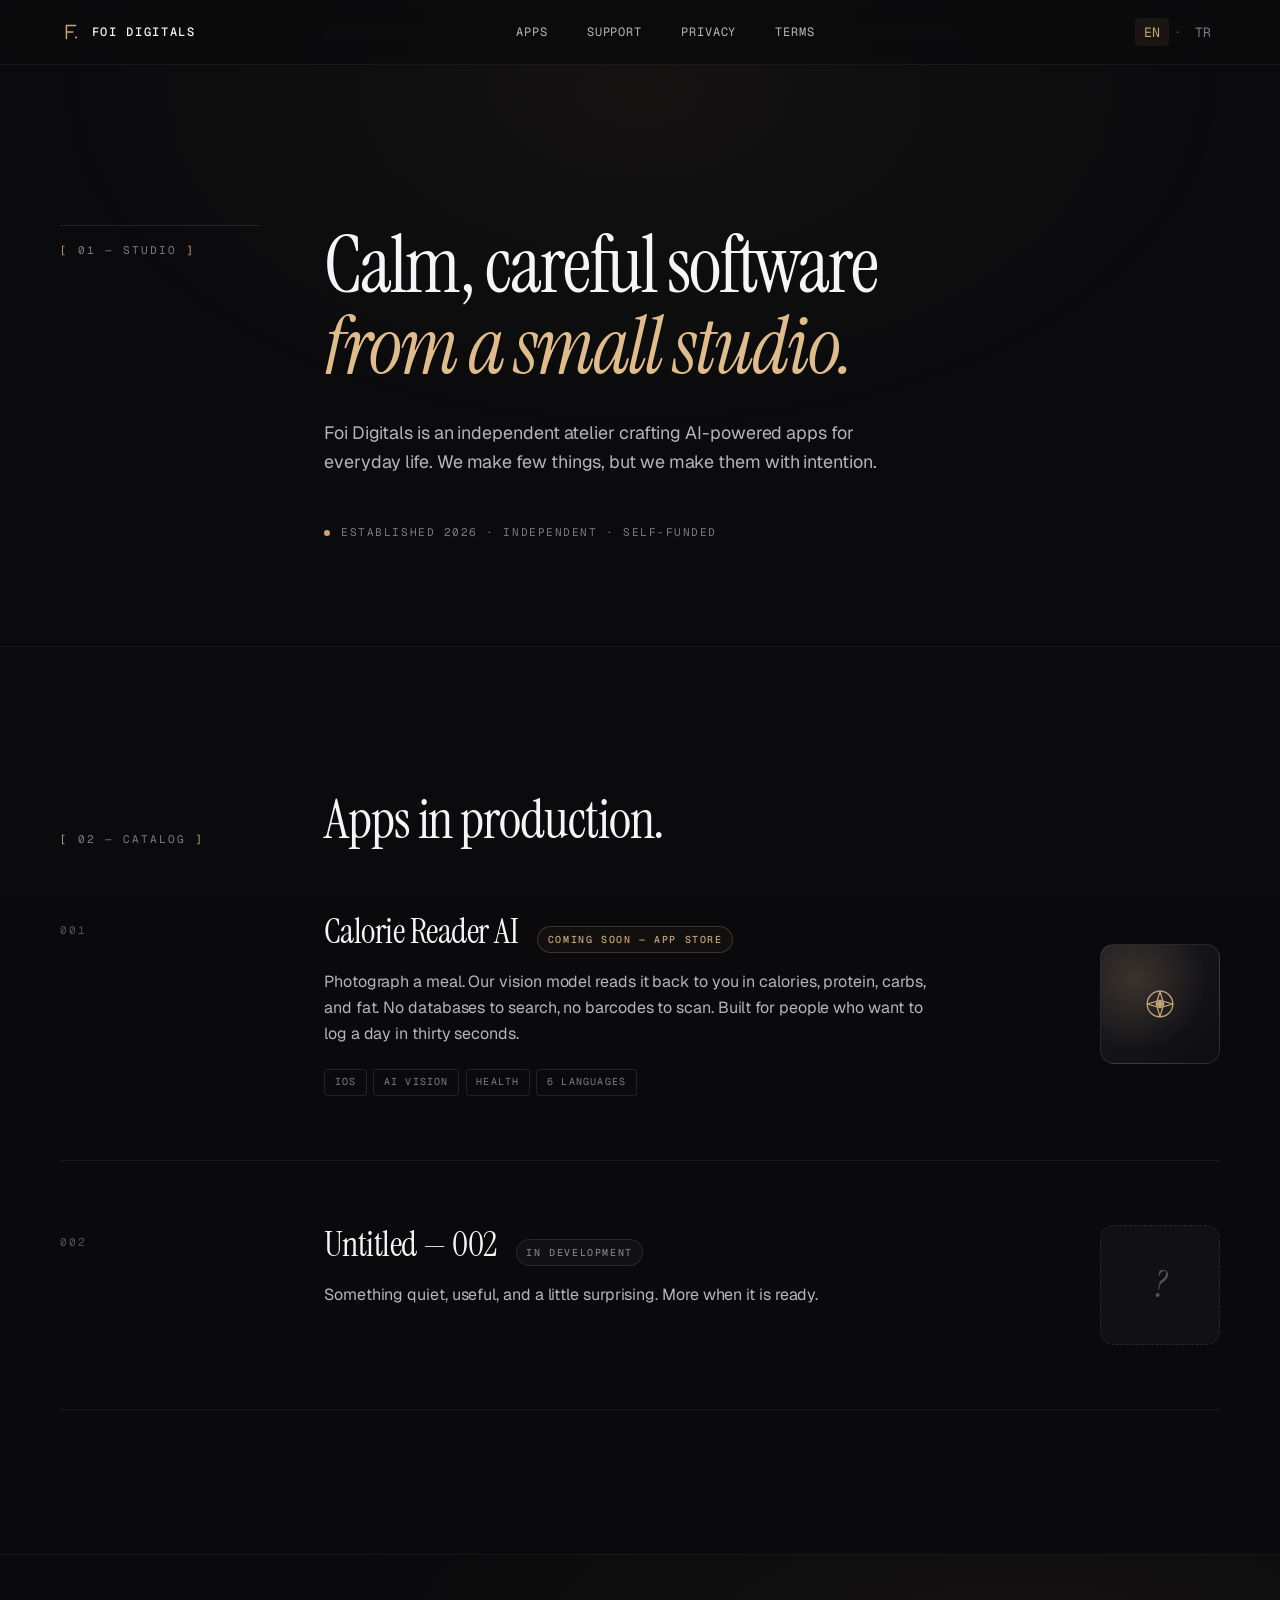
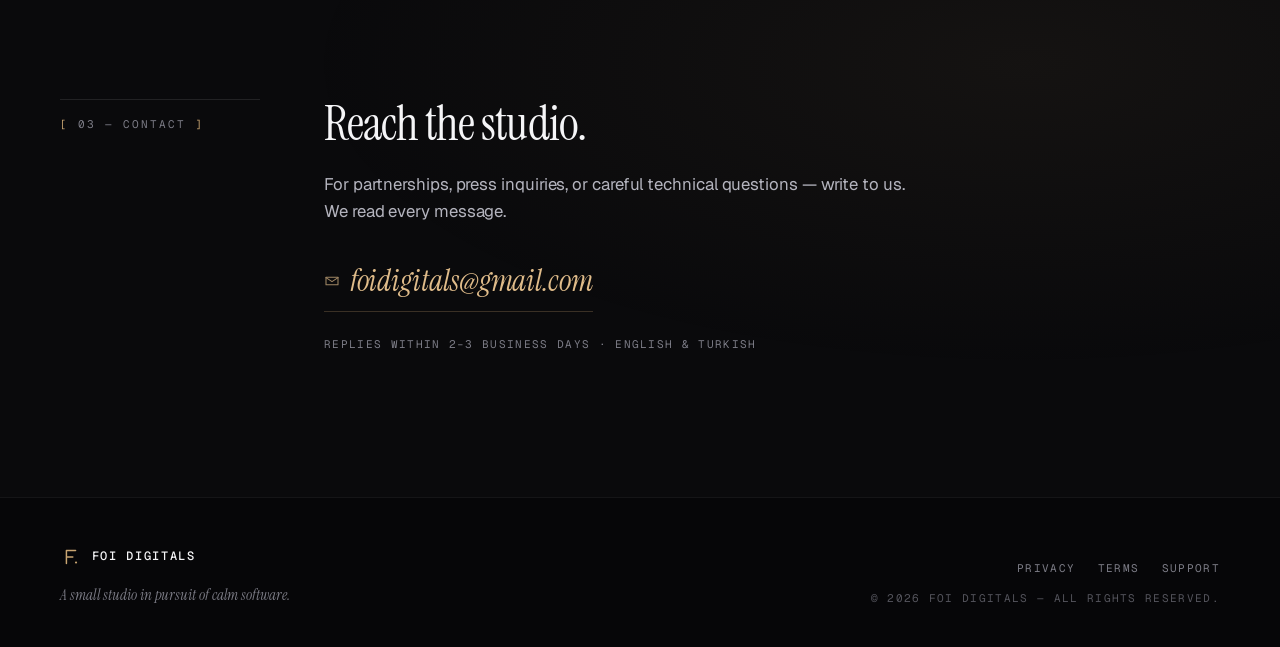
==== index.html @ 8fe7e2f6 "Add files via upload" ====
<!DOCTYPE html>
<html lang="en" data-i18n-title="meta.siteTitle" data-i18n-desc="meta.siteDesc">
<head>
  <meta charset="UTF-8" />
  <meta name="viewport" content="width=device-width, initial-scale=1, viewport-fit=cover" />
  <title>Foi Digitals — A small studio for calm software</title>
  <meta name="description" content="Foi Digitals is an independent atelier crafting AI-powered apps for everyday life. Maker of Calorie Reader AI." />
  <meta name="theme-color" content="#0a0a0c" />

  <link rel="preconnect" href="https://fonts.googleapis.com" />
  <link rel="preconnect" href="https://fonts.gstatic.com" crossorigin />
  <link
    rel="stylesheet"
    href="https://fonts.googleapis.com/css2?family=Geist+Mono:wght@400;500&family=Geist:wght@400;500;600&family=Instrument+Serif:ital@0;1&display=swap"
  />
  <link rel="stylesheet" href="assets/styles.css" />
  <link rel="icon" type="image/svg+xml" href="data:image/svg+xml,%3Csvg xmlns='http://www.w3.org/2000/svg' viewBox='0 0 24 24'%3E%3Crect width='24' height='24' fill='%230a0a0c'/%3E%3Cpath d='M7 5h10M7 5v14M7 12h7' stroke='%23c9a572' stroke-width='1.6' fill='none' stroke-linecap='round'/%3E%3Ccircle cx='17.5' cy='18' r='1.2' fill='%23c9a572'/%3E%3C/svg%3E" />
</head>

<body>
  <header class="site-header">
    <div class="container">
      <a href="index.html" class="brand" aria-label="Foi Digitals — home">
        <svg class="brand-mark" viewBox="0 0 24 24" aria-hidden="true">
          <path d="M7 5h10M7 5v14M7 12h7" stroke="currentColor" stroke-width="1.6" fill="none" stroke-linecap="round"/>
          <circle cx="17.5" cy="18" r="1.2" fill="currentColor"/>
        </svg>
        <span class="brand-name">Foi Digitals</span>
      </a>

      <nav class="site-nav" aria-label="Primary">
        <a href="index.html#apps" data-i18n="nav.apps">Apps</a>
        <a href="support.html" data-i18n="nav.support">Support</a>
        <a href="privacy.html" data-i18n="nav.privacy">Privacy</a>
        <a href="terms.html" data-i18n="nav.terms">Terms</a>
      </nav>

      <div class="lang-toggle" role="group" aria-label="Language">
        <button type="button" class="lang-btn" data-lang="en" aria-pressed="false">EN</button>
        <span class="lang-sep" aria-hidden="true">·</span>
        <button type="button" class="lang-btn" data-lang="tr" aria-pressed="false">TR</button>
      </div>

      <button class="menu-btn" type="button" aria-label="Toggle menu" aria-expanded="false" aria-controls="primary-nav">
        <svg viewBox="0 0 24 24" fill="none" stroke="currentColor" stroke-width="1.6" stroke-linecap="round">
          <path d="M4 7h16M4 12h16M4 17h16"/>
        </svg>
      </button>
    </div>
  </header>

  <main>
    <!-- Hero -->
    <section class="hero">
      <div class="container">
        <div class="hero-grid">
          <aside class="hero-meta">
            <span class="section-label" data-i18n="home.heroLabel">01 — Studio</span>
          </aside>
          <div class="hero-content">
            <h1 class="hero-title" data-i18n-html="home.heroTitleHtml">
              Calm, careful software <em>from a small studio.</em>
            </h1>
            <p class="hero-body" data-i18n="home.heroBody">
              Foi Digitals is an independent atelier crafting AI-powered apps for everyday life. We make few things, but we make them with intention.
            </p>
            <div class="hero-status">
              <span class="status-dot" aria-hidden="true"></span>
              <span data-i18n="home.heroStatus">Established 2026 · Independent · Self-funded</span>
            </div>
          </div>
        </div>
      </div>
    </section>

    <!-- Apps -->
    <section class="apps section" id="apps">
      <div class="container">
        <header class="section-header reveal">
          <span class="section-label" data-i18n="home.appsLabel">02 — Catalog</span>
          <h2 class="section-heading" data-i18n="home.appsHeading">Apps in production.</h2>
        </header>

        <ul class="apps-list">
          <li class="app-item reveal">
            <div class="app-index">001</div>
            <div class="app-content">
              <div class="app-header">
                <h3 class="app-title" data-i18n="home.app1Title">Calorie Reader AI</h3>
                <span class="app-status" data-i18n="home.app1Status">Coming soon — App Store</span>
              </div>
              <p class="app-desc" data-i18n="home.app1Desc">
                Photograph a meal. Our vision model reads it back to you in calories, protein, carbs, and fat.
              </p>
              <div class="app-tags">
                <span class="tag" data-i18n="home.app1Tag1">iOS</span>
                <span class="tag" data-i18n="home.app1Tag2">AI Vision</span>
                <span class="tag" data-i18n="home.app1Tag3">Health</span>
                <span class="tag" data-i18n="home.app1Tag4">6 Languages</span>
              </div>
            </div>
            <div class="app-visual" aria-hidden="true">
              <!-- Aperture-style mark — photographing meals -->
              <svg viewBox="0 0 48 48" fill="none" stroke="currentColor" stroke-width="1.4" stroke-linecap="round" stroke-linejoin="round">
                <circle cx="24" cy="24" r="14"/>
                <path d="M24 10 L28 24 L20 24 Z"/>
                <path d="M38 24 L24 28 L24 20 Z"/>
                <path d="M24 38 L20 24 L28 24 Z"/>
                <path d="M10 24 L24 20 L24 28 Z"/>
                <circle cx="24" cy="24" r="2.4" fill="currentColor"/>
              </svg>
            </div>
          </li>

          <li class="app-item app-item--placeholder reveal">
            <div class="app-index">002</div>
            <div class="app-content">
              <div class="app-header">
                <h3 class="app-title" data-i18n="home.appNextTitle">Untitled — 002</h3>
                <span class="app-status app-status--muted" data-i18n="home.appNextStatus">In development</span>
              </div>
              <p class="app-desc" data-i18n="home.appNextDesc">
                Something quiet, useful, and a little surprising. More when it is ready.
              </p>
            </div>
            <div class="app-visual" aria-hidden="true"></div>
          </li>
        </ul>
      </div>
    </section>

    <!-- Contact -->
    <section class="contact section" id="contact">
      <div class="container">
        <div class="contact-grid">
          <aside class="hero-meta">
            <span class="section-label" data-i18n="home.contactLabel">03 — Contact</span>
          </aside>
          <div class="contact-block reveal">
            <h2 class="contact-heading" data-i18n="home.contactHeading">Reach the studio.</h2>
            <p class="contact-body" data-i18n="home.contactBody">
              For partnerships, press inquiries, or careful technical questions — write to us. We read every message.
            </p>
            <a class="contact-email" href="mailto:foidigitals@gmail.com">
              <svg viewBox="0 0 24 24" fill="none" stroke="currentColor" stroke-width="1.6" stroke-linecap="round" stroke-linejoin="round" aria-hidden="true">
                <path d="M3 6.5h18v11H3z"/>
                <path d="M3 7l9 6 9-6"/>
              </svg>
              foidigitals@gmail.com
            </a>
            <p class="contact-note" data-i18n="home.contactNote">
              Replies within 2–3 business days · English &amp; Turkish
            </p>
          </div>
        </div>
      </div>
    </section>
  </main>

  <footer class="site-footer">
    <div class="container">
      <div class="footer-grid">
        <div class="footer-brand">
          <a href="index.html" class="brand">
            <svg class="brand-mark" viewBox="0 0 24 24" aria-hidden="true">
              <path d="M7 5h10M7 5v14M7 12h7" stroke="currentColor" stroke-width="1.6" fill="none" stroke-linecap="round"/>
              <circle cx="17.5" cy="18" r="1.2" fill="currentColor"/>
            </svg>
            <span class="brand-name">Foi Digitals</span>
          </a>
          <p class="footer-tagline" data-i18n="footer.tagline">
            A small studio in pursuit of calm software.
          </p>
        </div>
        <div class="footer-meta">
          <div class="footer-links">
            <a href="privacy.html" data-i18n="nav.privacy">Privacy</a>
            <a href="terms.html" data-i18n="nav.terms">Terms</a>
            <a href="support.html" data-i18n="nav.support">Support</a>
          </div>
          <div class="footer-copy" data-i18n="footer.copyright">
            © 2026 Foi Digitals — All rights reserved.
          </div>
        </div>
      </div>
    </div>
  </footer>

  <script src="assets/i18n.js"></script>
  <script src="assets/main.js"></script>
</body>
</html>
---- assets/styles.css ----
/* ============================================================
   Foi Digitals — Design System
   ============================================================ */

:root {
  /* Surfaces */
  --bg:            #0a0a0c;
  --bg-deep:       #060608;
  --surface:       #111114;
  --surface-2:     #16161a;
  --surface-3:     #1c1c21;

  /* Lines */
  --line:          rgba(255, 255, 255, 0.06);
  --line-2:        rgba(255, 255, 255, 0.10);
  --line-3:        rgba(255, 255, 255, 0.16);

  /* Ink */
  --ink:           #f5f5f7;
  --ink-2:         #b4b4be;
  --ink-3:         #7c7c86;
  --ink-4:         #54545c;

  /* Accent — burnished gold (atelier, not corporate) */
  --gold:          #c9a572;
  --gold-soft:     #e0bc8a;
  --gold-deep:     #8a6f48;

  /* Type */
  --f-display:     'Instrument Serif', 'Cormorant Garamond', Georgia, serif;
  --f-body:        'Geist', 'Söhne', -apple-system, BlinkMacSystemFont, sans-serif;
  --f-mono:        'Geist Mono', 'JetBrains Mono', 'SF Mono', Menlo, monospace;

  /* Measure */
  --max:           1240px;
  --gutter:        clamp(1.25rem, 4vw, 2.5rem);

  /* Motion */
  --ease:          cubic-bezier(0.22, 1, 0.36, 1);
  --ease-out:      cubic-bezier(0.16, 1, 0.3, 1);
}

/* ============================================================
   Reset
   ============================================================ */

*,
*::before,
*::after {
  box-sizing: border-box;
  margin: 0;
  padding: 0;
}

html {
  scroll-behavior: smooth;
  -webkit-text-size-adjust: 100%;
  text-rendering: optimizeLegibility;
}

body {
  background: var(--bg);
  color: var(--ink);
  font-family: var(--f-body);
  font-weight: 400;
  font-size: 16px;
  line-height: 1.55;
  letter-spacing: -0.005em;
  -webkit-font-smoothing: antialiased;
  -moz-osx-font-smoothing: grayscale;
  min-height: 100vh;
  overflow-x: hidden;
}

img, svg { display: block; max-width: 100%; }
button { font-family: inherit; cursor: pointer; background: none; border: 0; color: inherit; }
a { color: inherit; text-decoration: none; }
ul, ol { list-style: none; }

::selection { background: var(--gold); color: var(--bg-deep); }

/* ============================================================
   Film grain overlay (subtle texture)
   ============================================================ */

body::before {
  content: '';
  position: fixed;
  inset: 0;
  pointer-events: none;
  z-index: 1;
  opacity: 0.035;
  mix-blend-mode: overlay;
  background-image: url("data:image/svg+xml;utf8,<svg xmlns='http://www.w3.org/2000/svg' width='200' height='200'><filter id='n'><feTurbulence type='fractalNoise' baseFrequency='0.9' numOctaves='2' stitchTiles='stitch'/><feColorMatrix values='0 0 0 0 1  0 0 0 0 1  0 0 0 0 1  0 0 0 1 0'/></filter><rect width='100%25' height='100%25' filter='url(%23n)'/></svg>");
}

/* Soft radial wash behind hero */
body::after {
  content: '';
  position: fixed;
  top: -40vh;
  left: 50%;
  transform: translateX(-50%);
  width: 120vw;
  height: 100vh;
  pointer-events: none;
  z-index: 0;
  background: radial-gradient(ellipse at center, rgba(201, 165, 114, 0.05) 0%, transparent 55%);
}

/* ============================================================
   Layout primitives
   ============================================================ */

.container {
  width: 100%;
  max-width: var(--max);
  margin: 0 auto;
  padding-left: var(--gutter);
  padding-right: var(--gutter);
  position: relative;
  z-index: 2;
}

main { position: relative; z-index: 2; }

.section { padding: clamp(5rem, 12vw, 9rem) 0; }
.section--tight { padding: clamp(3rem, 7vw, 5rem) 0; }

.section-label {
  display: inline-block;
  font-family: var(--f-mono);
  font-size: 11px;
  font-weight: 400;
  letter-spacing: 0.18em;
  text-transform: uppercase;
  color: var(--ink-3);
  margin-bottom: 1.5rem;
}

.section-label::before { content: '[ '; color: var(--gold); }
.section-label::after  { content: ' ]'; color: var(--gold); }

.section-heading {
  font-family: var(--f-display);
  font-weight: 400;
  font-size: clamp(2rem, 4.5vw, 3.4rem);
  line-height: 1.05;
  letter-spacing: -0.02em;
  color: var(--ink);
  max-width: 22ch;
}

/* ============================================================
   Header
   ============================================================ */

.site-header {
  position: sticky;
  top: 0;
  z-index: 50;
  background: rgba(10, 10, 12, 0.72);
  backdrop-filter: saturate(160%) blur(14px);
  -webkit-backdrop-filter: saturate(160%) blur(14px);
  border-bottom: 1px solid var(--line);
}

.site-header .container {
  display: grid;
  grid-template-columns: auto 1fr auto;
  align-items: center;
  gap: 2rem;
  height: 64px;
}

.brand {
  display: inline-flex;
  align-items: center;
  gap: 0.6rem;
  font-family: var(--f-mono);
  font-size: 12px;
  font-weight: 500;
  letter-spacing: 0.14em;
  text-transform: uppercase;
  color: var(--ink);
  transition: color 0.4s var(--ease);
}

.brand:hover { color: var(--gold-soft); }
.brand:hover .brand-mark { color: var(--gold); }

.brand-mark {
  width: 22px;
  height: 22px;
  color: var(--gold);
  transition: color 0.4s var(--ease), transform 0.6s var(--ease);
}

.brand:hover .brand-mark { transform: rotate(-8deg); }

.site-nav {
  display: flex;
  justify-content: center;
  gap: 2.4rem;
}

.site-nav a {
  font-family: var(--f-mono);
  font-size: 12px;
  font-weight: 400;
  letter-spacing: 0.08em;
  text-transform: uppercase;
  color: var(--ink-2);
  position: relative;
  padding: 0.4rem 0;
  transition: color 0.3s var(--ease);
}

.site-nav a::after {
  content: '';
  position: absolute;
  left: 0; right: 0; bottom: -2px;
  height: 1px;
  background: var(--gold);
  transform: scaleX(0);
  transform-origin: left;
  transition: transform 0.4s var(--ease);
}

.site-nav a:hover { color: var(--ink); }
.site-nav a:hover::after,
.site-nav a[aria-current="page"]::after { transform: scaleX(1); }
.site-nav a[aria-current="page"] { color: var(--ink); }

/* Language toggle */
.lang-toggle {
  display: inline-flex;
  align-items: center;
  gap: 0.3rem;
  font-family: var(--f-mono);
  font-size: 12px;
  letter-spacing: 0.08em;
}

.lang-btn {
  padding: 0.35rem 0.55rem;
  color: var(--ink-3);
  border-radius: 4px;
  transition: color 0.3s var(--ease), background 0.3s var(--ease);
}

.lang-btn:hover { color: var(--ink); }
.lang-btn.is-active {
  color: var(--gold);
  background: rgba(201, 165, 114, 0.08);
}

.lang-sep { color: var(--ink-4); }

/* Mobile menu */
.menu-btn {
  display: none;
  width: 40px; height: 40px;
  align-items: center;
  justify-content: center;
  color: var(--ink-2);
}

.menu-btn svg { width: 18px; height: 18px; }

/* ============================================================
   Hero
   ============================================================ */

.hero {
  padding: clamp(5rem, 13vw, 10rem) 0 clamp(4rem, 8vw, 7rem);
  position: relative;
}

.hero-grid {
  display: grid;
  grid-template-columns: 200px 1fr;
  gap: clamp(2rem, 5vw, 4rem);
  align-items: start;
}

.hero-meta {
  padding-top: 0.4rem;
  border-top: 1px solid var(--line-2);
}

.hero-meta .section-label { margin: 0.6rem 0 0; display: block; }

.hero-title {
  font-family: var(--f-display);
  font-weight: 400;
  font-size: clamp(2.6rem, 6.2vw, 5.2rem);
  line-height: 1.02;
  letter-spacing: -0.025em;
  color: var(--ink);
  max-width: 18ch;
}

.hero-title em {
  font-style: italic;
  color: var(--gold-soft);
}

.hero-body {
  margin-top: 2rem;
  font-size: clamp(1rem, 1.4vw, 1.15rem);
  line-height: 1.6;
  color: var(--ink-2);
  max-width: 50ch;
  font-weight: 400;
}

.hero-status {
  margin-top: 3rem;
  display: inline-flex;
  align-items: center;
  gap: 0.7rem;
  font-family: var(--f-mono);
  font-size: 11px;
  letter-spacing: 0.14em;
  text-transform: uppercase;
  color: var(--ink-3);
}

.status-dot {
  width: 6px; height: 6px;
  border-radius: 50%;
  background: var(--gold);
  box-shadow: 0 0 0 0 rgba(201, 165, 114, 0.7);
  animation: pulse 2.4s var(--ease) infinite;
}

@keyframes pulse {
  0%, 100% { box-shadow: 0 0 0 0 rgba(201, 165, 114, 0.4); }
  50% { box-shadow: 0 0 0 8px rgba(201, 165, 114, 0); }
}

/* ============================================================
   Apps — Catalog
   ============================================================ */

.apps {
  border-top: 1px solid var(--line);
}

.section-header {
  margin-bottom: clamp(3rem, 5vw, 4.5rem);
  display: grid;
  grid-template-columns: 200px 1fr;
  gap: clamp(2rem, 5vw, 4rem);
  align-items: end;
}

.section-header .section-label { margin: 0; }

.apps-list { display: flex; flex-direction: column; }

.app-item {
  display: grid;
  grid-template-columns: 200px 1fr auto;
  gap: clamp(2rem, 5vw, 4rem);
  padding: clamp(2.5rem, 5vw, 4rem) 0;
  border-top: 1px solid var(--line);
  position: relative;
  transition: background 0.4s var(--ease);
}

.app-item:first-child { border-top: none; padding-top: 0; }
.app-item:last-child { border-bottom: 1px solid var(--line); }

.app-item:hover { background: linear-gradient(90deg, transparent, rgba(201, 165, 114, 0.025), transparent); }

.app-index {
  font-family: var(--f-mono);
  font-size: 11px;
  letter-spacing: 0.18em;
  color: var(--ink-4);
  padding-top: 0.6rem;
}

.app-header {
  display: flex;
  align-items: baseline;
  gap: 1.2rem;
  flex-wrap: wrap;
  margin-bottom: 1rem;
}

.app-title {
  font-family: var(--f-display);
  font-weight: 400;
  font-size: clamp(1.6rem, 3vw, 2.2rem);
  line-height: 1.1;
  letter-spacing: -0.015em;
  color: var(--ink);
}

.app-status {
  font-family: var(--f-mono);
  font-size: 10px;
  font-weight: 500;
  letter-spacing: 0.16em;
  text-transform: uppercase;
  color: var(--gold);
  padding: 0.3rem 0.6rem;
  border: 1px solid rgba(201, 165, 114, 0.25);
  border-radius: 999px;
  background: rgba(201, 165, 114, 0.04);
  white-space: nowrap;
}

.app-status--muted {
  color: var(--ink-3);
  border-color: var(--line-2);
  background: var(--surface);
}

.app-desc {
  font-size: 1rem;
  line-height: 1.6;
  color: var(--ink-2);
  max-width: 56ch;
  margin-bottom: 1.4rem;
}

.app-tags {
  display: flex;
  flex-wrap: wrap;
  gap: 0.4rem;
}

.tag {
  font-family: var(--f-mono);
  font-size: 10px;
  letter-spacing: 0.12em;
  text-transform: uppercase;
  color: var(--ink-3);
  padding: 0.3rem 0.6rem;
  border: 1px solid var(--line-2);
  border-radius: 3px;
}

.app-visual {
  width: 120px;
  height: 120px;
  align-self: center;
  position: relative;
  border-radius: 14px;
  background:
    radial-gradient(circle at 30% 30%, rgba(201, 165, 114, 0.20), transparent 60%),
    linear-gradient(135deg, #1a1a1f 0%, #0e0e12 100%);
  border: 1px solid var(--line-2);
  overflow: hidden;
  display: flex;
  align-items: center;
  justify-content: center;
  transition: transform 0.6s var(--ease), border-color 0.4s var(--ease);
}

.app-item:hover .app-visual {
  transform: translateY(-2px);
  border-color: rgba(201, 165, 114, 0.3);
}

.app-visual svg { width: 44px; height: 44px; color: var(--gold-soft); opacity: 0.85; }

.app-item--placeholder { opacity: 0.55; }
.app-item--placeholder .app-visual {
  background: var(--surface);
  border-style: dashed;
  border-color: var(--line-2);
}
.app-item--placeholder .app-visual::after {
  content: '?';
  font-family: var(--f-display);
  font-style: italic;
  font-size: 36px;
  color: var(--ink-4);
}

/* ============================================================
   Contact
   ============================================================ */

.contact {
  border-top: 1px solid var(--line);
  background:
    radial-gradient(ellipse at 80% 20%, rgba(201, 165, 114, 0.06), transparent 50%);
}

.contact-grid {
  display: grid;
  grid-template-columns: 200px 1fr;
  gap: clamp(2rem, 5vw, 4rem);
}

.contact-block {
  max-width: 600px;
}

.contact-heading {
  font-family: var(--f-display);
  font-weight: 400;
  font-size: clamp(2rem, 4vw, 3rem);
  line-height: 1.05;
  letter-spacing: -0.02em;
  margin-bottom: 1.4rem;
  color: var(--ink);
}

.contact-body {
  font-size: 1.05rem;
  color: var(--ink-2);
  line-height: 1.6;
  margin-bottom: 2rem;
}

.contact-email {
  display: inline-flex;
  align-items: center;
  gap: 0.6rem;
  font-family: var(--f-display);
  font-style: italic;
  font-size: clamp(1.4rem, 2.5vw, 1.9rem);
  color: var(--gold-soft);
  border-bottom: 1px solid rgba(201, 165, 114, 0.25);
  padding-bottom: 0.4rem;
  transition: color 0.3s var(--ease), border-color 0.3s var(--ease);
}

.contact-email:hover { color: var(--gold); border-color: var(--gold); }
.contact-email svg { width: 16px; height: 16px; opacity: 0.7; }

.contact-note {
  margin-top: 1.5rem;
  font-family: var(--f-mono);
  font-size: 11px;
  letter-spacing: 0.12em;
  text-transform: uppercase;
  color: var(--ink-3);
}

/* ============================================================
   Footer
   ============================================================ */

.site-footer {
  border-top: 1px solid var(--line);
  padding: 3rem 0 2.5rem;
  background: var(--bg-deep);
}

.footer-grid {
  display: grid;
  grid-template-columns: 1fr auto;
  align-items: end;
  gap: 2rem;
}

.footer-brand { display: flex; flex-direction: column; gap: 0.6rem; }
.footer-brand .brand { margin-bottom: 0.4rem; }
.footer-tagline {
  font-family: var(--f-display);
  font-style: italic;
  color: var(--ink-3);
  font-size: 0.95rem;
}

.footer-meta {
  display: flex;
  flex-direction: column;
  align-items: flex-end;
  gap: 0.8rem;
  font-family: var(--f-mono);
  font-size: 11px;
  letter-spacing: 0.12em;
  text-transform: uppercase;
  color: var(--ink-3);
}

.footer-links {
  display: flex;
  gap: 1.4rem;
}

.footer-links a {
  color: var(--ink-3);
  transition: color 0.3s var(--ease);
}
.footer-links a:hover { color: var(--gold-soft); }

.footer-copy { color: var(--ink-4); }

/* ============================================================
   Legal / Article pages
   ============================================================ */

.article {
  padding: clamp(4rem, 9vw, 7rem) 0 clamp(5rem, 10vw, 8rem);
}

.article-grid {
  display: grid;
  grid-template-columns: 240px 1fr;
  gap: clamp(2rem, 5vw, 5rem);
  align-items: start;
}

.article-side {
  position: sticky;
  top: 90px;
  align-self: start;
}

.article-meta {
  display: flex;
  flex-direction: column;
  gap: 0.5rem;
  padding-bottom: 1.5rem;
  border-bottom: 1px solid var(--line);
  margin-bottom: 1.5rem;
}

.article-meta-row {
  display: flex;
  justify-content: space-between;
  font-family: var(--f-mono);
  font-size: 10px;
  letter-spacing: 0.14em;
  text-transform: uppercase;
}

.article-meta-row dt { color: var(--ink-4); }
.article-meta-row dd { color: var(--ink-2); }

.article-toc {
  display: flex;
  flex-direction: column;
  gap: 0.6rem;
}

.article-toc-label {
  font-family: var(--f-mono);
  font-size: 10px;
  letter-spacing: 0.18em;
  text-transform: uppercase;
  color: var(--ink-4);
  margin-bottom: 0.5rem;
}

.article-toc a {
  font-family: var(--f-mono);
  font-size: 12px;
  color: var(--ink-3);
  padding: 0.3rem 0;
  border-left: 1px solid transparent;
  padding-left: 0.8rem;
  margin-left: -0.8rem;
  transition: color 0.3s var(--ease), border-color 0.3s var(--ease);
  line-height: 1.4;
}

.article-toc a:hover {
  color: var(--gold-soft);
  border-left-color: var(--gold);
}

.article-body { max-width: 70ch; }

.article-eyebrow {
  font-family: var(--f-mono);
  font-size: 11px;
  letter-spacing: 0.18em;
  text-transform: uppercase;
  color: var(--gold);
  margin-bottom: 1rem;
  display: block;
}

.article-title {
  font-family: var(--f-display);
  font-weight: 400;
  font-size: clamp(2.4rem, 5vw, 3.8rem);
  line-height: 1.05;
  letter-spacing: -0.025em;
  margin-bottom: 2rem;
}

.article-lede {
  font-size: 1.15rem;
  line-height: 1.6;
  color: var(--ink-2);
  margin-bottom: 3rem;
  padding-bottom: 2.5rem;
  border-bottom: 1px solid var(--line);
}

.article-body h2 {
  font-family: var(--f-display);
  font-weight: 400;
  font-size: clamp(1.6rem, 2.6vw, 2rem);
  letter-spacing: -0.015em;
  line-height: 1.15;
  margin: 3.5rem 0 1.2rem;
  color: var(--ink);
  scroll-margin-top: 80px;
}

.article-body h2::before {
  content: counter(section, decimal-leading-zero) ' ／ ';
  counter-increment: section;
  font-family: var(--f-mono);
  font-size: 11px;
  letter-spacing: 0.16em;
  color: var(--gold);
  vertical-align: middle;
  margin-right: 0.6rem;
}

.article-body { counter-reset: section; }

.article-body h3 {
  font-family: var(--f-body);
  font-weight: 500;
  font-size: 1rem;
  letter-spacing: 0;
  margin: 2rem 0 0.6rem;
  color: var(--ink);
  text-transform: uppercase;
  letter-spacing: 0.08em;
  font-size: 12px;
}

.article-body p {
  font-size: 1rem;
  line-height: 1.7;
  color: var(--ink-2);
  margin-bottom: 1.2rem;
}

.article-body strong { color: var(--ink); font-weight: 500; }

.article-body a {
  color: var(--gold-soft);
  border-bottom: 1px solid rgba(201, 165, 114, 0.3);
  transition: color 0.3s var(--ease), border-color 0.3s var(--ease);
}
.article-body a:hover { color: var(--gold); border-color: var(--gold); }

.article-body ul {
  list-style: none;
  margin-bottom: 1.4rem;
  padding-left: 0;
}

.article-body ul li {
  position: relative;
  padding-left: 1.5rem;
  margin-bottom: 0.6rem;
  color: var(--ink-2);
  line-height: 1.65;
}

.article-body ul li::before {
  content: '—';
  position: absolute;
  left: 0;
  color: var(--gold);
}

.article-body .callout {
  margin: 2rem 0;
  padding: 1.4rem 1.6rem;
  background: var(--surface);
  border: 1px solid var(--line-2);
  border-left: 2px solid var(--gold);
  border-radius: 6px;
  font-size: 0.95rem;
  line-height: 1.6;
  color: var(--ink-2);
}

.article-body .callout strong { color: var(--gold-soft); }

/* ============================================================
   FAQ (Support page)
   ============================================================ */

.faq-list {
  display: flex;
  flex-direction: column;
}

.faq-item {
  border-top: 1px solid var(--line);
  padding: 1.8rem 0;
}

.faq-item:last-child { border-bottom: 1px solid var(--line); }

.faq-q {
  font-family: var(--f-display);
  font-weight: 400;
  font-size: clamp(1.2rem, 2vw, 1.5rem);
  line-height: 1.25;
  letter-spacing: -0.01em;
  color: var(--ink);
  margin-bottom: 0.8rem;
  display: flex;
  align-items: flex-start;
  gap: 1rem;
}

.faq-q-num {
  font-family: var(--f-mono);
  font-size: 11px;
  letter-spacing: 0.14em;
  color: var(--gold);
  padding-top: 0.5rem;
  flex-shrink: 0;
}

.faq-a {
  color: var(--ink-2);
  line-height: 1.65;
  font-size: 0.98rem;
  padding-left: 3rem;
  max-width: 65ch;
}

.faq-a p { margin-bottom: 0.8rem; }
.faq-a p:last-child { margin-bottom: 0; }

.faq-a a {
  color: var(--gold-soft);
  border-bottom: 1px solid rgba(201, 165, 114, 0.3);
}
.faq-a a:hover { color: var(--gold); }

/* Bottom CTA on support */
.support-cta {
  margin-top: 4rem;
  padding: 2.5rem;
  background: var(--surface);
  border: 1px solid var(--line-2);
  border-radius: 10px;
  text-align: center;
}

.support-cta-heading {
  font-family: var(--f-display);
  font-style: italic;
  font-size: 1.4rem;
  margin-bottom: 0.6rem;
  color: var(--ink);
}

.support-cta a {
  color: var(--gold-soft);
  border-bottom: 1px solid rgba(201, 165, 114, 0.3);
  font-family: var(--f-display);
  font-style: italic;
  font-size: 1.2rem;
  margin-top: 0.5rem;
  display: inline-block;
}

.support-cta a:hover { color: var(--gold); border-color: var(--gold); }

/* ============================================================
   Reveal-on-scroll
   ============================================================ */

.reveal {
  opacity: 0;
  transform: translateY(20px);
  transition: opacity 0.9s var(--ease-out), transform 0.9s var(--ease-out);
}

.reveal.is-visible {
  opacity: 1;
  transform: translateY(0);
}

/* Stagger hero on load */
.hero-meta, .hero-title, .hero-body, .hero-status {
  animation: rise 1.1s var(--ease-out) both;
}

.hero-title { animation-delay: 0.05s; }
.hero-body  { animation-delay: 0.20s; }
.hero-status{ animation-delay: 0.35s; }

@keyframes rise {
  from { opacity: 0; transform: translateY(16px); }
  to   { opacity: 1; transform: translateY(0); }
}

/* ============================================================
   Responsive
   ============================================================ */

@media (max-width: 880px) {
  .hero-grid,
  .section-header,
  .app-item,
  .contact-grid,
  .article-grid {
    grid-template-columns: 1fr;
  }

  .hero-meta {
    border-top: none;
    padding-top: 0;
  }

  .app-item { gap: 1.5rem; }
  .app-visual { width: 80px; height: 80px; }
  .app-visual svg { width: 32px; height: 32px; }

  .site-nav { display: none; }
  .menu-btn { display: inline-flex; }

  .site-nav.is-open {
    display: flex;
    flex-direction: column;
    position: absolute;
    top: 64px;
    left: 0; right: 0;
    background: var(--bg);
    border-bottom: 1px solid var(--line);
    padding: 1.5rem var(--gutter);
    gap: 1.2rem;
    z-index: 49;
  }

  .article-side {
    position: static;
    padding-bottom: 2rem;
    border-bottom: 1px solid var(--line);
    margin-bottom: 2.5rem;
  }

  .footer-grid {
    grid-template-columns: 1fr;
    gap: 2.5rem;
  }
  .footer-meta { align-items: flex-start; }

  .faq-a { padding-left: 0; }
  .faq-q { flex-direction: column; gap: 0.3rem; }
}

@media (max-width: 520px) {
  .site-header .container { gap: 1rem; }
  .lang-toggle { font-size: 11px; }
  .brand-name { display: none; }
  .hero { padding-top: 3.5rem; }
}

/* ============================================================
   Reduced motion
   ============================================================ */

@media (prefers-reduced-motion: reduce) {
  *, *::before, *::after {
    animation-duration: 0.001ms !important;
    animation-iteration-count: 1 !important;
    transition-duration: 0.001ms !important;
    scroll-behavior: auto !important;
  }
  .status-dot { animation: none; }
  .reveal { opacity: 1; transform: none; }
}

/* ============================================================
   Focus
   ============================================================ */

:focus-visible {
  outline: 2px solid var(--gold);
  outline-offset: 3px;
  border-radius: 3px;
}
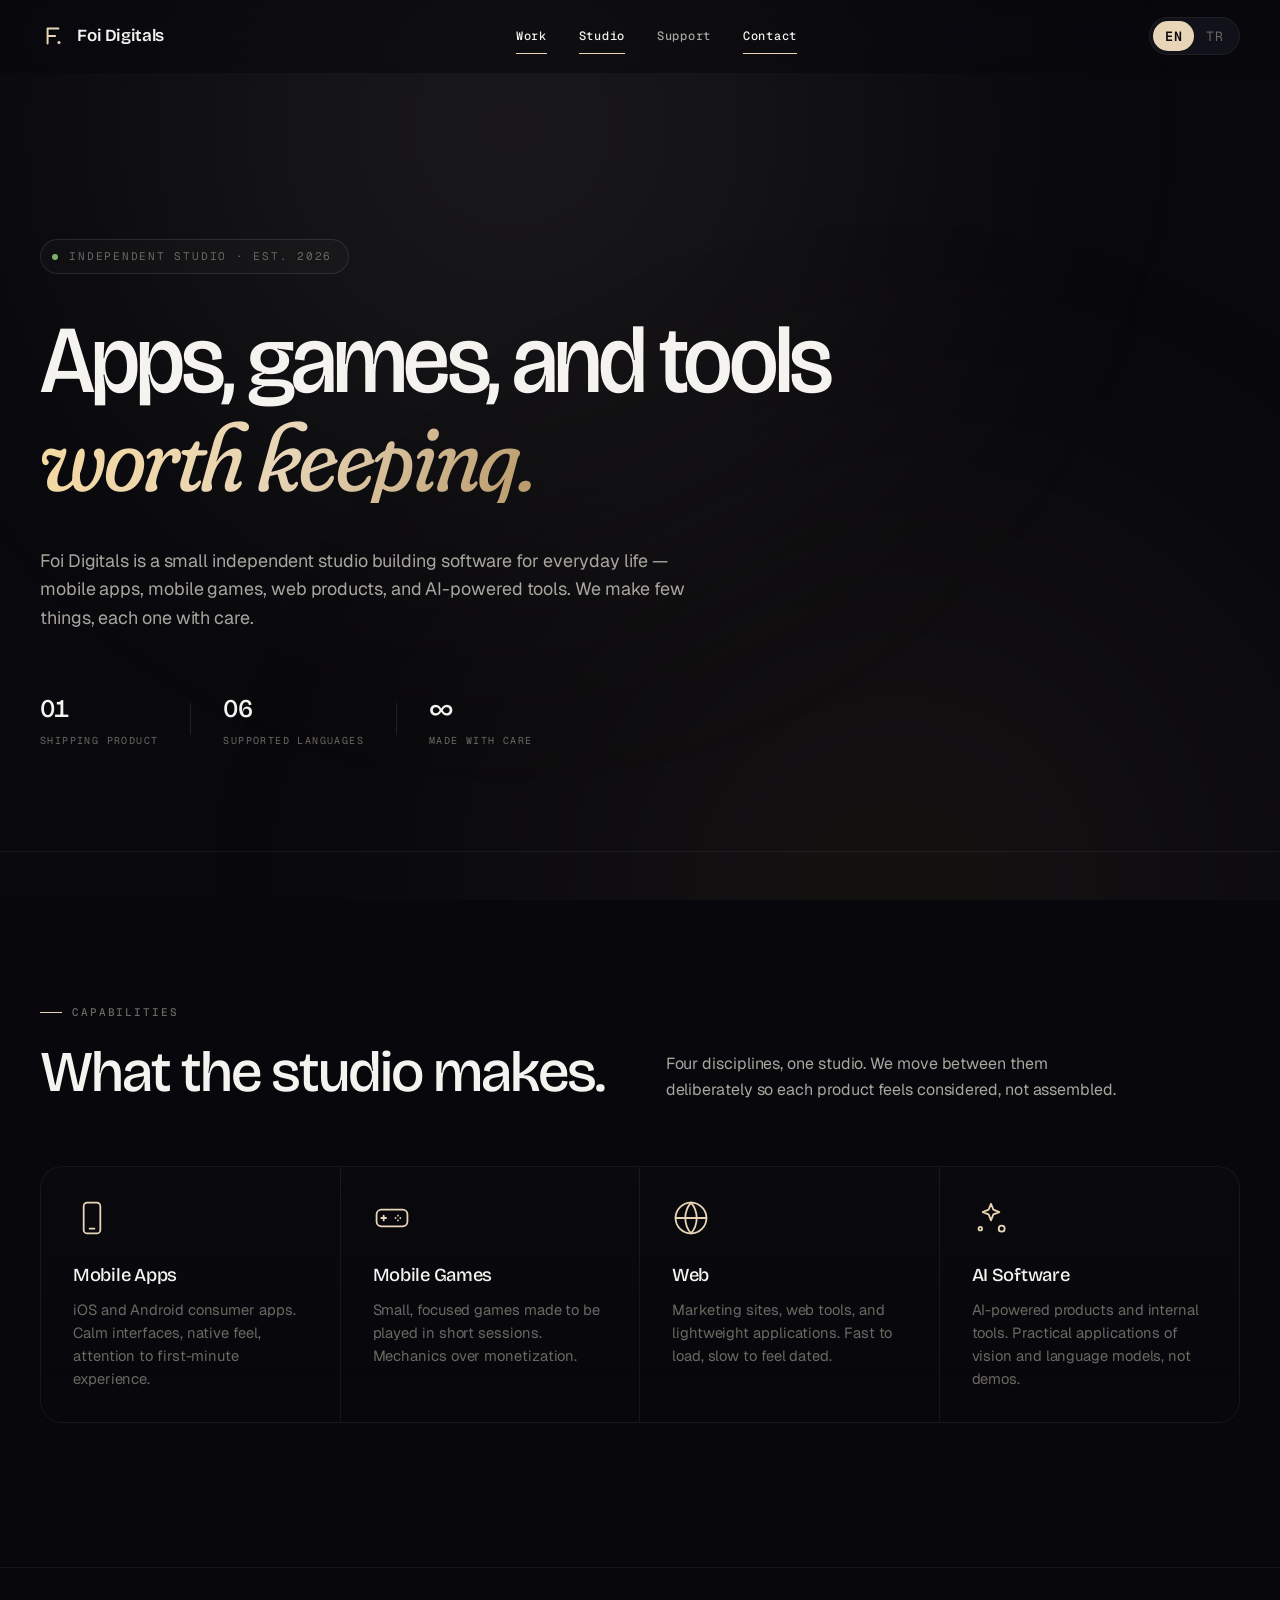
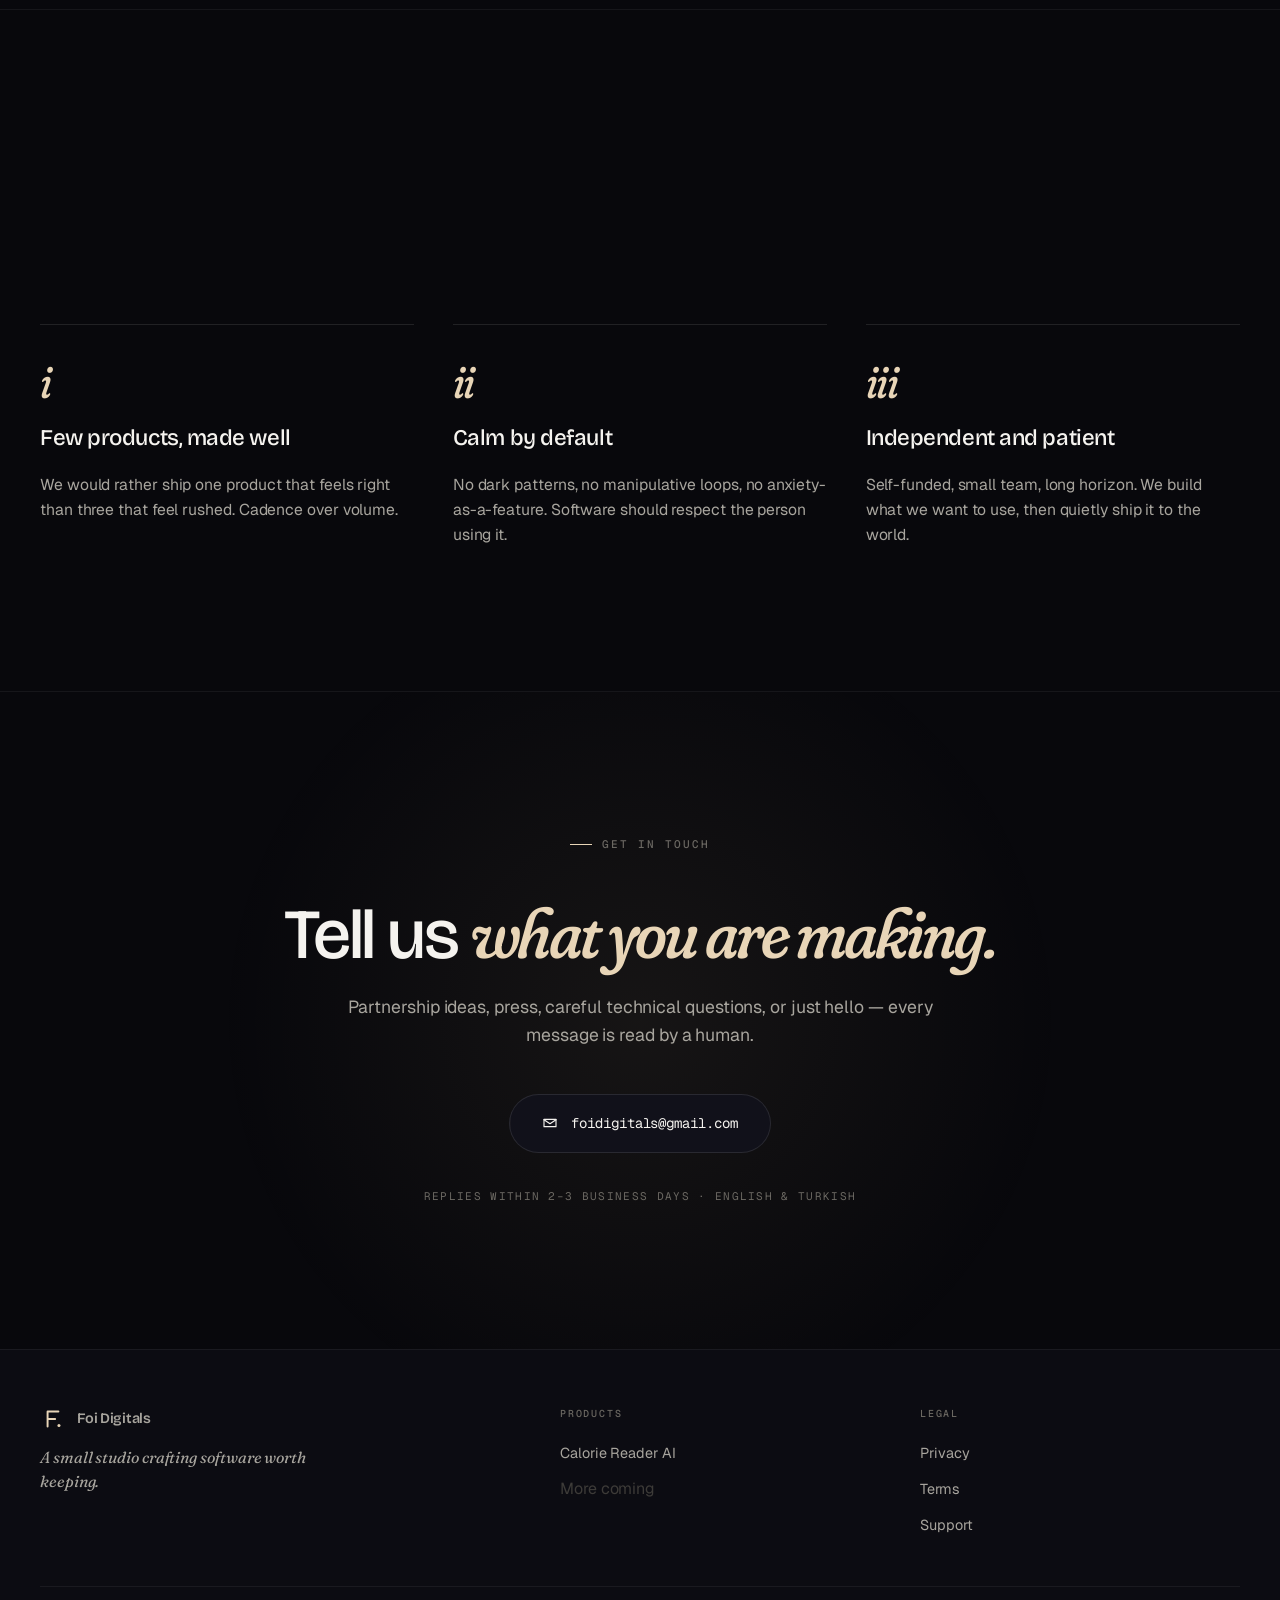
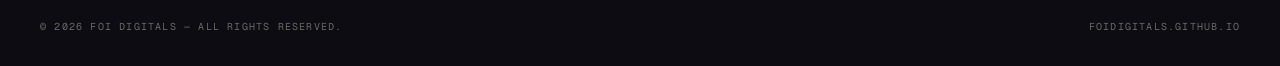
==== commit 11c0f722: "Add files via upload" ====
--- a/index.html
+++ b/index.html
@@ -3,46 +3,47 @@
 <head>
   <meta charset="UTF-8" />
   <meta name="viewport" content="width=device-width, initial-scale=1, viewport-fit=cover" />
-  <title>Foi Digitals — A small studio for calm software</title>
-  <meta name="description" content="Foi Digitals is an independent atelier crafting AI-powered apps for everyday life. Maker of Calorie Reader AI." />
-  <meta name="theme-color" content="#0a0a0c" />
+  <title>Foi Digitals — Apps, games, and tools worth keeping</title>
+  <meta name="description" content="Foi Digitals is an independent studio crafting mobile apps, mobile games, web products, and AI-powered software." />
+  <meta name="theme-color" content="#08080c" />
 
   <link rel="preconnect" href="https://fonts.googleapis.com" />
   <link rel="preconnect" href="https://fonts.gstatic.com" crossorigin />
   <link
     rel="stylesheet"
-    href="https://fonts.googleapis.com/css2?family=Geist+Mono:wght@400;500&family=Geist:wght@400;500;600&family=Instrument+Serif:ital@0;1&display=swap"
+    href="https://fonts.googleapis.com/css2?family=Bricolage+Grotesque:opsz,wght@12..96,400;12..96,500;12..96,600&family=Fraunces:ital,opsz,wght,SOFT,WONK@1,144,400,100,1&family=Geist+Mono:wght@400;500&family=Geist:wght@400;500;600&display=swap"
   />
   <link rel="stylesheet" href="assets/styles.css" />
-  <link rel="icon" type="image/svg+xml" href="data:image/svg+xml,%3Csvg xmlns='http://www.w3.org/2000/svg' viewBox='0 0 24 24'%3E%3Crect width='24' height='24' fill='%230a0a0c'/%3E%3Cpath d='M7 5h10M7 5v14M7 12h7' stroke='%23c9a572' stroke-width='1.6' fill='none' stroke-linecap='round'/%3E%3Ccircle cx='17.5' cy='18' r='1.2' fill='%23c9a572'/%3E%3C/svg%3E" />
+  <link rel="icon" type="image/png" href="assets/images/calorie-reader-ai.png" />
 </head>
 
 <body>
+  <div class="bg-aurora" aria-hidden="true"></div>
+
   <header class="site-header">
     <div class="container">
       <a href="index.html" class="brand" aria-label="Foi Digitals — home">
         <svg class="brand-mark" viewBox="0 0 24 24" aria-hidden="true">
-          <path d="M7 5h10M7 5v14M7 12h7" stroke="currentColor" stroke-width="1.6" fill="none" stroke-linecap="round"/>
-          <circle cx="17.5" cy="18" r="1.2" fill="currentColor"/>
+          <path d="M7 5h10M7 5v14M7 12h7" stroke="currentColor" stroke-width="1.8" fill="none" stroke-linecap="round"/>
+          <circle cx="17.5" cy="18" r="1.4" fill="currentColor"/>
         </svg>
         <span class="brand-name">Foi Digitals</span>
       </a>
 
       <nav class="site-nav" aria-label="Primary">
-        <a href="index.html#apps" data-i18n="nav.apps">Apps</a>
+        <a href="index.html#work" data-i18n="nav.work">Work</a>
+        <a href="index.html#about" data-i18n="nav.about">Studio</a>
         <a href="support.html" data-i18n="nav.support">Support</a>
-        <a href="privacy.html" data-i18n="nav.privacy">Privacy</a>
-        <a href="terms.html" data-i18n="nav.terms">Terms</a>
+        <a href="index.html#contact" data-i18n="nav.contact">Contact</a>
       </nav>
 
       <div class="lang-toggle" role="group" aria-label="Language">
         <button type="button" class="lang-btn" data-lang="en" aria-pressed="false">EN</button>
-        <span class="lang-sep" aria-hidden="true">·</span>
         <button type="button" class="lang-btn" data-lang="tr" aria-pressed="false">TR</button>
       </div>
 
-      <button class="menu-btn" type="button" aria-label="Toggle menu" aria-expanded="false" aria-controls="primary-nav">
-        <svg viewBox="0 0 24 24" fill="none" stroke="currentColor" stroke-width="1.6" stroke-linecap="round">
+      <button class="menu-btn" type="button" aria-label="Toggle menu" aria-expanded="false">
+        <svg viewBox="0 0 24 24" fill="none" stroke="currentColor" stroke-width="1.7" stroke-linecap="round">
           <path d="M4 7h16M4 12h16M4 17h16"/>
         </svg>
       </button>
@@ -50,108 +51,206 @@
   </header>
 
   <main>
-    <!-- Hero -->
+    <!-- HERO -->
     <section class="hero">
       <div class="container">
-        <div class="hero-grid">
-          <aside class="hero-meta">
-            <span class="section-label" data-i18n="home.heroLabel">01 — Studio</span>
-          </aside>
-          <div class="hero-content">
-            <h1 class="hero-title" data-i18n-html="home.heroTitleHtml">
-              Calm, careful software <em>from a small studio.</em>
-            </h1>
-            <p class="hero-body" data-i18n="home.heroBody">
-              Foi Digitals is an independent atelier crafting AI-powered apps for everyday life. We make few things, but we make them with intention.
+        <div class="hero-eyebrow">
+          <span class="live-dot" aria-hidden="true"></span>
+          <span data-i18n="home.heroPill">Independent studio · est. 2026</span>
+        </div>
+        <h1 class="hero-title" data-i18n-html="home.heroTitleHtml">
+          Apps, games, and tools <em>worth keeping.</em>
+        </h1>
+        <p class="hero-body" data-i18n="home.heroBody">
+          Foi Digitals is a small independent studio building software for everyday life.
+        </p>
+        <div class="hero-meta">
+          <div class="hero-stat">
+            <span class="hero-stat-value" data-i18n="home.heroStat1Value">01</span>
+            <span class="hero-stat-label" data-i18n="home.heroStat1Label">Shipping product</span>
+          </div>
+          <span class="hero-divider" aria-hidden="true"></span>
+          <div class="hero-stat">
+            <span class="hero-stat-value" data-i18n="home.heroStat2Value">06</span>
+            <span class="hero-stat-label" data-i18n="home.heroStat2Label">Supported languages</span>
+          </div>
+          <span class="hero-divider" aria-hidden="true"></span>
+          <div class="hero-stat">
+            <span class="hero-stat-value" data-i18n="home.heroStat3Value">∞</span>
+            <span class="hero-stat-label" data-i18n="home.heroStat3Label">Made with care</span>
+          </div>
+        </div>
+      </div>
+    </section>
+
+    <!-- CAPABILITIES -->
+    <section class="capabilities section" id="about">
+      <div class="container">
+        <header class="section-head reveal">
+          <div>
+            <span class="eyebrow" data-i18n="home.capLabel">Capabilities</span>
+            <h2 class="h-display" data-i18n="home.capHeading">What the studio makes.</h2>
+          </div>
+          <p class="section-head-text" data-i18n="home.capLede">
+            Four disciplines, one studio. We move between them deliberately so each product feels considered, not assembled.
+          </p>
+        </header>
+
+        <div class="cap-grid reveal">
+          <article class="cap-card">
+            <svg class="cap-icon" viewBox="0 0 32 32" fill="none" stroke="currentColor" stroke-width="1.5" stroke-linecap="round" stroke-linejoin="round">
+              <rect x="9" y="3" width="14" height="26" rx="3"/>
+              <path d="M14 25h4"/>
+            </svg>
+            <h3 class="cap-title" data-i18n="home.cap1Title">Mobile Apps</h3>
+            <p class="cap-desc" data-i18n="home.cap1Desc">iOS and Android consumer apps.</p>
+          </article>
+          <article class="cap-card">
+            <svg class="cap-icon" viewBox="0 0 32 32" fill="none" stroke="currentColor" stroke-width="1.5" stroke-linecap="round" stroke-linejoin="round">
+              <rect x="3" y="9" width="26" height="14" rx="4"/>
+              <path d="M9 14v4M7 16h4M19 16h.01M23 16h.01M21 14h.01M21 18h.01"/>
+            </svg>
+            <h3 class="cap-title" data-i18n="home.cap2Title">Mobile Games</h3>
+            <p class="cap-desc" data-i18n="home.cap2Desc">Small, focused games.</p>
+          </article>
+          <article class="cap-card">
+            <svg class="cap-icon" viewBox="0 0 32 32" fill="none" stroke="currentColor" stroke-width="1.5" stroke-linecap="round" stroke-linejoin="round">
+              <circle cx="16" cy="16" r="13"/>
+              <path d="M3 16h26M16 3a20 20 0 010 26M16 3a20 20 0 000 26"/>
+            </svg>
+            <h3 class="cap-title" data-i18n="home.cap3Title">Web</h3>
+            <p class="cap-desc" data-i18n="home.cap3Desc">Marketing sites, web tools, lightweight applications.</p>
+          </article>
+          <article class="cap-card">
+            <svg class="cap-icon" viewBox="0 0 32 32" fill="none" stroke="currentColor" stroke-width="1.5" stroke-linecap="round" stroke-linejoin="round">
+              <path d="M16 4l2 5 5 2-5 2-2 5-2-5-5-2 5-2 2-5z"/>
+              <circle cx="25" cy="25" r="2.5"/>
+              <circle cx="7" cy="25" r="1.5"/>
+            </svg>
+            <h3 class="cap-title" data-i18n="home.cap4Title">AI Software</h3>
+            <p class="cap-desc" data-i18n="home.cap4Desc">AI-powered products and internal tools.</p>
+          </article>
+        </div>
+      </div>
+    </section>
+
+    <!-- FEATURED PRODUCT -->
+    <section class="featured section" id="work">
+      <div class="container">
+        <header class="section-head reveal" style="margin-bottom: 3rem;">
+          <div>
+            <span class="eyebrow" data-i18n="home.featLabel">Featured product</span>
+            <h2 class="h-display" data-i18n="home.featTitle">A calorie tracker that reads your plate.</h2>
+          </div>
+        </header>
+
+        <article class="featured-card reveal">
+          <div class="featured-content">
+            <span class="featured-app-pill" data-i18n="home.featPill">Calorie Reader AI</span>
+            <p class="featured-desc" data-i18n="home.featDesc">
+              Photograph a meal. Our vision model returns calories, protein, carbs, and fat in seconds.
             </p>
-            <div class="hero-status">
-              <span class="status-dot" aria-hidden="true"></span>
-              <span data-i18n="home.heroStatus">Established 2026 · Independent · Self-funded</span>
+            <div class="featured-tags">
+              <span class="featured-tag" data-i18n="home.featTag1">iOS</span>
+              <span class="featured-tag" data-i18n="home.featTag2">AI Vision</span>
+              <span class="featured-tag" data-i18n="home.featTag3">Health</span>
+              <span class="featured-tag" data-i18n="home.featTag4">6 Languages</span>
             </div>
-          </div>
-        </div>
-      </div>
-    </section>
-
-    <!-- Apps -->
-    <section class="apps section" id="apps">
-      <div class="container">
-        <header class="section-header reveal">
-          <span class="section-label" data-i18n="home.appsLabel">02 — Catalog</span>
-          <h2 class="section-heading" data-i18n="home.appsHeading">Apps in production.</h2>
+            <div class="featured-actions">
+              <a href="apps/calorie-reader-ai/index.html" class="btn btn-primary">
+                <span data-i18n="home.featCtaPrimary">See the product</span>
+                <svg viewBox="0 0 24 24" fill="none" stroke="currentColor" stroke-width="2" stroke-linecap="round">
+                  <path d="M5 12h14M13 5l7 7-7 7"/>
+                </svg>
+              </a>
+              <span class="btn btn-ghost" data-i18n="home.featCtaGhost">App Store soon</span>
+            </div>
+          </div>
+          <div class="featured-visual">
+            <div class="featured-logo-frame">
+              <img src="assets/images/calorie-reader-ai.png" alt="Calorie Reader AI app logo" />
+            </div>
+          </div>
+        </article>
+      </div>
+    </section>
+
+    <!-- NEXT FROM THE STUDIO -->
+    <section class="next-apps section">
+      <div class="container">
+        <header class="section-head reveal">
+          <div>
+            <span class="eyebrow" data-i18n="home.nextLabel">Next from the studio</span>
+            <h2 class="h-display" data-i18n="home.nextHeading">In quiet development.</h2>
+          </div>
         </header>
 
-        <ul class="apps-list">
-          <li class="app-item reveal">
-            <div class="app-index">001</div>
-            <div class="app-content">
-              <div class="app-header">
-                <h3 class="app-title" data-i18n="home.app1Title">Calorie Reader AI</h3>
-                <span class="app-status" data-i18n="home.app1Status">Coming soon — App Store</span>
-              </div>
-              <p class="app-desc" data-i18n="home.app1Desc">
-                Photograph a meal. Our vision model reads it back to you in calories, protein, carbs, and fat.
-              </p>
-              <div class="app-tags">
-                <span class="tag" data-i18n="home.app1Tag1">iOS</span>
-                <span class="tag" data-i18n="home.app1Tag2">AI Vision</span>
-                <span class="tag" data-i18n="home.app1Tag3">Health</span>
-                <span class="tag" data-i18n="home.app1Tag4">6 Languages</span>
-              </div>
-            </div>
-            <div class="app-visual" aria-hidden="true">
-              <!-- Aperture-style mark — photographing meals -->
-              <svg viewBox="0 0 48 48" fill="none" stroke="currentColor" stroke-width="1.4" stroke-linecap="round" stroke-linejoin="round">
-                <circle cx="24" cy="24" r="14"/>
-                <path d="M24 10 L28 24 L20 24 Z"/>
-                <path d="M38 24 L24 28 L24 20 Z"/>
-                <path d="M24 38 L20 24 L28 24 Z"/>
-                <path d="M10 24 L24 20 L24 28 Z"/>
-                <circle cx="24" cy="24" r="2.4" fill="currentColor"/>
-              </svg>
-            </div>
-          </li>
-
-          <li class="app-item app-item--placeholder reveal">
-            <div class="app-index">002</div>
-            <div class="app-content">
-              <div class="app-header">
-                <h3 class="app-title" data-i18n="home.appNextTitle">Untitled — 002</h3>
-                <span class="app-status app-status--muted" data-i18n="home.appNextStatus">In development</span>
-              </div>
-              <p class="app-desc" data-i18n="home.appNextDesc">
-                Something quiet, useful, and a little surprising. More when it is ready.
-              </p>
-            </div>
-            <div class="app-visual" aria-hidden="true"></div>
-          </li>
-        </ul>
-      </div>
-    </section>
-
-    <!-- Contact -->
+        <div class="next-list">
+          <article class="next-card reveal">
+            <span class="next-index" data-i18n="home.next1Index">002</span>
+            <h3 class="next-title" data-i18n="home.next1Title">Untitled mobile game</h3>
+            <p class="next-desc" data-i18n="home.next1Desc">A short, focused game prototype.</p>
+            <span class="next-status" data-i18n="home.next1Status">Prototype</span>
+          </article>
+          <article class="next-card reveal reveal-delay-1">
+            <span class="next-index" data-i18n="home.next2Index">003</span>
+            <h3 class="next-title" data-i18n="home.next2Title">Untitled AI tool</h3>
+            <p class="next-desc" data-i18n="home.next2Desc">An internal experiment.</p>
+            <span class="next-status" data-i18n="home.next2Status">Research</span>
+          </article>
+        </div>
+      </div>
+    </section>
+
+    <!-- PHILOSOPHY -->
+    <section class="philosophy section">
+      <div class="container">
+        <header class="section-head reveal">
+          <div>
+            <span class="eyebrow" data-i18n="home.philosLabel">How we work</span>
+            <h2 class="h-display" data-i18n="home.philosHeading">Three things we hold to.</h2>
+          </div>
+        </header>
+
+        <div class="philos-grid">
+          <div class="philos-item reveal">
+            <span class="philos-num">i</span>
+            <h3 class="philos-title" data-i18n="home.philos1Title">Few products, made well</h3>
+            <p class="philos-body" data-i18n="home.philos1Body">Cadence over volume.</p>
+          </div>
+          <div class="philos-item reveal reveal-delay-1">
+            <span class="philos-num">ii</span>
+            <h3 class="philos-title" data-i18n="home.philos2Title">Calm by default</h3>
+            <p class="philos-body" data-i18n="home.philos2Body">No dark patterns.</p>
+          </div>
+          <div class="philos-item reveal reveal-delay-2">
+            <span class="philos-num">iii</span>
+            <h3 class="philos-title" data-i18n="home.philos3Title">Independent and patient</h3>
+            <p class="philos-body" data-i18n="home.philos3Body">Self-funded, small team, long horizon.</p>
+          </div>
+        </div>
+      </div>
+    </section>
+
+    <!-- CONTACT -->
     <section class="contact section" id="contact">
       <div class="container">
-        <div class="contact-grid">
-          <aside class="hero-meta">
-            <span class="section-label" data-i18n="home.contactLabel">03 — Contact</span>
-          </aside>
-          <div class="contact-block reveal">
-            <h2 class="contact-heading" data-i18n="home.contactHeading">Reach the studio.</h2>
-            <p class="contact-body" data-i18n="home.contactBody">
-              For partnerships, press inquiries, or careful technical questions — write to us. We read every message.
-            </p>
-            <a class="contact-email" href="mailto:foidigitals@gmail.com">
-              <svg viewBox="0 0 24 24" fill="none" stroke="currentColor" stroke-width="1.6" stroke-linecap="round" stroke-linejoin="round" aria-hidden="true">
-                <path d="M3 6.5h18v11H3z"/>
-                <path d="M3 7l9 6 9-6"/>
-              </svg>
-              foidigitals@gmail.com
-            </a>
-            <p class="contact-note" data-i18n="home.contactNote">
-              Replies within 2–3 business days · English &amp; Turkish
-            </p>
-          </div>
+        <div class="contact-inner reveal">
+          <span class="eyebrow" data-i18n="home.contactLabel">Get in touch</span>
+          <h2 class="contact-title" data-i18n-html="home.contactTitleHtml">Tell us <em>what you are making.</em></h2>
+          <p class="contact-body" data-i18n="home.contactBody">
+            Partnership ideas, press, careful technical questions, or just hello — every message is read by a human.
+          </p>
+          <a class="contact-email-large" href="mailto:foidigitals@gmail.com">
+            <svg viewBox="0 0 24 24" fill="none" stroke="currentColor" stroke-width="1.7" stroke-linecap="round" stroke-linejoin="round" aria-hidden="true">
+              <path d="M3 6.5h18v11H3z"/>
+              <path d="M3 7l9 6 9-6"/>
+            </svg>
+            foidigitals@gmail.com
+          </a>
+          <p class="contact-note" style="font-family: var(--f-mono); font-size: 11px; letter-spacing: 0.12em; text-transform: uppercase; color: var(--ink-3); margin-top: 0.8rem;" data-i18n="home.contactNote">
+            Replies within 2–3 business days
+          </p>
         </div>
       </div>
     </section>
@@ -160,28 +259,37 @@
   <footer class="site-footer">
     <div class="container">
       <div class="footer-grid">
-        <div class="footer-brand">
+        <div class="footer-col footer-brand-block">
           <a href="index.html" class="brand">
             <svg class="brand-mark" viewBox="0 0 24 24" aria-hidden="true">
-              <path d="M7 5h10M7 5v14M7 12h7" stroke="currentColor" stroke-width="1.6" fill="none" stroke-linecap="round"/>
-              <circle cx="17.5" cy="18" r="1.2" fill="currentColor"/>
+              <path d="M7 5h10M7 5v14M7 12h7" stroke="currentColor" stroke-width="1.8" fill="none" stroke-linecap="round"/>
+              <circle cx="17.5" cy="18" r="1.4" fill="currentColor"/>
             </svg>
             <span class="brand-name">Foi Digitals</span>
           </a>
           <p class="footer-tagline" data-i18n="footer.tagline">
-            A small studio in pursuit of calm software.
+            A small studio crafting software worth keeping.
           </p>
         </div>
-        <div class="footer-meta">
-          <div class="footer-links">
-            <a href="privacy.html" data-i18n="nav.privacy">Privacy</a>
-            <a href="terms.html" data-i18n="nav.terms">Terms</a>
-            <a href="support.html" data-i18n="nav.support">Support</a>
-          </div>
-          <div class="footer-copy" data-i18n="footer.copyright">
-            © 2026 Foi Digitals — All rights reserved.
-          </div>
-        </div>
+        <div class="footer-col">
+          <h4 data-i18n="footer.col_products">Products</h4>
+          <ul>
+            <li><a href="apps/calorie-reader-ai/index.html" data-i18n="footer.link_calorie">Calorie Reader AI</a></li>
+            <li><span style="color: var(--ink-4);" data-i18n="footer.link_calorie_more">More coming</span></li>
+          </ul>
+        </div>
+        <div class="footer-col">
+          <h4 data-i18n="footer.col_legal">Legal</h4>
+          <ul>
+            <li><a href="privacy.html" data-i18n="footer.link_privacy">Privacy</a></li>
+            <li><a href="terms.html" data-i18n="footer.link_terms">Terms</a></li>
+            <li><a href="support.html" data-i18n="footer.link_support">Support</a></li>
+          </ul>
+        </div>
+      </div>
+      <div class="footer-bottom">
+        <span data-i18n="footer.copyright">© 2026 Foi Digitals — All rights reserved.</span>
+        <span>foidigitals.github.io</span>
       </div>
     </div>
   </footer>
--- a/assets/styles.css
+++ b/assets/styles.css
@@ -1,52 +1,64 @@
 /* ============================================================
-   Foi Digitals — Design System
+   Foi Digitals — v2 Design System
+   "Tech-luxury" — deep cool black + warm champagne accent
+   Modern, animated, premium dark
    ============================================================ */
 
 :root {
-  /* Surfaces */
-  --bg:            #0a0a0c;
-  --bg-deep:       #060608;
-  --surface:       #111114;
-  --surface-2:     #16161a;
-  --surface-3:     #1c1c21;
-
-  /* Lines */
+  /* Surfaces — cool deep black gradient */
+  --bg:            #08080c;
+  --bg-2:          #0c0c12;
+  --surface:       #11111a;
+  --surface-2:     #17171f;
+  --surface-3:     #1e1e28;
+
+  /* Lines — warm tinted */
   --line:          rgba(255, 255, 255, 0.06);
   --line-2:        rgba(255, 255, 255, 0.10);
-  --line-3:        rgba(255, 255, 255, 0.16);
-
-  /* Ink */
-  --ink:           #f5f5f7;
-  --ink-2:         #b4b4be;
-  --ink-3:         #7c7c86;
-  --ink-4:         #54545c;
-
-  /* Accent — burnished gold (atelier, not corporate) */
-  --gold:          #c9a572;
-  --gold-soft:     #e0bc8a;
-  --gold-deep:     #8a6f48;
+  --line-warm:     rgba(232, 213, 183, 0.18);
+
+  /* Ink — warm off-white scale */
+  --ink:           #f5f3ef;
+  --ink-2:         #a8a59e;
+  --ink-3:         #6b6862;
+  --ink-4:         #3d3b38;
+
+  /* Accent — champagne cream (echoes the Calorie Reader logo) */
+  --accent:        #e8d5b7;
+  --accent-2:      #f5d99e;
+  --accent-3:      #b89968;
+  --accent-soft:   rgba(232, 213, 183, 0.10);
+  --accent-glow:   rgba(245, 217, 158, 0.35);
+
+  /* Live indicator — soft sage from logo veggies */
+  --live:          #7fb069;
 
   /* Type */
-  --f-display:     'Instrument Serif', 'Cormorant Garamond', Georgia, serif;
+  --f-display:     'Bricolage Grotesque', 'Inter Tight', system-ui, sans-serif;
+  --f-italic:      'Fraunces', 'Cormorant Garamond', Georgia, serif;
   --f-body:        'Geist', 'Söhne', -apple-system, BlinkMacSystemFont, sans-serif;
   --f-mono:        'Geist Mono', 'JetBrains Mono', 'SF Mono', Menlo, monospace;
 
   /* Measure */
-  --max:           1240px;
+  --max:           1320px;
   --gutter:        clamp(1.25rem, 4vw, 2.5rem);
 
   /* Motion */
   --ease:          cubic-bezier(0.22, 1, 0.36, 1);
   --ease-out:      cubic-bezier(0.16, 1, 0.3, 1);
+  --ease-spring:   cubic-bezier(0.34, 1.56, 0.64, 1);
+
+  /* Effects */
+  --blur:          saturate(180%) blur(20px);
+  --radius:        14px;
+  --radius-lg:     22px;
 }
 
 /* ============================================================
    Reset
    ============================================================ */
 
-*,
-*::before,
-*::after {
+*, *::before, *::after {
   box-sizing: border-box;
   margin: 0;
   padding: 0;
@@ -55,7 +67,6 @@
 html {
   scroll-behavior: smooth;
   -webkit-text-size-adjust: 100%;
-  text-rendering: optimizeLegibility;
 }
 
 body {
@@ -72,18 +83,63 @@
   overflow-x: hidden;
 }
 
-img, svg { display: block; max-width: 100%; }
-button { font-family: inherit; cursor: pointer; background: none; border: 0; color: inherit; }
+img, svg, video { display: block; max-width: 100%; }
+button { font-family: inherit; cursor: pointer; background: none; border: 0; color: inherit; padding: 0; }
 a { color: inherit; text-decoration: none; }
 ul, ol { list-style: none; }
 
-::selection { background: var(--gold); color: var(--bg-deep); }
-
-/* ============================================================
-   Film grain overlay (subtle texture)
-   ============================================================ */
-
-body::before {
+::selection { background: var(--accent); color: var(--bg); }
+
+/* ============================================================
+   Ambient background — aurora + grain
+   ============================================================ */
+
+.bg-aurora {
+  position: fixed;
+  inset: 0;
+  z-index: 0;
+  pointer-events: none;
+  overflow: hidden;
+}
+
+.bg-aurora::before,
+.bg-aurora::after {
+  content: '';
+  position: absolute;
+  width: 120vmax;
+  height: 120vmax;
+  border-radius: 50%;
+  filter: blur(120px);
+  opacity: 0.5;
+  will-change: transform;
+}
+
+.bg-aurora::before {
+  top: -50vmax;
+  left: -20vmax;
+  background: radial-gradient(circle, rgba(232, 213, 183, 0.18) 0%, transparent 55%);
+  animation: drift-1 28s var(--ease) infinite alternate;
+}
+
+.bg-aurora::after {
+  bottom: -60vmax;
+  right: -30vmax;
+  background: radial-gradient(circle, rgba(120, 90, 60, 0.25) 0%, transparent 55%);
+  animation: drift-2 36s var(--ease) infinite alternate;
+}
+
+@keyframes drift-1 {
+  from { transform: translate(0, 0) scale(1); }
+  to   { transform: translate(15vw, 10vh) scale(1.15); }
+}
+
+@keyframes drift-2 {
+  from { transform: translate(0, 0) scale(1); }
+  to   { transform: translate(-10vw, -15vh) scale(1.2); }
+}
+
+/* Film grain overlay */
+body::after {
   content: '';
   position: fixed;
   inset: 0;
@@ -91,25 +147,11 @@
   z-index: 1;
   opacity: 0.035;
   mix-blend-mode: overlay;
-  background-image: url("data:image/svg+xml;utf8,<svg xmlns='http://www.w3.org/2000/svg' width='200' height='200'><filter id='n'><feTurbulence type='fractalNoise' baseFrequency='0.9' numOctaves='2' stitchTiles='stitch'/><feColorMatrix values='0 0 0 0 1  0 0 0 0 1  0 0 0 0 1  0 0 0 1 0'/></filter><rect width='100%25' height='100%25' filter='url(%23n)'/></svg>");
-}
-
-/* Soft radial wash behind hero */
-body::after {
-  content: '';
-  position: fixed;
-  top: -40vh;
-  left: 50%;
-  transform: translateX(-50%);
-  width: 120vw;
-  height: 100vh;
-  pointer-events: none;
-  z-index: 0;
-  background: radial-gradient(ellipse at center, rgba(201, 165, 114, 0.05) 0%, transparent 55%);
-}
-
-/* ============================================================
-   Layout primitives
+  background-image: url("data:image/svg+xml;utf8,<svg xmlns='http://www.w3.org/2000/svg' width='220' height='220'><filter id='n'><feTurbulence type='fractalNoise' baseFrequency='0.85' numOctaves='2' stitchTiles='stitch'/><feColorMatrix values='0 0 0 0 1  0 0 0 0 1  0 0 0 0 1  0 0 0 1 0'/></filter><rect width='100%25' height='100%25' filter='url(%23n)'/></svg>");
+}
+
+/* ============================================================
+   Layout
    ============================================================ */
 
 .container {
@@ -126,43 +168,68 @@
 
 .section { padding: clamp(5rem, 12vw, 9rem) 0; }
 .section--tight { padding: clamp(3rem, 7vw, 5rem) 0; }
-
-.section-label {
-  display: inline-block;
+.section--top { padding-top: clamp(2rem, 4vw, 3rem); padding-bottom: clamp(5rem, 10vw, 8rem); }
+
+/* Section eyebrow label */
+.eyebrow {
+  display: inline-flex;
+  align-items: center;
+  gap: 0.6rem;
   font-family: var(--f-mono);
   font-size: 11px;
-  font-weight: 400;
+  font-weight: 500;
   letter-spacing: 0.18em;
   text-transform: uppercase;
   color: var(--ink-3);
-  margin-bottom: 1.5rem;
-}
-
-.section-label::before { content: '[ '; color: var(--gold); }
-.section-label::after  { content: ' ]'; color: var(--gold); }
-
-.section-heading {
+  margin-bottom: 1.4rem;
+}
+
+.eyebrow::before {
+  content: '';
+  display: inline-block;
+  width: 22px;
+  height: 1px;
+  background: var(--accent);
+}
+
+/* Section heading display */
+.h-display {
   font-family: var(--f-display);
+  font-weight: 500;
+  font-size: clamp(2.2rem, 4.5vw, 3.6rem);
+  line-height: 1.02;
+  letter-spacing: -0.035em;
+  color: var(--ink);
+  font-variation-settings: 'wdth' 100;
+}
+
+.h-display em {
+  font-family: var(--f-italic);
+  font-style: italic;
   font-weight: 400;
-  font-size: clamp(2rem, 4.5vw, 3.4rem);
-  line-height: 1.05;
+  color: var(--accent);
+  font-variation-settings: 'opsz' 144, 'SOFT' 100, 'WONK' 1;
   letter-spacing: -0.02em;
-  color: var(--ink);
-  max-width: 22ch;
-}
-
-/* ============================================================
-   Header
+}
+
+/* ============================================================
+   Site header — sticky w/ scroll-morph
    ============================================================ */
 
 .site-header {
   position: sticky;
   top: 0;
   z-index: 50;
-  background: rgba(10, 10, 12, 0.72);
-  backdrop-filter: saturate(160%) blur(14px);
-  -webkit-backdrop-filter: saturate(160%) blur(14px);
-  border-bottom: 1px solid var(--line);
+  background: rgba(8, 8, 12, 0.55);
+  backdrop-filter: var(--blur);
+  -webkit-backdrop-filter: var(--blur);
+  border-bottom: 1px solid transparent;
+  transition: background 0.5s var(--ease), border-color 0.5s var(--ease), height 0.4s var(--ease);
+}
+
+.site-header.is-scrolled {
+  background: rgba(8, 8, 12, 0.85);
+  border-bottom-color: var(--line);
 }
 
 .site-header .container {
@@ -170,100 +237,103 @@
   grid-template-columns: auto 1fr auto;
   align-items: center;
   gap: 2rem;
-  height: 64px;
-}
+  height: 72px;
+  transition: height 0.4s var(--ease);
+}
+
+.site-header.is-scrolled .container { height: 60px; }
 
 .brand {
   display: inline-flex;
   align-items: center;
-  gap: 0.6rem;
+  gap: 0.7rem;
+  font-family: var(--f-display);
+  font-size: 17px;
+  font-weight: 600;
+  letter-spacing: -0.02em;
+  color: var(--ink);
+  transition: color 0.3s var(--ease);
+}
+
+.brand:hover { color: var(--accent); }
+
+.brand-mark {
+  width: 26px;
+  height: 26px;
+  color: var(--accent);
+  transition: transform 0.7s var(--ease-spring), color 0.3s var(--ease);
+}
+
+.brand:hover .brand-mark { transform: rotate(-12deg) scale(1.08); }
+
+.site-nav {
+  display: flex;
+  justify-content: center;
+  gap: 2rem;
+}
+
+.site-nav a {
   font-family: var(--f-mono);
   font-size: 12px;
   font-weight: 500;
-  letter-spacing: 0.14em;
-  text-transform: uppercase;
-  color: var(--ink);
-  transition: color 0.4s var(--ease);
-}
-
-.brand:hover { color: var(--gold-soft); }
-.brand:hover .brand-mark { color: var(--gold); }
-
-.brand-mark {
-  width: 22px;
-  height: 22px;
-  color: var(--gold);
-  transition: color 0.4s var(--ease), transform 0.6s var(--ease);
-}
-
-.brand:hover .brand-mark { transform: rotate(-8deg); }
-
-.site-nav {
-  display: flex;
-  justify-content: center;
-  gap: 2.4rem;
-}
-
-.site-nav a {
-  font-family: var(--f-mono);
-  font-size: 12px;
-  font-weight: 400;
-  letter-spacing: 0.08em;
-  text-transform: uppercase;
-  color: var(--ink-2);
-  position: relative;
-  padding: 0.4rem 0;
+  letter-spacing: 0.06em;
+  color: var(--ink-2);
+  position: relative;
+  padding: 0.45rem 0;
   transition: color 0.3s var(--ease);
 }
 
 .site-nav a::after {
   content: '';
   position: absolute;
-  left: 0; right: 0; bottom: -2px;
+  left: 0;
+  right: 100%;
+  bottom: -2px;
   height: 1px;
-  background: var(--gold);
-  transform: scaleX(0);
-  transform-origin: left;
-  transition: transform 0.4s var(--ease);
+  background: var(--accent);
+  transition: right 0.4s var(--ease);
 }
 
 .site-nav a:hover { color: var(--ink); }
 .site-nav a:hover::after,
-.site-nav a[aria-current="page"]::after { transform: scaleX(1); }
+.site-nav a[aria-current="page"]::after { right: 0; }
 .site-nav a[aria-current="page"] { color: var(--ink); }
 
-/* Language toggle */
 .lang-toggle {
   display: inline-flex;
   align-items: center;
-  gap: 0.3rem;
-  font-family: var(--f-mono);
-  font-size: 12px;
-  letter-spacing: 0.08em;
+  background: var(--surface);
+  border: 1px solid var(--line);
+  border-radius: 999px;
+  padding: 3px;
+  font-family: var(--f-mono);
+  font-size: 11px;
 }
 
 .lang-btn {
-  padding: 0.35rem 0.55rem;
+  padding: 0.4rem 0.75rem;
   color: var(--ink-3);
-  border-radius: 4px;
+  border-radius: 999px;
+  letter-spacing: 0.06em;
   transition: color 0.3s var(--ease), background 0.3s var(--ease);
 }
 
-.lang-btn:hover { color: var(--ink); }
+.lang-btn:hover { color: var(--ink-2); }
+
 .lang-btn.is-active {
-  color: var(--gold);
-  background: rgba(201, 165, 114, 0.08);
-}
-
-.lang-sep { color: var(--ink-4); }
-
-/* Mobile menu */
+  color: var(--bg);
+  background: var(--accent);
+  font-weight: 600;
+}
+
 .menu-btn {
   display: none;
   width: 40px; height: 40px;
   align-items: center;
   justify-content: center;
   color: var(--ink-2);
+  border-radius: 8px;
+  border: 1px solid var(--line);
 }
 
 .menu-btn svg { width: 18px; height: 18px; }
@@ -273,331 +343,715 @@
    ============================================================ */
 
 .hero {
-  padding: clamp(5rem, 13vw, 10rem) 0 clamp(4rem, 8vw, 7rem);
-  position: relative;
-}
-
-.hero-grid {
-  display: grid;
-  grid-template-columns: 200px 1fr;
-  gap: clamp(2rem, 5vw, 4rem);
-  align-items: start;
-}
-
-.hero-meta {
-  padding-top: 0.4rem;
-  border-top: 1px solid var(--line-2);
-}
-
-.hero-meta .section-label { margin: 0.6rem 0 0; display: block; }
+  padding: clamp(5rem, 13vw, 11rem) 0 clamp(4rem, 8vw, 7rem);
+  position: relative;
+}
+
+.hero-eyebrow {
+  display: inline-flex;
+  align-items: center;
+  gap: 0.7rem;
+  font-family: var(--f-mono);
+  font-size: 11px;
+  letter-spacing: 0.16em;
+  text-transform: uppercase;
+  color: var(--ink-3);
+  padding: 0.5rem 1rem 0.5rem 0.7rem;
+  border: 1px solid var(--line-2);
+  border-radius: 999px;
+  background: rgba(255, 255, 255, 0.02);
+  margin-bottom: 2.5rem;
+}
+
+.hero-eyebrow .live-dot {
+  display: inline-block;
+  width: 6px; height: 6px;
+  border-radius: 50%;
+  background: var(--live);
+  box-shadow: 0 0 0 0 rgba(127, 176, 105, 0.5);
+  animation: pulse-live 2.4s var(--ease) infinite;
+}
+
+@keyframes pulse-live {
+  0%, 100% { box-shadow: 0 0 0 0 rgba(127, 176, 105, 0.45); }
+  50% { box-shadow: 0 0 0 8px rgba(127, 176, 105, 0); }
+}
 
 .hero-title {
   font-family: var(--f-display);
-  font-weight: 400;
-  font-size: clamp(2.6rem, 6.2vw, 5.2rem);
-  line-height: 1.02;
-  letter-spacing: -0.025em;
+  font-weight: 500;
+  font-size: clamp(2.8rem, 7.5vw, 6.4rem);
+  line-height: 0.98;
+  letter-spacing: -0.04em;
   color: var(--ink);
   max-width: 18ch;
+  font-variation-settings: 'wdth' 95;
 }
 
 .hero-title em {
+  font-family: var(--f-italic);
   font-style: italic;
-  color: var(--gold-soft);
+  font-weight: 400;
+  color: var(--accent);
+  font-variation-settings: 'opsz' 144, 'SOFT' 100, 'WONK' 1;
+  display: inline-block;
+  letter-spacing: -0.025em;
+  background: linear-gradient(120deg, var(--accent-2) 0%, var(--accent) 50%, var(--accent-3) 100%);
+  -webkit-background-clip: text;
+  background-clip: text;
+  -webkit-text-fill-color: transparent;
+}
+
+/* Word-by-word reveal */
+.split-word {
+  display: inline-block;
+  opacity: 0;
+  transform: translateY(0.4em) rotate(-1deg);
+  animation: reveal-word 0.95s var(--ease-out) forwards;
+}
+
+@keyframes reveal-word {
+  to { opacity: 1; transform: translateY(0) rotate(0); }
 }
 
 .hero-body {
-  margin-top: 2rem;
-  font-size: clamp(1rem, 1.4vw, 1.15rem);
+  margin-top: 2.5rem;
+  font-size: clamp(1.05rem, 1.4vw, 1.2rem);
   line-height: 1.6;
   color: var(--ink-2);
-  max-width: 50ch;
-  font-weight: 400;
-}
-
-.hero-status {
-  margin-top: 3rem;
-  display: inline-flex;
-  align-items: center;
-  gap: 0.7rem;
-  font-family: var(--f-mono);
-  font-size: 11px;
+  max-width: 56ch;
+  opacity: 0;
+  animation: rise 1s var(--ease-out) 0.7s forwards;
+}
+
+.hero-meta {
+  margin-top: 3.5rem;
+  display: flex;
+  flex-wrap: wrap;
+  gap: 2rem;
+  align-items: center;
+  opacity: 0;
+  animation: rise 1s var(--ease-out) 0.9s forwards;
+}
+
+.hero-stat {
+  display: flex;
+  flex-direction: column;
+  gap: 0.3rem;
+}
+
+.hero-stat-value {
+  font-family: var(--f-display);
+  font-weight: 500;
+  font-size: 1.6rem;
+  color: var(--ink);
+  letter-spacing: -0.02em;
+  font-variant-numeric: tabular-nums;
+}
+
+.hero-stat-value em {
+  font-family: var(--f-italic);
+  font-style: italic;
+  color: var(--accent);
+}
+
+.hero-stat-label {
+  font-family: var(--f-mono);
+  font-size: 10px;
   letter-spacing: 0.14em;
   text-transform: uppercase;
   color: var(--ink-3);
 }
 
-.status-dot {
-  width: 6px; height: 6px;
+.hero-divider {
+  width: 1px;
+  height: 32px;
+  background: var(--line-2);
+}
+
+@keyframes rise {
+  from { opacity: 0; transform: translateY(20px); }
+  to   { opacity: 1; transform: translateY(0); }
+}
+
+/* ============================================================
+   Capabilities (what we do)
+   ============================================================ */
+
+.capabilities {
+  border-top: 1px solid var(--line);
+}
+
+.section-head {
+  display: grid;
+  grid-template-columns: 1fr 1fr;
+  gap: clamp(2rem, 4vw, 4rem);
+  align-items: end;
+  margin-bottom: clamp(3rem, 5vw, 4.5rem);
+}
+
+.section-head-text {
+  font-family: var(--f-body);
+  color: var(--ink-2);
+  font-size: 1rem;
+  line-height: 1.6;
+  max-width: 42ch;
+  margin-top: 0.6rem;
+}
+
+.cap-grid {
+  display: grid;
+  grid-template-columns: repeat(4, 1fr);
+  gap: 0;
+  border: 1px solid var(--line);
+  border-radius: var(--radius-lg);
+  overflow: hidden;
+  background: linear-gradient(180deg, rgba(255,255,255,0.012) 0%, transparent 100%);
+}
+
+.cap-card {
+  padding: clamp(1.6rem, 2.5vw, 2.4rem);
+  border-right: 1px solid var(--line);
+  position: relative;
+  overflow: hidden;
+  transition: background 0.5s var(--ease);
+  background: transparent;
+}
+
+.cap-card:last-child { border-right: none; }
+
+.cap-card::before {
+  content: '';
+  position: absolute;
+  inset: 0;
+  background: radial-gradient(circle at var(--mx, 50%) var(--my, 50%), rgba(232, 213, 183, 0.08) 0%, transparent 50%);
+  opacity: 0;
+  transition: opacity 0.4s var(--ease);
+  pointer-events: none;
+}
+
+.cap-card:hover::before { opacity: 1; }
+.cap-card:hover { background: rgba(255, 255, 255, 0.015); }
+
+.cap-icon {
+  width: 38px;
+  height: 38px;
+  margin-bottom: 1.5rem;
+  color: var(--accent);
+  transition: transform 0.6s var(--ease-spring);
+}
+
+.cap-card:hover .cap-icon { transform: translateY(-3px) rotate(-5deg); }
+
+.cap-title {
+  font-family: var(--f-display);
+  font-weight: 500;
+  font-size: 1.15rem;
+  letter-spacing: -0.015em;
+  margin-bottom: 0.6rem;
+  color: var(--ink);
+}
+
+.cap-desc {
+  font-size: 0.92rem;
+  line-height: 1.55;
+  color: var(--ink-3);
+}
+
+/* ============================================================
+   Featured product showcase
+   ============================================================ */
+
+.featured {
+  border-top: 1px solid var(--line);
+  position: relative;
+}
+
+.featured-card {
+  display: grid;
+  grid-template-columns: 1.4fr 1fr;
+  gap: clamp(2rem, 6vw, 5rem);
+  align-items: center;
+  padding: clamp(2.5rem, 5vw, 4.5rem);
+  background: linear-gradient(135deg, var(--surface) 0%, var(--bg-2) 100%);
+  border: 1px solid var(--line-2);
+  border-radius: var(--radius-lg);
+  position: relative;
+  overflow: hidden;
+  transition: border-color 0.5s var(--ease), transform 0.6s var(--ease);
+}
+
+.featured-card::before {
+  content: '';
+  position: absolute;
+  inset: -1px;
+  background: linear-gradient(135deg, var(--accent) 0%, transparent 30%, transparent 70%, var(--accent-3) 100%);
+  border-radius: var(--radius-lg);
+  z-index: -1;
+  opacity: 0.18;
+}
+
+.featured-card::after {
+  content: '';
+  position: absolute;
+  top: 0;
+  right: 0;
+  width: 60%;
+  height: 100%;
+  background: radial-gradient(ellipse at 80% 50%, var(--accent-glow) 0%, transparent 50%);
+  pointer-events: none;
+  opacity: 0.6;
+}
+
+.featured-content { position: relative; z-index: 2; }
+
+.featured-app-pill {
+  display: inline-flex;
+  align-items: center;
+  gap: 0.5rem;
+  font-family: var(--f-mono);
+  font-size: 10px;
+  letter-spacing: 0.16em;
+  text-transform: uppercase;
+  color: var(--accent);
+  padding: 0.35rem 0.8rem;
+  border: 1px solid rgba(232, 213, 183, 0.25);
+  border-radius: 999px;
+  background: var(--accent-soft);
+  margin-bottom: 1.5rem;
+}
+
+.featured-title {
+  font-family: var(--f-display);
+  font-weight: 500;
+  font-size: clamp(2.2rem, 4vw, 3.4rem);
+  line-height: 1.02;
+  letter-spacing: -0.03em;
+  margin-bottom: 1.4rem;
+  color: var(--ink);
+}
+
+.featured-desc {
+  font-size: 1.05rem;
+  line-height: 1.65;
+  color: var(--ink-2);
+  margin-bottom: 2rem;
+  max-width: 50ch;
+}
+
+.featured-tags {
+  display: flex;
+  flex-wrap: wrap;
+  gap: 0.5rem;
+  margin-bottom: 2.4rem;
+}
+
+.featured-tag {
+  font-family: var(--f-mono);
+  font-size: 10px;
+  letter-spacing: 0.1em;
+  text-transform: uppercase;
+  color: var(--ink-2);
+  padding: 0.45rem 0.7rem;
+  background: rgba(255, 255, 255, 0.04);
+  border: 1px solid var(--line-2);
+  border-radius: 5px;
+}
+
+.featured-actions {
+  display: flex;
+  flex-wrap: wrap;
+  gap: 1rem;
+  align-items: center;
+}
+
+.btn {
+  display: inline-flex;
+  align-items: center;
+  gap: 0.6rem;
+  padding: 0.85rem 1.4rem;
+  font-family: var(--f-mono);
+  font-size: 11px;
+  font-weight: 500;
+  letter-spacing: 0.12em;
+  text-transform: uppercase;
+  border-radius: 999px;
+  transition: all 0.4s var(--ease);
+  position: relative;
+  overflow: hidden;
+}
+
+.btn svg { width: 14px; height: 14px; transition: transform 0.4s var(--ease); }
+
+.btn-primary {
+  background: var(--accent);
+  color: var(--bg);
+  border: 1px solid var(--accent);
+  box-shadow: 0 0 0 0 var(--accent-glow);
+}
+
+.btn-primary:hover {
+  background: var(--accent-2);
+  border-color: var(--accent-2);
+  box-shadow: 0 8px 32px -8px var(--accent-glow), 0 0 0 4px rgba(245, 217, 158, 0.10);
+  transform: translateY(-2px);
+}
+
+.btn-primary:hover svg { transform: translateX(3px); }
+
+.btn-ghost {
+  color: var(--ink);
+  border: 1px solid var(--line-2);
+  background: rgba(255,255,255,0.02);
+}
+
+.btn-ghost:hover {
+  border-color: var(--accent);
+  color: var(--accent);
+  background: var(--accent-soft);
+}
+
+/* Featured visual — app logo */
+.featured-visual {
+  position: relative;
+  display: flex;
+  align-items: center;
+  justify-content: center;
+  aspect-ratio: 1 / 1;
+  max-width: 360px;
+  margin: 0 auto;
+}
+
+.featured-visual::before,
+.featured-visual::after {
+  content: '';
+  position: absolute;
+  inset: 0;
   border-radius: 50%;
-  background: var(--gold);
-  box-shadow: 0 0 0 0 rgba(201, 165, 114, 0.7);
-  animation: pulse 2.4s var(--ease) infinite;
-}
-
-@keyframes pulse {
-  0%, 100% { box-shadow: 0 0 0 0 rgba(201, 165, 114, 0.4); }
-  50% { box-shadow: 0 0 0 8px rgba(201, 165, 114, 0); }
-}
-
-/* ============================================================
-   Apps — Catalog
-   ============================================================ */
-
-.apps {
+  background: radial-gradient(circle, var(--accent-glow) 0%, transparent 60%);
+  filter: blur(40px);
+  opacity: 0.6;
+  animation: float-glow 8s var(--ease) infinite alternate;
+  z-index: 0;
+}
+
+.featured-visual::after {
+  background: radial-gradient(circle, rgba(127, 176, 105, 0.15) 0%, transparent 60%);
+  animation-delay: -4s;
+  transform: scale(0.8);
+}
+
+@keyframes float-glow {
+  0% { transform: scale(1) translate(0, 0); opacity: 0.5; }
+  100% { transform: scale(1.15) translate(2%, -3%); opacity: 0.75; }
+}
+
+.featured-logo-frame {
+  position: relative;
+  z-index: 2;
+  width: 80%;
+  aspect-ratio: 1 / 1;
+  border-radius: 24%;
+  overflow: hidden;
+  background: linear-gradient(145deg, var(--surface-2), var(--bg));
+  border: 1px solid var(--line-warm);
+  box-shadow:
+    0 30px 90px -20px rgba(0, 0, 0, 0.8),
+    0 12px 40px -8px rgba(232, 213, 183, 0.18),
+    inset 0 1px 1px rgba(255, 255, 255, 0.06);
+  transition: transform 0.7s var(--ease-spring), box-shadow 0.7s var(--ease);
+  animation: logo-float 6s var(--ease) infinite;
+}
+
+.featured-logo-frame:hover {
+  transform: scale(1.04) rotate(-2deg);
+  box-shadow:
+    0 40px 100px -20px rgba(0, 0, 0, 0.85),
+    0 16px 50px -6px var(--accent-glow),
+    inset 0 1px 1px rgba(255, 255, 255, 0.10);
+}
+
+@keyframes logo-float {
+  0%, 100% { transform: translateY(0); }
+  50% { transform: translateY(-8px); }
+}
+
+.featured-logo-frame img {
+  width: 100%;
+  height: 100%;
+  object-fit: cover;
+}
+
+/* ============================================================
+   Other apps placeholder list
+   ============================================================ */
+
+.next-apps {
   border-top: 1px solid var(--line);
 }
 
-.section-header {
-  margin-bottom: clamp(3rem, 5vw, 4.5rem);
+.next-list {
   display: grid;
-  grid-template-columns: 200px 1fr;
-  gap: clamp(2rem, 5vw, 4rem);
-  align-items: end;
-}
-
-.section-header .section-label { margin: 0; }
-
-.apps-list { display: flex; flex-direction: column; }
-
-.app-item {
+  grid-template-columns: repeat(2, 1fr);
+  gap: 1.5rem;
+}
+
+.next-card {
+  padding: 2rem;
+  border: 1px dashed var(--line-2);
+  border-radius: var(--radius);
+  background: rgba(255, 255, 255, 0.015);
+  display: flex;
+  flex-direction: column;
+  gap: 0.7rem;
+  opacity: 0.7;
+  transition: opacity 0.4s var(--ease), background 0.4s var(--ease), border-color 0.4s var(--ease);
+}
+
+.next-card:hover {
+  opacity: 1;
+  background: rgba(232, 213, 183, 0.03);
+  border-color: var(--line-warm);
+}
+
+.next-index {
+  font-family: var(--f-mono);
+  font-size: 11px;
+  letter-spacing: 0.14em;
+  color: var(--ink-4);
+}
+
+.next-title {
+  font-family: var(--f-display);
+  font-weight: 500;
+  font-size: 1.2rem;
+  letter-spacing: -0.015em;
+  color: var(--ink-2);
+}
+
+.next-desc {
+  font-size: 0.9rem;
+  color: var(--ink-3);
+  line-height: 1.55;
+}
+
+.next-status {
+  font-family: var(--f-mono);
+  font-size: 10px;
+  letter-spacing: 0.14em;
+  text-transform: uppercase;
+  color: var(--ink-4);
+  margin-top: 0.4rem;
+}
+
+/* ============================================================
+   Philosophy / Values
+   ============================================================ */
+
+.philosophy {
+  border-top: 1px solid var(--line);
+}
+
+.philos-grid {
   display: grid;
-  grid-template-columns: 200px 1fr auto;
-  gap: clamp(2rem, 5vw, 4rem);
-  padding: clamp(2.5rem, 5vw, 4rem) 0;
+  grid-template-columns: repeat(3, 1fr);
+  gap: clamp(1.5rem, 3vw, 2.5rem);
+}
+
+.philos-item {
+  padding-top: 2rem;
+  border-top: 1px solid var(--line-2);
+  display: flex;
+  flex-direction: column;
+  gap: 1rem;
+  position: relative;
+}
+
+.philos-num {
+  font-family: var(--f-italic);
+  font-style: italic;
+  font-size: 3rem;
+  font-weight: 400;
+  color: var(--accent);
+  line-height: 1;
+  font-variation-settings: 'opsz' 144, 'SOFT' 100, 'WONK' 1;
+  letter-spacing: -0.03em;
+}
+
+.philos-title {
+  font-family: var(--f-display);
+  font-weight: 500;
+  font-size: 1.4rem;
+  letter-spacing: -0.02em;
+  color: var(--ink);
+}
+
+.philos-body {
+  font-size: 0.98rem;
+  line-height: 1.6;
+  color: var(--ink-2);
+}
+
+/* ============================================================
+   Contact
+   ============================================================ */
+
+.contact {
   border-top: 1px solid var(--line);
   position: relative;
-  transition: background 0.4s var(--ease);
-}
-
-.app-item:first-child { border-top: none; padding-top: 0; }
-.app-item:last-child { border-bottom: 1px solid var(--line); }
-
-.app-item:hover { background: linear-gradient(90deg, transparent, rgba(201, 165, 114, 0.025), transparent); }
-
-.app-index {
-  font-family: var(--f-mono);
-  font-size: 11px;
-  letter-spacing: 0.18em;
-  color: var(--ink-4);
-  padding-top: 0.6rem;
-}
-
-.app-header {
-  display: flex;
-  align-items: baseline;
-  gap: 1.2rem;
-  flex-wrap: wrap;
-  margin-bottom: 1rem;
-}
-
-.app-title {
+  overflow: hidden;
+}
+
+.contact::before {
+  content: '';
+  position: absolute;
+  top: 50%;
+  left: 50%;
+  width: 80vw;
+  height: 80vw;
+  max-width: 1000px;
+  max-height: 1000px;
+  transform: translate(-50%, -50%);
+  background: radial-gradient(ellipse at center, var(--accent-glow) 0%, transparent 60%);
+  opacity: 0.18;
+  pointer-events: none;
+  z-index: 0;
+}
+
+.contact-inner {
+  position: relative;
+  z-index: 2;
+  display: flex;
+  flex-direction: column;
+  align-items: center;
+  text-align: center;
+  gap: 1.4rem;
+}
+
+.contact-title {
   font-family: var(--f-display);
-  font-weight: 400;
-  font-size: clamp(1.6rem, 3vw, 2.2rem);
-  line-height: 1.1;
-  letter-spacing: -0.015em;
+  font-weight: 500;
+  font-size: clamp(2.4rem, 5.5vw, 4.5rem);
+  line-height: 1;
+  letter-spacing: -0.035em;
   color: var(--ink);
-}
-
-.app-status {
+  max-width: 18ch;
+}
+
+.contact-title em {
+  font-family: var(--f-italic);
+  font-style: italic;
+  color: var(--accent);
+  font-variation-settings: 'opsz' 144, 'SOFT' 100, 'WONK' 1;
+}
+
+.contact-body {
+  font-size: 1.1rem;
+  color: var(--ink-2);
+  max-width: 50ch;
+  line-height: 1.6;
+}
+
+.contact-email-large {
+  display: inline-flex;
+  align-items: center;
+  gap: 0.8rem;
+  padding: 1.1rem 2rem;
+  background: var(--surface);
+  border: 1px solid var(--line-2);
+  border-radius: 999px;
+  font-family: var(--f-mono);
+  font-size: 14px;
+  color: var(--ink);
+  margin-top: 1.4rem;
+  transition: all 0.4s var(--ease);
+  position: relative;
+  overflow: hidden;
+}
+
+.contact-email-large::before {
+  content: '';
+  position: absolute;
+  inset: 0;
+  background: linear-gradient(120deg, transparent 0%, var(--accent-glow) 50%, transparent 100%);
+  transform: translateX(-100%);
+  transition: transform 0.7s var(--ease);
+}
+
+.contact-email-large:hover {
+  border-color: var(--accent);
+  color: var(--accent);
+  box-shadow: 0 10px 40px -10px var(--accent-glow);
+  transform: translateY(-2px);
+}
+
+.contact-email-large:hover::before { transform: translateX(100%); }
+
+.contact-email-large svg { width: 16px; height: 16px; }
+
+/* ============================================================
+   Footer
+   ============================================================ */
+
+.site-footer {
+  border-top: 1px solid var(--line);
+  padding: 3.5rem 0 2rem;
+  background: var(--bg-2);
+  position: relative;
+  z-index: 2;
+}
+
+.footer-grid {
+  display: grid;
+  grid-template-columns: 1.5fr 1fr 1fr;
+  gap: 2.5rem;
+  margin-bottom: 3rem;
+}
+
+.footer-col h4 {
   font-family: var(--f-mono);
   font-size: 10px;
   font-weight: 500;
-  letter-spacing: 0.16em;
+  letter-spacing: 0.18em;
   text-transform: uppercase;
-  color: var(--gold);
-  padding: 0.3rem 0.6rem;
-  border: 1px solid rgba(201, 165, 114, 0.25);
-  border-radius: 999px;
-  background: rgba(201, 165, 114, 0.04);
-  white-space: nowrap;
-}
-
-.app-status--muted {
   color: var(--ink-3);
-  border-color: var(--line-2);
-  background: var(--surface);
-}
-
-.app-desc {
+  margin-bottom: 1.2rem;
+}
+
+.footer-col ul { display: flex; flex-direction: column; gap: 0.7rem; }
+
+.footer-col a {
+  color: var(--ink-2);
+  font-size: 0.9rem;
+  transition: color 0.3s var(--ease);
+}
+.footer-col a:hover { color: var(--accent); }
+
+.footer-brand-block { display: flex; flex-direction: column; gap: 0.8rem; }
+.footer-tagline {
+  font-family: var(--f-italic);
+  font-style: italic;
+  color: var(--ink-2);
   font-size: 1rem;
-  line-height: 1.6;
-  color: var(--ink-2);
-  max-width: 56ch;
-  margin-bottom: 1.4rem;
-}
-
-.app-tags {
-  display: flex;
-  flex-wrap: wrap;
-  gap: 0.4rem;
-}
-
-.tag {
+  line-height: 1.5;
+  max-width: 30ch;
+}
+
+.footer-bottom {
+  display: flex;
+  justify-content: space-between;
+  align-items: center;
+  padding-top: 2rem;
+  border-top: 1px solid var(--line);
   font-family: var(--f-mono);
   font-size: 10px;
   letter-spacing: 0.12em;
   text-transform: uppercase;
   color: var(--ink-3);
-  padding: 0.3rem 0.6rem;
-  border: 1px solid var(--line-2);
-  border-radius: 3px;
-}
-
-.app-visual {
-  width: 120px;
-  height: 120px;
-  align-self: center;
-  position: relative;
-  border-radius: 14px;
-  background:
-    radial-gradient(circle at 30% 30%, rgba(201, 165, 114, 0.20), transparent 60%),
-    linear-gradient(135deg, #1a1a1f 0%, #0e0e12 100%);
-  border: 1px solid var(--line-2);
-  overflow: hidden;
-  display: flex;
-  align-items: center;
-  justify-content: center;
-  transition: transform 0.6s var(--ease), border-color 0.4s var(--ease);
-}
-
-.app-item:hover .app-visual {
-  transform: translateY(-2px);
-  border-color: rgba(201, 165, 114, 0.3);
-}
-
-.app-visual svg { width: 44px; height: 44px; color: var(--gold-soft); opacity: 0.85; }
-
-.app-item--placeholder { opacity: 0.55; }
-.app-item--placeholder .app-visual {
-  background: var(--surface);
-  border-style: dashed;
-  border-color: var(--line-2);
-}
-.app-item--placeholder .app-visual::after {
-  content: '?';
-  font-family: var(--f-display);
-  font-style: italic;
-  font-size: 36px;
-  color: var(--ink-4);
-}
-
-/* ============================================================
-   Contact
-   ============================================================ */
-
-.contact {
-  border-top: 1px solid var(--line);
-  background:
-    radial-gradient(ellipse at 80% 20%, rgba(201, 165, 114, 0.06), transparent 50%);
-}
-
-.contact-grid {
-  display: grid;
-  grid-template-columns: 200px 1fr;
-  gap: clamp(2rem, 5vw, 4rem);
-}
-
-.contact-block {
-  max-width: 600px;
-}
-
-.contact-heading {
-  font-family: var(--f-display);
-  font-weight: 400;
-  font-size: clamp(2rem, 4vw, 3rem);
-  line-height: 1.05;
-  letter-spacing: -0.02em;
-  margin-bottom: 1.4rem;
-  color: var(--ink);
-}
-
-.contact-body {
-  font-size: 1.05rem;
-  color: var(--ink-2);
-  line-height: 1.6;
-  margin-bottom: 2rem;
-}
-
-.contact-email {
-  display: inline-flex;
-  align-items: center;
-  gap: 0.6rem;
-  font-family: var(--f-display);
-  font-style: italic;
-  font-size: clamp(1.4rem, 2.5vw, 1.9rem);
-  color: var(--gold-soft);
-  border-bottom: 1px solid rgba(201, 165, 114, 0.25);
-  padding-bottom: 0.4rem;
-  transition: color 0.3s var(--ease), border-color 0.3s var(--ease);
-}
-
-.contact-email:hover { color: var(--gold); border-color: var(--gold); }
-.contact-email svg { width: 16px; height: 16px; opacity: 0.7; }
-
-.contact-note {
-  margin-top: 1.5rem;
-  font-family: var(--f-mono);
-  font-size: 11px;
-  letter-spacing: 0.12em;
-  text-transform: uppercase;
-  color: var(--ink-3);
-}
-
-/* ============================================================
-   Footer
-   ============================================================ */
-
-.site-footer {
-  border-top: 1px solid var(--line);
-  padding: 3rem 0 2.5rem;
-  background: var(--bg-deep);
-}
-
-.footer-grid {
-  display: grid;
-  grid-template-columns: 1fr auto;
-  align-items: end;
-  gap: 2rem;
-}
-
-.footer-brand { display: flex; flex-direction: column; gap: 0.6rem; }
-.footer-brand .brand { margin-bottom: 0.4rem; }
-.footer-tagline {
-  font-family: var(--f-display);
-  font-style: italic;
-  color: var(--ink-3);
-  font-size: 0.95rem;
-}
-
-.footer-meta {
-  display: flex;
-  flex-direction: column;
-  align-items: flex-end;
-  gap: 0.8rem;
-  font-family: var(--f-mono);
-  font-size: 11px;
-  letter-spacing: 0.12em;
-  text-transform: uppercase;
-  color: var(--ink-3);
-}
-
-.footer-links {
-  display: flex;
-  gap: 1.4rem;
-}
-
-.footer-links a {
-  color: var(--ink-3);
-  transition: color 0.3s var(--ease);
-}
-.footer-links a:hover { color: var(--gold-soft); }
-
-.footer-copy { color: var(--ink-4); }
-
-/* ============================================================
-   Legal / Article pages
+}
+
+/* ============================================================
+   Article (legal pages)
    ============================================================ */
 
 .article {
@@ -613,8 +1067,7 @@
 
 .article-side {
   position: sticky;
-  top: 90px;
-  align-self: start;
+  top: 100px;
 }
 
 .article-meta {
@@ -638,62 +1091,70 @@
 .article-meta-row dt { color: var(--ink-4); }
 .article-meta-row dd { color: var(--ink-2); }
 
-.article-toc {
-  display: flex;
-  flex-direction: column;
-  gap: 0.6rem;
-}
-
 .article-toc-label {
   font-family: var(--f-mono);
   font-size: 10px;
   letter-spacing: 0.18em;
   text-transform: uppercase;
   color: var(--ink-4);
-  margin-bottom: 0.5rem;
+  margin-bottom: 0.8rem;
+  display: block;
+}
+
+.article-toc {
+  display: flex;
+  flex-direction: column;
+  gap: 0.5rem;
 }
 
 .article-toc a {
   font-family: var(--f-mono);
-  font-size: 12px;
+  font-size: 11px;
   color: var(--ink-3);
-  padding: 0.3rem 0;
-  border-left: 1px solid transparent;
+  padding: 0.35rem 0;
   padding-left: 0.8rem;
   margin-left: -0.8rem;
+  border-left: 1px solid transparent;
   transition: color 0.3s var(--ease), border-color 0.3s var(--ease);
-  line-height: 1.4;
+  line-height: 1.45;
 }
 
 .article-toc a:hover {
-  color: var(--gold-soft);
-  border-left-color: var(--gold);
-}
-
-.article-body { max-width: 70ch; }
+  color: var(--accent);
+  border-left-color: var(--accent);
+}
+
+.article-body { max-width: 70ch; counter-reset: section; }
 
 .article-eyebrow {
   font-family: var(--f-mono);
   font-size: 11px;
   letter-spacing: 0.18em;
   text-transform: uppercase;
-  color: var(--gold);
+  color: var(--accent);
   margin-bottom: 1rem;
-  display: block;
+  display: inline-block;
 }
 
 .article-title {
   font-family: var(--f-display);
-  font-weight: 400;
-  font-size: clamp(2.4rem, 5vw, 3.8rem);
-  line-height: 1.05;
-  letter-spacing: -0.025em;
-  margin-bottom: 2rem;
+  font-weight: 500;
+  font-size: clamp(2.4rem, 5.5vw, 4rem);
+  line-height: 1.02;
+  letter-spacing: -0.035em;
+  margin-bottom: 1.5rem;
+}
+
+.article-title em {
+  font-family: var(--f-italic);
+  font-style: italic;
+  color: var(--accent);
+  font-variation-settings: 'opsz' 144;
 }
 
 .article-lede {
   font-size: 1.15rem;
-  line-height: 1.6;
+  line-height: 1.65;
   color: var(--ink-2);
   margin-bottom: 3rem;
   padding-bottom: 2.5rem;
@@ -702,38 +1163,34 @@
 
 .article-body h2 {
   font-family: var(--f-display);
-  font-weight: 400;
+  font-weight: 500;
   font-size: clamp(1.6rem, 2.6vw, 2rem);
-  letter-spacing: -0.015em;
+  letter-spacing: -0.025em;
   line-height: 1.15;
-  margin: 3.5rem 0 1.2rem;
+  margin: 4rem 0 1.4rem;
   color: var(--ink);
-  scroll-margin-top: 80px;
+  scroll-margin-top: 100px;
 }
 
 .article-body h2::before {
-  content: counter(section, decimal-leading-zero) ' ／ ';
+  content: counter(section, decimal-leading-zero);
   counter-increment: section;
   font-family: var(--f-mono);
   font-size: 11px;
-  letter-spacing: 0.16em;
-  color: var(--gold);
-  vertical-align: middle;
-  margin-right: 0.6rem;
-}
-
-.article-body { counter-reset: section; }
+  letter-spacing: 0.14em;
+  color: var(--accent);
+  display: block;
+  margin-bottom: 0.5rem;
+}
 
 .article-body h3 {
   font-family: var(--f-body);
-  font-weight: 500;
-  font-size: 1rem;
-  letter-spacing: 0;
-  margin: 2rem 0 0.6rem;
+  font-weight: 600;
+  font-size: 12px;
+  letter-spacing: 0.08em;
+  text-transform: uppercase;
+  margin: 2rem 0 0.8rem;
   color: var(--ink);
-  text-transform: uppercase;
-  letter-spacing: 0.08em;
-  font-size: 12px;
 }
 
 .article-body p {
@@ -746,18 +1203,13 @@
 .article-body strong { color: var(--ink); font-weight: 500; }
 
 .article-body a {
-  color: var(--gold-soft);
-  border-bottom: 1px solid rgba(201, 165, 114, 0.3);
+  color: var(--accent);
+  border-bottom: 1px solid rgba(232, 213, 183, 0.3);
   transition: color 0.3s var(--ease), border-color 0.3s var(--ease);
 }
-.article-body a:hover { color: var(--gold); border-color: var(--gold); }
-
-.article-body ul {
-  list-style: none;
-  margin-bottom: 1.4rem;
-  padding-left: 0;
-}
-
+.article-body a:hover { color: var(--accent-2); border-color: var(--accent-2); }
+
+.article-body ul { list-style: none; margin-bottom: 1.4rem; padding-left: 0; }
 .article-body ul li {
   position: relative;
   padding-left: 1.5rem;
@@ -765,172 +1217,408 @@
   color: var(--ink-2);
   line-height: 1.65;
 }
-
 .article-body ul li::before {
-  content: '—';
+  content: '';
   position: absolute;
   left: 0;
-  color: var(--gold);
-}
-
-.article-body .callout {
+  top: 0.7em;
+  width: 8px;
+  height: 1px;
+  background: var(--accent);
+}
+
+.callout {
   margin: 2rem 0;
-  padding: 1.4rem 1.6rem;
-  background: var(--surface);
-  border: 1px solid var(--line-2);
-  border-left: 2px solid var(--gold);
-  border-radius: 6px;
-  font-size: 0.95rem;
+  padding: 1.5rem 1.8rem;
+  background: linear-gradient(135deg, var(--surface), var(--bg-2));
+  border: 1px solid var(--line-warm);
+  border-left: 2px solid var(--accent);
+  border-radius: var(--radius);
+  font-size: 0.96rem;
   line-height: 1.6;
   color: var(--ink-2);
 }
 
-.article-body .callout strong { color: var(--gold-soft); }
-
-/* ============================================================
-   FAQ (Support page)
-   ============================================================ */
-
-.faq-list {
-  display: flex;
-  flex-direction: column;
-}
+.callout strong { color: var(--accent); }
+
+/* ============================================================
+   FAQ list (support)
+   ============================================================ */
+
+.faq-list { display: flex; flex-direction: column; }
 
 .faq-item {
   border-top: 1px solid var(--line);
-  padding: 1.8rem 0;
+  padding: 2rem 0;
+  display: grid;
+  grid-template-columns: 60px 1fr;
+  gap: 1.5rem;
+  align-items: start;
 }
 
 .faq-item:last-child { border-bottom: 1px solid var(--line); }
+
+.faq-num {
+  font-family: var(--f-italic);
+  font-style: italic;
+  font-size: 2rem;
+  font-weight: 400;
+  color: var(--accent);
+  line-height: 1;
+  padding-top: 0.4rem;
+}
+
+.faq-content { max-width: 65ch; }
 
 .faq-q {
   font-family: var(--f-display);
-  font-weight: 400;
+  font-weight: 500;
   font-size: clamp(1.2rem, 2vw, 1.5rem);
-  line-height: 1.25;
-  letter-spacing: -0.01em;
+  line-height: 1.2;
+  letter-spacing: -0.02em;
   color: var(--ink);
   margin-bottom: 0.8rem;
-  display: flex;
-  align-items: flex-start;
-  gap: 1rem;
-}
-
-.faq-q-num {
-  font-family: var(--f-mono);
-  font-size: 11px;
-  letter-spacing: 0.14em;
-  color: var(--gold);
-  padding-top: 0.5rem;
-  flex-shrink: 0;
 }
 
 .faq-a {
   color: var(--ink-2);
-  line-height: 1.65;
+  line-height: 1.7;
   font-size: 0.98rem;
-  padding-left: 3rem;
-  max-width: 65ch;
 }
 
 .faq-a p { margin-bottom: 0.8rem; }
 .faq-a p:last-child { margin-bottom: 0; }
 
 .faq-a a {
-  color: var(--gold-soft);
-  border-bottom: 1px solid rgba(201, 165, 114, 0.3);
-}
-.faq-a a:hover { color: var(--gold); }
-
-/* Bottom CTA on support */
+  color: var(--accent);
+  border-bottom: 1px solid rgba(232, 213, 183, 0.3);
+}
+
 .support-cta {
   margin-top: 4rem;
-  padding: 2.5rem;
+  padding: 3rem;
+  background: linear-gradient(135deg, var(--surface), var(--bg-2));
+  border: 1px solid var(--line-warm);
+  border-radius: var(--radius-lg);
+  text-align: center;
+  position: relative;
+  overflow: hidden;
+}
+
+.support-cta::before {
+  content: '';
+  position: absolute;
+  inset: 0;
+  background: radial-gradient(ellipse at center, var(--accent-glow) 0%, transparent 60%);
+  opacity: 0.2;
+  pointer-events: none;
+}
+
+.support-cta-heading {
+  font-family: var(--f-italic);
+  font-style: italic;
+  font-size: 1.5rem;
+  margin-bottom: 0.4rem;
+  color: var(--ink);
+  position: relative;
+}
+
+.support-cta-body {
+  color: var(--ink-2);
+  margin-bottom: 1.4rem;
+  position: relative;
+}
+
+.support-cta a {
+  display: inline-flex;
+  align-items: center;
+  gap: 0.5rem;
+  padding: 0.9rem 1.5rem;
+  font-family: var(--f-mono);
+  font-size: 12px;
+  letter-spacing: 0.1em;
+  color: var(--bg);
+  background: var(--accent);
+  border-radius: 999px;
+  position: relative;
+  transition: all 0.4s var(--ease);
+}
+
+.support-cta a:hover {
+  background: var(--accent-2);
+  box-shadow: 0 10px 40px -10px var(--accent-glow);
+  transform: translateY(-2px);
+}
+
+/* ============================================================
+   App detail page (apps/calorie-reader-ai/index.html)
+   ============================================================ */
+
+.app-hero {
+  padding: clamp(3rem, 7vw, 5rem) 0 clamp(4rem, 8vw, 6rem);
+}
+
+.app-hero-grid {
+  display: grid;
+  grid-template-columns: 1fr 1fr;
+  gap: clamp(2rem, 6vw, 5rem);
+  align-items: center;
+}
+
+.app-breadcrumb {
+  font-family: var(--f-mono);
+  font-size: 11px;
+  letter-spacing: 0.12em;
+  text-transform: uppercase;
+  color: var(--ink-3);
+  margin-bottom: 2rem;
+  display: flex;
+  align-items: center;
+  gap: 0.6rem;
+}
+
+.app-breadcrumb a {
+  color: var(--ink-3);
+  transition: color 0.3s var(--ease);
+}
+.app-breadcrumb a:hover { color: var(--accent); }
+.app-breadcrumb-sep { color: var(--ink-4); }
+
+.app-name {
+  font-family: var(--f-display);
+  font-weight: 500;
+  font-size: clamp(2.8rem, 6vw, 5rem);
+  line-height: 0.98;
+  letter-spacing: -0.04em;
+  margin-bottom: 1.5rem;
+  color: var(--ink);
+}
+
+.app-tagline {
+  font-family: var(--f-italic);
+  font-style: italic;
+  font-size: clamp(1.3rem, 2.2vw, 1.7rem);
+  color: var(--accent);
+  margin-bottom: 2rem;
+  line-height: 1.3;
+  font-variation-settings: 'opsz' 144;
+}
+
+.app-desc {
+  font-size: 1.05rem;
+  line-height: 1.65;
+  color: var(--ink-2);
+  margin-bottom: 2.5rem;
+  max-width: 50ch;
+}
+
+.app-status-row {
+  display: flex;
+  flex-wrap: wrap;
+  gap: 1rem;
+  margin-bottom: 2.5rem;
+  align-items: center;
+}
+
+.app-status-pill {
+  display: inline-flex;
+  align-items: center;
+  gap: 0.5rem;
+  padding: 0.55rem 1rem;
+  font-family: var(--f-mono);
+  font-size: 11px;
+  letter-spacing: 0.12em;
+  text-transform: uppercase;
+  color: var(--accent);
+  border: 1px solid rgba(232, 213, 183, 0.3);
+  border-radius: 999px;
+  background: var(--accent-soft);
+}
+
+.app-meta-list {
+  display: flex;
+  flex-wrap: wrap;
+  gap: 2rem;
+  margin-top: 2rem;
+  padding-top: 2rem;
+  border-top: 1px solid var(--line);
+}
+
+.app-meta-item {
+  display: flex;
+  flex-direction: column;
+  gap: 0.3rem;
+}
+
+.app-meta-label {
+  font-family: var(--f-mono);
+  font-size: 10px;
+  letter-spacing: 0.14em;
+  text-transform: uppercase;
+  color: var(--ink-4);
+}
+
+.app-meta-value {
+  font-family: var(--f-mono);
+  font-size: 12px;
+  color: var(--ink-2);
+}
+
+.app-hero-visual {
+  position: relative;
+  display: flex;
+  align-items: center;
+  justify-content: center;
+  aspect-ratio: 1 / 1;
+}
+
+.app-hero-visual::before {
+  content: '';
+  position: absolute;
+  inset: 5%;
+  border-radius: 50%;
+  background: radial-gradient(circle, var(--accent-glow) 0%, transparent 60%);
+  filter: blur(50px);
+  opacity: 0.8;
+  z-index: 0;
+}
+
+.app-logo-frame {
+  position: relative;
+  z-index: 2;
+  width: 75%;
+  aspect-ratio: 1 / 1;
+  border-radius: 24%;
+  overflow: hidden;
   background: var(--surface);
-  border: 1px solid var(--line-2);
-  border-radius: 10px;
-  text-align: center;
-}
-
-.support-cta-heading {
+  border: 1px solid var(--line-warm);
+  box-shadow:
+    0 40px 100px -20px rgba(0, 0, 0, 0.8),
+    0 16px 50px -10px rgba(232, 213, 183, 0.25),
+    inset 0 1px 1px rgba(255, 255, 255, 0.08);
+  animation: logo-float 6s var(--ease) infinite;
+}
+
+.app-logo-frame img { width: 100%; height: 100%; }
+
+.app-features {
+  border-top: 1px solid var(--line);
+}
+
+.app-features-grid {
+  display: grid;
+  grid-template-columns: repeat(3, 1fr);
+  gap: 1px;
+  background: var(--line);
+  border: 1px solid var(--line);
+  border-radius: var(--radius-lg);
+  overflow: hidden;
+}
+
+.app-feature {
+  padding: 2.4rem;
+  background: var(--bg);
+  display: flex;
+  flex-direction: column;
+  gap: 1rem;
+  transition: background 0.4s var(--ease);
+}
+
+.app-feature:hover { background: var(--surface); }
+
+.app-feature-icon {
+  width: 32px;
+  height: 32px;
+  color: var(--accent);
+}
+
+.app-feature-title {
   font-family: var(--f-display);
-  font-style: italic;
-  font-size: 1.4rem;
-  margin-bottom: 0.6rem;
+  font-weight: 500;
+  font-size: 1.15rem;
+  letter-spacing: -0.015em;
   color: var(--ink);
 }
 
-.support-cta a {
-  color: var(--gold-soft);
-  border-bottom: 1px solid rgba(201, 165, 114, 0.3);
-  font-family: var(--f-display);
-  font-style: italic;
-  font-size: 1.2rem;
-  margin-top: 0.5rem;
-  display: inline-block;
-}
-
-.support-cta a:hover { color: var(--gold); border-color: var(--gold); }
-
-/* ============================================================
-   Reveal-on-scroll
+.app-feature-desc {
+  font-size: 0.92rem;
+  line-height: 1.55;
+  color: var(--ink-3);
+}
+
+.app-links-row {
+  border-top: 1px solid var(--line);
+  padding-top: 3rem;
+  margin-top: 4rem;
+  display: flex;
+  flex-wrap: wrap;
+  gap: 1.5rem;
+  justify-content: center;
+}
+
+.app-links-row a {
+  font-family: var(--f-mono);
+  font-size: 11px;
+  letter-spacing: 0.12em;
+  color: var(--ink-3);
+  text-transform: uppercase;
+  transition: color 0.3s var(--ease);
+}
+
+.app-links-row a:hover { color: var(--accent); }
+
+/* ============================================================
+   Scroll reveal
    ============================================================ */
 
 .reveal {
   opacity: 0;
-  transform: translateY(20px);
-  transition: opacity 0.9s var(--ease-out), transform 0.9s var(--ease-out);
-}
-
-.reveal.is-visible {
-  opacity: 1;
-  transform: translateY(0);
-}
-
-/* Stagger hero on load */
-.hero-meta, .hero-title, .hero-body, .hero-status {
-  animation: rise 1.1s var(--ease-out) both;
-}
-
-.hero-title { animation-delay: 0.05s; }
-.hero-body  { animation-delay: 0.20s; }
-.hero-status{ animation-delay: 0.35s; }
-
-@keyframes rise {
-  from { opacity: 0; transform: translateY(16px); }
-  to   { opacity: 1; transform: translateY(0); }
-}
+  transform: translateY(28px);
+  transition: opacity 1s var(--ease-out), transform 1s var(--ease-out);
+}
+
+.reveal.is-visible { opacity: 1; transform: translateY(0); }
+
+.reveal-delay-1 { transition-delay: 0.1s; }
+.reveal-delay-2 { transition-delay: 0.2s; }
+.reveal-delay-3 { transition-delay: 0.3s; }
 
 /* ============================================================
    Responsive
    ============================================================ */
 
-@media (max-width: 880px) {
-  .hero-grid,
-  .section-header,
-  .app-item,
-  .contact-grid,
-  .article-grid {
+@media (max-width: 980px) {
+  .featured-card,
+  .app-hero-grid {
     grid-template-columns: 1fr;
+    gap: 2.5rem;
   }
-
-  .hero-meta {
-    border-top: none;
-    padding-top: 0;
-  }
-
-  .app-item { gap: 1.5rem; }
-  .app-visual { width: 80px; height: 80px; }
-  .app-visual svg { width: 32px; height: 32px; }
+  .featured-visual,
+  .app-hero-visual { order: -1; max-width: 240px; }
+
+  .cap-grid { grid-template-columns: repeat(2, 1fr); }
+  .cap-card:nth-child(odd) { border-right: 1px solid var(--line); }
+  .cap-card:nth-child(2n) { border-right: none; }
+  .cap-card:nth-child(-n+2) { border-bottom: 1px solid var(--line); }
+
+  .app-features-grid { grid-template-columns: 1fr; }
+
+  .philos-grid { grid-template-columns: 1fr; }
+}
+
+@media (max-width: 760px) {
+  .section-head { grid-template-columns: 1fr; }
+  .next-list { grid-template-columns: 1fr; }
+  .footer-grid { grid-template-columns: 1fr; gap: 2rem; }
+  .footer-bottom { flex-direction: column; gap: 1rem; text-align: center; }
 
   .site-nav { display: none; }
   .menu-btn { display: inline-flex; }
-
   .site-nav.is-open {
     display: flex;
     flex-direction: column;
     position: absolute;
-    top: 64px;
+    top: 72px;
     left: 0; right: 0;
     background: var(--bg);
     border-bottom: 1px solid var(--line);
@@ -939,28 +1627,26 @@
     z-index: 49;
   }
 
+  .article-grid { grid-template-columns: 1fr; }
   .article-side {
     position: static;
-    padding-bottom: 2rem;
+    padding-bottom: 1.5rem;
     border-bottom: 1px solid var(--line);
-    margin-bottom: 2.5rem;
+    margin-bottom: 2rem;
   }
 
-  .footer-grid {
-    grid-template-columns: 1fr;
-    gap: 2.5rem;
-  }
-  .footer-meta { align-items: flex-start; }
-
-  .faq-a { padding-left: 0; }
-  .faq-q { flex-direction: column; gap: 0.3rem; }
-}
-
-@media (max-width: 520px) {
+  .faq-item { grid-template-columns: 1fr; gap: 0.5rem; }
+  .faq-num { font-size: 1.5rem; padding-top: 0; }
+
+  .hero-meta { gap: 1.5rem; }
+  .hero-divider { display: none; }
+}
+
+@media (max-width: 480px) {
   .site-header .container { gap: 1rem; }
-  .lang-toggle { font-size: 11px; }
-  .brand-name { display: none; }
-  .hero { padding-top: 3.5rem; }
+  .brand-name { font-size: 15px; }
+  .lang-toggle { font-size: 10px; }
+  .lang-btn { padding: 0.3rem 0.55rem; }
 }
 
 /* ============================================================
@@ -974,8 +1660,11 @@
     transition-duration: 0.001ms !important;
     scroll-behavior: auto !important;
   }
-  .status-dot { animation: none; }
-  .reveal { opacity: 1; transform: none; }
+  .reveal, .split-word, .hero-body, .hero-meta {
+    opacity: 1 !important;
+    transform: none !important;
+  }
+  .bg-aurora { display: none; }
 }
 
 /* ============================================================
@@ -983,7 +1672,7 @@
    ============================================================ */
 
 :focus-visible {
-  outline: 2px solid var(--gold);
+  outline: 2px solid var(--accent);
   outline-offset: 3px;
   border-radius: 3px;
 }
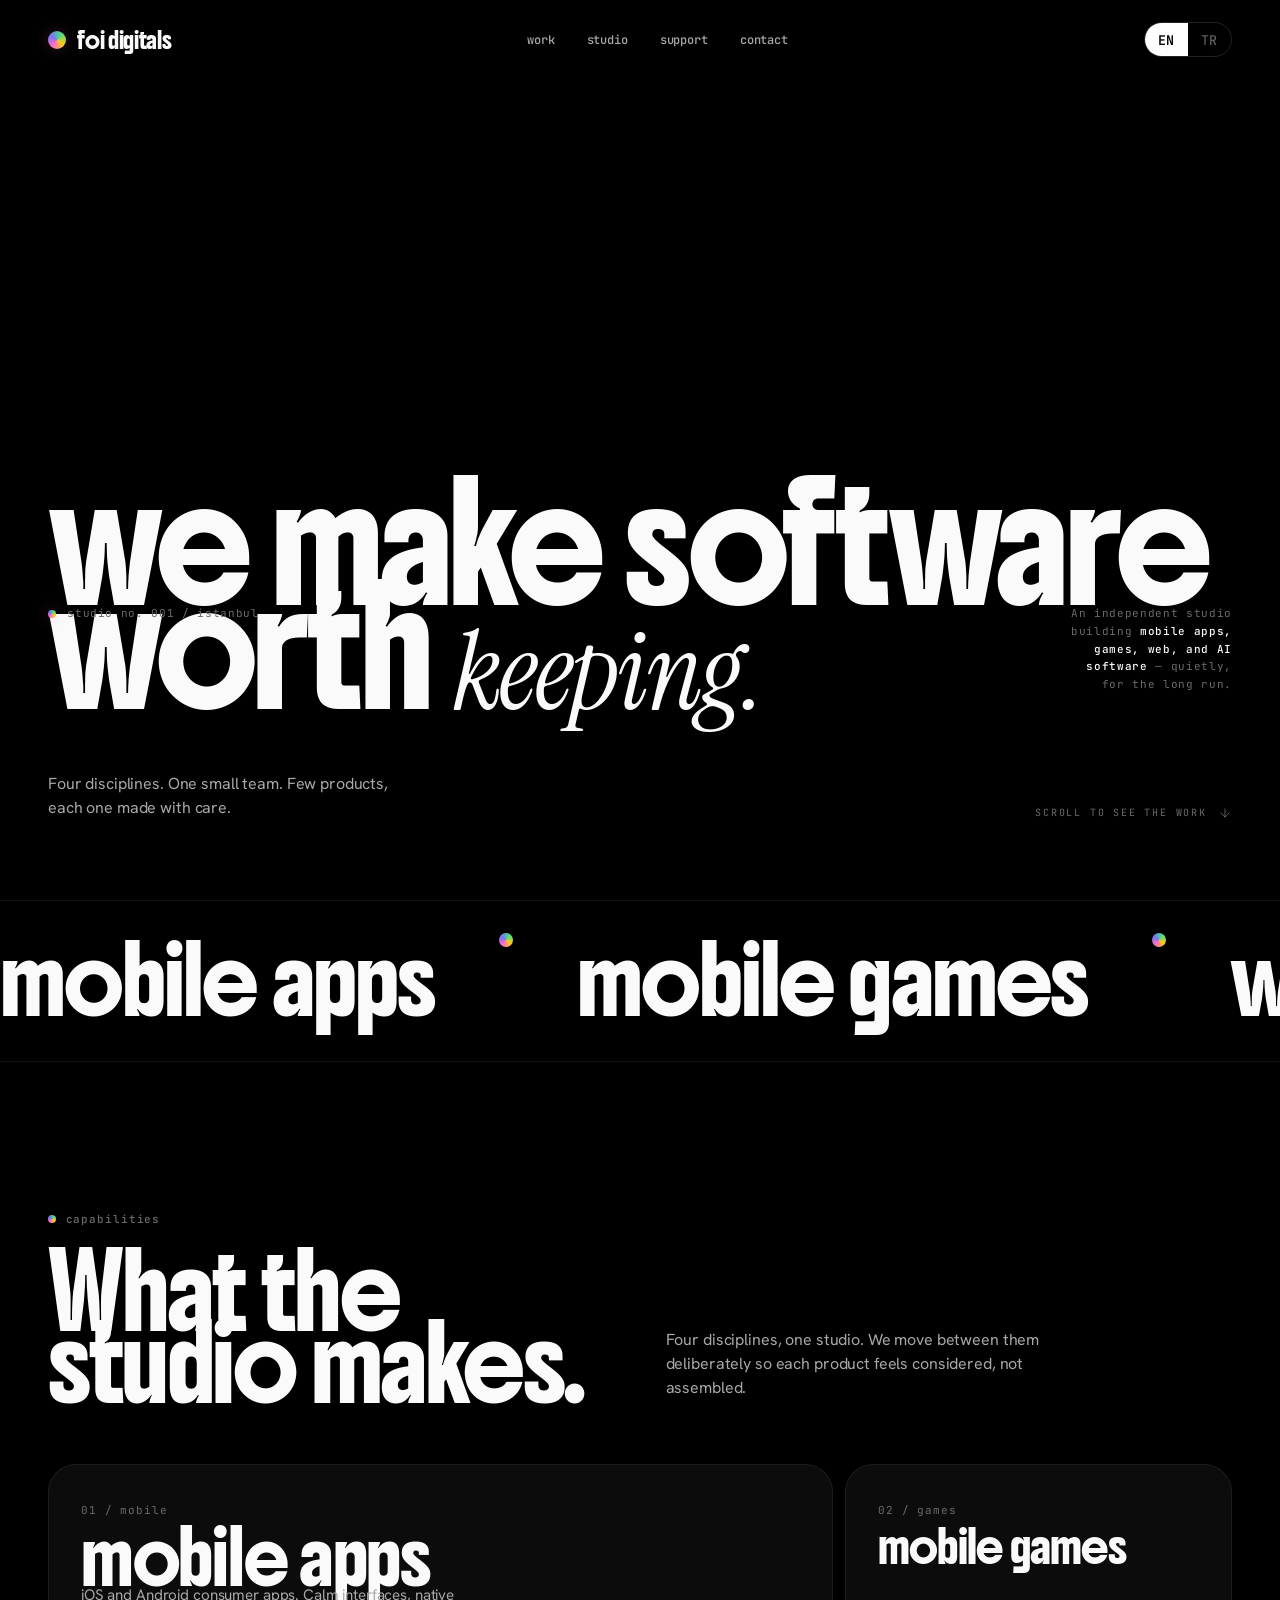
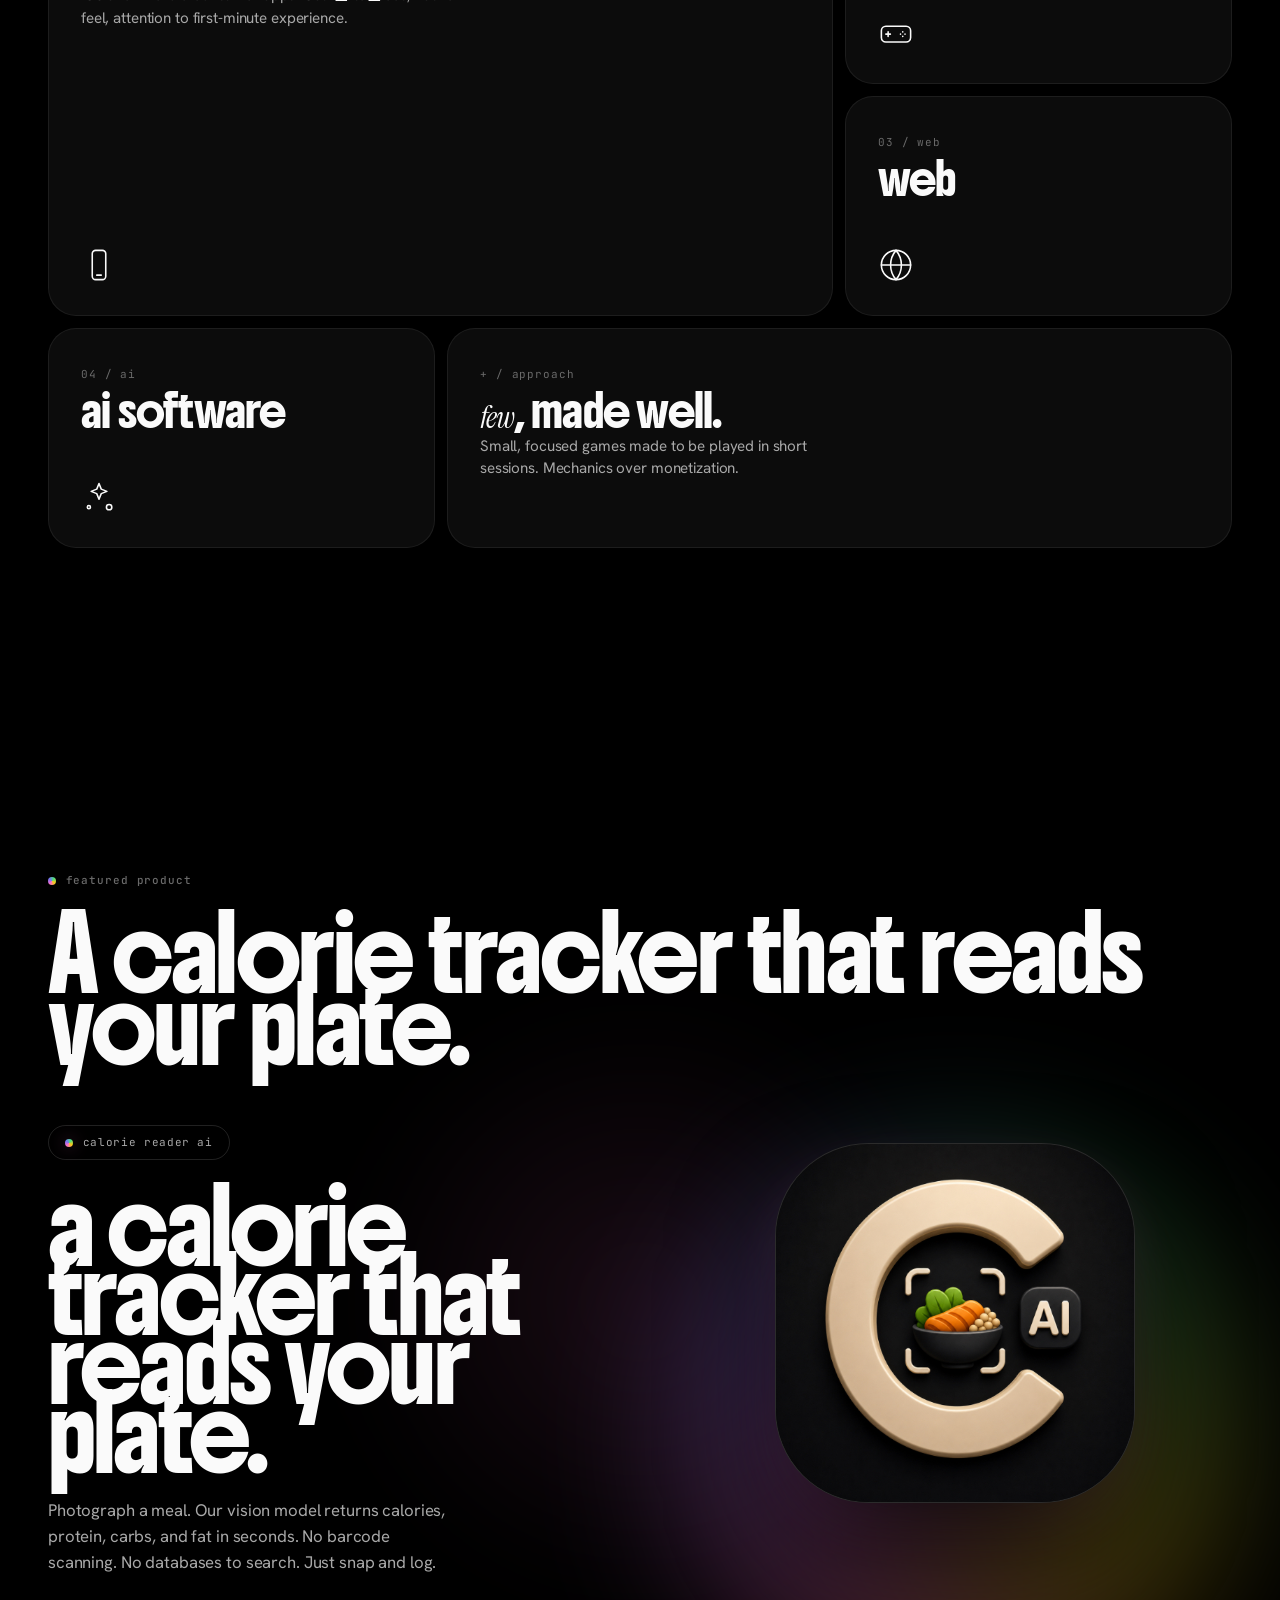
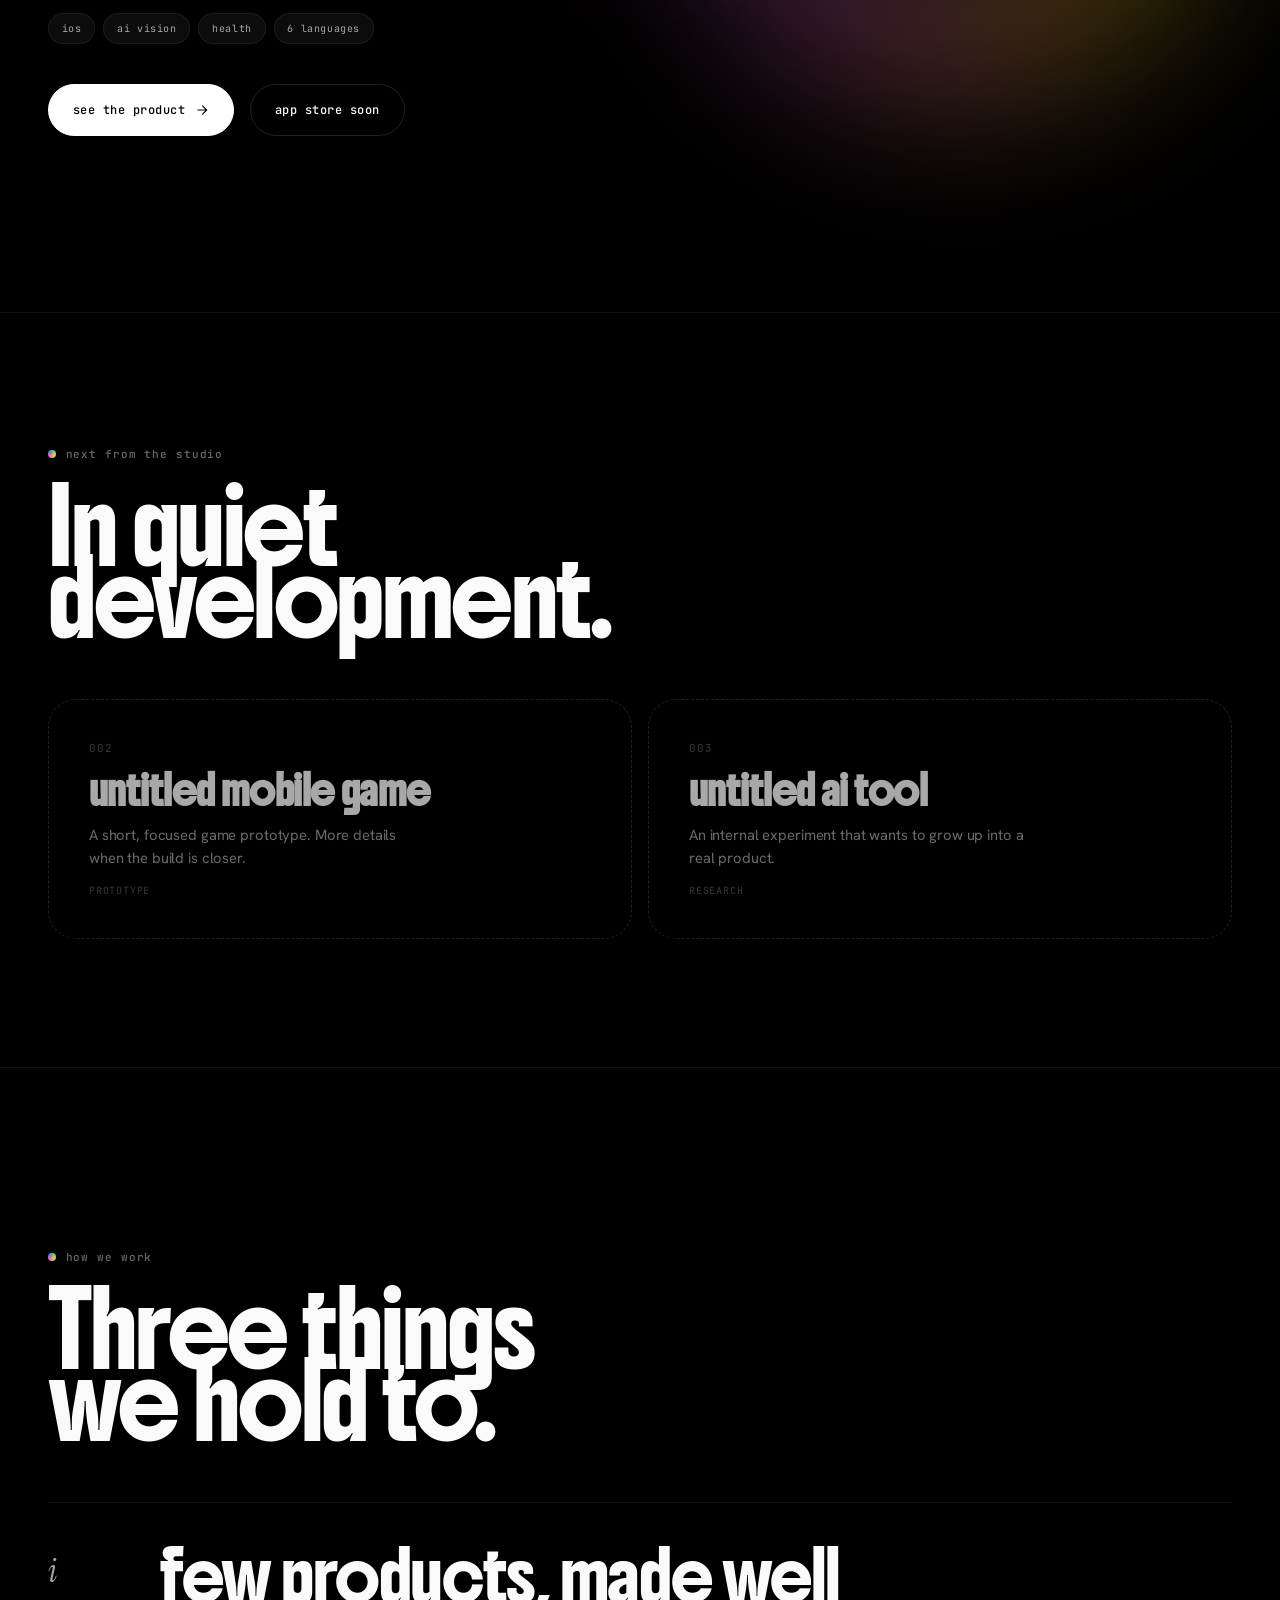
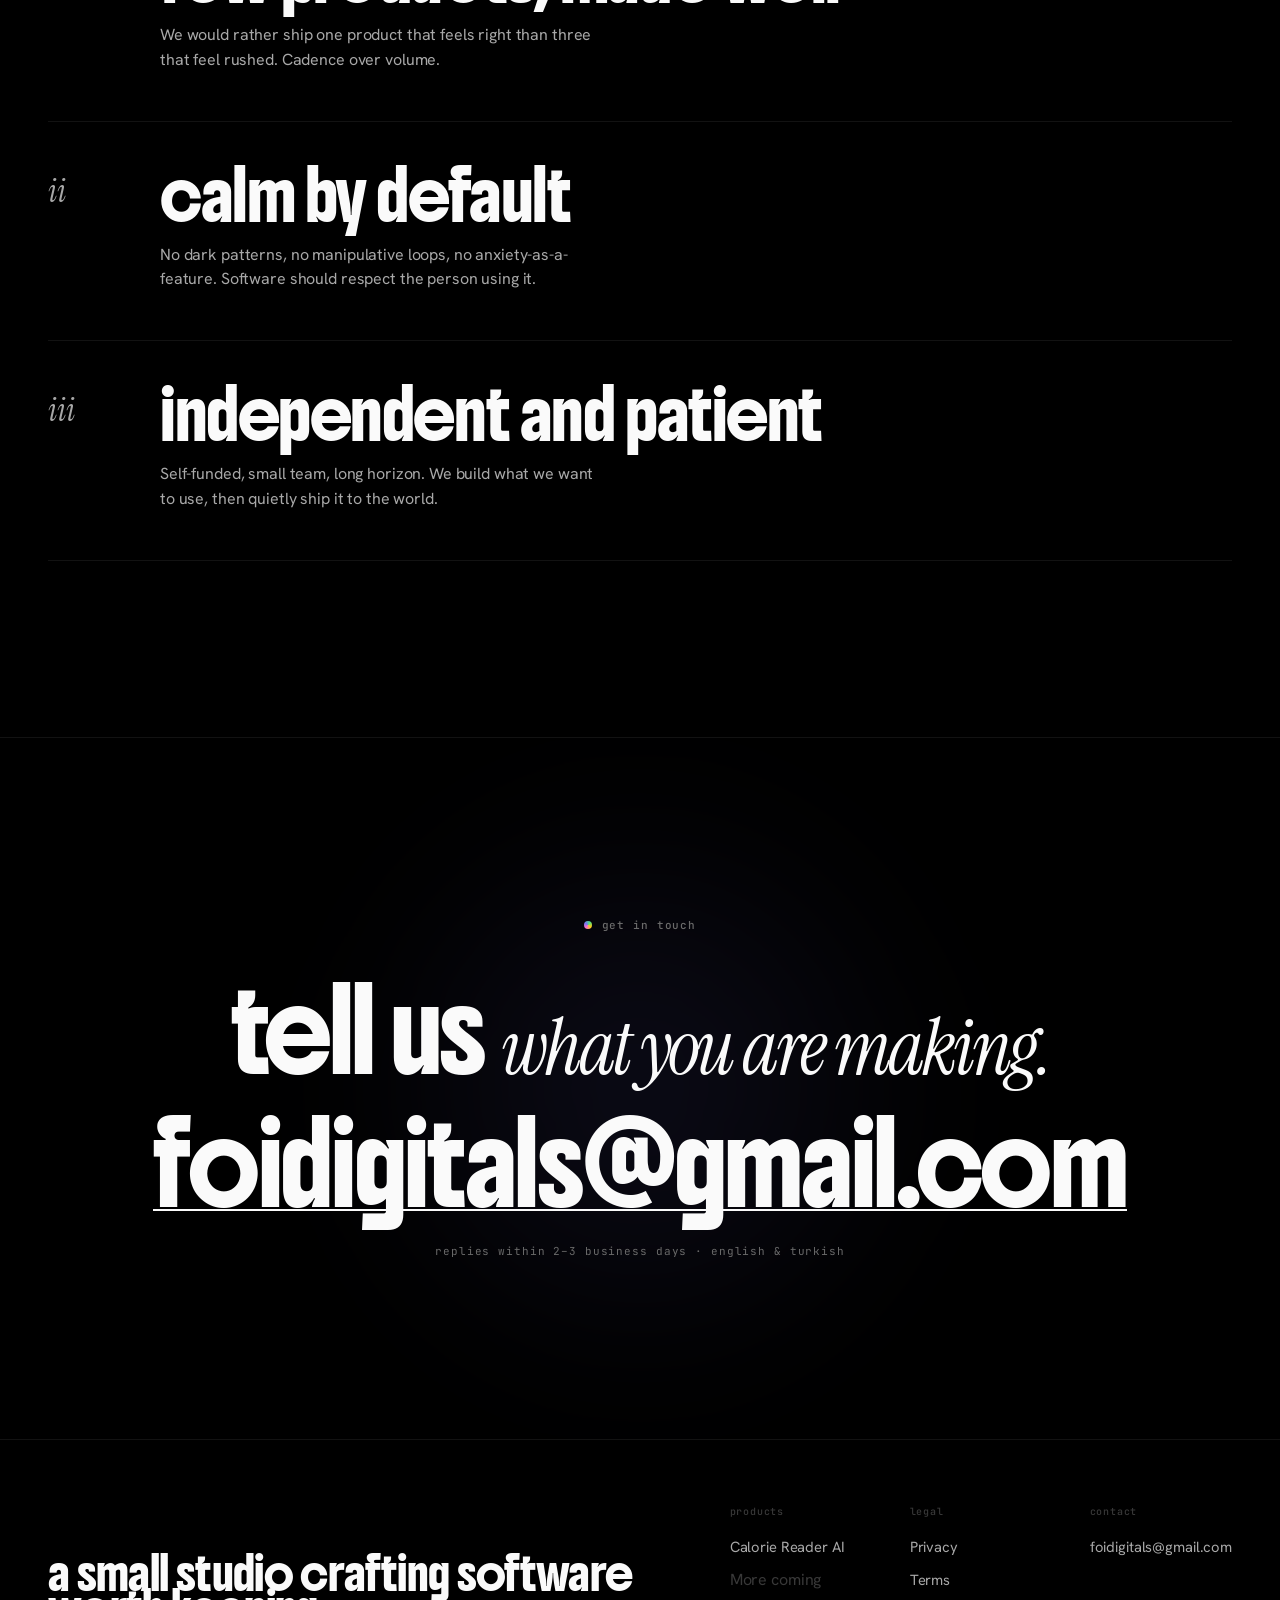
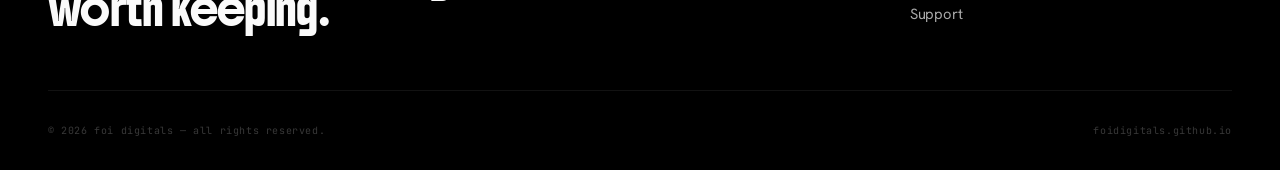
==== commit f1291ec9: "Add files via upload" ====
--- a/index.html
+++ b/index.html
@@ -3,38 +3,33 @@
 <head>
   <meta charset="UTF-8" />
   <meta name="viewport" content="width=device-width, initial-scale=1, viewport-fit=cover" />
-  <title>Foi Digitals — Apps, games, and tools worth keeping</title>
+  <title>Foi Digitals — apps, games, and tools worth keeping</title>
   <meta name="description" content="Foi Digitals is an independent studio crafting mobile apps, mobile games, web products, and AI-powered software." />
-  <meta name="theme-color" content="#08080c" />
+  <meta name="theme-color" content="#000000" />
 
   <link rel="preconnect" href="https://fonts.googleapis.com" />
   <link rel="preconnect" href="https://fonts.gstatic.com" crossorigin />
   <link
     rel="stylesheet"
-    href="https://fonts.googleapis.com/css2?family=Bricolage+Grotesque:opsz,wght@12..96,400;12..96,500;12..96,600&family=Fraunces:ital,opsz,wght,SOFT,WONK@1,144,400,100,1&family=Geist+Mono:wght@400;500&family=Geist:wght@400;500;600&display=swap"
+    href="https://fonts.googleapis.com/css2?family=Boldonse&family=Hanken+Grotesk:wght@400;500;600&family=Instrument+Serif:ital@0;1&family=JetBrains+Mono:wght@400;500&display=swap"
   />
   <link rel="stylesheet" href="assets/styles.css" />
   <link rel="icon" type="image/png" href="assets/images/calorie-reader-ai.png" />
 </head>
 
 <body>
-  <div class="bg-aurora" aria-hidden="true"></div>
-
   <header class="site-header">
     <div class="container">
       <a href="index.html" class="brand" aria-label="Foi Digitals — home">
-        <svg class="brand-mark" viewBox="0 0 24 24" aria-hidden="true">
-          <path d="M7 5h10M7 5v14M7 12h7" stroke="currentColor" stroke-width="1.8" fill="none" stroke-linecap="round"/>
-          <circle cx="17.5" cy="18" r="1.4" fill="currentColor"/>
-        </svg>
-        <span class="brand-name">Foi Digitals</span>
+        <span class="brand-mark-magic" aria-hidden="true"></span>
+        <span class="brand-name">foi digitals</span>
       </a>
 
       <nav class="site-nav" aria-label="Primary">
-        <a href="index.html#work" data-i18n="nav.work">Work</a>
-        <a href="index.html#about" data-i18n="nav.about">Studio</a>
-        <a href="support.html" data-i18n="nav.support">Support</a>
-        <a href="index.html#contact" data-i18n="nav.contact">Contact</a>
+        <a href="index.html#work"><span data-i18n="nav.work">work</span></a>
+        <a href="index.html#about"><span data-i18n="nav.about">studio</span></a>
+        <a href="support.html"><span data-i18n="nav.support">support</span></a>
+        <a href="index.html#contact"><span data-i18n="nav.contact">contact</span></a>
       </nav>
 
       <div class="lang-toggle" role="group" aria-label="Language">
@@ -43,9 +38,7 @@
       </div>
 
       <button class="menu-btn" type="button" aria-label="Toggle menu" aria-expanded="false">
-        <svg viewBox="0 0 24 24" fill="none" stroke="currentColor" stroke-width="1.7" stroke-linecap="round">
-          <path d="M4 7h16M4 12h16M4 17h16"/>
-        </svg>
+        <svg viewBox="0 0 24 24" fill="none" stroke="currentColor" stroke-width="1.7" stroke-linecap="round"><path d="M4 7h16M4 12h16M4 17h16"/></svg>
       </button>
     </div>
   </header>
@@ -54,120 +47,152 @@
     <!-- HERO -->
     <section class="hero">
       <div class="container">
-        <div class="hero-eyebrow">
-          <span class="live-dot" aria-hidden="true"></span>
-          <span data-i18n="home.heroPill">Independent studio · est. 2026</span>
-        </div>
-        <h1 class="hero-title" data-i18n-html="home.heroTitleHtml">
-          Apps, games, and tools <em>worth keeping.</em>
-        </h1>
-        <p class="hero-body" data-i18n="home.heroBody">
-          Foi Digitals is a small independent studio building software for everyday life.
-        </p>
-        <div class="hero-meta">
-          <div class="hero-stat">
-            <span class="hero-stat-value" data-i18n="home.heroStat1Value">01</span>
-            <span class="hero-stat-label" data-i18n="home.heroStat1Label">Shipping product</span>
-          </div>
-          <span class="hero-divider" aria-hidden="true"></span>
-          <div class="hero-stat">
-            <span class="hero-stat-value" data-i18n="home.heroStat2Value">06</span>
-            <span class="hero-stat-label" data-i18n="home.heroStat2Label">Supported languages</span>
-          </div>
-          <span class="hero-divider" aria-hidden="true"></span>
-          <div class="hero-stat">
-            <span class="hero-stat-value" data-i18n="home.heroStat3Value">∞</span>
-            <span class="hero-stat-label" data-i18n="home.heroStat3Label">Made with care</span>
-          </div>
-        </div>
-      </div>
-    </section>
-
-    <!-- CAPABILITIES -->
-    <section class="capabilities section" id="about">
-      <div class="container">
-        <header class="section-head reveal">
+        <div class="hero-top">
+          <span class="hero-tag">
+            <span class="magic-orb" aria-hidden="true"></span>
+            <span data-i18n="home.heroTag">studio no. 001 / istanbul</span>
+          </span>
+          <p class="hero-side" data-i18n-html="home.heroSideHtml">An independent studio.</p>
+        </div>
+
+        <h1 class="hero-title" data-i18n-html="home.heroTitleHtml">we make software<br>worth <em>keeping.</em></h1>
+
+        <div class="hero-bottom">
+          <p class="hero-lede" data-i18n="home.heroLede">Four disciplines. One small team.</p>
+          <a href="#work" class="hero-scroll">
+            <span data-i18n="home.heroScroll">scroll to see the work</span>
+            <svg viewBox="0 0 24 24" fill="none" stroke="currentColor" stroke-width="1.5" stroke-linecap="round">
+              <path d="M12 5v14M5 12l7 7 7-7"/>
+            </svg>
+          </a>
+        </div>
+      </div>
+    </section>
+
+    <!-- MARQUEE -->
+    <section class="marquee" aria-hidden="true">
+      <div class="marquee-track">
+        <span class="marquee-item"><span data-i18n="home.marquee1">mobile apps</span></span>
+        <span class="marquee-dot"></span>
+        <span class="marquee-item"><span data-i18n="home.marquee2">mobile games</span></span>
+        <span class="marquee-dot"></span>
+        <span class="marquee-item"><span data-i18n="home.marquee3">web products</span></span>
+        <span class="marquee-dot"></span>
+        <span class="marquee-item"><span data-i18n="home.marquee4">ai software</span></span>
+        <span class="marquee-dot"></span>
+        <span class="marquee-item" data-i18n-html="home.marqueeAccentHtml"><em>made with care</em></span>
+        <span class="marquee-dot"></span>
+      </div>
+    </section>
+
+    <!-- CAPABILITIES — bento grid -->
+    <section class="capabilities" id="about">
+      <div class="container">
+        <header class="section-head-row reveal">
           <div>
-            <span class="eyebrow" data-i18n="home.capLabel">Capabilities</span>
-            <h2 class="h-display" data-i18n="home.capHeading">What the studio makes.</h2>
+            <span class="eyebrow" data-i18n="home.capLabel">capabilities</span>
+            <h2 class="h-display" data-i18n="home.capHeading">what the studio makes.</h2>
           </div>
           <p class="section-head-text" data-i18n="home.capLede">
             Four disciplines, one studio. We move between them deliberately so each product feels considered, not assembled.
           </p>
         </header>
 
-        <div class="cap-grid reveal">
-          <article class="cap-card">
-            <svg class="cap-icon" viewBox="0 0 32 32" fill="none" stroke="currentColor" stroke-width="1.5" stroke-linecap="round" stroke-linejoin="round">
-              <rect x="9" y="3" width="14" height="26" rx="3"/>
+        <div class="bento reveal">
+          <article class="bento-card b-1">
+            <div>
+              <span class="bento-card-num">01 / mobile</span>
+              <h3 class="bento-card-title" data-i18n="home.cap1Title">mobile apps</h3>
+              <p class="bento-card-desc" data-i18n="home.cap1Desc">iOS and Android consumer apps with calm interfaces and a native feel.</p>
+            </div>
+            <svg class="bento-card-icon" viewBox="0 0 32 32" fill="none" stroke="currentColor" stroke-width="1.4" stroke-linecap="round" stroke-linejoin="round">
+              <rect x="10" y="3" width="12" height="26" rx="3"/>
               <path d="M14 25h4"/>
             </svg>
-            <h3 class="cap-title" data-i18n="home.cap1Title">Mobile Apps</h3>
-            <p class="cap-desc" data-i18n="home.cap1Desc">iOS and Android consumer apps.</p>
-          </article>
-          <article class="cap-card">
-            <svg class="cap-icon" viewBox="0 0 32 32" fill="none" stroke="currentColor" stroke-width="1.5" stroke-linecap="round" stroke-linejoin="round">
-              <rect x="3" y="9" width="26" height="14" rx="4"/>
-              <path d="M9 14v4M7 16h4M19 16h.01M23 16h.01M21 14h.01M21 18h.01"/>
-            </svg>
-            <h3 class="cap-title" data-i18n="home.cap2Title">Mobile Games</h3>
-            <p class="cap-desc" data-i18n="home.cap2Desc">Small, focused games.</p>
-          </article>
-          <article class="cap-card">
-            <svg class="cap-icon" viewBox="0 0 32 32" fill="none" stroke="currentColor" stroke-width="1.5" stroke-linecap="round" stroke-linejoin="round">
+          </article>
+
+          <article class="bento-card b-2">
+            <div>
+              <span class="bento-card-num">02 / games</span>
+              <h3 class="bento-card-title" data-i18n="home.cap2Title">mobile games</h3>
+            </div>
+            <svg class="bento-card-icon" viewBox="0 0 32 32" fill="none" stroke="currentColor" stroke-width="1.4" stroke-linecap="round" stroke-linejoin="round">
+              <rect x="3" y="10" width="26" height="14" rx="4"/>
+              <path d="M9 15v4M7 17h4M20 17h.01M24 17h.01M22 15h.01M22 19h.01"/>
+            </svg>
+          </article>
+
+          <article class="bento-card b-3">
+            <div>
+              <span class="bento-card-num">03 / web</span>
+              <h3 class="bento-card-title" data-i18n="home.cap3Title">web</h3>
+            </div>
+            <svg class="bento-card-icon" viewBox="0 0 32 32" fill="none" stroke="currentColor" stroke-width="1.4" stroke-linecap="round" stroke-linejoin="round">
               <circle cx="16" cy="16" r="13"/>
               <path d="M3 16h26M16 3a20 20 0 010 26M16 3a20 20 0 000 26"/>
             </svg>
-            <h3 class="cap-title" data-i18n="home.cap3Title">Web</h3>
-            <p class="cap-desc" data-i18n="home.cap3Desc">Marketing sites, web tools, lightweight applications.</p>
-          </article>
-          <article class="cap-card">
-            <svg class="cap-icon" viewBox="0 0 32 32" fill="none" stroke="currentColor" stroke-width="1.5" stroke-linecap="round" stroke-linejoin="round">
+          </article>
+
+          <article class="bento-card b-4">
+            <div>
+              <span class="bento-card-num">04 / ai</span>
+              <h3 class="bento-card-title" data-i18n="home.cap4Title">ai software</h3>
+            </div>
+            <svg class="bento-card-icon" viewBox="0 0 32 32" fill="none" stroke="currentColor" stroke-width="1.4" stroke-linecap="round" stroke-linejoin="round">
               <path d="M16 4l2 5 5 2-5 2-2 5-2-5-5-2 5-2 2-5z"/>
-              <circle cx="25" cy="25" r="2.5"/>
-              <circle cx="7" cy="25" r="1.5"/>
-            </svg>
-            <h3 class="cap-title" data-i18n="home.cap4Title">AI Software</h3>
-            <p class="cap-desc" data-i18n="home.cap4Desc">AI-powered products and internal tools.</p>
+              <circle cx="25" cy="25" r="2.4"/>
+              <circle cx="7" cy="25" r="1.4"/>
+            </svg>
+          </article>
+
+          <article class="bento-card b-5">
+            <div>
+              <span class="bento-card-num">+ / approach</span>
+              <h3 class="bento-card-title">
+                <em style="font-family: var(--f-italic); font-style: italic;">few</em>, made well.
+              </h3>
+              <p class="bento-card-desc" data-i18n="home.cap2Desc">Small, focused work over volume. Mechanics over monetization.</p>
+            </div>
           </article>
         </div>
       </div>
     </section>
 
     <!-- FEATURED PRODUCT -->
-    <section class="featured section" id="work">
-      <div class="container">
-        <header class="section-head reveal" style="margin-bottom: 3rem;">
+    <section class="featured" id="work">
+      <div class="featured-bg" aria-hidden="true"></div>
+      <div class="container">
+        <header class="reveal" style="margin-bottom: clamp(3rem, 5vw, 5rem);">
+          <span class="eyebrow" data-i18n="home.featLabel">featured product</span>
+          <h2 class="h-display" data-i18n="home.featTitle">a calorie tracker that reads your plate.</h2>
+        </header>
+
+        <article class="featured-inner reveal">
           <div>
-            <span class="eyebrow" data-i18n="home.featLabel">Featured product</span>
-            <h2 class="h-display" data-i18n="home.featTitle">A calorie tracker that reads your plate.</h2>
-          </div>
-        </header>
-
-        <article class="featured-card reveal">
-          <div class="featured-content">
-            <span class="featured-app-pill" data-i18n="home.featPill">Calorie Reader AI</span>
+            <span class="featured-pill">
+              <span class="magic-orb" aria-hidden="true"></span>
+              <span data-i18n="home.featPill">calorie reader ai</span>
+            </span>
+            <h3 class="featured-title" data-i18n="home.featTitle">a calorie tracker that <em>reads</em> your plate.</h3>
             <p class="featured-desc" data-i18n="home.featDesc">
               Photograph a meal. Our vision model returns calories, protein, carbs, and fat in seconds.
             </p>
             <div class="featured-tags">
               <span class="featured-tag" data-i18n="home.featTag1">iOS</span>
-              <span class="featured-tag" data-i18n="home.featTag2">AI Vision</span>
-              <span class="featured-tag" data-i18n="home.featTag3">Health</span>
-              <span class="featured-tag" data-i18n="home.featTag4">6 Languages</span>
+              <span class="featured-tag" data-i18n="home.featTag2">AI vision</span>
+              <span class="featured-tag" data-i18n="home.featTag3">health</span>
+              <span class="featured-tag" data-i18n="home.featTag4">6 languages</span>
             </div>
             <div class="featured-actions">
               <a href="apps/calorie-reader-ai/index.html" class="btn btn-primary">
-                <span data-i18n="home.featCtaPrimary">See the product</span>
-                <svg viewBox="0 0 24 24" fill="none" stroke="currentColor" stroke-width="2" stroke-linecap="round">
-                  <path d="M5 12h14M13 5l7 7-7 7"/>
-                </svg>
+                <span data-i18n="home.featCtaPrimary">see the product</span>
+                <svg viewBox="0 0 24 24" fill="none" stroke="currentColor" stroke-width="2" stroke-linecap="round"><path d="M5 12h14M13 5l7 7-7 7"/></svg>
               </a>
-              <span class="btn btn-ghost" data-i18n="home.featCtaGhost">App Store soon</span>
+              <span class="btn btn-ghost" data-i18n="home.featCtaGhost">app store soon</span>
             </div>
           </div>
           <div class="featured-visual">
-            <div class="featured-logo-frame">
+            <div class="featured-logo">
               <img src="assets/images/calorie-reader-ai.png" alt="Calorie Reader AI app logo" />
             </div>
           </div>
@@ -176,81 +201,76 @@
     </section>
 
     <!-- NEXT FROM THE STUDIO -->
-    <section class="next-apps section">
-      <div class="container">
-        <header class="section-head reveal">
+    <section class="next-section">
+      <div class="container">
+        <header class="section-head-row reveal">
           <div>
-            <span class="eyebrow" data-i18n="home.nextLabel">Next from the studio</span>
-            <h2 class="h-display" data-i18n="home.nextHeading">In quiet development.</h2>
+            <span class="eyebrow" data-i18n="home.nextLabel">next from the studio</span>
+            <h2 class="h-display" data-i18n="home.nextHeading">in quiet development.</h2>
           </div>
         </header>
 
-        <div class="next-list">
+        <div class="next-grid">
           <article class="next-card reveal">
-            <span class="next-index" data-i18n="home.next1Index">002</span>
-            <h3 class="next-title" data-i18n="home.next1Title">Untitled mobile game</h3>
-            <p class="next-desc" data-i18n="home.next1Desc">A short, focused game prototype.</p>
-            <span class="next-status" data-i18n="home.next1Status">Prototype</span>
-          </article>
-          <article class="next-card reveal reveal-delay-1">
-            <span class="next-index" data-i18n="home.next2Index">003</span>
-            <h3 class="next-title" data-i18n="home.next2Title">Untitled AI tool</h3>
-            <p class="next-desc" data-i18n="home.next2Desc">An internal experiment.</p>
-            <span class="next-status" data-i18n="home.next2Status">Research</span>
+            <span class="next-card-num" data-i18n="home.next1Index">002</span>
+            <h3 class="next-card-title" data-i18n="home.next1Title">untitled mobile game</h3>
+            <p class="next-card-desc" data-i18n="home.next1Desc">A short, focused game prototype.</p>
+            <span class="next-card-status" data-i18n="home.next1Status">prototype</span>
+          </article>
+          <article class="next-card reveal r-delay-1">
+            <span class="next-card-num" data-i18n="home.next2Index">003</span>
+            <h3 class="next-card-title" data-i18n="home.next2Title">untitled ai tool</h3>
+            <p class="next-card-desc" data-i18n="home.next2Desc">An internal experiment.</p>
+            <span class="next-card-status" data-i18n="home.next2Status">research</span>
           </article>
         </div>
       </div>
     </section>
 
     <!-- PHILOSOPHY -->
-    <section class="philosophy section">
-      <div class="container">
-        <header class="section-head reveal">
+    <section class="philosophy">
+      <div class="container">
+        <header class="section-head-row reveal">
           <div>
-            <span class="eyebrow" data-i18n="home.philosLabel">How we work</span>
-            <h2 class="h-display" data-i18n="home.philosHeading">Three things we hold to.</h2>
+            <span class="eyebrow" data-i18n="home.philosLabel">how we work</span>
+            <h2 class="h-display" data-i18n="home.philosHeading">three things we hold to.</h2>
           </div>
         </header>
 
-        <div class="philos-grid">
-          <div class="philos-item reveal">
+        <div class="philos-list">
+          <div class="philos-row reveal">
             <span class="philos-num">i</span>
-            <h3 class="philos-title" data-i18n="home.philos1Title">Few products, made well</h3>
-            <p class="philos-body" data-i18n="home.philos1Body">Cadence over volume.</p>
-          </div>
-          <div class="philos-item reveal reveal-delay-1">
+            <div>
+              <h3 class="philos-statement" data-i18n="home.philos1Title">few products, made well.</h3>
+              <p class="philos-body" data-i18n="home.philos1Body">Cadence over volume.</p>
+            </div>
+          </div>
+          <div class="philos-row reveal">
             <span class="philos-num">ii</span>
-            <h3 class="philos-title" data-i18n="home.philos2Title">Calm by default</h3>
-            <p class="philos-body" data-i18n="home.philos2Body">No dark patterns.</p>
-          </div>
-          <div class="philos-item reveal reveal-delay-2">
+            <div>
+              <h3 class="philos-statement" data-i18n="home.philos2Title">calm by default.</h3>
+              <p class="philos-body" data-i18n="home.philos2Body">No dark patterns.</p>
+            </div>
+          </div>
+          <div class="philos-row reveal">
             <span class="philos-num">iii</span>
-            <h3 class="philos-title" data-i18n="home.philos3Title">Independent and patient</h3>
-            <p class="philos-body" data-i18n="home.philos3Body">Self-funded, small team, long horizon.</p>
+            <div>
+              <h3 class="philos-statement" data-i18n="home.philos3Title">independent and patient.</h3>
+              <p class="philos-body" data-i18n="home.philos3Body">Self-funded, small team.</p>
+            </div>
           </div>
         </div>
       </div>
     </section>
 
     <!-- CONTACT -->
-    <section class="contact section" id="contact">
+    <section class="contact" id="contact">
       <div class="container">
         <div class="contact-inner reveal">
-          <span class="eyebrow" data-i18n="home.contactLabel">Get in touch</span>
-          <h2 class="contact-title" data-i18n-html="home.contactTitleHtml">Tell us <em>what you are making.</em></h2>
-          <p class="contact-body" data-i18n="home.contactBody">
-            Partnership ideas, press, careful technical questions, or just hello — every message is read by a human.
-          </p>
-          <a class="contact-email-large" href="mailto:foidigitals@gmail.com">
-            <svg viewBox="0 0 24 24" fill="none" stroke="currentColor" stroke-width="1.7" stroke-linecap="round" stroke-linejoin="round" aria-hidden="true">
-              <path d="M3 6.5h18v11H3z"/>
-              <path d="M3 7l9 6 9-6"/>
-            </svg>
-            foidigitals@gmail.com
-          </a>
-          <p class="contact-note" style="font-family: var(--f-mono); font-size: 11px; letter-spacing: 0.12em; text-transform: uppercase; color: var(--ink-3); margin-top: 0.8rem;" data-i18n="home.contactNote">
-            Replies within 2–3 business days
-          </p>
+          <span class="eyebrow" data-i18n="home.contactLabel">get in touch</span>
+          <h2 class="contact-title" data-i18n-html="home.contactTitleHtml">tell us <em>what you are making.</em></h2>
+          <a class="contact-email" href="mailto:foidigitals@gmail.com">foidigitals@gmail.com</a>
+          <p class="contact-meta" data-i18n="home.contactNote">replies within 2–3 business days</p>
         </div>
       </div>
     </section>
@@ -258,37 +278,34 @@
 
   <footer class="site-footer">
     <div class="container">
-      <div class="footer-grid">
-        <div class="footer-col footer-brand-block">
-          <a href="index.html" class="brand">
-            <svg class="brand-mark" viewBox="0 0 24 24" aria-hidden="true">
-              <path d="M7 5h10M7 5v14M7 12h7" stroke="currentColor" stroke-width="1.8" fill="none" stroke-linecap="round"/>
-              <circle cx="17.5" cy="18" r="1.4" fill="currentColor"/>
-            </svg>
-            <span class="brand-name">Foi Digitals</span>
-          </a>
-          <p class="footer-tagline" data-i18n="footer.tagline">
-            A small studio crafting software worth keeping.
-          </p>
-        </div>
-        <div class="footer-col">
-          <h4 data-i18n="footer.col_products">Products</h4>
-          <ul>
-            <li><a href="apps/calorie-reader-ai/index.html" data-i18n="footer.link_calorie">Calorie Reader AI</a></li>
-            <li><span style="color: var(--ink-4);" data-i18n="footer.link_calorie_more">More coming</span></li>
-          </ul>
-        </div>
-        <div class="footer-col">
-          <h4 data-i18n="footer.col_legal">Legal</h4>
-          <ul>
-            <li><a href="privacy.html" data-i18n="footer.link_privacy">Privacy</a></li>
-            <li><a href="terms.html" data-i18n="footer.link_terms">Terms</a></li>
-            <li><a href="support.html" data-i18n="footer.link_support">Support</a></li>
-          </ul>
+      <div class="footer-top">
+        <p class="footer-statement" data-i18n="footer.tagline">a small studio crafting software <em>worth keeping.</em></p>
+        <div class="footer-nav-grid">
+          <div class="footer-col">
+            <h4 data-i18n="footer.col_products">products</h4>
+            <ul>
+              <li><a href="apps/calorie-reader-ai/index.html" data-i18n="footer.link_calorie">Calorie Reader AI</a></li>
+              <li><span style="color: var(--ink-4);" data-i18n="footer.link_calorie_more">more coming</span></li>
+            </ul>
+          </div>
+          <div class="footer-col">
+            <h4 data-i18n="footer.col_legal">legal</h4>
+            <ul>
+              <li><a href="privacy.html" data-i18n="footer.link_privacy">privacy</a></li>
+              <li><a href="terms.html" data-i18n="footer.link_terms">terms</a></li>
+              <li><a href="support.html" data-i18n="footer.link_support">support</a></li>
+            </ul>
+          </div>
+          <div class="footer-col">
+            <h4>contact</h4>
+            <ul>
+              <li><a href="mailto:foidigitals@gmail.com">foidigitals@gmail.com</a></li>
+            </ul>
+          </div>
         </div>
       </div>
       <div class="footer-bottom">
-        <span data-i18n="footer.copyright">© 2026 Foi Digitals — All rights reserved.</span>
+        <span data-i18n="footer.copyright">© 2026 foi digitals.</span>
         <span>foidigitals.github.io</span>
       </div>
     </div>
--- a/assets/styles.css
+++ b/assets/styles.css
@@ -1,57 +1,51 @@
 /* ============================================================
-   Foi Digitals — v2 Design System
-   "Tech-luxury" — deep cool black + warm champagne accent
-   Modern, animated, premium dark
+   Foi Digitals — v3 "Studio in motion"
+   Framer/Awwwards direction: pure black, big display type,
+   custom cursor, magnetic buttons, marquee, parallax,
+   conic-gradient accents, bento grid.
    ============================================================ */
 
 :root {
-  /* Surfaces — cool deep black gradient */
-  --bg:            #08080c;
-  --bg-2:          #0c0c12;
-  --surface:       #11111a;
-  --surface-2:     #17171f;
-  --surface-3:     #1e1e28;
-
-  /* Lines — warm tinted */
-  --line:          rgba(255, 255, 255, 0.06);
-  --line-2:        rgba(255, 255, 255, 0.10);
-  --line-warm:     rgba(232, 213, 183, 0.18);
-
-  /* Ink — warm off-white scale */
-  --ink:           #f5f3ef;
-  --ink-2:         #a8a59e;
-  --ink-3:         #6b6862;
-  --ink-4:         #3d3b38;
-
-  /* Accent — champagne cream (echoes the Calorie Reader logo) */
-  --accent:        #e8d5b7;
-  --accent-2:      #f5d99e;
-  --accent-3:      #b89968;
-  --accent-soft:   rgba(232, 213, 183, 0.10);
-  --accent-glow:   rgba(245, 217, 158, 0.35);
-
-  /* Live indicator — soft sage from logo veggies */
-  --live:          #7fb069;
+  /* Surfaces — pure black scale */
+  --bg:            #000000;
+  --bg-2:          #050505;
+  --surface:       #0c0c0c;
+  --surface-2:     #161616;
+  --surface-3:     #1f1f1f;
+
+  /* Lines */
+  --line:          rgba(255, 255, 255, 0.07);
+  --line-2:        rgba(255, 255, 255, 0.13);
+  --line-3:        rgba(255, 255, 255, 0.22);
+
+  /* Ink — pure white scale */
+  --ink:           #fafafa;
+  --ink-2:         #a8a8a8;
+  --ink-3:         #6a6a6a;
+  --ink-4:         #383838;
+
+  /* "Magic" gradient — used sparingly on accents */
+  --magic:         conic-gradient(from 215deg at 50% 50%, #ff6ec7 0%, #7873f5 25%, #4ade80 50%, #facc15 75%, #ff6ec7 100%);
+  --magic-soft:    rgba(255, 110, 199, 0.18);
 
   /* Type */
-  --f-display:     'Bricolage Grotesque', 'Inter Tight', system-ui, sans-serif;
-  --f-italic:      'Fraunces', 'Cormorant Garamond', Georgia, serif;
-  --f-body:        'Geist', 'Söhne', -apple-system, BlinkMacSystemFont, sans-serif;
-  --f-mono:        'Geist Mono', 'JetBrains Mono', 'SF Mono', Menlo, monospace;
+  --f-display:     'Boldonse', 'Familjen Grotesk', system-ui, sans-serif;
+  --f-italic:      'Instrument Serif', Georgia, serif;
+  --f-body:        'Hanken Grotesk', -apple-system, BlinkMacSystemFont, sans-serif;
+  --f-mono:        'JetBrains Mono', 'SF Mono', Menlo, monospace;
 
   /* Measure */
-  --max:           1320px;
-  --gutter:        clamp(1.25rem, 4vw, 2.5rem);
+  --max:           1440px;
+  --gutter:        clamp(1.25rem, 4vw, 3rem);
 
   /* Motion */
   --ease:          cubic-bezier(0.22, 1, 0.36, 1);
   --ease-out:      cubic-bezier(0.16, 1, 0.3, 1);
   --ease-spring:   cubic-bezier(0.34, 1.56, 0.64, 1);
 
-  /* Effects */
-  --blur:          saturate(180%) blur(20px);
+  /* Radii */
   --radius:        14px;
-  --radius-lg:     22px;
+  --radius-lg:     28px;
 }
 
 /* ============================================================
@@ -75,8 +69,8 @@
   font-family: var(--f-body);
   font-weight: 400;
   font-size: 16px;
-  line-height: 1.55;
-  letter-spacing: -0.005em;
+  line-height: 1.5;
+  letter-spacing: -0.008em;
   -webkit-font-smoothing: antialiased;
   -moz-osx-font-smoothing: grayscale;
   min-height: 100vh;
@@ -88,66 +82,75 @@
 a { color: inherit; text-decoration: none; }
 ul, ol { list-style: none; }
 
-::selection { background: var(--accent); color: var(--bg); }
-
-/* ============================================================
-   Ambient background — aurora + grain
-   ============================================================ */
-
-.bg-aurora {
-  position: fixed;
-  inset: 0;
-  z-index: 0;
-  pointer-events: none;
-  overflow: hidden;
-}
-
-.bg-aurora::before,
-.bg-aurora::after {
-  content: '';
-  position: absolute;
-  width: 120vmax;
-  height: 120vmax;
+::selection { background: #fff; color: #000; }
+
+/* ============================================================
+   Custom cursor (desktop only)
+   ============================================================ */
+
+@media (hover: hover) and (pointer: fine) {
+  .cursor-dot,
+  .cursor-ring {
+    position: fixed;
+    top: 0;
+    left: 0;
+    pointer-events: none;
+    z-index: 9999;
+    transform: translate(-50%, -50%);
+    will-change: transform;
+  }
+
+  .cursor-dot {
+    width: 6px; height: 6px;
+    border-radius: 50%;
+    background: #fff;
+    mix-blend-mode: difference;
+    transition: transform 0.15s var(--ease), opacity 0.2s var(--ease);
+  }
+
+  .cursor-ring {
+    width: 36px; height: 36px;
+    border-radius: 50%;
+    border: 1px solid rgba(255, 255, 255, 0.25);
+    mix-blend-mode: difference;
+    transition: width 0.4s var(--ease-spring), height 0.4s var(--ease-spring), border-color 0.3s var(--ease), opacity 0.3s var(--ease);
+  }
+
+  .cursor-ring.is-link {
+    width: 60px; height: 60px;
+    border-color: rgba(255, 255, 255, 0.55);
+    background: rgba(255, 255, 255, 0.05);
+  }
+
+  .cursor-ring.is-hidden,
+  .cursor-dot.is-hidden { opacity: 0; }
+
+  body.has-custom-cursor { cursor: none; }
+  body.has-custom-cursor a,
+  body.has-custom-cursor button,
+  body.has-custom-cursor [role="button"] { cursor: none; }
+}
+
+/* ============================================================
+   Magic accent (animated conic gradient on brand mark, etc.)
+   ============================================================ */
+
+.magic-orb {
+  position: relative;
+  display: inline-block;
+  width: 12px; height: 12px;
   border-radius: 50%;
-  filter: blur(120px);
-  opacity: 0.5;
-  will-change: transform;
-}
-
-.bg-aurora::before {
-  top: -50vmax;
-  left: -20vmax;
-  background: radial-gradient(circle, rgba(232, 213, 183, 0.18) 0%, transparent 55%);
-  animation: drift-1 28s var(--ease) infinite alternate;
-}
-
-.bg-aurora::after {
-  bottom: -60vmax;
-  right: -30vmax;
-  background: radial-gradient(circle, rgba(120, 90, 60, 0.25) 0%, transparent 55%);
-  animation: drift-2 36s var(--ease) infinite alternate;
-}
-
-@keyframes drift-1 {
-  from { transform: translate(0, 0) scale(1); }
-  to   { transform: translate(15vw, 10vh) scale(1.15); }
-}
-
-@keyframes drift-2 {
-  from { transform: translate(0, 0) scale(1); }
-  to   { transform: translate(-10vw, -15vh) scale(1.2); }
-}
-
-/* Film grain overlay */
-body::after {
-  content: '';
-  position: fixed;
-  inset: 0;
-  pointer-events: none;
-  z-index: 1;
-  opacity: 0.035;
-  mix-blend-mode: overlay;
-  background-image: url("data:image/svg+xml;utf8,<svg xmlns='http://www.w3.org/2000/svg' width='220' height='220'><filter id='n'><feTurbulence type='fractalNoise' baseFrequency='0.85' numOctaves='2' stitchTiles='stitch'/><feColorMatrix values='0 0 0 0 1  0 0 0 0 1  0 0 0 0 1  0 0 0 1 0'/></filter><rect width='100%25' height='100%25' filter='url(%23n)'/></svg>");
+  background: var(--magic);
+  animation: orb-spin 6s linear infinite;
+  box-shadow: 0 0 16px 2px var(--magic-soft);
+}
+
+.magic-orb-lg {
+  width: 14px; height: 14px;
+}
+
+@keyframes orb-spin {
+  to { transform: rotate(360deg); }
 }
 
 /* ============================================================
@@ -161,16 +164,15 @@
   padding-left: var(--gutter);
   padding-right: var(--gutter);
   position: relative;
-  z-index: 2;
 }
 
 main { position: relative; z-index: 2; }
 
-.section { padding: clamp(5rem, 12vw, 9rem) 0; }
-.section--tight { padding: clamp(3rem, 7vw, 5rem) 0; }
-.section--top { padding-top: clamp(2rem, 4vw, 3rem); padding-bottom: clamp(5rem, 10vw, 8rem); }
-
-/* Section eyebrow label */
+.section { padding: clamp(5rem, 14vw, 10rem) 0; }
+.section--tight { padding: clamp(3rem, 8vw, 6rem) 0; }
+.section--top { padding: 0 0 clamp(5rem, 12vw, 9rem); }
+
+/* Eyebrow label */
 .eyebrow {
   display: inline-flex;
   align-items: center;
@@ -178,58 +180,66 @@
   font-family: var(--f-mono);
   font-size: 11px;
   font-weight: 500;
-  letter-spacing: 0.18em;
-  text-transform: uppercase;
+  letter-spacing: 0.08em;
   color: var(--ink-3);
-  margin-bottom: 1.4rem;
+  margin-bottom: 1.8rem;
+  text-transform: lowercase;
 }
 
 .eyebrow::before {
   content: '';
   display: inline-block;
-  width: 22px;
-  height: 1px;
-  background: var(--accent);
-}
-
-/* Section heading display */
+  width: 8px;
+  height: 8px;
+  border-radius: 50%;
+  background: var(--magic);
+  animation: orb-spin 6s linear infinite;
+}
+
+/* Section heading display — BIG */
 .h-display {
   font-family: var(--f-display);
-  font-weight: 500;
-  font-size: clamp(2.2rem, 4.5vw, 3.6rem);
+  font-weight: 400;
+  font-size: clamp(2rem, 5.5vw, 4.5rem);
   line-height: 1.02;
   letter-spacing: -0.035em;
   color: var(--ink);
-  font-variation-settings: 'wdth' 100;
+  overflow-wrap: break-word;
 }
 
 .h-display em {
   font-family: var(--f-italic);
   font-style: italic;
   font-weight: 400;
-  color: var(--accent);
-  font-variation-settings: 'opsz' 144, 'SOFT' 100, 'WONK' 1;
+  color: var(--ink);
   letter-spacing: -0.02em;
-}
-
-/* ============================================================
-   Site header — sticky w/ scroll-morph
+  font-size: 1.05em;
+}
+
+/* ============================================================
+   Site header
    ============================================================ */
 
 .site-header {
-  position: sticky;
+  position: fixed;
   top: 0;
+  left: 0;
+  right: 0;
   z-index: 50;
-  background: rgba(8, 8, 12, 0.55);
-  backdrop-filter: var(--blur);
-  -webkit-backdrop-filter: var(--blur);
-  border-bottom: 1px solid transparent;
-  transition: background 0.5s var(--ease), border-color 0.5s var(--ease), height 0.4s var(--ease);
+  padding: 1.4rem 0;
+  transition: transform 0.5s var(--ease), background 0.5s var(--ease), padding 0.4s var(--ease), backdrop-filter 0.4s var(--ease);
 }
 
 .site-header.is-scrolled {
-  background: rgba(8, 8, 12, 0.85);
-  border-bottom-color: var(--line);
+  background: rgba(0, 0, 0, 0.55);
+  backdrop-filter: saturate(180%) blur(20px);
+  -webkit-backdrop-filter: saturate(180%) blur(20px);
+  padding: 0.7rem 0;
+  border-bottom: 1px solid var(--line);
+}
+
+.site-header.is-hidden {
+  transform: translateY(-100%);
 }
 
 .site-header .container {
@@ -237,34 +247,28 @@
   grid-template-columns: auto 1fr auto;
   align-items: center;
   gap: 2rem;
-  height: 72px;
-  transition: height 0.4s var(--ease);
-}
-
-.site-header.is-scrolled .container { height: 60px; }
+}
 
 .brand {
   display: inline-flex;
   align-items: center;
   gap: 0.7rem;
   font-family: var(--f-display);
-  font-size: 17px;
-  font-weight: 600;
+  font-size: 16px;
+  font-weight: 400;
   letter-spacing: -0.02em;
   color: var(--ink);
-  transition: color 0.3s var(--ease);
-}
-
-.brand:hover { color: var(--accent); }
-
-.brand-mark {
-  width: 26px;
-  height: 26px;
-  color: var(--accent);
-  transition: transform 0.7s var(--ease-spring), color 0.3s var(--ease);
-}
-
-.brand:hover .brand-mark { transform: rotate(-12deg) scale(1.08); }
+  text-transform: lowercase;
+}
+
+.brand-mark-magic {
+  width: 18px;
+  height: 18px;
+  border-radius: 50%;
+  background: var(--magic);
+  animation: orb-spin 8s linear infinite;
+  box-shadow: 0 0 14px 1px var(--magic-soft);
+}
 
 .site-nav {
   display: flex;
@@ -276,53 +280,63 @@
   font-family: var(--f-mono);
   font-size: 12px;
   font-weight: 500;
-  letter-spacing: 0.06em;
-  color: var(--ink-2);
-  position: relative;
-  padding: 0.45rem 0;
+  color: var(--ink-2);
+  position: relative;
+  display: inline-block;
+  overflow: hidden;
+  line-height: 1.5;
+  height: 1.5em;
   transition: color 0.3s var(--ease);
-}
-
-.site-nav a::after {
-  content: '';
+  text-transform: lowercase;
+  vertical-align: top;
+}
+
+.site-nav a span {
+  display: block;
+  line-height: 1.5em;
+  transition: transform 0.45s var(--ease-spring);
+}
+
+.site-nav a::before {
+  content: attr(data-text);
   position: absolute;
+  top: 100%;
   left: 0;
-  right: 100%;
-  bottom: -2px;
-  height: 1px;
-  background: var(--accent);
-  transition: right 0.4s var(--ease);
+  width: 100%;
+  font-family: var(--f-mono);
+  color: var(--ink);
+  line-height: 1.5em;
+  transition: transform 0.45s var(--ease-spring);
 }
 
 .site-nav a:hover { color: var(--ink); }
-.site-nav a:hover::after,
-.site-nav a[aria-current="page"]::after { right: 0; }
-.site-nav a[aria-current="page"] { color: var(--ink); }
+.site-nav a:hover span { transform: translateY(-100%); }
+.site-nav a:hover::before { transform: translateY(-100%); }
 
 .lang-toggle {
   display: inline-flex;
   align-items: center;
-  background: var(--surface);
-  border: 1px solid var(--line);
+  font-family: var(--f-mono);
+  font-size: 11px;
+  letter-spacing: 0.04em;
+  gap: 0;
+  border: 1px solid var(--line-2);
   border-radius: 999px;
-  padding: 3px;
-  font-family: var(--f-mono);
-  font-size: 11px;
+  overflow: hidden;
 }
 
 .lang-btn {
-  padding: 0.4rem 0.75rem;
+  padding: 0.45rem 0.85rem;
   color: var(--ink-3);
-  border-radius: 999px;
-  letter-spacing: 0.06em;
+  background: transparent;
   transition: color 0.3s var(--ease), background 0.3s var(--ease);
 }
 
-.lang-btn:hover { color: var(--ink-2); }
+.lang-btn:hover { color: var(--ink); }
 
 .lang-btn.is-active {
-  color: var(--bg);
-  background: var(--accent);
+  color: #000;
+  background: #fff;
   font-weight: 600;
 }
 
@@ -332,141 +346,146 @@
   align-items: center;
   justify-content: center;
   color: var(--ink-2);
-  border-radius: 8px;
-  border: 1px solid var(--line);
+  border-radius: 999px;
+  border: 1px solid var(--line-2);
 }
 
 .menu-btn svg { width: 18px; height: 18px; }
 
 /* ============================================================
-   Hero
+   Hero — gigantic split type
    ============================================================ */
 
 .hero {
-  padding: clamp(5rem, 13vw, 11rem) 0 clamp(4rem, 8vw, 7rem);
-  position: relative;
-}
-
-.hero-eyebrow {
+  min-height: min(100vh, 920px);
+  display: flex;
+  flex-direction: column;
+  justify-content: flex-end;
+  padding: 8rem 0 5rem;
+  position: relative;
+  overflow: hidden;
+}
+
+.hero-top {
+  position: absolute;
+  top: 7rem;
+  left: var(--gutter);
+  right: var(--gutter);
+  display: flex;
+  justify-content: space-between;
+  align-items: flex-start;
+  gap: 2rem;
+  flex-wrap: wrap;
+}
+
+.hero-tag {
   display: inline-flex;
   align-items: center;
   gap: 0.7rem;
   font-family: var(--f-mono);
   font-size: 11px;
-  letter-spacing: 0.16em;
-  text-transform: uppercase;
+  letter-spacing: 0.06em;
   color: var(--ink-3);
-  padding: 0.5rem 1rem 0.5rem 0.7rem;
-  border: 1px solid var(--line-2);
-  border-radius: 999px;
-  background: rgba(255, 255, 255, 0.02);
-  margin-bottom: 2.5rem;
-}
-
-.hero-eyebrow .live-dot {
-  display: inline-block;
-  width: 6px; height: 6px;
-  border-radius: 50%;
-  background: var(--live);
-  box-shadow: 0 0 0 0 rgba(127, 176, 105, 0.5);
-  animation: pulse-live 2.4s var(--ease) infinite;
-}
-
-@keyframes pulse-live {
-  0%, 100% { box-shadow: 0 0 0 0 rgba(127, 176, 105, 0.45); }
-  50% { box-shadow: 0 0 0 8px rgba(127, 176, 105, 0); }
-}
-
+}
+
+.hero-tag .magic-orb { width: 8px; height: 8px; }
+
+.hero-side {
+  font-family: var(--f-mono);
+  font-size: 11px;
+  color: var(--ink-3);
+  letter-spacing: 0.06em;
+  text-align: right;
+  max-width: 24ch;
+  line-height: 1.6;
+}
+
+.hero-side strong {
+  color: var(--ink);
+  font-weight: 500;
+}
+
+/* The huge hero title */
 .hero-title {
   font-family: var(--f-display);
-  font-weight: 500;
-  font-size: clamp(2.8rem, 7.5vw, 6.4rem);
-  line-height: 0.98;
+  font-weight: 400;
+  font-size: clamp(2.4rem, 8.5vw, 7rem);
+  line-height: 0.95;
   letter-spacing: -0.04em;
   color: var(--ink);
-  max-width: 18ch;
-  font-variation-settings: 'wdth' 95;
+  text-transform: lowercase;
+  max-width: 100%;
+  overflow-wrap: break-word;
 }
 
 .hero-title em {
   font-family: var(--f-italic);
   font-style: italic;
   font-weight: 400;
-  color: var(--accent);
-  font-variation-settings: 'opsz' 144, 'SOFT' 100, 'WONK' 1;
+  letter-spacing: -0.02em;
+  font-size: 1em;
+  color: var(--ink);
+}
+
+.hero-title .word {
   display: inline-block;
-  letter-spacing: -0.025em;
-  background: linear-gradient(120deg, var(--accent-2) 0%, var(--accent) 50%, var(--accent-3) 100%);
-  -webkit-background-clip: text;
-  background-clip: text;
-  -webkit-text-fill-color: transparent;
-}
-
-/* Word-by-word reveal */
-.split-word {
+  vertical-align: top;
+  overflow: hidden;
+  padding-bottom: 0.06em;
+  margin-bottom: -0.06em;
+}
+
+.hero-title .word > span {
   display: inline-block;
+  transform: translateY(105%) rotate(8deg);
   opacity: 0;
-  transform: translateY(0.4em) rotate(-1deg);
-  animation: reveal-word 0.95s var(--ease-out) forwards;
-}
-
-@keyframes reveal-word {
-  to { opacity: 1; transform: translateY(0) rotate(0); }
-}
-
-.hero-body {
-  margin-top: 2.5rem;
-  font-size: clamp(1.05rem, 1.4vw, 1.2rem);
-  line-height: 1.6;
-  color: var(--ink-2);
-  max-width: 56ch;
+  animation: word-reveal 1.1s var(--ease-spring) forwards;
+}
+
+@keyframes word-reveal {
+  to { transform: translateY(0) rotate(0); opacity: 1; }
+}
+
+.hero-bottom {
+  margin-top: 3rem;
+  display: flex;
+  justify-content: space-between;
+  align-items: flex-end;
+  gap: 2rem;
+  flex-wrap: wrap;
+}
+
+.hero-lede {
+  font-family: var(--f-body);
+  font-size: clamp(1rem, 1.2vw, 1.15rem);
+  line-height: 1.5;
+  color: var(--ink-2);
+  max-width: 38ch;
   opacity: 0;
-  animation: rise 1s var(--ease-out) 0.7s forwards;
-}
-
-.hero-meta {
-  margin-top: 3.5rem;
-  display: flex;
-  flex-wrap: wrap;
-  gap: 2rem;
-  align-items: center;
+  animation: rise 0.9s var(--ease-out) 0.8s forwards;
+}
+
+.hero-scroll {
+  font-family: var(--f-mono);
+  font-size: 10px;
+  letter-spacing: 0.18em;
+  color: var(--ink-3);
+  text-transform: uppercase;
+  display: inline-flex;
+  align-items: center;
+  gap: 0.7rem;
   opacity: 0;
-  animation: rise 1s var(--ease-out) 0.9s forwards;
-}
-
-.hero-stat {
-  display: flex;
-  flex-direction: column;
-  gap: 0.3rem;
-}
-
-.hero-stat-value {
-  font-family: var(--f-display);
-  font-weight: 500;
-  font-size: 1.6rem;
-  color: var(--ink);
-  letter-spacing: -0.02em;
-  font-variant-numeric: tabular-nums;
-}
-
-.hero-stat-value em {
-  font-family: var(--f-italic);
-  font-style: italic;
-  color: var(--accent);
-}
-
-.hero-stat-label {
-  font-family: var(--f-mono);
-  font-size: 10px;
-  letter-spacing: 0.14em;
-  text-transform: uppercase;
-  color: var(--ink-3);
-}
-
-.hero-divider {
-  width: 1px;
-  height: 32px;
-  background: var(--line-2);
+  animation: rise 0.9s var(--ease-out) 1s forwards;
+}
+
+.hero-scroll svg {
+  width: 14px; height: 14px;
+  animation: scroll-bounce 2s var(--ease) infinite;
+}
+
+@keyframes scroll-bounce {
+  0%, 100% { transform: translateY(0); }
+  50% { transform: translateY(4px); }
 }
 
 @keyframes rise {
@@ -475,429 +494,475 @@
 }
 
 /* ============================================================
-   Capabilities (what we do)
-   ============================================================ */
-
-.capabilities {
+   Marquee — infinite scrolling capability list
+   ============================================================ */
+
+.marquee {
   border-top: 1px solid var(--line);
-}
-
-.section-head {
+  border-bottom: 1px solid var(--line);
+  padding: 2rem 0;
+  overflow: hidden;
+  position: relative;
+}
+
+.marquee-track {
+  display: flex;
+  gap: 4rem;
+  white-space: nowrap;
+  animation: marquee-scroll 40s linear infinite;
+  width: max-content;
+}
+
+.marquee-item {
+  font-family: var(--f-display);
+  font-size: clamp(2rem, 5vw, 4rem);
+  font-weight: 400;
+  letter-spacing: -0.03em;
+  text-transform: lowercase;
+  color: var(--ink);
+  display: inline-flex;
+  align-items: center;
+  gap: 4rem;
+}
+
+.marquee-item em {
+  font-family: var(--f-italic);
+  font-style: italic;
+  color: var(--ink-2);
+}
+
+.marquee-dot {
+  display: inline-block;
+  width: 14px; height: 14px;
+  border-radius: 50%;
+  background: var(--magic);
+  animation: orb-spin 6s linear infinite;
+  flex-shrink: 0;
+}
+
+@keyframes marquee-scroll {
+  from { transform: translateX(0); }
+  to   { transform: translateX(-50%); }
+}
+
+/* ============================================================
+   Capabilities — bento grid
+   ============================================================ */
+
+.capabilities { padding: clamp(5rem, 12vw, 9rem) 0; }
+
+.section-head-row {
   display: grid;
   grid-template-columns: 1fr 1fr;
   gap: clamp(2rem, 4vw, 4rem);
   align-items: end;
-  margin-bottom: clamp(3rem, 5vw, 4.5rem);
+  margin-bottom: clamp(3rem, 5vw, 5rem);
 }
 
 .section-head-text {
   font-family: var(--f-body);
   color: var(--ink-2);
   font-size: 1rem;
-  line-height: 1.6;
+  line-height: 1.5;
   max-width: 42ch;
-  margin-top: 0.6rem;
-}
-
-.cap-grid {
+}
+
+.bento {
   display: grid;
-  grid-template-columns: repeat(4, 1fr);
-  gap: 0;
+  grid-template-columns: repeat(6, 1fr);
+  grid-auto-rows: minmax(220px, auto);
+  gap: 12px;
+}
+
+.bento-card {
+  position: relative;
+  background: var(--surface);
   border: 1px solid var(--line);
   border-radius: var(--radius-lg);
+  padding: 2rem;
   overflow: hidden;
-  background: linear-gradient(180deg, rgba(255,255,255,0.012) 0%, transparent 100%);
-}
-
-.cap-card {
-  padding: clamp(1.6rem, 2.5vw, 2.4rem);
-  border-right: 1px solid var(--line);
-  position: relative;
-  overflow: hidden;
-  transition: background 0.5s var(--ease);
-  background: transparent;
-}
-
-.cap-card:last-child { border-right: none; }
-
-.cap-card::before {
+  display: flex;
+  flex-direction: column;
+  justify-content: space-between;
+  transition: transform 0.55s var(--ease-spring), border-color 0.4s var(--ease), background 0.4s var(--ease);
+  will-change: transform;
+}
+
+.bento-card:hover {
+  transform: translateY(-4px);
+  border-color: var(--line-2);
+  background: var(--surface-2);
+}
+
+.bento-card::before {
   content: '';
   position: absolute;
   inset: 0;
-  background: radial-gradient(circle at var(--mx, 50%) var(--my, 50%), rgba(232, 213, 183, 0.08) 0%, transparent 50%);
+  background: radial-gradient(circle at var(--mx, 50%) var(--my, 50%), rgba(255,255,255,0.06), transparent 40%);
   opacity: 0;
   transition: opacity 0.4s var(--ease);
   pointer-events: none;
 }
 
-.cap-card:hover::before { opacity: 1; }
-.cap-card:hover { background: rgba(255, 255, 255, 0.015); }
-
-.cap-icon {
-  width: 38px;
-  height: 38px;
-  margin-bottom: 1.5rem;
-  color: var(--accent);
-  transition: transform 0.6s var(--ease-spring);
-}
-
-.cap-card:hover .cap-icon { transform: translateY(-3px) rotate(-5deg); }
-
-.cap-title {
+.bento-card:hover::before { opacity: 1; }
+
+.bento-card-num {
+  font-family: var(--f-mono);
+  font-size: 11px;
+  letter-spacing: 0.08em;
+  color: var(--ink-3);
+}
+
+.bento-card-title {
   font-family: var(--f-display);
-  font-weight: 500;
-  font-size: 1.15rem;
-  letter-spacing: -0.015em;
-  margin-bottom: 0.6rem;
-  color: var(--ink);
-}
-
-.cap-desc {
-  font-size: 0.92rem;
-  line-height: 1.55;
-  color: var(--ink-3);
-}
-
-/* ============================================================
-   Featured product showcase
+  font-weight: 400;
+  font-size: clamp(1.4rem, 2.4vw, 2rem);
+  line-height: 1.04;
+  letter-spacing: -0.025em;
+  margin-top: 0.6rem;
+  text-transform: lowercase;
+  overflow-wrap: break-word;
+}
+
+.bento-card-desc {
+  font-size: 0.95rem;
+  line-height: 1.5;
+  color: var(--ink-2);
+  max-width: 42ch;
+}
+
+.bento-card-icon {
+  width: 36px; height: 36px;
+  color: var(--ink);
+  margin-top: 1rem;
+}
+
+/* Bento sizes (asymmetric) */
+.bento-card.b-1 { grid-column: span 4; grid-row: span 2; }
+.bento-card.b-2 { grid-column: span 2; }
+.bento-card.b-3 { grid-column: span 2; }
+.bento-card.b-4 { grid-column: span 2; }
+.bento-card.b-5 { grid-column: span 4; }
+
+/* Hero "headline" card */
+.bento-card.b-1 .bento-card-title {
+  font-size: clamp(2.2rem, 4vw, 3.4rem);
+}
+
+/* ============================================================
+   Featured product — Calorie Reader showpiece
    ============================================================ */
 
 .featured {
-  border-top: 1px solid var(--line);
-  position: relative;
-}
-
-.featured-card {
-  display: grid;
-  grid-template-columns: 1.4fr 1fr;
-  gap: clamp(2rem, 6vw, 5rem);
-  align-items: center;
-  padding: clamp(2.5rem, 5vw, 4.5rem);
-  background: linear-gradient(135deg, var(--surface) 0%, var(--bg-2) 100%);
-  border: 1px solid var(--line-2);
-  border-radius: var(--radius-lg);
+  padding: clamp(6rem, 14vw, 11rem) 0;
   position: relative;
   overflow: hidden;
-  transition: border-color 0.5s var(--ease), transform 0.6s var(--ease);
-}
-
-.featured-card::before {
+}
+
+.featured-bg {
+  position: absolute;
+  inset: 0;
+  pointer-events: none;
+  z-index: 0;
+}
+
+.featured-bg::before {
   content: '';
   position: absolute;
-  inset: -1px;
-  background: linear-gradient(135deg, var(--accent) 0%, transparent 30%, transparent 70%, var(--accent-3) 100%);
-  border-radius: var(--radius-lg);
-  z-index: -1;
-  opacity: 0.18;
-}
-
-.featured-card::after {
+  top: 50%; left: 50%;
+  transform: translate(-50%, -50%);
+  width: 60vmax; height: 60vmax;
+  border-radius: 50%;
+  background: radial-gradient(circle, rgba(255, 110, 199, 0.10) 0%, transparent 55%);
+  filter: blur(40px);
+}
+
+.featured-inner {
+  position: relative;
+  z-index: 2;
+  display: grid;
+  grid-template-columns: 1fr 1fr;
+  gap: clamp(2rem, 6vw, 6rem);
+  align-items: center;
+}
+
+.featured-pill {
+  display: inline-flex;
+  align-items: center;
+  gap: 0.6rem;
+  font-family: var(--f-mono);
+  font-size: 11px;
+  letter-spacing: 0.06em;
+  color: var(--ink-2);
+  padding: 0.5rem 1rem;
+  border: 1px solid var(--line-2);
+  border-radius: 999px;
+  margin-bottom: 2rem;
+  text-transform: lowercase;
+}
+
+.featured-pill .magic-orb { width: 8px; height: 8px; }
+
+.featured-title {
+  font-family: var(--f-display);
+  font-weight: 400;
+  font-size: clamp(2.6rem, 5.5vw, 4.6rem);
+  line-height: 0.98;
+  letter-spacing: -0.04em;
+  margin-bottom: 1.8rem;
+  text-transform: lowercase;
+}
+
+.featured-title em {
+  font-family: var(--f-italic);
+  font-style: italic;
+}
+
+.featured-desc {
+  font-size: 1.05rem;
+  line-height: 1.55;
+  color: var(--ink-2);
+  margin-bottom: 2.4rem;
+  max-width: 46ch;
+}
+
+.featured-tags {
+  display: flex;
+  flex-wrap: wrap;
+  gap: 0.5rem;
+  margin-bottom: 2.5rem;
+}
+
+.featured-tag {
+  font-family: var(--f-mono);
+  font-size: 10px;
+  letter-spacing: 0.06em;
+  color: var(--ink-2);
+  padding: 0.45rem 0.8rem;
+  background: var(--surface);
+  border: 1px solid var(--line);
+  border-radius: 999px;
+  text-transform: lowercase;
+}
+
+.featured-actions {
+  display: flex;
+  flex-wrap: wrap;
+  gap: 1rem;
+  align-items: center;
+}
+
+/* Buttons — magnetic-ready */
+.btn {
+  display: inline-flex;
+  align-items: center;
+  gap: 0.6rem;
+  padding: 1rem 1.5rem;
+  font-family: var(--f-mono);
+  font-size: 12px;
+  font-weight: 500;
+  letter-spacing: 0.04em;
+  border-radius: 999px;
+  transition: background 0.4s var(--ease), color 0.4s var(--ease), border-color 0.4s var(--ease);
+  position: relative;
+  text-transform: lowercase;
+  will-change: transform;
+}
+
+.btn svg { width: 14px; height: 14px; transition: transform 0.4s var(--ease); }
+
+.btn-primary {
+  background: #fff;
+  color: #000;
+  border: 1px solid #fff;
+}
+
+.btn-primary:hover { background: var(--ink); }
+.btn-primary:hover svg { transform: translateX(3px); }
+
+.btn-ghost {
+  color: var(--ink);
+  border: 1px solid var(--line-2);
+}
+
+.btn-ghost:hover { border-color: var(--ink); background: var(--surface); }
+
+/* Featured visual — floating logo with parallax shimmer */
+.featured-visual {
+  position: relative;
+  aspect-ratio: 1 / 1;
+  max-width: 480px;
+  margin: 0 auto;
+  display: flex;
+  align-items: center;
+  justify-content: center;
+}
+
+.featured-visual::before {
   content: '';
   position: absolute;
-  top: 0;
-  right: 0;
-  width: 60%;
-  height: 100%;
-  background: radial-gradient(ellipse at 80% 50%, var(--accent-glow) 0%, transparent 50%);
-  pointer-events: none;
-  opacity: 0.6;
-}
-
-.featured-content { position: relative; z-index: 2; }
-
-.featured-app-pill {
-  display: inline-flex;
-  align-items: center;
-  gap: 0.5rem;
-  font-family: var(--f-mono);
-  font-size: 10px;
-  letter-spacing: 0.16em;
-  text-transform: uppercase;
-  color: var(--accent);
-  padding: 0.35rem 0.8rem;
-  border: 1px solid rgba(232, 213, 183, 0.25);
-  border-radius: 999px;
-  background: var(--accent-soft);
-  margin-bottom: 1.5rem;
-}
-
-.featured-title {
-  font-family: var(--f-display);
-  font-weight: 500;
-  font-size: clamp(2.2rem, 4vw, 3.4rem);
-  line-height: 1.02;
-  letter-spacing: -0.03em;
-  margin-bottom: 1.4rem;
-  color: var(--ink);
-}
-
-.featured-desc {
-  font-size: 1.05rem;
-  line-height: 1.65;
-  color: var(--ink-2);
-  margin-bottom: 2rem;
-  max-width: 50ch;
-}
-
-.featured-tags {
-  display: flex;
-  flex-wrap: wrap;
-  gap: 0.5rem;
-  margin-bottom: 2.4rem;
-}
-
-.featured-tag {
-  font-family: var(--f-mono);
-  font-size: 10px;
-  letter-spacing: 0.1em;
-  text-transform: uppercase;
-  color: var(--ink-2);
-  padding: 0.45rem 0.7rem;
-  background: rgba(255, 255, 255, 0.04);
+  inset: -10%;
+  border-radius: 50%;
+  background: var(--magic);
+  filter: blur(70px);
+  opacity: 0.25;
+  animation: glow-pulse 6s var(--ease) infinite alternate;
+}
+
+@keyframes glow-pulse {
+  from { transform: scale(0.9); opacity: 0.2; }
+  to   { transform: scale(1.15); opacity: 0.35; }
+}
+
+.featured-logo {
+  position: relative;
+  z-index: 2;
+  width: 75%;
+  aspect-ratio: 1 / 1;
+  border-radius: 26%;
+  overflow: hidden;
+  background: var(--surface);
   border: 1px solid var(--line-2);
-  border-radius: 5px;
-}
-
-.featured-actions {
-  display: flex;
-  flex-wrap: wrap;
-  gap: 1rem;
-  align-items: center;
-}
-
-.btn {
-  display: inline-flex;
-  align-items: center;
-  gap: 0.6rem;
-  padding: 0.85rem 1.4rem;
-  font-family: var(--f-mono);
-  font-size: 11px;
-  font-weight: 500;
-  letter-spacing: 0.12em;
-  text-transform: uppercase;
-  border-radius: 999px;
-  transition: all 0.4s var(--ease);
-  position: relative;
-  overflow: hidden;
-}
-
-.btn svg { width: 14px; height: 14px; transition: transform 0.4s var(--ease); }
-
-.btn-primary {
-  background: var(--accent);
-  color: var(--bg);
-  border: 1px solid var(--accent);
-  box-shadow: 0 0 0 0 var(--accent-glow);
-}
-
-.btn-primary:hover {
-  background: var(--accent-2);
-  border-color: var(--accent-2);
-  box-shadow: 0 8px 32px -8px var(--accent-glow), 0 0 0 4px rgba(245, 217, 158, 0.10);
-  transform: translateY(-2px);
-}
-
-.btn-primary:hover svg { transform: translateX(3px); }
-
-.btn-ghost {
-  color: var(--ink);
-  border: 1px solid var(--line-2);
-  background: rgba(255,255,255,0.02);
-}
-
-.btn-ghost:hover {
-  border-color: var(--accent);
-  color: var(--accent);
-  background: var(--accent-soft);
-}
-
-/* Featured visual — app logo */
-.featured-visual {
-  position: relative;
-  display: flex;
-  align-items: center;
-  justify-content: center;
-  aspect-ratio: 1 / 1;
-  max-width: 360px;
-  margin: 0 auto;
-}
-
-.featured-visual::before,
-.featured-visual::after {
-  content: '';
-  position: absolute;
-  inset: 0;
-  border-radius: 50%;
-  background: radial-gradient(circle, var(--accent-glow) 0%, transparent 60%);
-  filter: blur(40px);
-  opacity: 0.6;
-  animation: float-glow 8s var(--ease) infinite alternate;
-  z-index: 0;
-}
-
-.featured-visual::after {
-  background: radial-gradient(circle, rgba(127, 176, 105, 0.15) 0%, transparent 60%);
-  animation-delay: -4s;
-  transform: scale(0.8);
-}
-
-@keyframes float-glow {
-  0% { transform: scale(1) translate(0, 0); opacity: 0.5; }
-  100% { transform: scale(1.15) translate(2%, -3%); opacity: 0.75; }
-}
-
-.featured-logo-frame {
-  position: relative;
-  z-index: 2;
-  width: 80%;
-  aspect-ratio: 1 / 1;
-  border-radius: 24%;
-  overflow: hidden;
-  background: linear-gradient(145deg, var(--surface-2), var(--bg));
-  border: 1px solid var(--line-warm);
   box-shadow:
-    0 30px 90px -20px rgba(0, 0, 0, 0.8),
-    0 12px 40px -8px rgba(232, 213, 183, 0.18),
-    inset 0 1px 1px rgba(255, 255, 255, 0.06);
-  transition: transform 0.7s var(--ease-spring), box-shadow 0.7s var(--ease);
-  animation: logo-float 6s var(--ease) infinite;
-}
-
-.featured-logo-frame:hover {
-  transform: scale(1.04) rotate(-2deg);
-  box-shadow:
-    0 40px 100px -20px rgba(0, 0, 0, 0.85),
-    0 16px 50px -6px var(--accent-glow),
-    inset 0 1px 1px rgba(255, 255, 255, 0.10);
+    0 50px 120px -20px rgba(0, 0, 0, 0.9),
+    0 20px 60px -10px rgba(255, 110, 199, 0.18),
+    inset 0 1px 0 rgba(255, 255, 255, 0.08);
+  animation: logo-float 7s var(--ease) infinite;
+  will-change: transform;
 }
 
 @keyframes logo-float {
-  0%, 100% { transform: translateY(0); }
-  50% { transform: translateY(-8px); }
-}
-
-.featured-logo-frame img {
-  width: 100%;
-  height: 100%;
-  object-fit: cover;
-}
-
-/* ============================================================
-   Other apps placeholder list
-   ============================================================ */
-
-.next-apps {
-  border-top: 1px solid var(--line);
-}
-
-.next-list {
+  0%, 100% { transform: translateY(0) rotate(0deg); }
+  50% { transform: translateY(-14px) rotate(-1.5deg); }
+}
+
+.featured-logo img { width: 100%; height: 100%; }
+
+/* ============================================================
+   Next products
+   ============================================================ */
+
+.next-section { padding: clamp(5rem, 10vw, 8rem) 0; border-top: 1px solid var(--line); }
+
+.next-grid {
   display: grid;
   grid-template-columns: repeat(2, 1fr);
-  gap: 1.5rem;
+  gap: 1rem;
 }
 
 .next-card {
-  padding: 2rem;
+  padding: 2.5rem;
   border: 1px dashed var(--line-2);
-  border-radius: var(--radius);
-  background: rgba(255, 255, 255, 0.015);
+  border-radius: var(--radius-lg);
+  background: var(--bg);
   display: flex;
   flex-direction: column;
-  gap: 0.7rem;
-  opacity: 0.7;
-  transition: opacity 0.4s var(--ease), background 0.4s var(--ease), border-color 0.4s var(--ease);
+  gap: 0.8rem;
+  position: relative;
+  overflow: hidden;
+  transition: background 0.4s var(--ease), border-color 0.4s var(--ease);
 }
 
 .next-card:hover {
-  opacity: 1;
-  background: rgba(232, 213, 183, 0.03);
-  border-color: var(--line-warm);
-}
-
-.next-index {
+  background: var(--surface);
+  border-color: var(--line-3);
+}
+
+.next-card-num {
   font-family: var(--f-mono);
   font-size: 11px;
-  letter-spacing: 0.14em;
+  letter-spacing: 0.08em;
   color: var(--ink-4);
 }
 
-.next-title {
+.next-card-title {
   font-family: var(--f-display);
-  font-weight: 500;
-  font-size: 1.2rem;
-  letter-spacing: -0.015em;
-  color: var(--ink-2);
-}
-
-.next-desc {
-  font-size: 0.9rem;
+  font-size: clamp(1.4rem, 2.2vw, 1.8rem);
+  letter-spacing: -0.02em;
+  color: var(--ink-2);
+  text-transform: lowercase;
+}
+
+.next-card-desc {
+  font-size: 0.92rem;
   color: var(--ink-3);
   line-height: 1.55;
-}
-
-.next-status {
+  max-width: 42ch;
+}
+
+.next-card-status {
+  margin-top: auto;
   font-family: var(--f-mono);
   font-size: 10px;
-  letter-spacing: 0.14em;
+  letter-spacing: 0.08em;
+  color: var(--ink-4);
   text-transform: uppercase;
-  color: var(--ink-4);
-  margin-top: 0.4rem;
-}
-
-/* ============================================================
-   Philosophy / Values
+}
+
+/* ============================================================
+   Philosophy — oversized statements
    ============================================================ */
 
 .philosophy {
+  padding: clamp(6rem, 14vw, 11rem) 0;
   border-top: 1px solid var(--line);
 }
 
-.philos-grid {
+.philos-list { display: flex; flex-direction: column; }
+
+.philos-row {
   display: grid;
-  grid-template-columns: repeat(3, 1fr);
-  gap: clamp(1.5rem, 3vw, 2.5rem);
-}
-
-.philos-item {
-  padding-top: 2rem;
-  border-top: 1px solid var(--line-2);
-  display: flex;
-  flex-direction: column;
-  gap: 1rem;
-  position: relative;
-}
+  grid-template-columns: 80px 1fr;
+  gap: 2rem;
+  padding: 3rem 0;
+  border-top: 1px solid var(--line);
+  align-items: start;
+}
+
+.philos-row:last-child { border-bottom: 1px solid var(--line); }
 
 .philos-num {
   font-family: var(--f-italic);
   font-style: italic;
-  font-size: 3rem;
+  font-size: 2rem;
+  color: var(--ink-2);
+  line-height: 1;
+  padding-top: 0.3rem;
+}
+
+.philos-statement {
+  font-family: var(--f-display);
   font-weight: 400;
-  color: var(--accent);
-  line-height: 1;
-  font-variation-settings: 'opsz' 144, 'SOFT' 100, 'WONK' 1;
+  font-size: clamp(1.8rem, 4vw, 3rem);
+  line-height: 1.05;
   letter-spacing: -0.03em;
-}
-
-.philos-title {
-  font-family: var(--f-display);
-  font-weight: 500;
-  font-size: 1.4rem;
-  letter-spacing: -0.02em;
-  color: var(--ink);
+  color: var(--ink);
+  text-transform: lowercase;
+  max-width: 22ch;
+}
+
+.philos-statement em {
+  font-family: var(--f-italic);
+  font-style: italic;
+  font-weight: 400;
 }
 
 .philos-body {
-  font-size: 0.98rem;
-  line-height: 1.6;
-  color: var(--ink-2);
-}
-
-/* ============================================================
-   Contact
+  margin-top: 1.4rem;
+  font-size: 1rem;
+  color: var(--ink-2);
+  max-width: 50ch;
+  line-height: 1.55;
+}
+
+/* ============================================================
+   Contact — GIANT email
    ============================================================ */
 
 .contact {
+  padding: clamp(6rem, 14vw, 12rem) 0;
   border-top: 1px solid var(--line);
+  text-align: center;
   position: relative;
   overflow: hidden;
 }
@@ -905,17 +970,12 @@
 .contact::before {
   content: '';
   position: absolute;
-  top: 50%;
-  left: 50%;
-  width: 80vw;
-  height: 80vw;
-  max-width: 1000px;
-  max-height: 1000px;
+  top: 50%; left: 50%;
   transform: translate(-50%, -50%);
-  background: radial-gradient(ellipse at center, var(--accent-glow) 0%, transparent 60%);
-  opacity: 0.18;
+  width: 70vmax; height: 70vmax;
+  background: radial-gradient(circle, rgba(120, 115, 245, 0.10), transparent 50%);
+  filter: blur(60px);
   pointer-events: none;
-  z-index: 0;
 }
 
 .contact-inner {
@@ -924,70 +984,58 @@
   display: flex;
   flex-direction: column;
   align-items: center;
-  text-align: center;
-  gap: 1.4rem;
+  gap: 2rem;
 }
 
 .contact-title {
   font-family: var(--f-display);
-  font-weight: 500;
-  font-size: clamp(2.4rem, 5.5vw, 4.5rem);
-  line-height: 1;
-  letter-spacing: -0.035em;
-  color: var(--ink);
+  font-weight: 400;
+  font-size: clamp(2.4rem, 6vw, 5rem);
+  line-height: 0.98;
+  letter-spacing: -0.04em;
+  text-transform: lowercase;
   max-width: 18ch;
 }
 
 .contact-title em {
   font-family: var(--f-italic);
   font-style: italic;
-  color: var(--accent);
-  font-variation-settings: 'opsz' 144, 'SOFT' 100, 'WONK' 1;
-}
-
-.contact-body {
-  font-size: 1.1rem;
-  color: var(--ink-2);
-  max-width: 50ch;
-  line-height: 1.6;
-}
-
-.contact-email-large {
-  display: inline-flex;
-  align-items: center;
-  gap: 0.8rem;
-  padding: 1.1rem 2rem;
-  background: var(--surface);
-  border: 1px solid var(--line-2);
-  border-radius: 999px;
-  font-family: var(--f-mono);
-  font-size: 14px;
-  color: var(--ink);
-  margin-top: 1.4rem;
-  transition: all 0.4s var(--ease);
-  position: relative;
-  overflow: hidden;
-}
-
-.contact-email-large::before {
+}
+
+.contact-email {
+  font-family: var(--f-display);
+  font-weight: 400;
+  font-size: clamp(2rem, 6vw, 5rem);
+  line-height: 1;
+  letter-spacing: -0.03em;
+  color: var(--ink);
+  position: relative;
+  padding: 0.5rem 0;
+  display: inline-block;
+  transition: color 0.4s var(--ease);
+}
+
+.contact-email::after {
   content: '';
   position: absolute;
-  inset: 0;
-  background: linear-gradient(120deg, transparent 0%, var(--accent-glow) 50%, transparent 100%);
-  transform: translateX(-100%);
-  transition: transform 0.7s var(--ease);
-}
-
-.contact-email-large:hover {
-  border-color: var(--accent);
-  color: var(--accent);
-  box-shadow: 0 10px 40px -10px var(--accent-glow);
-  transform: translateY(-2px);
-}
-
-.contact-email-large:hover::before { transform: translateX(100%); }
-
-.contact-email-large svg { width: 16px; height: 16px; }
+  left: 0; right: 0;
+  bottom: 0;
+  height: 2px;
+  background: var(--ink);
+  transform-origin: left;
+  transform: scaleX(1);
+  transition: transform 0.55s var(--ease-spring);
+}
+
+.contact-email:hover::after { transform-origin: right; transform: scaleX(0); }
+
+.contact-meta {
+  font-family: var(--f-mono);
+  font-size: 11px;
+  letter-spacing: 0.08em;
+  color: var(--ink-3);
+  text-transform: lowercase;
+}
 
 /* ============================================================
    Footer
@@ -995,47 +1043,58 @@
 
 .site-footer {
   border-top: 1px solid var(--line);
-  padding: 3.5rem 0 2rem;
-  background: var(--bg-2);
-  position: relative;
-  z-index: 2;
-}
-
-.footer-grid {
+  padding: 4rem 0 2rem;
+  background: var(--bg);
+}
+
+.footer-top {
   display: grid;
-  grid-template-columns: 1.5fr 1fr 1fr;
+  grid-template-columns: 1fr auto;
+  gap: 3rem;
+  align-items: end;
+  margin-bottom: 4rem;
+}
+
+.footer-statement {
+  font-family: var(--f-display);
+  font-weight: 400;
+  font-size: clamp(1.4rem, 2.5vw, 2rem);
+  line-height: 1.1;
+  letter-spacing: -0.02em;
+  color: var(--ink);
+  max-width: 30ch;
+  text-transform: lowercase;
+}
+
+.footer-statement em {
+  font-family: var(--f-italic);
+  font-style: italic;
+}
+
+.footer-nav-grid {
+  display: grid;
+  grid-template-columns: repeat(3, minmax(140px, auto));
   gap: 2.5rem;
-  margin-bottom: 3rem;
 }
 
 .footer-col h4 {
   font-family: var(--f-mono);
   font-size: 10px;
   font-weight: 500;
-  letter-spacing: 0.18em;
-  text-transform: uppercase;
-  color: var(--ink-3);
-  margin-bottom: 1.2rem;
-}
-
-.footer-col ul { display: flex; flex-direction: column; gap: 0.7rem; }
+  letter-spacing: 0.08em;
+  color: var(--ink-4);
+  margin-bottom: 1rem;
+  text-transform: lowercase;
+}
+
+.footer-col ul { display: flex; flex-direction: column; gap: 0.6rem; }
 
 .footer-col a {
   color: var(--ink-2);
-  font-size: 0.9rem;
+  font-size: 0.92rem;
   transition: color 0.3s var(--ease);
 }
-.footer-col a:hover { color: var(--accent); }
-
-.footer-brand-block { display: flex; flex-direction: column; gap: 0.8rem; }
-.footer-tagline {
-  font-family: var(--f-italic);
-  font-style: italic;
-  color: var(--ink-2);
-  font-size: 1rem;
-  line-height: 1.5;
-  max-width: 30ch;
-}
+.footer-col a:hover { color: var(--ink); }
 
 .footer-bottom {
   display: flex;
@@ -1045,18 +1104,16 @@
   border-top: 1px solid var(--line);
   font-family: var(--f-mono);
   font-size: 10px;
-  letter-spacing: 0.12em;
-  text-transform: uppercase;
-  color: var(--ink-3);
+  letter-spacing: 0.06em;
+  color: var(--ink-4);
+  text-transform: lowercase;
 }
 
 /* ============================================================
    Article (legal pages)
    ============================================================ */
 
-.article {
-  padding: clamp(4rem, 9vw, 7rem) 0 clamp(5rem, 10vw, 8rem);
-}
+.article { padding: 10rem 0 clamp(5rem, 10vw, 8rem); }
 
 .article-grid {
   display: grid;
@@ -1084,8 +1141,8 @@
   justify-content: space-between;
   font-family: var(--f-mono);
   font-size: 10px;
-  letter-spacing: 0.14em;
-  text-transform: uppercase;
+  letter-spacing: 0.06em;
+  text-transform: lowercase;
 }
 
 .article-meta-row dt { color: var(--ink-4); }
@@ -1094,11 +1151,11 @@
 .article-toc-label {
   font-family: var(--f-mono);
   font-size: 10px;
-  letter-spacing: 0.18em;
-  text-transform: uppercase;
+  letter-spacing: 0.08em;
   color: var(--ink-4);
   margin-bottom: 0.8rem;
   display: block;
+  text-transform: lowercase;
 }
 
 .article-toc {
@@ -1116,45 +1173,42 @@
   margin-left: -0.8rem;
   border-left: 1px solid transparent;
   transition: color 0.3s var(--ease), border-color 0.3s var(--ease);
-  line-height: 1.45;
-}
-
-.article-toc a:hover {
-  color: var(--accent);
-  border-left-color: var(--accent);
-}
-
-.article-body { max-width: 70ch; counter-reset: section; }
+  line-height: 1.4;
+  text-transform: lowercase;
+}
+
+.article-toc a:hover { color: var(--ink); border-left-color: var(--ink); }
+
+.article-body { max-width: 72ch; counter-reset: section; }
 
 .article-eyebrow {
   font-family: var(--f-mono);
   font-size: 11px;
-  letter-spacing: 0.18em;
-  text-transform: uppercase;
-  color: var(--accent);
-  margin-bottom: 1rem;
+  letter-spacing: 0.08em;
+  color: var(--ink-3);
+  margin-bottom: 1.2rem;
   display: inline-block;
+  text-transform: lowercase;
 }
 
 .article-title {
   font-family: var(--f-display);
-  font-weight: 500;
-  font-size: clamp(2.4rem, 5.5vw, 4rem);
-  line-height: 1.02;
-  letter-spacing: -0.035em;
-  margin-bottom: 1.5rem;
+  font-weight: 400;
+  font-size: clamp(2.6rem, 6vw, 4.5rem);
+  line-height: 0.98;
+  letter-spacing: -0.04em;
+  margin-bottom: 2rem;
+  text-transform: lowercase;
 }
 
 .article-title em {
   font-family: var(--f-italic);
   font-style: italic;
-  color: var(--accent);
-  font-variation-settings: 'opsz' 144;
 }
 
 .article-lede {
   font-size: 1.15rem;
-  line-height: 1.65;
+  line-height: 1.6;
   color: var(--ink-2);
   margin-bottom: 3rem;
   padding-bottom: 2.5rem;
@@ -1163,13 +1217,14 @@
 
 .article-body h2 {
   font-family: var(--f-display);
-  font-weight: 500;
-  font-size: clamp(1.6rem, 2.6vw, 2rem);
-  letter-spacing: -0.025em;
-  line-height: 1.15;
+  font-weight: 400;
+  font-size: clamp(1.8rem, 3vw, 2.4rem);
+  letter-spacing: -0.03em;
+  line-height: 1.1;
   margin: 4rem 0 1.4rem;
   color: var(--ink);
   scroll-margin-top: 100px;
+  text-transform: lowercase;
 }
 
 .article-body h2::before {
@@ -1177,18 +1232,19 @@
   counter-increment: section;
   font-family: var(--f-mono);
   font-size: 11px;
-  letter-spacing: 0.14em;
-  color: var(--accent);
+  letter-spacing: 0.08em;
+  color: var(--ink-3);
   display: block;
   margin-bottom: 0.5rem;
+  text-transform: none;
 }
 
 .article-body h3 {
-  font-family: var(--f-body);
-  font-weight: 600;
-  font-size: 12px;
+  font-family: var(--f-mono);
+  font-weight: 500;
+  font-size: 11px;
   letter-spacing: 0.08em;
-  text-transform: uppercase;
+  text-transform: lowercase;
   margin: 2rem 0 0.8rem;
   color: var(--ink);
 }
@@ -1203,11 +1259,11 @@
 .article-body strong { color: var(--ink); font-weight: 500; }
 
 .article-body a {
-  color: var(--accent);
-  border-bottom: 1px solid rgba(232, 213, 183, 0.3);
-  transition: color 0.3s var(--ease), border-color 0.3s var(--ease);
-}
-.article-body a:hover { color: var(--accent-2); border-color: var(--accent-2); }
+  color: var(--ink);
+  border-bottom: 1px solid var(--ink-3);
+  transition: border-color 0.3s var(--ease);
+}
+.article-body a:hover { border-bottom-color: var(--ink); }
 
 .article-body ul { list-style: none; margin-bottom: 1.4rem; padding-left: 0; }
 .article-body ul li {
@@ -1221,39 +1277,40 @@
   content: '';
   position: absolute;
   left: 0;
-  top: 0.7em;
+  top: 0.65em;
   width: 8px;
   height: 1px;
-  background: var(--accent);
+  background: var(--ink-3);
 }
 
 .callout {
   margin: 2rem 0;
-  padding: 1.5rem 1.8rem;
-  background: linear-gradient(135deg, var(--surface), var(--bg-2));
-  border: 1px solid var(--line-warm);
-  border-left: 2px solid var(--accent);
+  padding: 1.6rem 1.8rem;
+  background: var(--surface);
+  border: 1px solid var(--line-2);
+  border-left: 2px solid var(--ink);
   border-radius: var(--radius);
   font-size: 0.96rem;
   line-height: 1.6;
   color: var(--ink-2);
 }
 
-.callout strong { color: var(--accent); }
-
-/* ============================================================
-   FAQ list (support)
+.callout strong { color: var(--ink); }
+
+/* ============================================================
+   FAQ list
    ============================================================ */
 
 .faq-list { display: flex; flex-direction: column; }
 
 .faq-item {
   border-top: 1px solid var(--line);
-  padding: 2rem 0;
+  padding: 2.2rem 0;
   display: grid;
-  grid-template-columns: 60px 1fr;
+  grid-template-columns: 64px 1fr;
   gap: 1.5rem;
   align-items: start;
+  transition: background 0.4s var(--ease);
 }
 
 .faq-item:last-child { border-bottom: 1px solid var(--line); }
@@ -1261,44 +1318,44 @@
 .faq-num {
   font-family: var(--f-italic);
   font-style: italic;
-  font-size: 2rem;
-  font-weight: 400;
-  color: var(--accent);
+  font-size: 2.4rem;
+  color: var(--ink-2);
   line-height: 1;
-  padding-top: 0.4rem;
+  padding-top: 0.3rem;
 }
 
 .faq-content { max-width: 65ch; }
 
 .faq-q {
   font-family: var(--f-display);
-  font-weight: 500;
-  font-size: clamp(1.2rem, 2vw, 1.5rem);
-  line-height: 1.2;
-  letter-spacing: -0.02em;
+  font-weight: 400;
+  font-size: clamp(1.3rem, 2.2vw, 1.7rem);
+  line-height: 1.15;
+  letter-spacing: -0.025em;
   color: var(--ink);
   margin-bottom: 0.8rem;
+  text-transform: lowercase;
 }
 
 .faq-a {
   color: var(--ink-2);
   line-height: 1.7;
-  font-size: 0.98rem;
+  font-size: 1rem;
 }
 
 .faq-a p { margin-bottom: 0.8rem; }
 .faq-a p:last-child { margin-bottom: 0; }
 
 .faq-a a {
-  color: var(--accent);
-  border-bottom: 1px solid rgba(232, 213, 183, 0.3);
+  color: var(--ink);
+  border-bottom: 1px solid var(--ink-3);
 }
 
 .support-cta {
-  margin-top: 4rem;
-  padding: 3rem;
-  background: linear-gradient(135deg, var(--surface), var(--bg-2));
-  border: 1px solid var(--line-warm);
+  margin-top: 5rem;
+  padding: 4rem 3rem;
+  background: var(--surface);
+  border: 1px solid var(--line);
   border-radius: var(--radius-lg);
   text-align: center;
   position: relative;
@@ -1308,24 +1365,31 @@
 .support-cta::before {
   content: '';
   position: absolute;
-  inset: 0;
-  background: radial-gradient(ellipse at center, var(--accent-glow) 0%, transparent 60%);
-  opacity: 0.2;
+  top: 50%; left: 50%;
+  transform: translate(-50%, -50%);
+  width: 80%; height: 200%;
+  background: radial-gradient(ellipse at center, rgba(255, 110, 199, 0.06), transparent 60%);
   pointer-events: none;
 }
 
 .support-cta-heading {
+  font-family: var(--f-display);
+  font-size: clamp(1.6rem, 3vw, 2.4rem);
+  letter-spacing: -0.025em;
+  margin-bottom: 0.6rem;
+  color: var(--ink);
+  position: relative;
+  text-transform: lowercase;
+}
+
+.support-cta-heading em {
   font-family: var(--f-italic);
   font-style: italic;
-  font-size: 1.5rem;
-  margin-bottom: 0.4rem;
-  color: var(--ink);
-  position: relative;
 }
 
 .support-cta-body {
   color: var(--ink-2);
-  margin-bottom: 1.4rem;
+  margin-bottom: 1.6rem;
   position: relative;
 }
 
@@ -1333,30 +1397,46 @@
   display: inline-flex;
   align-items: center;
   gap: 0.5rem;
-  padding: 0.9rem 1.5rem;
+  padding: 1rem 1.8rem;
   font-family: var(--f-mono);
   font-size: 12px;
-  letter-spacing: 0.1em;
-  color: var(--bg);
-  background: var(--accent);
+  letter-spacing: 0.04em;
+  color: #000;
+  background: #fff;
   border-radius: 999px;
   position: relative;
-  transition: all 0.4s var(--ease);
-}
-
-.support-cta a:hover {
-  background: var(--accent-2);
-  box-shadow: 0 10px 40px -10px var(--accent-glow);
-  transform: translateY(-2px);
-}
+  transition: background 0.4s var(--ease);
+  text-transform: lowercase;
+}
+
+.support-cta a:hover { background: var(--ink); }
 
 /* ============================================================
    App detail page (apps/calorie-reader-ai/index.html)
    ============================================================ */
 
 .app-hero {
-  padding: clamp(3rem, 7vw, 5rem) 0 clamp(4rem, 8vw, 6rem);
-}
+  padding: 9rem 0 clamp(4rem, 8vw, 6rem);
+}
+
+.app-breadcrumb {
+  font-family: var(--f-mono);
+  font-size: 11px;
+  letter-spacing: 0.06em;
+  color: var(--ink-3);
+  margin-bottom: 3rem;
+  display: flex;
+  align-items: center;
+  gap: 0.6rem;
+  text-transform: lowercase;
+}
+
+.app-breadcrumb a {
+  color: var(--ink-3);
+  transition: color 0.3s var(--ease);
+}
+.app-breadcrumb a:hover { color: var(--ink); }
+.app-breadcrumb-sep { color: var(--ink-4); }
 
 .app-hero-grid {
   display: grid;
@@ -1365,50 +1445,30 @@
   align-items: center;
 }
 
-.app-breadcrumb {
-  font-family: var(--f-mono);
-  font-size: 11px;
-  letter-spacing: 0.12em;
-  text-transform: uppercase;
-  color: var(--ink-3);
-  margin-bottom: 2rem;
-  display: flex;
-  align-items: center;
-  gap: 0.6rem;
-}
-
-.app-breadcrumb a {
-  color: var(--ink-3);
-  transition: color 0.3s var(--ease);
-}
-.app-breadcrumb a:hover { color: var(--accent); }
-.app-breadcrumb-sep { color: var(--ink-4); }
-
 .app-name {
   font-family: var(--f-display);
-  font-weight: 500;
-  font-size: clamp(2.8rem, 6vw, 5rem);
-  line-height: 0.98;
+  font-weight: 400;
+  font-size: clamp(2.8rem, 6.5vw, 5.5rem);
+  line-height: 0.96;
   letter-spacing: -0.04em;
-  margin-bottom: 1.5rem;
-  color: var(--ink);
+  margin-bottom: 1.6rem;
+  text-transform: lowercase;
 }
 
 .app-tagline {
   font-family: var(--f-italic);
   font-style: italic;
-  font-size: clamp(1.3rem, 2.2vw, 1.7rem);
-  color: var(--accent);
-  margin-bottom: 2rem;
-  line-height: 1.3;
-  font-variation-settings: 'opsz' 144;
+  font-size: clamp(1.3rem, 2.4vw, 1.8rem);
+  color: var(--ink-2);
+  margin-bottom: 1.8rem;
+  line-height: 1.25;
 }
 
 .app-desc {
   font-size: 1.05rem;
-  line-height: 1.65;
-  color: var(--ink-2);
-  margin-bottom: 2.5rem;
+  line-height: 1.6;
+  color: var(--ink-2);
+  margin-bottom: 2rem;
   max-width: 50ch;
 }
 
@@ -1423,45 +1483,41 @@
 .app-status-pill {
   display: inline-flex;
   align-items: center;
-  gap: 0.5rem;
+  gap: 0.6rem;
   padding: 0.55rem 1rem;
   font-family: var(--f-mono);
   font-size: 11px;
-  letter-spacing: 0.12em;
-  text-transform: uppercase;
-  color: var(--accent);
-  border: 1px solid rgba(232, 213, 183, 0.3);
+  letter-spacing: 0.06em;
+  color: var(--ink);
+  border: 1px solid var(--line-2);
   border-radius: 999px;
-  background: var(--accent-soft);
+  text-transform: lowercase;
 }
 
 .app-meta-list {
   display: flex;
   flex-wrap: wrap;
-  gap: 2rem;
+  gap: 2.5rem;
   margin-top: 2rem;
   padding-top: 2rem;
   border-top: 1px solid var(--line);
 }
 
-.app-meta-item {
-  display: flex;
-  flex-direction: column;
-  gap: 0.3rem;
-}
+.app-meta-item { display: flex; flex-direction: column; gap: 0.3rem; }
 
 .app-meta-label {
   font-family: var(--f-mono);
   font-size: 10px;
-  letter-spacing: 0.14em;
-  text-transform: uppercase;
+  letter-spacing: 0.06em;
   color: var(--ink-4);
+  text-transform: lowercase;
 }
 
 .app-meta-value {
   font-family: var(--f-mono);
   font-size: 12px;
   color: var(--ink-2);
+  text-transform: lowercase;
 }
 
 .app-hero-visual {
@@ -1475,73 +1531,71 @@
 .app-hero-visual::before {
   content: '';
   position: absolute;
-  inset: 5%;
+  inset: -5%;
   border-radius: 50%;
-  background: radial-gradient(circle, var(--accent-glow) 0%, transparent 60%);
-  filter: blur(50px);
-  opacity: 0.8;
-  z-index: 0;
+  background: var(--magic);
+  filter: blur(80px);
+  opacity: 0.2;
+  animation: glow-pulse 7s var(--ease) infinite alternate;
 }
 
 .app-logo-frame {
   position: relative;
   z-index: 2;
-  width: 75%;
+  width: 78%;
   aspect-ratio: 1 / 1;
-  border-radius: 24%;
+  border-radius: 26%;
   overflow: hidden;
   background: var(--surface);
-  border: 1px solid var(--line-warm);
+  border: 1px solid var(--line-2);
   box-shadow:
-    0 40px 100px -20px rgba(0, 0, 0, 0.8),
-    0 16px 50px -10px rgba(232, 213, 183, 0.25),
-    inset 0 1px 1px rgba(255, 255, 255, 0.08);
-  animation: logo-float 6s var(--ease) infinite;
+    0 50px 120px -20px rgba(0, 0, 0, 0.9),
+    0 20px 60px -10px rgba(255, 110, 199, 0.20);
+  animation: logo-float 7s var(--ease) infinite;
 }
 
 .app-logo-frame img { width: 100%; height: 100%; }
 
-.app-features {
-  border-top: 1px solid var(--line);
-}
+.app-features { padding: clamp(5rem, 10vw, 8rem) 0; border-top: 1px solid var(--line); }
 
 .app-features-grid {
   display: grid;
   grid-template-columns: repeat(3, 1fr);
-  gap: 1px;
-  background: var(--line);
+  gap: 1rem;
+}
+
+.app-feature {
+  padding: 2.4rem 2rem;
+  background: var(--surface);
   border: 1px solid var(--line);
-  border-radius: var(--radius-lg);
-  overflow: hidden;
-}
-
-.app-feature {
-  padding: 2.4rem;
-  background: var(--bg);
+  border-radius: var(--radius);
   display: flex;
   flex-direction: column;
   gap: 1rem;
-  transition: background 0.4s var(--ease);
-}
-
-.app-feature:hover { background: var(--surface); }
+  transition: background 0.4s var(--ease), border-color 0.4s var(--ease), transform 0.5s var(--ease-spring);
+}
+
+.app-feature:hover {
+  background: var(--surface-2);
+  border-color: var(--line-2);
+  transform: translateY(-3px);
+}
 
 .app-feature-icon {
-  width: 32px;
-  height: 32px;
-  color: var(--accent);
+  width: 30px; height: 30px;
+  color: var(--ink);
 }
 
 .app-feature-title {
   font-family: var(--f-display);
-  font-weight: 500;
-  font-size: 1.15rem;
-  letter-spacing: -0.015em;
-  color: var(--ink);
+  font-weight: 400;
+  font-size: 1.25rem;
+  letter-spacing: -0.02em;
+  text-transform: lowercase;
 }
 
 .app-feature-desc {
-  font-size: 0.92rem;
+  font-size: 0.94rem;
   line-height: 1.55;
   color: var(--ink-3);
 }
@@ -1549,23 +1603,32 @@
 .app-links-row {
   border-top: 1px solid var(--line);
   padding-top: 3rem;
-  margin-top: 4rem;
+  margin-top: 5rem;
   display: flex;
   flex-wrap: wrap;
-  gap: 1.5rem;
+  gap: 2.5rem;
   justify-content: center;
+  align-items: center;
 }
 
 .app-links-row a {
   font-family: var(--f-mono);
-  font-size: 11px;
-  letter-spacing: 0.12em;
-  color: var(--ink-3);
-  text-transform: uppercase;
+  font-size: 12px;
+  letter-spacing: 0.04em;
+  color: var(--ink-2);
+  text-transform: lowercase;
   transition: color 0.3s var(--ease);
 }
 
-.app-links-row a:hover { color: var(--accent); }
+.app-links-row a:hover { color: var(--ink); }
+
+.app-links-row .label {
+  font-family: var(--f-mono);
+  font-size: 10px;
+  letter-spacing: 0.08em;
+  color: var(--ink-4);
+  text-transform: lowercase;
+}
 
 /* ============================================================
    Scroll reveal
@@ -1573,80 +1636,182 @@
 
 .reveal {
   opacity: 0;
-  transform: translateY(28px);
-  transition: opacity 1s var(--ease-out), transform 1s var(--ease-out);
+  transform: translateY(40px);
+  transition: opacity 1s var(--ease-out), transform 1.1s var(--ease-out);
 }
 
 .reveal.is-visible { opacity: 1; transform: translateY(0); }
-
-.reveal-delay-1 { transition-delay: 0.1s; }
-.reveal-delay-2 { transition-delay: 0.2s; }
-.reveal-delay-3 { transition-delay: 0.3s; }
+.reveal.r-delay-1 { transition-delay: 0.08s; }
+.reveal.r-delay-2 { transition-delay: 0.16s; }
+.reveal.r-delay-3 { transition-delay: 0.24s; }
+.reveal.r-delay-4 { transition-delay: 0.32s; }
+.reveal.r-delay-5 { transition-delay: 0.40s; }
 
 /* ============================================================
    Responsive
    ============================================================ */
 
-@media (max-width: 980px) {
-  .featured-card,
-  .app-hero-grid {
-    grid-template-columns: 1fr;
-    gap: 2.5rem;
-  }
-  .featured-visual,
-  .app-hero-visual { order: -1; max-width: 240px; }
-
-  .cap-grid { grid-template-columns: repeat(2, 1fr); }
-  .cap-card:nth-child(odd) { border-right: 1px solid var(--line); }
-  .cap-card:nth-child(2n) { border-right: none; }
-  .cap-card:nth-child(-n+2) { border-bottom: 1px solid var(--line); }
-
-  .app-features-grid { grid-template-columns: 1fr; }
-
-  .philos-grid { grid-template-columns: 1fr; }
-}
-
-@media (max-width: 760px) {
-  .section-head { grid-template-columns: 1fr; }
-  .next-list { grid-template-columns: 1fr; }
-  .footer-grid { grid-template-columns: 1fr; gap: 2rem; }
-  .footer-bottom { flex-direction: column; gap: 1rem; text-align: center; }
-
+@media (max-width: 1080px) {
+  .bento { grid-template-columns: repeat(4, 1fr); }
+  .bento-card.b-1 { grid-column: span 4; grid-row: span 1; }
+  .bento-card.b-2,
+  .bento-card.b-3,
+  .bento-card.b-4 { grid-column: span 2; }
+  .bento-card.b-5 { grid-column: span 4; }
+
+  .app-features-grid { grid-template-columns: repeat(2, 1fr); }
+}
+
+@media (max-width: 780px) {
   .site-nav { display: none; }
   .menu-btn { display: inline-flex; }
   .site-nav.is-open {
     display: flex;
     flex-direction: column;
-    position: absolute;
-    top: 72px;
+    position: fixed;
+    top: 70px;
     left: 0; right: 0;
-    background: var(--bg);
+    background: rgba(0, 0, 0, 0.95);
+    backdrop-filter: blur(20px);
     border-bottom: 1px solid var(--line);
-    padding: 1.5rem var(--gutter);
-    gap: 1.2rem;
+    padding: 2rem var(--gutter);
+    gap: 1.4rem;
     z-index: 49;
   }
+
+  .section-head-row,
+  .featured-inner,
+  .footer-top,
+  .app-hero-grid { grid-template-columns: 1fr; }
+
+  .featured-visual,
+  .app-hero-visual { order: -1; max-width: 280px; }
+
+  .bento { grid-template-columns: repeat(2, 1fr); gap: 8px; }
+  .bento-card { padding: 1.4rem; }
+  .bento-card.b-1,
+  .bento-card.b-2,
+  .bento-card.b-3,
+  .bento-card.b-4,
+  .bento-card.b-5 { grid-column: span 2; grid-row: auto; min-height: 160px; }
+
+  .next-grid { grid-template-columns: 1fr; }
+
+  .footer-nav-grid { grid-template-columns: repeat(2, 1fr); gap: 1.5rem; }
 
   .article-grid { grid-template-columns: 1fr; }
   .article-side {
     position: static;
-    padding-bottom: 1.5rem;
+    padding-bottom: 2rem;
     border-bottom: 1px solid var(--line);
     margin-bottom: 2rem;
   }
 
-  .faq-item { grid-template-columns: 1fr; gap: 0.5rem; }
+  .faq-item { grid-template-columns: 1fr; gap: 0.5rem; padding: 1.6rem 0; }
   .faq-num { font-size: 1.5rem; padding-top: 0; }
 
-  .hero-meta { gap: 1.5rem; }
-  .hero-divider { display: none; }
+  .app-features-grid { grid-template-columns: 1fr; }
+
+  .philos-row { grid-template-columns: 1fr; gap: 0.8rem; padding: 2rem 0; }
+  .philos-num { padding-top: 0; font-size: 1.5rem; }
+  .philos-statement { font-size: clamp(1.6rem, 5vw, 2.2rem); }
+
+  /* Hero: bring top meta into flow, reduce title size hard */
+  .hero {
+    min-height: auto;
+    padding: 6.5rem 0 3.5rem;
+    display: block;
+  }
+  .hero-top {
+    position: static;
+    margin-bottom: 2rem;
+    flex-direction: column;
+    align-items: flex-start;
+    gap: 1rem;
+  }
+  .hero-side { text-align: left; max-width: 100%; }
+  .hero-title {
+    font-size: clamp(1.7rem, 6.8vw, 2.8rem);
+    line-height: 1.05;
+    letter-spacing: -0.03em;
+    margin-bottom: 1.5rem;
+  }
+  .hero-bottom { margin-top: 1.5rem; flex-direction: column; align-items: flex-start; gap: 1.5rem; }
+
+  /* Marquee — smaller on mobile */
+  .marquee { padding: 1.2rem 0; }
+  .marquee-item { font-size: clamp(1.3rem, 5vw, 2.2rem); gap: 1.5rem; }
+  .marquee-track { gap: 1.5rem; }
+
+  /* App detail page */
+  .app-meta-list { gap: 1.4rem; }
+  .app-hero { padding-top: 6.5rem; }
+  .app-breadcrumb { margin-bottom: 1.6rem; flex-wrap: wrap; }
+  .app-name { font-size: clamp(1.9rem, 7.5vw, 3rem); letter-spacing: -0.03em; }
+  .app-tagline { font-size: clamp(1.1rem, 4.5vw, 1.6rem); }
+
+  /* Article title */
+  .article-title { font-size: clamp(1.8rem, 7vw, 2.6rem); letter-spacing: -0.03em; }
+  .article-body h2 { font-size: clamp(1.3rem, 5vw, 1.8rem); }
+
+  /* Section / Featured / Contact / Footer headings — uniform mobile sizing */
+  .h-display { font-size: clamp(1.6rem, 6vw, 2.4rem); letter-spacing: -0.03em; }
+  .featured-title { font-size: clamp(1.7rem, 6.5vw, 2.6rem); }
+  .contact-title { font-size: clamp(1.8rem, 7vw, 3rem); }
+  .contact-email { font-size: clamp(1.3rem, 5.5vw, 2.4rem); }
+  .footer-statement { font-size: clamp(1.2rem, 4.5vw, 1.7rem); }
+  .philos-statement { font-size: clamp(1.4rem, 5.5vw, 2rem); }
+  .faq-q { font-size: clamp(1.1rem, 4.5vw, 1.4rem); }
+  .support-cta-heading { font-size: clamp(1.4rem, 5vw, 1.8rem); }
 }
 
 @media (max-width: 480px) {
-  .site-header .container { gap: 1rem; }
-  .brand-name { font-size: 15px; }
-  .lang-toggle { font-size: 10px; }
-  .lang-btn { padding: 0.3rem 0.55rem; }
+  .container { padding-left: 1.1rem; padding-right: 1.1rem; }
+  .site-header .container { gap: 0.8rem; }
+  .brand-name { font-size: 13px; }
+
+  .hero { padding-top: 5.5rem; padding-bottom: 3rem; }
+  .hero-title { font-size: clamp(1.5rem, 7vw, 2.2rem); letter-spacing: -0.025em; }
+  .hero-tag { font-size: 10px; }
+  .hero-side { font-size: 10px; }
+
+  /* Bento — single column on smallest screens */
+  .bento { grid-template-columns: 1fr; gap: 8px; }
+  .bento-card.b-1,
+  .bento-card.b-2,
+  .bento-card.b-3,
+  .bento-card.b-4,
+  .bento-card.b-5 { grid-column: span 1; min-height: 140px; }
+  .bento-card { padding: 1.2rem; }
+  .bento-card-title,
+  .bento-card.b-1 .bento-card-title { font-size: 0.95rem; line-height: 1.18; word-break: break-word; hyphens: auto; }
+  .bento-card-desc { font-size: 0.82rem; }
+  .bento-card-num { font-size: 10px; }
+  .bento-card-icon { width: 26px; height: 26px; margin-top: 0.8rem; }
+
+  .marquee-item { font-size: 1.2rem; gap: 1.2rem; }
+  .marquee-dot { width: 10px; height: 10px; }
+
+  .h-display { font-size: clamp(1.3rem, 6vw, 1.8rem); line-height: 1.08; }
+  .article-title { font-size: 1.6rem; line-height: 1.05; }
+  .article-body h2 { font-size: 1.2rem; }
+
+  .featured-title { font-size: 1.15rem; line-height: 1.15; word-break: break-word; }
+  .contact-title { font-size: 1.5rem; line-height: 1.05; }
+  .contact-email { font-size: 1.1rem; word-break: break-all; line-height: 1.2; }
+  .footer-statement { font-size: 1.05rem; }
+
+  .app-name { font-size: 1.8rem; }
+  .app-tagline { font-size: 1.1rem; }
+  .app-meta-list { gap: 1rem; }
+  .app-meta-item { min-width: 45%; }
+
+  .next-card { padding: 1.6rem; }
+  .next-card-title { font-size: 1.1rem; }
+
+  .philos-row { padding: 1.6rem 0; }
+  .philos-statement { font-size: 1.4rem; }
+  .philos-body { font-size: 0.92rem; }
 }
 
 /* ============================================================
@@ -1660,19 +1825,20 @@
     transition-duration: 0.001ms !important;
     scroll-behavior: auto !important;
   }
-  .reveal, .split-word, .hero-body, .hero-meta {
-    opacity: 1 !important;
-    transform: none !important;
-  }
-  .bg-aurora { display: none; }
-}
-
-/* ============================================================
-   Focus
-   ============================================================ */
-
+  .reveal { opacity: 1 !important; transform: none !important; }
+  .hero-title .word > span { opacity: 1; transform: none; }
+  .marquee-track { animation: none; }
+}
+
+/* Hide custom cursor on touch devices */
+@media (hover: none), (pointer: coarse) {
+  .cursor-dot, .cursor-ring { display: none; }
+  body.has-custom-cursor { cursor: auto; }
+}
+
+/* Focus */
 :focus-visible {
-  outline: 2px solid var(--accent);
+  outline: 2px solid #fff;
   outline-offset: 3px;
   border-radius: 3px;
 }
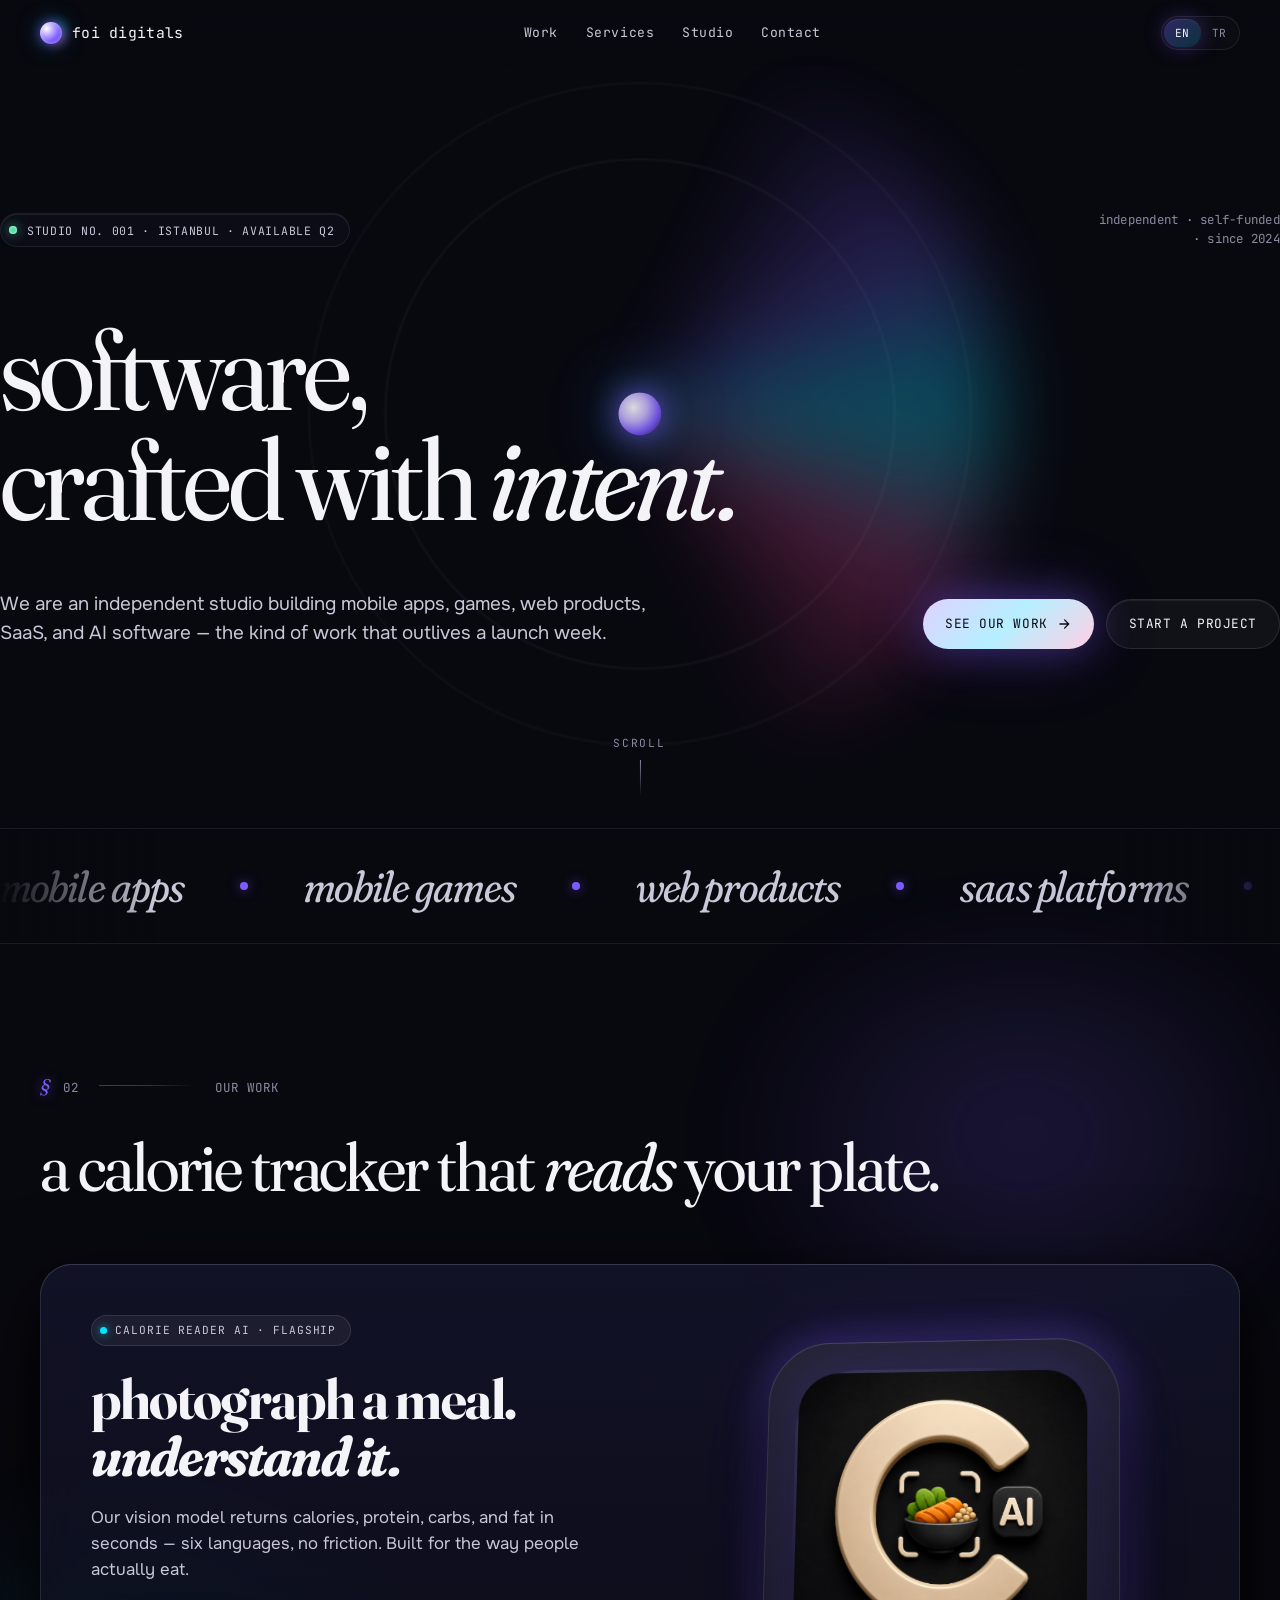
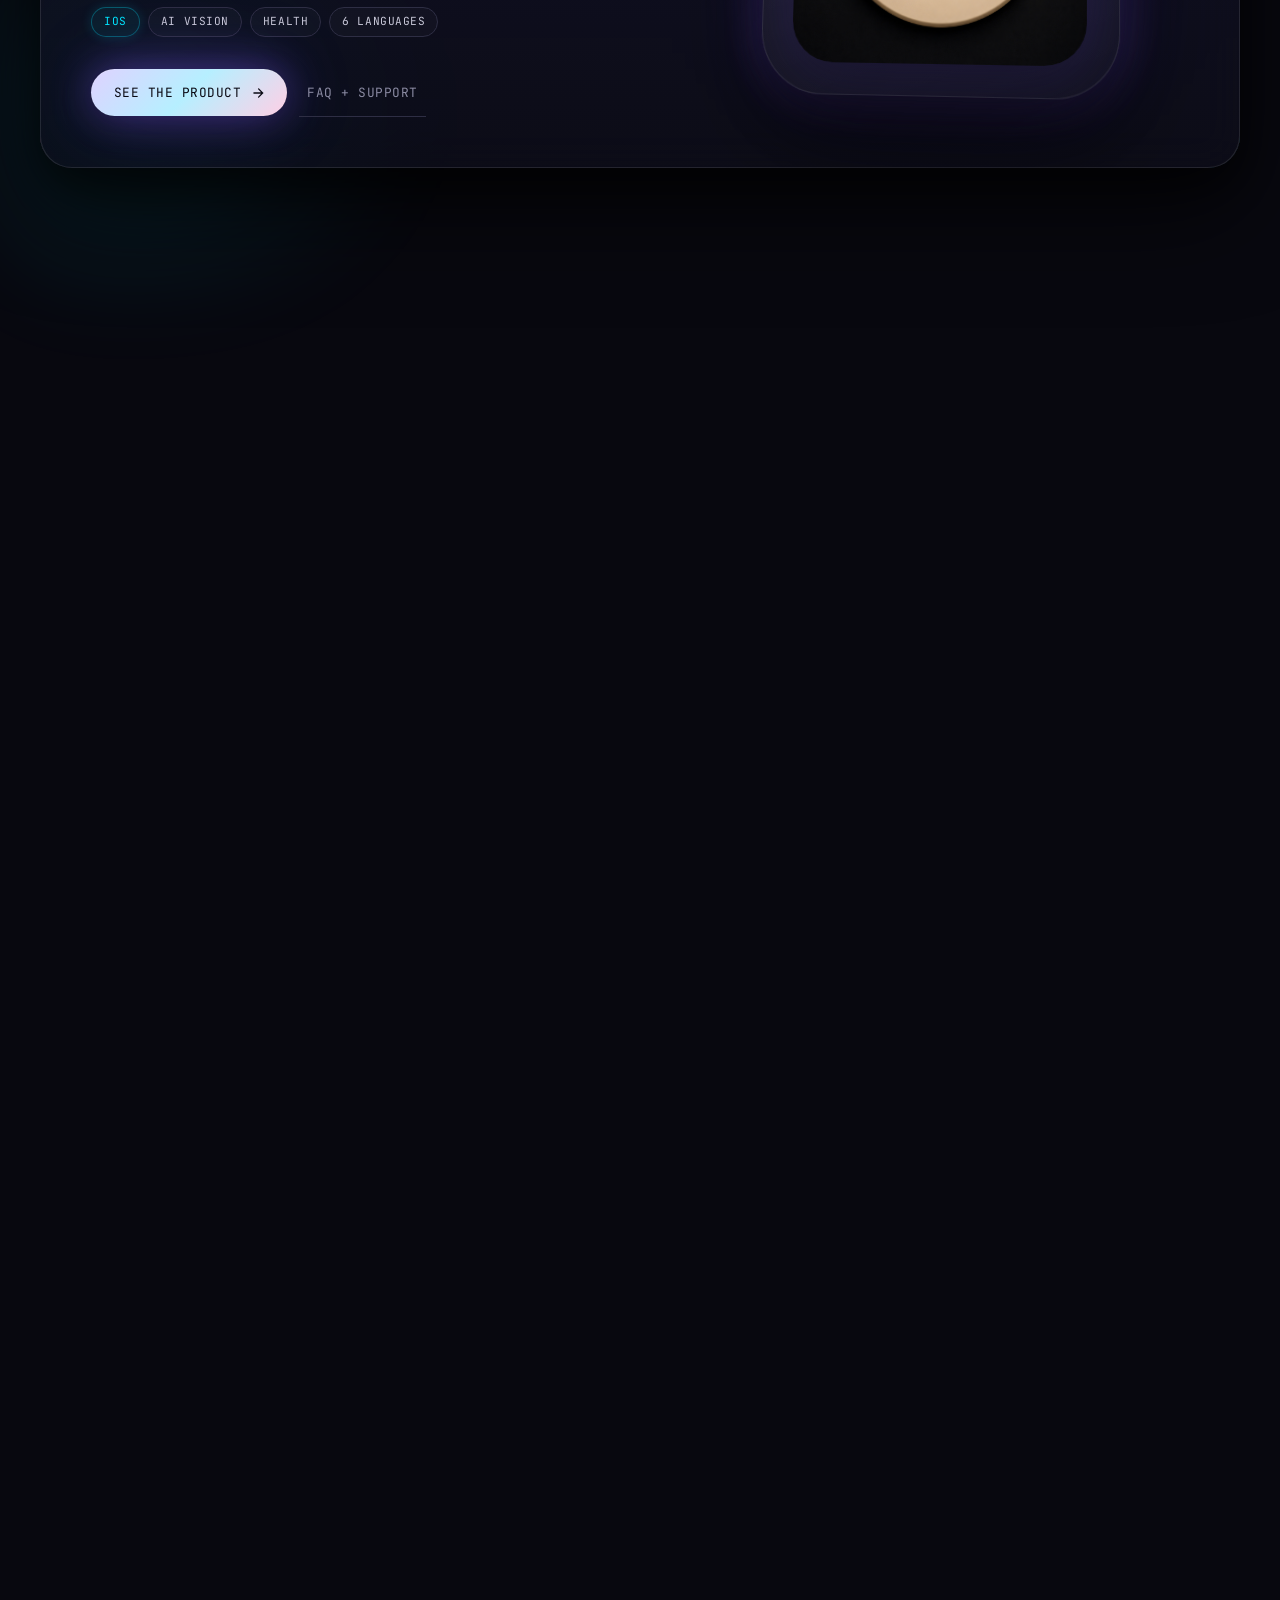
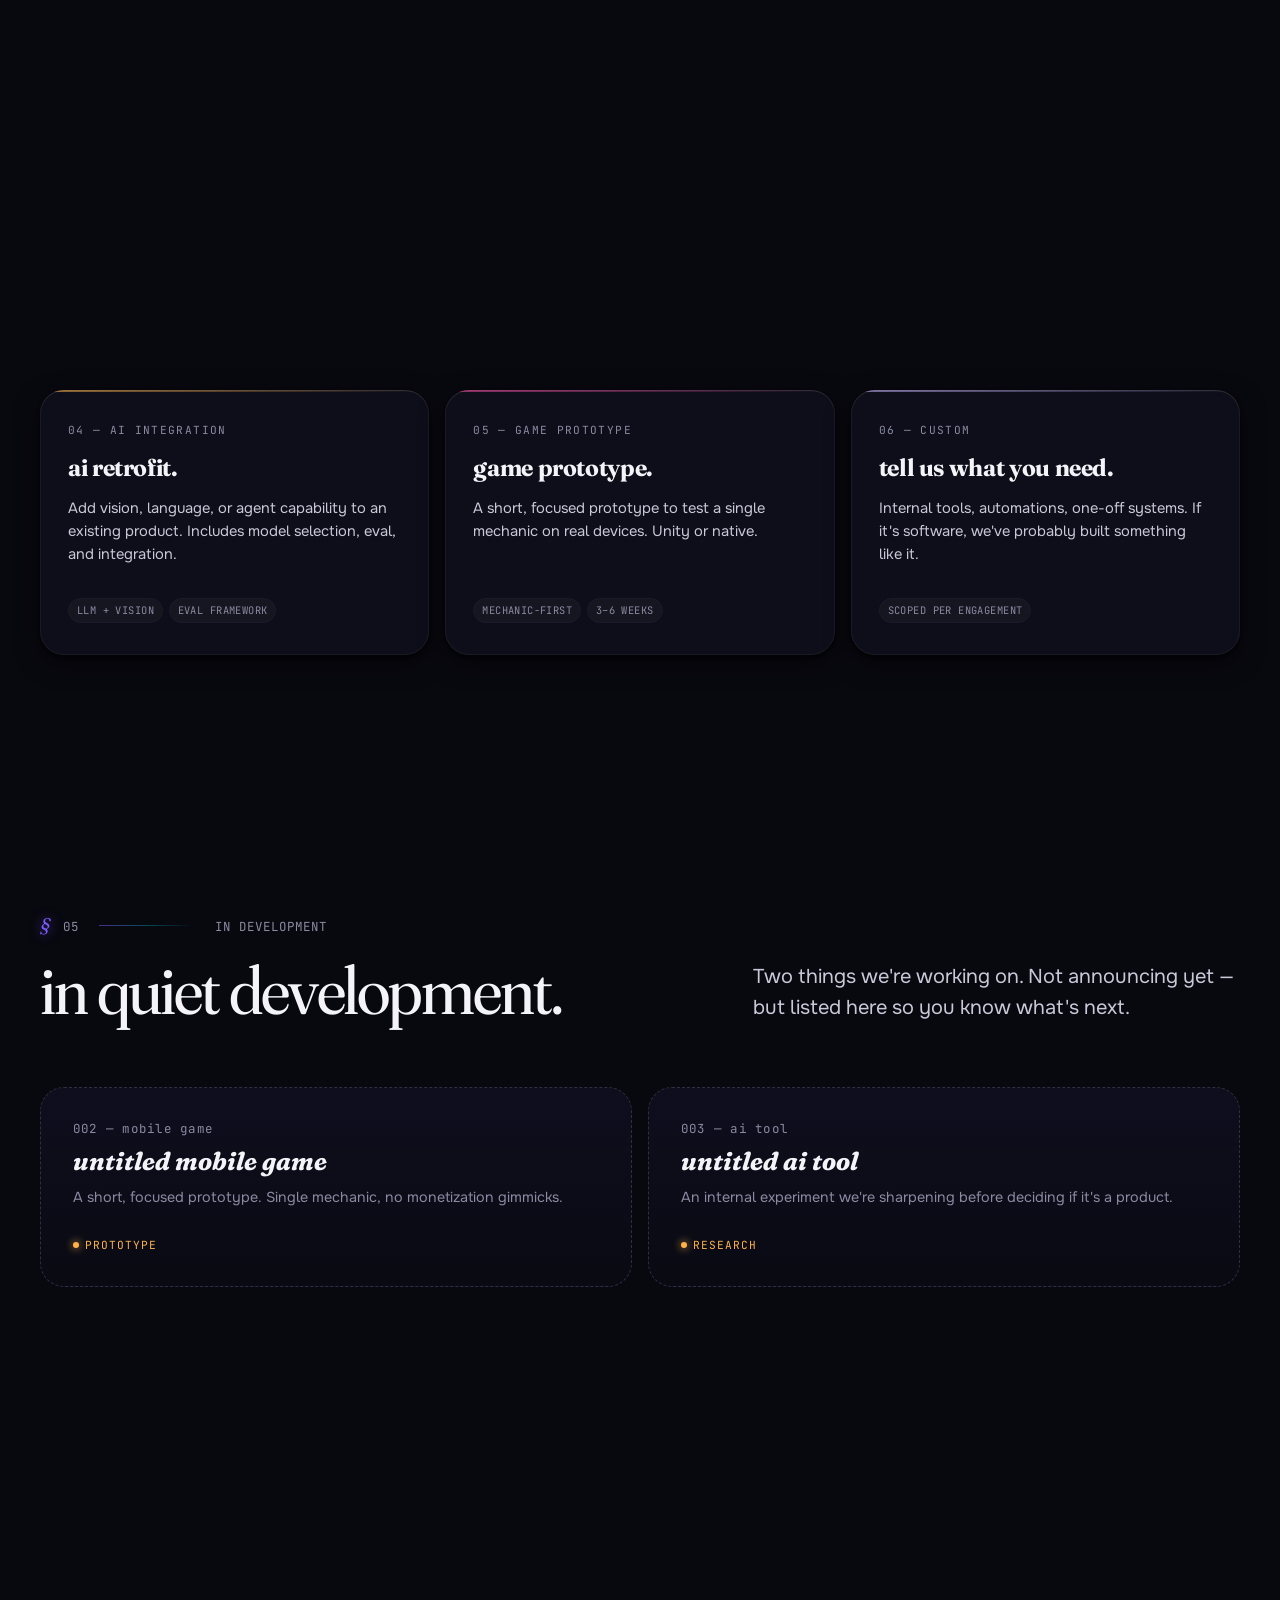
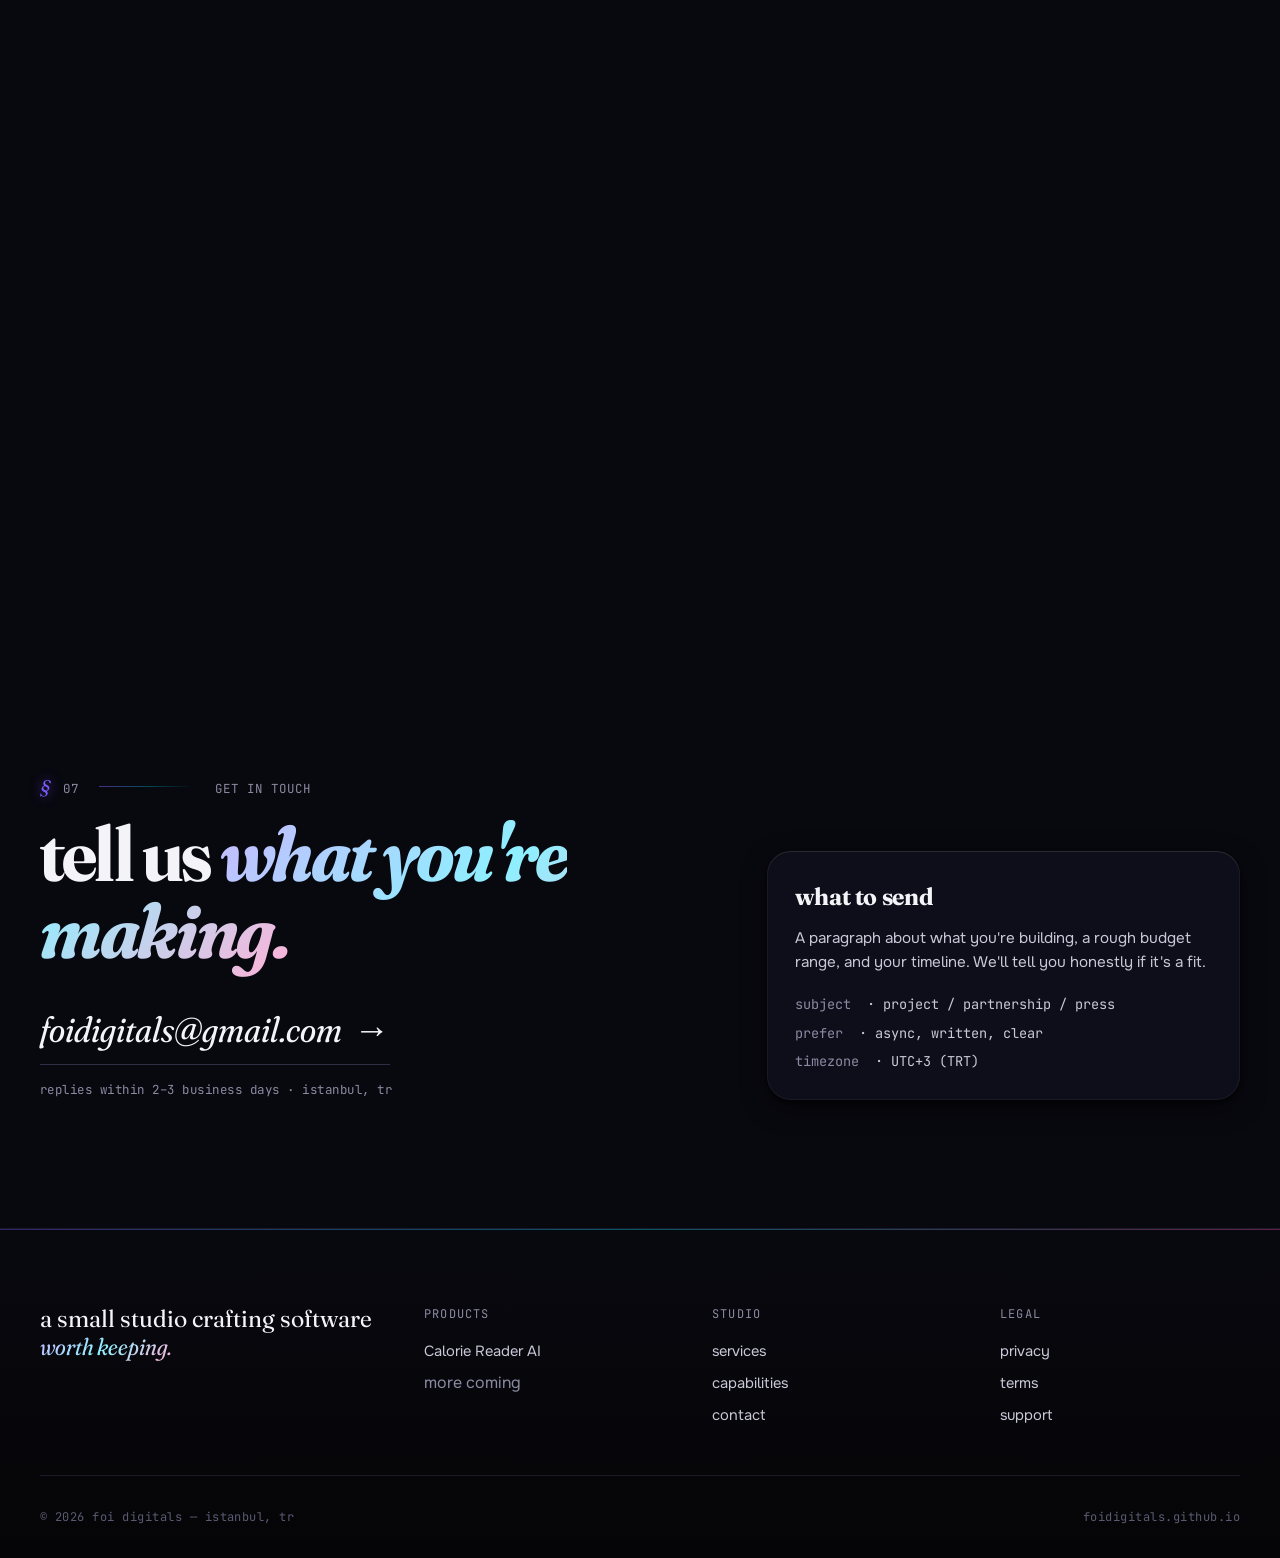
==== commit 13950ac7: "Add files via upload" ====
--- a/index.html
+++ b/index.html
@@ -3,309 +3,474 @@
 <head>
   <meta charset="UTF-8" />
   <meta name="viewport" content="width=device-width, initial-scale=1, viewport-fit=cover" />
-  <title>Foi Digitals — apps, games, and tools worth keeping</title>
-  <meta name="description" content="Foi Digitals is an independent studio crafting mobile apps, mobile games, web products, and AI-powered software." />
-  <meta name="theme-color" content="#000000" />
+  <title>Foi Digitals — software, crafted with intent</title>
+  <meta name="description" content="Foi Digitals is an independent studio crafting mobile apps, mobile games, web apps, SaaS, and AI software." />
+  <meta name="theme-color" content="#08080F" />
+
+  <meta property="og:title" content="Foi Digitals — software, crafted with intent" />
+  <meta property="og:description" content="An independent studio crafting mobile apps, games, web apps, SaaS, and AI software." />
+  <meta property="og:type" content="website" />
+  <meta property="og:url" content="https://foidigitals.github.io/" />
 
   <link rel="preconnect" href="https://fonts.googleapis.com" />
   <link rel="preconnect" href="https://fonts.gstatic.com" crossorigin />
   <link
     rel="stylesheet"
-    href="https://fonts.googleapis.com/css2?family=Boldonse&family=Hanken+Grotesk:wght@400;500;600&family=Instrument+Serif:ital@0;1&family=JetBrains+Mono:wght@400;500&display=swap"
+    href="https://fonts.googleapis.com/css2?family=Fraunces:ital,opsz,wght,SOFT,WONK@0,9..144,300..700,30..100,0..1;1,9..144,300..700,30..100,0..1&family=JetBrains+Mono:wght@400;500&family=Onest:wght@400;500;600;700&display=swap"
   />
   <link rel="stylesheet" href="assets/styles.css" />
   <link rel="icon" type="image/png" href="assets/images/calorie-reader-ai.png" />
 </head>
 
 <body>
-  <header class="site-header">
+  <!-- HEADER -->
+  <header class="site-header" id="siteHeader">
     <div class="container">
       <a href="index.html" class="brand" aria-label="Foi Digitals — home">
-        <span class="brand-mark-magic" aria-hidden="true"></span>
-        <span class="brand-name">foi digitals</span>
+        <span class="brand-mark" aria-hidden="true"></span>
+        <span>foi digitals</span>
       </a>
 
       <nav class="site-nav" aria-label="Primary">
-        <a href="index.html#work"><span data-i18n="nav.work">work</span></a>
-        <a href="index.html#about"><span data-i18n="nav.about">studio</span></a>
-        <a href="support.html"><span data-i18n="nav.support">support</span></a>
-        <a href="index.html#contact"><span data-i18n="nav.contact">contact</span></a>
+        <a href="#work"><span data-i18n="nav.work">work</span></a>
+        <a href="#services"><span data-i18n="nav.services">services</span></a>
+        <a href="#studio"><span data-i18n="nav.studio">studio</span></a>
+        <a href="#contact"><span data-i18n="nav.contact">contact</span></a>
       </nav>
 
-      <div class="lang-toggle" role="group" aria-label="Language">
-        <button type="button" class="lang-btn" data-lang="en" aria-pressed="false">EN</button>
-        <button type="button" class="lang-btn" data-lang="tr" aria-pressed="false">TR</button>
-      </div>
-
-      <button class="menu-btn" type="button" aria-label="Toggle menu" aria-expanded="false">
-        <svg viewBox="0 0 24 24" fill="none" stroke="currentColor" stroke-width="1.7" stroke-linecap="round"><path d="M4 7h16M4 12h16M4 17h16"/></svg>
-      </button>
+      <div class="header-right">
+        <div class="lang-toggle" role="group" aria-label="Language">
+          <button type="button" class="lang-btn" data-lang="en" aria-pressed="false">EN</button>
+          <button type="button" class="lang-btn" data-lang="tr" aria-pressed="false">TR</button>
+        </div>
+
+        <button class="menu-btn" type="button" aria-label="Toggle menu" aria-expanded="false" id="menuBtn">
+          <svg viewBox="0 0 24 24" fill="none" stroke="currentColor" stroke-width="1.7" stroke-linecap="round"><path d="M4 7h16M4 12h16M4 17h16"/></svg>
+        </button>
+      </div>
     </div>
   </header>
 
+  <!-- MOBILE DRAWER -->
+  <div class="mobile-drawer" id="mobileDrawer" aria-hidden="true">
+    <button class="close" type="button" aria-label="Close menu" id="closeMenuBtn">
+      <svg width="18" height="18" viewBox="0 0 24 24" fill="none" stroke="currentColor" stroke-width="1.7" stroke-linecap="round"><path d="M6 6l12 12M18 6L6 18"/></svg>
+    </button>
+    <a href="#work" data-i18n="nav.work">work</a>
+    <a href="#services" data-i18n="nav.services">services</a>
+    <a href="#studio" data-i18n="nav.studio">studio</a>
+    <a href="#contact" data-i18n="nav.contact">contact</a>
+    <a href="support.html" data-i18n="nav.support">support</a>
+  </div>
+
   <main>
     <!-- HERO -->
-    <section class="hero">
+    <section class="hero" id="hero">
+      <div class="compass" aria-hidden="true">
+        <div class="compass-rings"></div>
+        <div class="compass-beam"></div>
+        <div class="compass-core"></div>
+      </div>
+
       <div class="container">
         <div class="hero-top">
           <span class="hero-tag">
-            <span class="magic-orb" aria-hidden="true"></span>
-            <span data-i18n="home.heroTag">studio no. 001 / istanbul</span>
+            <span class="orb" aria-hidden="true"></span>
+            <span data-i18n="hero.tag">studio no. 001 · istanbul · available q2</span>
           </span>
-          <p class="hero-side" data-i18n-html="home.heroSideHtml">An independent studio.</p>
-        </div>
-
-        <h1 class="hero-title" data-i18n-html="home.heroTitleHtml">we make software<br>worth <em>keeping.</em></h1>
+          <p class="hero-side" data-i18n="hero.side">independent · self-funded · since 2024</p>
+        </div>
+
+        <h1 class="h-hero hero-title" data-i18n-html="hero.titleHtml">software,<br>crafted with <em>intent.</em></h1>
 
         <div class="hero-bottom">
-          <p class="hero-lede" data-i18n="home.heroLede">Four disciplines. One small team.</p>
-          <a href="#work" class="hero-scroll">
-            <span data-i18n="home.heroScroll">scroll to see the work</span>
-            <svg viewBox="0 0 24 24" fill="none" stroke="currentColor" stroke-width="1.5" stroke-linecap="round">
-              <path d="M12 5v14M5 12l7 7 7-7"/>
-            </svg>
-          </a>
-        </div>
+          <p class="hero-lede" data-i18n="hero.lede">
+            We are an independent studio building mobile apps, games, web products, SaaS, and AI software — the kind of work that outlives a launch week.
+          </p>
+          <div class="hero-cta-row">
+            <a href="#work" class="btn btn-primary">
+              <span data-i18n="hero.ctaWork">see our work</span>
+              <svg viewBox="0 0 24 24" fill="none" stroke="currentColor" stroke-width="2.2" stroke-linecap="round"><path d="M5 12h14M13 5l7 7-7 7"/></svg>
+            </a>
+            <a href="#contact" class="btn btn-secondary">
+              <span data-i18n="hero.ctaProject">start a project</span>
+            </a>
+          </div>
+        </div>
+      </div>
+
+      <div class="hero-scroll-cue" aria-hidden="true">
+        <span data-i18n="hero.scroll">scroll</span>
       </div>
     </section>
 
     <!-- MARQUEE -->
     <section class="marquee" aria-hidden="true">
       <div class="marquee-track">
-        <span class="marquee-item"><span data-i18n="home.marquee1">mobile apps</span></span>
-        <span class="marquee-dot"></span>
-        <span class="marquee-item"><span data-i18n="home.marquee2">mobile games</span></span>
-        <span class="marquee-dot"></span>
-        <span class="marquee-item"><span data-i18n="home.marquee3">web products</span></span>
-        <span class="marquee-dot"></span>
-        <span class="marquee-item"><span data-i18n="home.marquee4">ai software</span></span>
-        <span class="marquee-dot"></span>
-        <span class="marquee-item" data-i18n-html="home.marqueeAccentHtml"><em>made with care</em></span>
-        <span class="marquee-dot"></span>
-      </div>
-    </section>
-
-    <!-- CAPABILITIES — bento grid -->
-    <section class="capabilities" id="about">
-      <div class="container">
-        <header class="section-head-row reveal">
+        <span class="marquee-item" data-i18n="marquee.1">mobile apps</span>
+        <span class="marquee-dot"></span>
+        <span class="marquee-item" data-i18n="marquee.2">mobile games</span>
+        <span class="marquee-dot"></span>
+        <span class="marquee-item" data-i18n="marquee.3">web products</span>
+        <span class="marquee-dot"></span>
+        <span class="marquee-item" data-i18n="marquee.4">saas platforms</span>
+        <span class="marquee-dot"></span>
+        <span class="marquee-item" data-i18n="marquee.5">ai software</span>
+        <span class="marquee-dot"></span>
+        <span class="marquee-item is-accent" data-i18n="marquee.accent">made with care</span>
+        <span class="marquee-dot"></span>
+        <!-- duplicate for seamless loop -->
+        <span class="marquee-item" data-i18n="marquee.1">mobile apps</span>
+        <span class="marquee-dot"></span>
+        <span class="marquee-item" data-i18n="marquee.2">mobile games</span>
+        <span class="marquee-dot"></span>
+        <span class="marquee-item" data-i18n="marquee.3">web products</span>
+        <span class="marquee-dot"></span>
+        <span class="marquee-item" data-i18n="marquee.4">saas platforms</span>
+        <span class="marquee-dot"></span>
+        <span class="marquee-item" data-i18n="marquee.5">ai software</span>
+        <span class="marquee-dot"></span>
+        <span class="marquee-item is-accent" data-i18n="marquee.accent">made with care</span>
+        <span class="marquee-dot"></span>
+      </div>
+    </section>
+
+    <!-- FEATURED WORK -->
+    <section class="section featured" id="work">
+      <div class="featured-bg" aria-hidden="true"></div>
+      <div class="container">
+        <header class="section-head reveal">
+          <p class="section-id"><span>02</span><span class="rule"></span><span data-i18n="featured.id">our work</span></p>
+          <h2 class="h-display" data-i18n-html="featured.heading">a calorie tracker that <em>reads</em> your plate.</h2>
+        </header>
+
+        <article class="featured-card reveal r-delay-1">
+          <div class="featured-inner">
+            <div>
+              <span class="featured-pill">
+                <span class="orb" aria-hidden="true"></span>
+                <span data-i18n="featured.pill">calorie reader ai · flagship</span>
+              </span>
+              <h3 class="featured-title" data-i18n-html="featured.title">photograph a meal. <em>understand it.</em></h3>
+              <p class="featured-desc" data-i18n="featured.desc">
+                Our vision model returns calories, protein, carbs, and fat in seconds — six languages, no friction. Built for the way people actually eat.
+              </p>
+              <div class="featured-tags">
+                <span class="tag is-accent">iOS</span>
+                <span class="tag" data-i18n="featured.tag2">AI vision</span>
+                <span class="tag" data-i18n="featured.tag3">health</span>
+                <span class="tag" data-i18n="featured.tag4">6 languages</span>
+              </div>
+              <div class="featured-actions">
+                <a href="apps/calorie-reader-ai/index.html" class="btn btn-primary">
+                  <span data-i18n="featured.ctaPrimary">see the product</span>
+                  <svg viewBox="0 0 24 24" fill="none" stroke="currentColor" stroke-width="2.2" stroke-linecap="round"><path d="M5 12h14M13 5l7 7-7 7"/></svg>
+                </a>
+                <a href="apps/calorie-reader-ai/support.html" class="btn-ghost btn" data-i18n="featured.ctaGhost">faq + support</a>
+              </div>
+            </div>
+            <div class="featured-visual" data-tilt>
+              <div class="featured-logo" id="featuredLogo">
+                <img src="assets/images/calorie-reader-ai.png" alt="Calorie Reader AI app icon" />
+              </div>
+            </div>
+          </div>
+        </article>
+      </div>
+    </section>
+
+    <!-- CAPABILITIES (BENTO) -->
+    <section class="section" id="studio">
+      <div class="container">
+        <header class="section-head section-head--row reveal">
           <div>
-            <span class="eyebrow" data-i18n="home.capLabel">capabilities</span>
-            <h2 class="h-display" data-i18n="home.capHeading">what the studio makes.</h2>
-          </div>
-          <p class="section-head-text" data-i18n="home.capLede">
-            Four disciplines, one studio. We move between them deliberately so each product feels considered, not assembled.
+            <p class="section-id"><span>03</span><span class="rule"></span><span data-i18n="cap.id">the studio</span></p>
+            <h2 class="h-display" data-i18n-html="cap.heading">five disciplines, <em>one studio.</em></h2>
+          </div>
+          <p class="lede" data-i18n="cap.lede">
+            We move deliberately between disciplines so each product feels considered, not assembled. Few things, made well.
           </p>
         </header>
 
-        <div class="bento reveal">
-          <article class="bento-card b-1">
-            <div>
-              <span class="bento-card-num">01 / mobile</span>
-              <h3 class="bento-card-title" data-i18n="home.cap1Title">mobile apps</h3>
-              <p class="bento-card-desc" data-i18n="home.cap1Desc">iOS and Android consumer apps with calm interfaces and a native feel.</p>
-            </div>
-            <svg class="bento-card-icon" viewBox="0 0 32 32" fill="none" stroke="currentColor" stroke-width="1.4" stroke-linecap="round" stroke-linejoin="round">
-              <rect x="10" y="3" width="12" height="26" rx="3"/>
-              <path d="M14 25h4"/>
+        <div class="bento">
+          <article class="bento-card b-1 reveal">
+            <div>
+              <svg class="bento-icon" viewBox="0 0 32 32" fill="none" stroke="currentColor" stroke-width="1.4" stroke-linecap="round" stroke-linejoin="round">
+                <rect x="9" y="3" width="14" height="26" rx="3.5"/>
+                <path d="M14 25.5h4"/>
+                <path d="M13 7h6" opacity=".5"/>
+              </svg>
+              <span class="bento-num">01 / mobile</span>
+              <h3 class="bento-card-title" data-i18n="cap.mobile.title">mobile apps.</h3>
+            </div>
+            <p class="bento-card-desc" data-i18n="cap.mobile.desc">
+              iOS and Android consumer apps with calm interfaces, native feel, and shipping discipline. SwiftUI, Kotlin, React Native.
+            </p>
+          </article>
+
+          <article class="bento-card b-2 reveal r-delay-1">
+            <svg class="bento-icon" viewBox="0 0 32 32" fill="none" stroke="currentColor" stroke-width="1.4" stroke-linecap="round" stroke-linejoin="round">
+              <rect x="3" y="9" width="26" height="15" rx="5"/>
+              <path d="M10 16v4M8 18h4"/>
+              <circle cx="21" cy="16" r="1"/>
+              <circle cx="25" cy="18" r="1"/>
+              <circle cx="23" cy="20" r="1"/>
             </svg>
-          </article>
-
-          <article class="bento-card b-2">
-            <div>
-              <span class="bento-card-num">02 / games</span>
-              <h3 class="bento-card-title" data-i18n="home.cap2Title">mobile games</h3>
-            </div>
-            <svg class="bento-card-icon" viewBox="0 0 32 32" fill="none" stroke="currentColor" stroke-width="1.4" stroke-linecap="round" stroke-linejoin="round">
-              <rect x="3" y="10" width="26" height="14" rx="4"/>
-              <path d="M9 15v4M7 17h4M20 17h.01M24 17h.01M22 15h.01M22 19h.01"/>
+            <div>
+              <span class="bento-num">02 / games</span>
+              <h3 class="bento-card-title" data-i18n="cap.games.title">mobile games.</h3>
+              <p class="bento-card-desc" data-i18n="cap.games.desc">Short, focused mechanics. No dark patterns.</p>
+            </div>
+          </article>
+
+          <article class="bento-card b-3 reveal r-delay-2">
+            <svg class="bento-icon" viewBox="0 0 32 32" fill="none" stroke="currentColor" stroke-width="1.4" stroke-linecap="round" stroke-linejoin="round">
+              <circle cx="16" cy="16" r="13"/>
+              <path d="M3 16h26"/>
+              <path d="M16 3a18 18 0 010 26M16 3a18 18 0 000 26"/>
             </svg>
-          </article>
-
-          <article class="bento-card b-3">
-            <div>
-              <span class="bento-card-num">03 / web</span>
-              <h3 class="bento-card-title" data-i18n="home.cap3Title">web</h3>
-            </div>
-            <svg class="bento-card-icon" viewBox="0 0 32 32" fill="none" stroke="currentColor" stroke-width="1.4" stroke-linecap="round" stroke-linejoin="round">
-              <circle cx="16" cy="16" r="13"/>
-              <path d="M3 16h26M16 3a20 20 0 010 26M16 3a20 20 0 000 26"/>
+            <div>
+              <span class="bento-num">03 / web</span>
+              <h3 class="bento-card-title" data-i18n="cap.web.title">web products.</h3>
+              <p class="bento-card-desc" data-i18n="cap.web.desc">Marketing sites, dashboards, web apps. Fast & accessible.</p>
+            </div>
+          </article>
+
+          <article class="bento-card b-4 reveal">
+            <svg class="bento-icon" viewBox="0 0 32 32" fill="none" stroke="currentColor" stroke-width="1.4" stroke-linecap="round" stroke-linejoin="round">
+              <rect x="4" y="6" width="24" height="14" rx="2"/>
+              <path d="M4 11h24"/>
+              <path d="M9 25h14M16 20v5"/>
             </svg>
-          </article>
-
-          <article class="bento-card b-4">
-            <div>
-              <span class="bento-card-num">04 / ai</span>
-              <h3 class="bento-card-title" data-i18n="home.cap4Title">ai software</h3>
-            </div>
-            <svg class="bento-card-icon" viewBox="0 0 32 32" fill="none" stroke="currentColor" stroke-width="1.4" stroke-linecap="round" stroke-linejoin="round">
-              <path d="M16 4l2 5 5 2-5 2-2 5-2-5-5-2 5-2 2-5z"/>
-              <circle cx="25" cy="25" r="2.4"/>
+            <div>
+              <span class="bento-num">04 / saas</span>
+              <h3 class="bento-card-title" data-i18n="cap.saas.title">saas.</h3>
+              <p class="bento-card-desc" data-i18n="cap.saas.desc">Internal tools, B2B platforms, billing, auth.</p>
+            </div>
+          </article>
+
+          <article class="bento-card b-5 reveal r-delay-1">
+            <svg class="bento-icon" viewBox="0 0 32 32" fill="none" stroke="currentColor" stroke-width="1.4" stroke-linecap="round" stroke-linejoin="round">
+              <path d="M16 4l2.4 5.6L24 12l-5.6 2.4L16 20l-2.4-5.6L8 12l5.6-2.4z"/>
+              <circle cx="25" cy="24" r="2.4"/>
               <circle cx="7" cy="25" r="1.4"/>
             </svg>
-          </article>
-
-          <article class="bento-card b-5">
-            <div>
-              <span class="bento-card-num">+ / approach</span>
-              <h3 class="bento-card-title">
-                <em style="font-family: var(--f-italic); font-style: italic;">few</em>, made well.
-              </h3>
-              <p class="bento-card-desc" data-i18n="home.cap2Desc">Small, focused work over volume. Mechanics over monetization.</p>
-            </div>
-          </article>
-        </div>
-      </div>
-    </section>
-
-    <!-- FEATURED PRODUCT -->
-    <section class="featured" id="work">
-      <div class="featured-bg" aria-hidden="true"></div>
-      <div class="container">
-        <header class="reveal" style="margin-bottom: clamp(3rem, 5vw, 5rem);">
-          <span class="eyebrow" data-i18n="home.featLabel">featured product</span>
-          <h2 class="h-display" data-i18n="home.featTitle">a calorie tracker that reads your plate.</h2>
+            <div>
+              <span class="bento-num">05 / ai</span>
+              <h3 class="bento-card-title" data-i18n="cap.ai.title">ai software.</h3>
+              <p class="bento-card-desc" data-i18n="cap.ai.desc">LLM apps, vision pipelines, RAG, agents.</p>
+            </div>
+          </article>
+
+          <article class="bento-card b-6 reveal r-delay-2">
+            <svg class="bento-icon" viewBox="0 0 32 32" fill="none" stroke="currentColor" stroke-width="1.4" stroke-linecap="round" stroke-linejoin="round">
+              <path d="M6 16c2-4 6-6 10-6s8 2 10 6-6 6-10 6-8-2-10-6z"/>
+              <circle cx="16" cy="16" r="2"/>
+            </svg>
+            <div>
+              <span class="bento-num">+ / approach</span>
+              <h3 class="bento-card-title"><em data-i18n="cap.custom.title">custom programs.</em></h3>
+              <p class="bento-card-desc" data-i18n="cap.custom.desc">Bespoke tools and one-off systems built for a specific job.</p>
+            </div>
+          </article>
+        </div>
+      </div>
+    </section>
+
+    <!-- WORK WITH US — SERVICES -->
+    <section class="section services" id="services">
+      <div class="container">
+        <header class="section-head section-head--row reveal">
+          <div>
+            <p class="section-id"><span>04</span><span class="rule"></span><span data-i18n="svc.id">work with us</span></p>
+            <h2 class="h-display" data-i18n-html="svc.heading">have a project? <em>we'll build it.</em></h2>
+          </div>
+          <p class="lede" data-i18n="svc.lede">
+            Engagement models that fit how small teams actually ship. From a discovery sprint to a full product partnership.
+          </p>
         </header>
 
-        <article class="featured-inner reveal">
+        <div class="services-grid">
+          <article class="service-card s-mobile reveal">
+            <span class="num">01 — discovery sprint</span>
+            <h3 data-i18n="svc.1.title">two-week discovery.</h3>
+            <p data-i18n="svc.1.desc">A fixed-scope sprint to validate an idea. Wireframes, technical scoping, and a build estimate at the end.</p>
+            <div class="tags">
+              <span data-i18n="svc.1.tag1">fixed scope</span>
+              <span data-i18n="svc.1.tag2">2 weeks</span>
+              <span data-i18n="svc.1.tag3">deliverables</span>
+            </div>
+          </article>
+
+          <article class="service-card s-web reveal r-delay-1">
+            <span class="num">02 — build & ship</span>
+            <h3 data-i18n="svc.2.title">end-to-end build.</h3>
+            <p data-i18n="svc.2.desc">From zero to App Store / production. Design, engineering, infrastructure, and release. Best for a single product MVP.</p>
+            <div class="tags">
+              <span data-i18n="svc.2.tag1">design + engineering</span>
+              <span data-i18n="svc.2.tag2">6–16 weeks</span>
+            </div>
+          </article>
+
+          <article class="service-card s-saas reveal r-delay-2">
+            <span class="num">03 — partnership</span>
+            <h3 data-i18n="svc.3.title">ongoing partnership.</h3>
+            <p data-i18n="svc.3.desc">An embedded studio for product teams that need consistent shipping over multiple quarters. Monthly cadence.</p>
+            <div class="tags">
+              <span data-i18n="svc.3.tag1">retainer</span>
+              <span data-i18n="svc.3.tag2">quarterly review</span>
+            </div>
+          </article>
+
+          <article class="service-card s-ai reveal">
+            <span class="num">04 — ai integration</span>
+            <h3 data-i18n="svc.4.title">ai retrofit.</h3>
+            <p data-i18n="svc.4.desc">Add vision, language, or agent capability to an existing product. Includes model selection, eval, and integration.</p>
+            <div class="tags">
+              <span data-i18n="svc.4.tag1">LLM + vision</span>
+              <span data-i18n="svc.4.tag2">eval framework</span>
+            </div>
+          </article>
+
+          <article class="service-card s-games reveal r-delay-1">
+            <span class="num">05 — game prototype</span>
+            <h3 data-i18n="svc.5.title">game prototype.</h3>
+            <p data-i18n="svc.5.desc">A short, focused prototype to test a single mechanic on real devices. Unity or native.</p>
+            <div class="tags">
+              <span data-i18n="svc.5.tag1">mechanic-first</span>
+              <span data-i18n="svc.5.tag2">3–6 weeks</span>
+            </div>
+          </article>
+
+          <article class="service-card s-custom reveal r-delay-2">
+            <span class="num">06 — custom</span>
+            <h3 data-i18n="svc.6.title">tell us what you need.</h3>
+            <p data-i18n="svc.6.desc">Internal tools, automations, one-off systems. If it's software, we've probably built something like it.</p>
+            <div class="tags">
+              <span data-i18n="svc.6.tag1">scoped per engagement</span>
+            </div>
+          </article>
+        </div>
+      </div>
+    </section>
+
+    <!-- NEXT FROM THE STUDIO -->
+    <section class="section">
+      <div class="container">
+        <header class="section-head section-head--row reveal">
           <div>
-            <span class="featured-pill">
-              <span class="magic-orb" aria-hidden="true"></span>
-              <span data-i18n="home.featPill">calorie reader ai</span>
-            </span>
-            <h3 class="featured-title" data-i18n="home.featTitle">a calorie tracker that <em>reads</em> your plate.</h3>
-            <p class="featured-desc" data-i18n="home.featDesc">
-              Photograph a meal. Our vision model returns calories, protein, carbs, and fat in seconds.
-            </p>
-            <div class="featured-tags">
-              <span class="featured-tag" data-i18n="home.featTag1">iOS</span>
-              <span class="featured-tag" data-i18n="home.featTag2">AI vision</span>
-              <span class="featured-tag" data-i18n="home.featTag3">health</span>
-              <span class="featured-tag" data-i18n="home.featTag4">6 languages</span>
-            </div>
-            <div class="featured-actions">
-              <a href="apps/calorie-reader-ai/index.html" class="btn btn-primary">
-                <span data-i18n="home.featCtaPrimary">see the product</span>
-                <svg viewBox="0 0 24 24" fill="none" stroke="currentColor" stroke-width="2" stroke-linecap="round"><path d="M5 12h14M13 5l7 7-7 7"/></svg>
-              </a>
-              <span class="btn btn-ghost" data-i18n="home.featCtaGhost">app store soon</span>
-            </div>
-          </div>
-          <div class="featured-visual">
-            <div class="featured-logo">
-              <img src="assets/images/calorie-reader-ai.png" alt="Calorie Reader AI app logo" />
-            </div>
-          </div>
-        </article>
-      </div>
-    </section>
-
-    <!-- NEXT FROM THE STUDIO -->
-    <section class="next-section">
-      <div class="container">
-        <header class="section-head-row reveal">
-          <div>
-            <span class="eyebrow" data-i18n="home.nextLabel">next from the studio</span>
-            <h2 class="h-display" data-i18n="home.nextHeading">in quiet development.</h2>
-          </div>
+            <p class="section-id"><span>05</span><span class="rule"></span><span data-i18n="next.id">in development</span></p>
+            <h2 class="h-display" data-i18n="next.heading">in quiet development.</h2>
+          </div>
+          <p class="lede" data-i18n="next.lede">
+            Two things we're working on. Not announcing yet — but listed here so you know what's next.
+          </p>
         </header>
 
         <div class="next-grid">
           <article class="next-card reveal">
-            <span class="next-card-num" data-i18n="home.next1Index">002</span>
-            <h3 class="next-card-title" data-i18n="home.next1Title">untitled mobile game</h3>
-            <p class="next-card-desc" data-i18n="home.next1Desc">A short, focused game prototype.</p>
-            <span class="next-card-status" data-i18n="home.next1Status">prototype</span>
-          </article>
+            <span class="num">002 — mobile game</span>
+            <h3 data-i18n="next.1.title">untitled mobile game</h3>
+            <p data-i18n="next.1.desc">A short, focused prototype. Single mechanic, no monetization gimmicks.</p>
+            <span class="status" data-i18n="next.1.status">prototype</span>
+          </article>
+
           <article class="next-card reveal r-delay-1">
-            <span class="next-card-num" data-i18n="home.next2Index">003</span>
-            <h3 class="next-card-title" data-i18n="home.next2Title">untitled ai tool</h3>
-            <p class="next-card-desc" data-i18n="home.next2Desc">An internal experiment.</p>
-            <span class="next-card-status" data-i18n="home.next2Status">research</span>
-          </article>
-        </div>
-      </div>
-    </section>
-
-    <!-- PHILOSOPHY -->
-    <section class="philosophy">
-      <div class="container">
-        <header class="section-head-row reveal">
-          <div>
-            <span class="eyebrow" data-i18n="home.philosLabel">how we work</span>
-            <h2 class="h-display" data-i18n="home.philosHeading">three things we hold to.</h2>
-          </div>
+            <span class="num">003 — ai tool</span>
+            <h3 data-i18n="next.2.title">untitled ai tool</h3>
+            <p data-i18n="next.2.desc">An internal experiment we're sharpening before deciding if it's a product.</p>
+            <span class="status" data-i18n="next.2.status">research</span>
+          </article>
+        </div>
+      </div>
+    </section>
+
+    <!-- HOW WE WORK -->
+    <section class="section">
+      <div class="container">
+        <header class="section-head reveal">
+          <p class="section-id"><span>06</span><span class="rule"></span><span data-i18n="philos.id">how we work</span></p>
+          <h2 class="h-display" data-i18n="philos.heading">three things we hold to.</h2>
         </header>
 
         <div class="philos-list">
           <div class="philos-row reveal">
             <span class="philos-num">i</span>
-            <div>
-              <h3 class="philos-statement" data-i18n="home.philos1Title">few products, made well.</h3>
-              <p class="philos-body" data-i18n="home.philos1Body">Cadence over volume.</p>
-            </div>
-          </div>
-          <div class="philos-row reveal">
+            <h3 class="philos-statement" data-i18n-html="philos.1.title">few things, <em>made well.</em></h3>
+            <p class="philos-body" data-i18n="philos.1.body">Cadence over volume. We'd rather ship one product that lasts five years than ten that don't.</p>
+          </div>
+          <div class="philos-row reveal r-delay-1">
             <span class="philos-num">ii</span>
-            <div>
-              <h3 class="philos-statement" data-i18n="home.philos2Title">calm by default.</h3>
-              <p class="philos-body" data-i18n="home.philos2Body">No dark patterns.</p>
-            </div>
-          </div>
-          <div class="philos-row reveal">
+            <h3 class="philos-statement" data-i18n-html="philos.2.title">calm by <em>default.</em></h3>
+            <p class="philos-body" data-i18n="philos.2.body">No dark patterns, no manufactured urgency. The product should respect the person using it.</p>
+          </div>
+          <div class="philos-row reveal r-delay-2">
             <span class="philos-num">iii</span>
-            <div>
-              <h3 class="philos-statement" data-i18n="home.philos3Title">independent and patient.</h3>
-              <p class="philos-body" data-i18n="home.philos3Body">Self-funded, small team.</p>
-            </div>
+            <h3 class="philos-statement" data-i18n-html="philos.3.title">independent and <em>patient.</em></h3>
+            <p class="philos-body" data-i18n="philos.3.body">Self-funded. Small team. We take the time the work needs.</p>
           </div>
         </div>
       </div>
     </section>
 
     <!-- CONTACT -->
-    <section class="contact" id="contact">
-      <div class="container">
-        <div class="contact-inner reveal">
-          <span class="eyebrow" data-i18n="home.contactLabel">get in touch</span>
-          <h2 class="contact-title" data-i18n-html="home.contactTitleHtml">tell us <em>what you are making.</em></h2>
-          <a class="contact-email" href="mailto:foidigitals@gmail.com">foidigitals@gmail.com</a>
-          <p class="contact-meta" data-i18n="home.contactNote">replies within 2–3 business days</p>
+    <section class="section contact" id="contact">
+      <div class="container">
+        <div class="contact-grid">
+          <div class="reveal">
+            <p class="section-id"><span>07</span><span class="rule"></span><span data-i18n="contact.id">get in touch</span></p>
+            <h2 class="contact-title" data-i18n-html="contact.title">tell us <em>what you're making.</em></h2>
+            <a class="contact-email" href="mailto:foidigitals@gmail.com">foidigitals@gmail.com</a>
+            <p class="contact-meta" data-i18n="contact.meta">replies within 2–3 business days · istanbul, tr</p>
+          </div>
+
+          <aside class="contact-side reveal r-delay-1">
+            <h4 data-i18n="contact.side.title">what to send</h4>
+            <p data-i18n="contact.side.body">A paragraph about what you're building, a rough budget range, and your timeline. We'll tell you honestly if it's a fit.</p>
+            <ul>
+              <li><span data-i18n="contact.side.l1">subject</span> · project / partnership / press</li>
+              <li><span data-i18n="contact.side.l2">prefer</span> · async, written, clear</li>
+              <li><span data-i18n="contact.side.l3">timezone</span> · UTC+3 (TRT)</li>
+            </ul>
+          </aside>
         </div>
       </div>
     </section>
   </main>
 
+  <!-- FOOTER -->
   <footer class="site-footer">
     <div class="container">
       <div class="footer-top">
-        <p class="footer-statement" data-i18n="footer.tagline">a small studio crafting software <em>worth keeping.</em></p>
-        <div class="footer-nav-grid">
-          <div class="footer-col">
-            <h4 data-i18n="footer.col_products">products</h4>
-            <ul>
-              <li><a href="apps/calorie-reader-ai/index.html" data-i18n="footer.link_calorie">Calorie Reader AI</a></li>
-              <li><span style="color: var(--ink-4);" data-i18n="footer.link_calorie_more">more coming</span></li>
-            </ul>
-          </div>
-          <div class="footer-col">
-            <h4 data-i18n="footer.col_legal">legal</h4>
-            <ul>
-              <li><a href="privacy.html" data-i18n="footer.link_privacy">privacy</a></li>
-              <li><a href="terms.html" data-i18n="footer.link_terms">terms</a></li>
-              <li><a href="support.html" data-i18n="footer.link_support">support</a></li>
-            </ul>
-          </div>
-          <div class="footer-col">
-            <h4>contact</h4>
-            <ul>
-              <li><a href="mailto:foidigitals@gmail.com">foidigitals@gmail.com</a></li>
-            </ul>
-          </div>
-        </div>
-      </div>
+        <p class="footer-statement" data-i18n-html="footer.statement">a small studio crafting software <em>worth keeping.</em></p>
+
+        <div class="footer-col">
+          <h4 data-i18n="footer.col.products">products</h4>
+          <ul>
+            <li><a href="apps/calorie-reader-ai/index.html" data-i18n="footer.link.calorie">Calorie Reader AI</a></li>
+            <li><span class="text-muted" data-i18n="footer.link.more">more coming</span></li>
+          </ul>
+        </div>
+        <div class="footer-col">
+          <h4 data-i18n="footer.col.studio">studio</h4>
+          <ul>
+            <li><a href="#services" data-i18n="footer.link.services">services</a></li>
+            <li><a href="#studio" data-i18n="footer.link.capabilities">capabilities</a></li>
+            <li><a href="#contact" data-i18n="footer.link.contact">contact</a></li>
+          </ul>
+        </div>
+        <div class="footer-col">
+          <h4 data-i18n="footer.col.legal">legal</h4>
+          <ul>
+            <li><a href="privacy.html" data-i18n="footer.link.privacy">privacy</a></li>
+            <li><a href="terms.html" data-i18n="footer.link.terms">terms</a></li>
+            <li><a href="support.html" data-i18n="footer.link.support">support</a></li>
+          </ul>
+        </div>
+      </div>
+
       <div class="footer-bottom">
-        <span data-i18n="footer.copyright">© 2026 foi digitals.</span>
+        <span data-i18n="footer.copyright">© 2026 foi digitals — istanbul, tr</span>
         <span>foidigitals.github.io</span>
       </div>
     </div>
--- a/assets/styles.css
+++ b/assets/styles.css
@@ -1,1844 +1,1597 @@
 /* ============================================================
-   Foi Digitals — v3 "Studio in motion"
-   Framer/Awwwards direction: pure black, big display type,
-   custom cursor, magnetic buttons, marquee, parallax,
-   conic-gradient accents, bento grid.
+   FOI DIGITALS — CINEMATIC DARK + AURORA
+   Design system + site styles.
    ============================================================ */
 
+/* ----- CSS RESET (tight) -------------------------------------- */
+*, *::before, *::after { box-sizing: border-box; }
+* { margin: 0; padding: 0; }
+html { -webkit-text-size-adjust: 100%; text-size-adjust: 100%; scroll-behavior: smooth; }
+body { line-height: 1.5; -webkit-font-smoothing: antialiased; text-rendering: optimizeLegibility; }
+img, picture, svg, video { display: block; max-width: 100%; }
+button, input, textarea, select { font: inherit; color: inherit; background: none; border: 0; }
+a { color: inherit; text-decoration: none; }
+ul { list-style: none; }
+:focus-visible { outline: 2px solid var(--aur-cyan); outline-offset: 3px; border-radius: 4px; }
+::selection { background: rgba(124, 92, 255, 0.45); color: #fff; }
+
+/* ----- DESIGN TOKENS ------------------------------------------ */
 :root {
-  /* Surfaces — pure black scale */
-  --bg:            #000000;
-  --bg-2:          #050505;
-  --surface:       #0c0c0c;
-  --surface-2:     #161616;
-  --surface-3:     #1f1f1f;
-
-  /* Lines */
-  --line:          rgba(255, 255, 255, 0.07);
-  --line-2:        rgba(255, 255, 255, 0.13);
-  --line-3:        rgba(255, 255, 255, 0.22);
-
-  /* Ink — pure white scale */
-  --ink:           #fafafa;
-  --ink-2:         #a8a8a8;
-  --ink-3:         #6a6a6a;
-  --ink-4:         #383838;
-
-  /* "Magic" gradient — used sparingly on accents */
-  --magic:         conic-gradient(from 215deg at 50% 50%, #ff6ec7 0%, #7873f5 25%, #4ade80 50%, #facc15 75%, #ff6ec7 100%);
-  --magic-soft:    rgba(255, 110, 199, 0.18);
-
-  /* Type */
-  --f-display:     'Boldonse', 'Familjen Grotesk', system-ui, sans-serif;
-  --f-italic:      'Instrument Serif', Georgia, serif;
-  --f-body:        'Hanken Grotesk', -apple-system, BlinkMacSystemFont, sans-serif;
-  --f-mono:        'JetBrains Mono', 'SF Mono', Menlo, monospace;
-
-  /* Measure */
-  --max:           1440px;
-  --gutter:        clamp(1.25rem, 4vw, 3rem);
+  /* Surfaces (dark tiers) */
+  --bg-0: #050507;
+  --bg-1: #08080F;
+  --bg-2: #0E0E1A;
+  --bg-3: #14142B;
+  --bg-4: #1F1F38;
+  --bg-5: #2A2A48;
+
+  /* Ink (text + line) */
+  --ink-1: #F4F4F8;
+  --ink-2: #C8C8D8;
+  --ink-3: #8A8AA2;
+  --ink-4: #5A5A72;
+  --ink-5: #2E2E44;
+  --ink-6: #1A1A2A;
+
+  /* Aurora palette */
+  --aur-violet: #7C5CFF;
+  --aur-indigo: #5B3FE0;
+  --aur-cyan:   #00E5FF;
+  --aur-magenta:#FF4DA6;
+  --aur-pink:   #FF7AC9;
+  --aur-amber:  #FFB347;
+  --aur-emerald:#4DE0A0;
+
+  /* Gradient recipes */
+  --grad-aurora: linear-gradient(135deg, #7C5CFF 0%, #00E5FF 50%, #FF4DA6 100%);
+  --grad-aurora-vert: linear-gradient(180deg, #7C5CFF 0%, #00E5FF 100%);
+  --grad-aurora-soft: linear-gradient(135deg, rgba(124,92,255,.18) 0%, rgba(0,229,255,.10) 50%, rgba(255,77,166,.14) 100%);
+  --grad-text-light: linear-gradient(180deg, #FFFFFF 0%, #C8C8D8 100%);
+  --grad-text-aurora: linear-gradient(135deg, #C9B8FF 0%, #8DF0FF 50%, #FFB1D8 100%);
+
+  /* Glow tokens (use as box-shadow / filter) */
+  --glow-violet-sm: 0 0 20px rgba(124,92,255,.35);
+  --glow-violet-md: 0 0 40px rgba(124,92,255,.45), 0 0 80px rgba(124,92,255,.20);
+  --glow-violet-lg: 0 0 60px rgba(124,92,255,.55), 0 0 120px rgba(124,92,255,.30);
+  --glow-cyan-md: 0 0 40px rgba(0,229,255,.40), 0 0 80px rgba(0,229,255,.20);
+  --glow-magenta-md: 0 0 40px rgba(255,77,166,.40), 0 0 80px rgba(255,77,166,.20);
+  --glow-emerald-md: 0 0 40px rgba(77,224,160,.35);
+
+  /* Depth shadows (for elevated surfaces on dark bg) */
+  --shadow-sm: 0 1px 2px rgba(0,0,0,.4);
+  --shadow-md: 0 8px 24px rgba(0,0,0,.5), 0 2px 6px rgba(0,0,0,.6);
+  --shadow-lg: 0 24px 60px rgba(0,0,0,.6), 0 8px 20px rgba(0,0,0,.5);
+  --shadow-xl: 0 40px 100px rgba(0,0,0,.7), 0 16px 40px rgba(0,0,0,.5);
+  --inset-top:  inset 0 1px 0 rgba(255,255,255,.07);
+  --inset-rim:  inset 0 0 0 1px rgba(255,255,255,.05);
+  --inset-rim-strong: inset 0 0 0 1px rgba(255,255,255,.10);
+
+  /* Glass */
+  --glass-bg: rgba(18,18,32,.55);
+  --glass-bg-strong: rgba(20,20,42,.72);
+  --glass-border: rgba(255,255,255,.08);
+
+  /* Typography */
+  --f-display: "Fraunces", "Iowan Old Style", "Apple Garamond", Georgia, serif;
+  --f-body:    "Onest", system-ui, -apple-system, "Segoe UI", sans-serif;
+  --f-mono:    "JetBrains Mono", ui-monospace, SFMono-Regular, Menlo, monospace;
 
   /* Motion */
-  --ease:          cubic-bezier(0.22, 1, 0.36, 1);
-  --ease-out:      cubic-bezier(0.16, 1, 0.3, 1);
-  --ease-spring:   cubic-bezier(0.34, 1.56, 0.64, 1);
-
-  /* Radii */
-  --radius:        14px;
-  --radius-lg:     28px;
-}
-
-/* ============================================================
-   Reset
-   ============================================================ */
-
-*, *::before, *::after {
-  box-sizing: border-box;
-  margin: 0;
-  padding: 0;
-}
-
-html {
-  scroll-behavior: smooth;
-  -webkit-text-size-adjust: 100%;
-}
+  --ease-out-soft: cubic-bezier(.22,.61,.36,1);
+  --ease-out-back: cubic-bezier(.34,1.4,.64,1);
+  --ease-in-out:   cubic-bezier(.65,.05,.36,1);
+
+  --t-micro:  180ms;
+  --t-short:  320ms;
+  --t-med:    560ms;
+  --t-long:   880ms;
+  --t-cine:   1200ms;
+
+  /* Layout */
+  --container: 1280px;
+  --gutter: clamp(1.25rem, 4vw, 2.5rem);
+  --radius-sm: 0.5rem;
+  --radius:    0.875rem;
+  --radius-lg: 1.5rem;
+  --radius-xl: 2rem;
+
+  /* Aurora-rotating angle (animated property) */
+  --angle: 0deg;
+}
+
+@property --angle {
+  syntax: "<angle>";
+  initial-value: 0deg;
+  inherits: false;
+}
+
+/* ----- BASE --------------------------------------------------- */
+html, body { background: var(--bg-1); color: var(--ink-1); }
 
 body {
-  background: var(--bg);
-  color: var(--ink);
   font-family: var(--f-body);
+  font-size: 16px;
+  font-feature-settings: "ss01", "cv11";
+  font-variation-settings: "wght" 400;
+  overflow-x: hidden;
+  min-height: 100vh;
+  position: relative;
+}
+
+/* Aurora background — fixed pseudo on body, drifts slowly. */
+body::before {
+  content: "";
+  position: fixed;
+  inset: -20%;
+  background:
+    radial-gradient(60vmax 50vmax at 18% 12%, rgba(124,92,255,.22) 0%, transparent 55%),
+    radial-gradient(50vmax 50vmax at 82% 28%, rgba(0,229,255,.16) 0%, transparent 55%),
+    radial-gradient(70vmax 50vmax at 50% 92%, rgba(255,77,166,.14) 0%, transparent 60%);
+  filter: blur(40px) saturate(1.15);
+  animation: drift 28s ease-in-out infinite alternate;
+  z-index: -2;
+  pointer-events: none;
+  will-change: transform;
+}
+
+/* Film grain overlay (SVG noise inline). Subtle. */
+body::after {
+  content: "";
+  position: fixed;
+  inset: 0;
+  background-image: url("data:image/svg+xml;utf8,<svg xmlns='http://www.w3.org/2000/svg' width='160' height='160'><filter id='n'><feTurbulence type='fractalNoise' baseFrequency='0.9' numOctaves='2' seed='3'/><feColorMatrix values='0 0 0 0 1  0 0 0 0 1  0 0 0 0 1  0 0 0 .35 0'/></filter><rect width='160' height='160' filter='url(%23n)' opacity='.5'/></svg>");
+  opacity: 0.08;
+  mix-blend-mode: overlay;
+  pointer-events: none;
+  z-index: -1;
+}
+
+@keyframes drift {
+  0%   { transform: translate3d(0,0,0) rotate(0deg) scale(1); }
+  50%  { transform: translate3d(1%, -2%, 0) rotate(4deg) scale(1.04); }
+  100% { transform: translate3d(2%, -3%, 0) rotate(8deg) scale(1.02); }
+}
+
+/* ----- TYPOGRAPHY --------------------------------------------- */
+.h-hero {
+  font-family: var(--f-display);
   font-weight: 400;
-  font-size: 16px;
-  line-height: 1.5;
-  letter-spacing: -0.008em;
-  -webkit-font-smoothing: antialiased;
-  -moz-osx-font-smoothing: grayscale;
-  min-height: 100vh;
-  overflow-x: hidden;
-}
-
-img, svg, video { display: block; max-width: 100%; }
-button { font-family: inherit; cursor: pointer; background: none; border: 0; color: inherit; padding: 0; }
-a { color: inherit; text-decoration: none; }
-ul, ol { list-style: none; }
-
-::selection { background: #fff; color: #000; }
-
-/* ============================================================
-   Custom cursor (desktop only)
-   ============================================================ */
-
-@media (hover: hover) and (pointer: fine) {
-  .cursor-dot,
-  .cursor-ring {
-    position: fixed;
-    top: 0;
-    left: 0;
-    pointer-events: none;
-    z-index: 9999;
-    transform: translate(-50%, -50%);
-    will-change: transform;
-  }
-
-  .cursor-dot {
-    width: 6px; height: 6px;
-    border-radius: 50%;
-    background: #fff;
-    mix-blend-mode: difference;
-    transition: transform 0.15s var(--ease), opacity 0.2s var(--ease);
-  }
-
-  .cursor-ring {
-    width: 36px; height: 36px;
-    border-radius: 50%;
-    border: 1px solid rgba(255, 255, 255, 0.25);
-    mix-blend-mode: difference;
-    transition: width 0.4s var(--ease-spring), height 0.4s var(--ease-spring), border-color 0.3s var(--ease), opacity 0.3s var(--ease);
-  }
-
-  .cursor-ring.is-link {
-    width: 60px; height: 60px;
-    border-color: rgba(255, 255, 255, 0.55);
-    background: rgba(255, 255, 255, 0.05);
-  }
-
-  .cursor-ring.is-hidden,
-  .cursor-dot.is-hidden { opacity: 0; }
-
-  body.has-custom-cursor { cursor: none; }
-  body.has-custom-cursor a,
-  body.has-custom-cursor button,
-  body.has-custom-cursor [role="button"] { cursor: none; }
-}
-
-/* ============================================================
-   Magic accent (animated conic gradient on brand mark, etc.)
-   ============================================================ */
-
-.magic-orb {
-  position: relative;
-  display: inline-block;
-  width: 12px; height: 12px;
-  border-radius: 50%;
-  background: var(--magic);
-  animation: orb-spin 6s linear infinite;
-  box-shadow: 0 0 16px 2px var(--magic-soft);
-}
-
-.magic-orb-lg {
-  width: 14px; height: 14px;
-}
-
-@keyframes orb-spin {
-  to { transform: rotate(360deg); }
-}
-
-/* ============================================================
-   Layout
-   ============================================================ */
-
-.container {
-  width: 100%;
-  max-width: var(--max);
-  margin: 0 auto;
-  padding-left: var(--gutter);
-  padding-right: var(--gutter);
-  position: relative;
-}
-
-main { position: relative; z-index: 2; }
-
-.section { padding: clamp(5rem, 14vw, 10rem) 0; }
-.section--tight { padding: clamp(3rem, 8vw, 6rem) 0; }
-.section--top { padding: 0 0 clamp(5rem, 12vw, 9rem); }
-
-/* Eyebrow label */
+  font-variation-settings: "opsz" 144, "SOFT" 30, "WONK" 0;
+  font-size: clamp(2.75rem, 9vw, 8rem);
+  line-height: 0.96;
+  letter-spacing: -0.035em;
+  color: var(--ink-1);
+}
+.h-display {
+  font-family: var(--f-display);
+  font-weight: 400;
+  font-variation-settings: "opsz" 96, "SOFT" 40;
+  font-size: clamp(2rem, 5.5vw, 4.25rem);
+  line-height: 1;
+  letter-spacing: -0.03em;
+  color: var(--ink-1);
+}
+.h-section {
+  font-family: var(--f-display);
+  font-weight: 400;
+  font-variation-settings: "opsz" 60;
+  font-size: clamp(1.5rem, 3vw, 2.25rem);
+  line-height: 1.1;
+  letter-spacing: -0.02em;
+}
+em, .it {
+  font-style: italic;
+  font-variation-settings: "opsz" 96, "SOFT" 60;
+}
+.aur-text {
+  background: var(--grad-text-aurora);
+  -webkit-background-clip: text;
+  background-clip: text;
+  -webkit-text-fill-color: transparent;
+  color: transparent;
+}
 .eyebrow {
   display: inline-flex;
   align-items: center;
-  gap: 0.6rem;
-  font-family: var(--f-mono);
-  font-size: 11px;
+  gap: 0.5rem;
+  font-family: var(--f-mono);
+  font-size: 0.75rem;
   font-weight: 500;
+  letter-spacing: 0.04em;
+  text-transform: uppercase;
+  color: var(--ink-3);
+}
+.mono { font-family: var(--f-mono); }
+
+p { color: var(--ink-2); }
+.lede {
+  font-size: clamp(1rem, 1.6vw, 1.25rem);
+  line-height: 1.55;
+  color: var(--ink-2);
+  max-width: 56ch;
+}
+
+/* ----- LAYOUT ------------------------------------------------- */
+.container {
+  width: min(100% - var(--gutter)*2, var(--container));
+  margin-inline: auto;
+}
+.section {
+  padding: clamp(4rem, 10vw, 8rem) 0;
+  position: relative;
+}
+.section--tight { padding: clamp(2.5rem, 6vw, 4.5rem) 0; }
+
+.section-head {
+  display: grid;
+  grid-template-columns: 1fr;
+  gap: 1rem;
+  margin-bottom: clamp(2.5rem, 5vw, 4rem);
+}
+.section-head--row {
+  grid-template-columns: 1fr;
+  align-items: end;
+  gap: 2rem;
+}
+@media (min-width: 800px) {
+  .section-head--row {
+    grid-template-columns: minmax(0, 1.4fr) minmax(0, 1fr);
+  }
+}
+.section-id {
+  display: flex;
+  align-items: baseline;
+  gap: 0.75rem;
+  font-family: var(--f-mono);
+  font-size: 0.78rem;
+  font-weight: 500;
+  color: var(--ink-3);
+  text-transform: uppercase;
   letter-spacing: 0.08em;
-  color: var(--ink-3);
-  margin-bottom: 1.8rem;
-  text-transform: lowercase;
-}
-
-.eyebrow::before {
-  content: '';
-  display: inline-block;
-  width: 8px;
-  height: 8px;
-  border-radius: 50%;
-  background: var(--magic);
-  animation: orb-spin 6s linear infinite;
-}
-
-/* Section heading display — BIG */
-.h-display {
-  font-family: var(--f-display);
-  font-weight: 400;
-  font-size: clamp(2rem, 5.5vw, 4.5rem);
-  line-height: 1.02;
-  letter-spacing: -0.035em;
-  color: var(--ink);
-  overflow-wrap: break-word;
-}
-
-.h-display em {
-  font-family: var(--f-italic);
+  margin-bottom: 1rem;
+}
+.section-id::before {
+  content: "§";
+  font-family: var(--f-display);
   font-style: italic;
-  font-weight: 400;
-  color: var(--ink);
-  letter-spacing: -0.02em;
-  font-size: 1.05em;
-}
-
-/* ============================================================
-   Site header
-   ============================================================ */
-
+  font-size: 1.15rem;
+  color: var(--aur-violet);
+  text-shadow: 0 0 12px rgba(124,92,255,.6);
+}
+.section-id .rule {
+  flex: 1;
+  height: 1px;
+  background: linear-gradient(90deg, rgba(124,92,255,.5), rgba(0,229,255,.3), transparent);
+  align-self: center;
+  margin: 0 0.5rem;
+  min-width: 2rem;
+  max-width: 6rem;
+}
+
+/* ----- HEADER ------------------------------------------------- */
 .site-header {
   position: fixed;
-  top: 0;
-  left: 0;
-  right: 0;
-  z-index: 50;
-  padding: 1.4rem 0;
-  transition: transform 0.5s var(--ease), background 0.5s var(--ease), padding 0.4s var(--ease), backdrop-filter 0.4s var(--ease);
-}
-
+  top: 0; left: 0; right: 0;
+  z-index: 80;
+  padding: 1rem 0;
+  transition: backdrop-filter var(--t-short), background-color var(--t-short), border-color var(--t-short);
+}
+.site-header::before {
+  content: "";
+  position: absolute; inset: 0;
+  background: linear-gradient(180deg, rgba(8,8,15,.85) 0%, rgba(8,8,15,.0) 100%);
+  pointer-events: none;
+  opacity: 1;
+  transition: opacity var(--t-short);
+  z-index: -1;
+}
 .site-header.is-scrolled {
-  background: rgba(0, 0, 0, 0.55);
-  backdrop-filter: saturate(180%) blur(20px);
-  -webkit-backdrop-filter: saturate(180%) blur(20px);
-  padding: 0.7rem 0;
-  border-bottom: 1px solid var(--line);
-}
-
-.site-header.is-hidden {
-  transform: translateY(-100%);
-}
+  background: rgba(8,8,15,.72);
+  backdrop-filter: blur(20px) saturate(1.4);
+  -webkit-backdrop-filter: blur(20px) saturate(1.4);
+  border-bottom: 1px solid var(--glass-border);
+}
+.site-header.is-scrolled::before { opacity: 0; }
 
 .site-header .container {
-  display: grid;
-  grid-template-columns: auto 1fr auto;
-  align-items: center;
-  gap: 2rem;
+  display: flex;
+  align-items: center;
+  justify-content: space-between;
+  gap: 1rem;
 }
 
 .brand {
   display: inline-flex;
   align-items: center;
-  gap: 0.7rem;
-  font-family: var(--f-display);
-  font-size: 16px;
-  font-weight: 400;
-  letter-spacing: -0.02em;
-  color: var(--ink);
-  text-transform: lowercase;
-}
-
-.brand-mark-magic {
-  width: 18px;
-  height: 18px;
+  gap: 0.625rem;
+  font-family: var(--f-mono);
+  font-size: 0.92rem;
+  font-weight: 500;
+  letter-spacing: 0.02em;
+  color: var(--ink-1);
+}
+.brand-mark {
+  width: 22px; height: 22px;
   border-radius: 50%;
-  background: var(--magic);
-  animation: orb-spin 8s linear infinite;
-  box-shadow: 0 0 14px 1px var(--magic-soft);
-}
+  background:
+    radial-gradient(circle at 30% 30%, #fff 0%, #C9B8FF 25%, #7C5CFF 60%, #5B3FE0 90%);
+  box-shadow:
+    0 0 12px rgba(124,92,255,.7),
+    0 0 24px rgba(0,229,255,.35),
+    inset 0 0 4px rgba(255,255,255,.5);
+  position: relative;
+  flex-shrink: 0;
+}
+.brand-mark::after {
+  content: "";
+  position: absolute;
+  inset: -3px;
+  border-radius: 50%;
+  background: conic-gradient(from var(--angle), transparent 0deg, rgba(0,229,255,.5) 60deg, rgba(255,77,166,.6) 120deg, transparent 180deg, transparent 360deg);
+  filter: blur(6px);
+  z-index: -1;
+  animation: spin 8s linear infinite;
+}
+@keyframes spin { to { --angle: 360deg; } }
 
 .site-nav {
-  display: flex;
-  justify-content: center;
-  gap: 2rem;
-}
-
+  display: none;
+  gap: 1.75rem;
+  font-family: var(--f-mono);
+  font-size: 0.82rem;
+  letter-spacing: 0.04em;
+}
+@media (min-width: 900px) { .site-nav { display: flex; } }
 .site-nav a {
-  font-family: var(--f-mono);
-  font-size: 12px;
-  font-weight: 500;
   color: var(--ink-2);
   position: relative;
-  display: inline-block;
-  overflow: hidden;
-  line-height: 1.5;
-  height: 1.5em;
-  transition: color 0.3s var(--ease);
-  text-transform: lowercase;
-  vertical-align: top;
-}
-
-.site-nav a span {
-  display: block;
-  line-height: 1.5em;
-  transition: transform 0.45s var(--ease-spring);
-}
-
-.site-nav a::before {
-  content: attr(data-text);
-  position: absolute;
-  top: 100%;
-  left: 0;
-  width: 100%;
-  font-family: var(--f-mono);
-  color: var(--ink);
-  line-height: 1.5em;
-  transition: transform 0.45s var(--ease-spring);
-}
-
-.site-nav a:hover { color: var(--ink); }
-.site-nav a:hover span { transform: translateY(-100%); }
-.site-nav a:hover::before { transform: translateY(-100%); }
+  padding: 0.25rem 0;
+  transition: color var(--t-micro);
+}
+.site-nav a::after {
+  content: "";
+  position: absolute;
+  left: 0; right: 100%;
+  bottom: -2px;
+  height: 1px;
+  background: var(--grad-aurora);
+  transition: right var(--t-short) var(--ease-out-soft);
+}
+.site-nav a:hover { color: var(--ink-1); }
+.site-nav a:hover::after { right: 0; }
+
+.header-right {
+  display: flex;
+  align-items: center;
+  gap: 0.75rem;
+}
 
 .lang-toggle {
   display: inline-flex;
   align-items: center;
-  font-family: var(--f-mono);
-  font-size: 11px;
+  border: 1px solid var(--glass-border);
+  border-radius: 999px;
+  background: rgba(255,255,255,.02);
+  padding: 2px;
+  font-family: var(--f-mono);
+  font-size: 0.7rem;
+  letter-spacing: 0.06em;
+}
+.lang-btn {
+  padding: 0.35rem 0.7rem;
+  border-radius: 999px;
+  color: var(--ink-3);
+  cursor: pointer;
+  transition: color var(--t-micro), background var(--t-micro);
+}
+.lang-btn[aria-pressed="true"] {
+  color: var(--ink-1);
+  background: linear-gradient(135deg, rgba(124,92,255,.35), rgba(0,229,255,.18));
+  box-shadow: var(--glow-violet-sm), var(--inset-top);
+}
+
+.menu-btn {
+  display: inline-flex;
+  align-items: center;
+  justify-content: center;
+  width: 38px; height: 38px;
+  border-radius: 12px;
+  border: 1px solid var(--glass-border);
+  background: rgba(255,255,255,.02);
+  color: var(--ink-1);
+  cursor: pointer;
+  transition: background var(--t-micro), border-color var(--t-micro);
+}
+.menu-btn svg { width: 18px; height: 18px; }
+.menu-btn:hover { background: rgba(255,255,255,.05); border-color: rgba(255,255,255,.15); }
+@media (min-width: 900px) { .menu-btn { display: none; } }
+
+/* Mobile menu drawer */
+.mobile-drawer {
+  position: fixed;
+  inset: 0;
+  background: rgba(5,5,7,.92);
+  backdrop-filter: blur(24px) saturate(1.4);
+  -webkit-backdrop-filter: blur(24px) saturate(1.4);
+  z-index: 90;
+  padding: 6rem var(--gutter) 2rem;
+  display: flex;
+  flex-direction: column;
+  gap: 0.5rem;
+  transform: translateY(-100%);
+  transition: transform var(--t-med) var(--ease-out-soft);
+  visibility: hidden;
+}
+.mobile-drawer.is-open {
+  transform: translateY(0);
+  visibility: visible;
+}
+.mobile-drawer a {
+  font-family: var(--f-display);
+  font-size: 2.5rem;
+  letter-spacing: -0.02em;
+  color: var(--ink-1);
+  padding: 0.5rem 0;
+  border-bottom: 1px solid var(--ink-6);
+  position: relative;
+  font-variation-settings: "opsz" 96, "SOFT" 40;
+}
+.mobile-drawer a:last-of-type { border-bottom: 0; }
+.mobile-drawer .close {
+  position: absolute;
+  top: 1.5rem; right: var(--gutter);
+  width: 38px; height: 38px;
+  border-radius: 12px;
+  border: 1px solid var(--glass-border);
+  display: inline-flex;
+  align-items: center;
+  justify-content: center;
+  color: var(--ink-1);
+  cursor: pointer;
+}
+
+/* ----- BUTTONS ------------------------------------------------ */
+.btn {
+  display: inline-flex;
+  align-items: center;
+  gap: 0.6rem;
+  padding: 0.875rem 1.4rem;
+  border-radius: 999px;
+  font-family: var(--f-mono);
+  font-size: 0.8rem;
+  font-weight: 500;
   letter-spacing: 0.04em;
-  gap: 0;
-  border: 1px solid var(--line-2);
-  border-radius: 999px;
+  text-transform: uppercase;
+  cursor: pointer;
+  transition: transform var(--t-short) var(--ease-out-soft), box-shadow var(--t-short);
+  position: relative;
+  isolation: isolate;
+  white-space: nowrap;
+}
+.btn svg { width: 14px; height: 14px; transition: transform var(--t-short) var(--ease-out-soft); }
+.btn:hover svg { transform: translateX(3px); }
+
+.btn-primary {
+  color: #0A0A14;
+  background: linear-gradient(135deg, #DFD2FF 0%, #B6EFFF 50%, #FFCFE5 100%);
+  box-shadow:
+    var(--glow-violet-md),
+    var(--inset-top),
+    0 8px 28px rgba(0,0,0,.45);
+}
+.btn-primary:hover {
+  transform: translateY(-2px);
+  box-shadow: var(--glow-violet-lg), var(--inset-top), 0 14px 40px rgba(0,0,0,.5);
+}
+
+.btn-secondary {
+  color: var(--ink-1);
+  background: rgba(255,255,255,.04);
+  border: 1px solid rgba(255,255,255,.10);
+  box-shadow: var(--inset-top);
+}
+.btn-secondary:hover {
+  background: rgba(255,255,255,.08);
+  border-color: rgba(255,255,255,.18);
+  transform: translateY(-2px);
+}
+
+.btn-ghost {
+  color: var(--ink-3);
+  padding: 0.875rem 0.5rem;
+  background: transparent;
+  border-bottom: 1px solid var(--ink-5);
+  border-radius: 0;
+}
+.btn-ghost:hover { color: var(--ink-1); border-color: var(--aur-cyan); }
+
+/* ----- HERO --------------------------------------------------- */
+.hero {
+  position: relative;
+  padding: clamp(7rem, 14vw, 10rem) 0 clamp(4rem, 10vw, 8rem);
+  min-height: clamp(640px, 92vh, 1000px);
+  display: flex;
+  align-items: center;
   overflow: hidden;
 }
 
-.lang-btn {
-  padding: 0.45rem 0.85rem;
-  color: var(--ink-3);
-  background: transparent;
-  transition: color 0.3s var(--ease), background 0.3s var(--ease);
-}
-
-.lang-btn:hover { color: var(--ink); }
-
-.lang-btn.is-active {
-  color: #000;
-  background: #fff;
-  font-weight: 600;
-}
-
-.menu-btn {
-  display: none;
-  width: 40px; height: 40px;
-  align-items: center;
-  justify-content: center;
-  color: var(--ink-2);
-  border-radius: 999px;
-  border: 1px solid var(--line-2);
-}
-
-.menu-btn svg { width: 18px; height: 18px; }
-
-/* ============================================================
-   Hero — gigantic split type
-   ============================================================ */
-
-.hero {
-  min-height: min(100vh, 920px);
-  display: flex;
-  flex-direction: column;
-  justify-content: flex-end;
-  padding: 8rem 0 5rem;
-  position: relative;
-  overflow: hidden;
+/* The Aurora Compass — hero signature visual */
+.compass {
+  position: absolute;
+  top: 50%; left: 50%;
+  transform: translate(-50%, -50%);
+  width: min(80vmin, 900px);
+  aspect-ratio: 1;
+  pointer-events: none;
+  z-index: 0;
+  opacity: 0.85;
+}
+.compass-rings {
+  position: absolute;
+  inset: 0;
+  border-radius: 50%;
+  background:
+    radial-gradient(circle, transparent 49.5%, rgba(255,255,255,.045) 50%, transparent 50.5%),
+    radial-gradient(circle, transparent 64.5%, rgba(255,255,255,.035) 65%, transparent 65.5%),
+    radial-gradient(circle, transparent 79.5%, rgba(255,255,255,.025) 80%, transparent 80.5%),
+    radial-gradient(circle, transparent 94.5%, rgba(255,255,255,.015) 95%, transparent 95.5%);
+}
+.compass-beam {
+  position: absolute;
+  inset: 0;
+  border-radius: 50%;
+  background: conic-gradient(from var(--angle),
+    transparent 0deg,
+    rgba(124,92,255,.0) 20deg,
+    rgba(124,92,255,.45) 60deg,
+    rgba(0,229,255,.55) 90deg,
+    rgba(255,77,166,.45) 120deg,
+    transparent 160deg,
+    transparent 360deg);
+  filter: blur(40px);
+  opacity: 0.7;
+  animation: spin 24s linear infinite;
+}
+.compass-core {
+  position: absolute;
+  top: 50%; left: 50%;
+  transform: translate(-50%, -50%);
+  width: 6%; aspect-ratio: 1;
+  border-radius: 50%;
+  background: radial-gradient(circle at 35% 35%, #fff 0%, #C9B8FF 35%, #7C5CFF 65%, transparent 100%);
+  box-shadow:
+    0 0 30px rgba(124,92,255,.9),
+    0 0 60px rgba(0,229,255,.5),
+    0 0 100px rgba(124,92,255,.35);
+}
+
+.hero .container {
+  position: relative;
+  z-index: 2;
+  width: 100%;
 }
 
 .hero-top {
-  position: absolute;
-  top: 7rem;
-  left: var(--gutter);
-  right: var(--gutter);
-  display: flex;
+  display: flex;
+  align-items: center;
   justify-content: space-between;
-  align-items: flex-start;
-  gap: 2rem;
+  gap: 1rem;
+  margin-bottom: clamp(2rem, 6vw, 4rem);
   flex-wrap: wrap;
 }
-
 .hero-tag {
   display: inline-flex;
   align-items: center;
-  gap: 0.7rem;
-  font-family: var(--f-mono);
-  font-size: 11px;
+  gap: 0.625rem;
+  padding: 0.45rem 0.875rem 0.45rem 0.5rem;
+  border-radius: 999px;
+  background: var(--glass-bg);
+  border: 1px solid var(--glass-border);
+  backdrop-filter: blur(12px);
+  -webkit-backdrop-filter: blur(12px);
+  font-family: var(--f-mono);
+  font-size: 0.72rem;
   letter-spacing: 0.06em;
+  text-transform: uppercase;
+  color: var(--ink-2);
+  box-shadow: var(--inset-top);
+}
+.hero-tag .orb {
+  width: 8px; height: 8px;
+  border-radius: 50%;
+  background: var(--aur-emerald);
+  box-shadow: 0 0 12px rgba(77,224,160,.8), inset 0 0 3px rgba(255,255,255,.8);
+  animation: pulse 2.4s ease-in-out infinite;
+}
+@keyframes pulse {
+  0%, 100% { opacity: 1; transform: scale(1); }
+  50%      { opacity: .55; transform: scale(.85); }
+}
+.hero-side {
+  font-family: var(--f-mono);
+  font-size: 0.78rem;
   color: var(--ink-3);
-}
-
-.hero-tag .magic-orb { width: 8px; height: 8px; }
-
-.hero-side {
-  font-family: var(--f-mono);
-  font-size: 11px;
+  letter-spacing: 0.02em;
+  max-width: 26ch;
+  text-align: right;
+}
+@media (max-width: 640px) {
+  .hero-side { display: none; }
+}
+
+.hero-title {
+  max-width: 18ch;
+}
+.hero-title .reveal-char {
+  display: inline-block;
+  opacity: 0;
+  transform: translateY(0.6em) rotateX(40deg);
+  transform-origin: 50% 100% -0.2em;
+  animation: char-in 1s var(--ease-out-soft) forwards;
+  animation-delay: var(--d, 0ms);
+}
+@keyframes char-in {
+  to { opacity: 1; transform: translateY(0) rotateX(0); }
+}
+
+.hero-bottom {
+  margin-top: clamp(2rem, 5vw, 3.5rem);
+  display: grid;
+  gap: 2rem;
+  grid-template-columns: 1fr;
+  align-items: end;
+}
+@media (min-width: 800px) {
+  .hero-bottom {
+    grid-template-columns: minmax(0, 1.2fr) auto;
+    gap: 3rem;
+  }
+}
+.hero-lede {
+  font-size: clamp(1rem, 1.5vw, 1.18rem);
+  color: var(--ink-2);
+  line-height: 1.55;
+  max-width: 50ch;
+}
+.hero-cta-row {
+  display: flex;
+  flex-wrap: wrap;
+  gap: 0.75rem;
+}
+
+.hero-scroll-cue {
+  position: absolute;
+  bottom: 2rem; left: 50%;
+  transform: translateX(-50%);
+  font-family: var(--f-mono);
+  font-size: 0.7rem;
+  letter-spacing: 0.15em;
+  text-transform: uppercase;
   color: var(--ink-3);
-  letter-spacing: 0.06em;
-  text-align: right;
-  max-width: 24ch;
-  line-height: 1.6;
-}
-
-.hero-side strong {
-  color: var(--ink);
-  font-weight: 500;
-}
-
-/* The huge hero title */
-.hero-title {
-  font-family: var(--f-display);
-  font-weight: 400;
-  font-size: clamp(2.4rem, 8.5vw, 7rem);
-  line-height: 0.95;
-  letter-spacing: -0.04em;
-  color: var(--ink);
-  text-transform: lowercase;
-  max-width: 100%;
-  overflow-wrap: break-word;
-}
-
-.hero-title em {
-  font-family: var(--f-italic);
+  display: flex;
+  flex-direction: column;
+  align-items: center;
+  gap: 0.5rem;
+  opacity: 0;
+  animation: fade-in 1s var(--ease-out-soft) 2.2s forwards;
+}
+.hero-scroll-cue::after {
+  content: "";
+  width: 1px; height: 36px;
+  background: linear-gradient(180deg, var(--ink-3), transparent);
+  animation: scroll-line 2s ease-in-out infinite;
+  transform-origin: top;
+}
+@keyframes scroll-line {
+  0%, 100% { transform: scaleY(.4); }
+  50%      { transform: scaleY(1); }
+}
+@keyframes fade-in { to { opacity: 1; } }
+
+/* ----- MARQUEE ------------------------------------------------ */
+.marquee {
+  border-top: 1px solid var(--ink-6);
+  border-bottom: 1px solid var(--ink-6);
+  padding: 1.5rem 0;
+  overflow: hidden;
+  position: relative;
+  background: rgba(8,8,15,.4);
+}
+.marquee::before, .marquee::after {
+  content: "";
+  position: absolute;
+  top: 0; bottom: 0;
+  width: 12vw;
+  pointer-events: none;
+  z-index: 2;
+}
+.marquee::before { left: 0;  background: linear-gradient(90deg, var(--bg-1) 0%, transparent 100%); }
+.marquee::after  { right: 0; background: linear-gradient(270deg, var(--bg-1) 0%, transparent 100%); }
+
+.marquee-track {
+  display: flex;
+  gap: 3.5rem;
+  width: max-content;
+  animation: marquee 32s linear infinite;
+  align-items: center;
+}
+.marquee-item {
+  font-family: var(--f-display);
   font-style: italic;
-  font-weight: 400;
+  font-size: clamp(1.5rem, 3.5vw, 2.75rem);
+  color: var(--ink-2);
   letter-spacing: -0.02em;
-  font-size: 1em;
-  color: var(--ink);
-}
-
-.hero-title .word {
-  display: inline-block;
-  vertical-align: top;
-  overflow: hidden;
-  padding-bottom: 0.06em;
-  margin-bottom: -0.06em;
-}
-
-.hero-title .word > span {
-  display: inline-block;
-  transform: translateY(105%) rotate(8deg);
-  opacity: 0;
-  animation: word-reveal 1.1s var(--ease-spring) forwards;
-}
-
-@keyframes word-reveal {
-  to { transform: translateY(0) rotate(0); opacity: 1; }
-}
-
-.hero-bottom {
-  margin-top: 3rem;
-  display: flex;
-  justify-content: space-between;
-  align-items: flex-end;
-  gap: 2rem;
-  flex-wrap: wrap;
-}
-
-.hero-lede {
-  font-family: var(--f-body);
-  font-size: clamp(1rem, 1.2vw, 1.15rem);
-  line-height: 1.5;
-  color: var(--ink-2);
-  max-width: 38ch;
-  opacity: 0;
-  animation: rise 0.9s var(--ease-out) 0.8s forwards;
-}
-
-.hero-scroll {
-  font-family: var(--f-mono);
-  font-size: 10px;
-  letter-spacing: 0.18em;
-  color: var(--ink-3);
-  text-transform: uppercase;
-  display: inline-flex;
-  align-items: center;
-  gap: 0.7rem;
-  opacity: 0;
-  animation: rise 0.9s var(--ease-out) 1s forwards;
-}
-
-.hero-scroll svg {
-  width: 14px; height: 14px;
-  animation: scroll-bounce 2s var(--ease) infinite;
-}
-
-@keyframes scroll-bounce {
-  0%, 100% { transform: translateY(0); }
-  50% { transform: translateY(4px); }
-}
-
-@keyframes rise {
-  from { opacity: 0; transform: translateY(20px); }
-  to   { opacity: 1; transform: translateY(0); }
-}
-
-/* ============================================================
-   Marquee — infinite scrolling capability list
-   ============================================================ */
-
-.marquee {
-  border-top: 1px solid var(--line);
-  border-bottom: 1px solid var(--line);
-  padding: 2rem 0;
-  overflow: hidden;
-  position: relative;
-}
-
-.marquee-track {
-  display: flex;
-  gap: 4rem;
   white-space: nowrap;
-  animation: marquee-scroll 40s linear infinite;
-  width: max-content;
-}
-
-.marquee-item {
-  font-family: var(--f-display);
-  font-size: clamp(2rem, 5vw, 4rem);
-  font-weight: 400;
-  letter-spacing: -0.03em;
-  text-transform: lowercase;
-  color: var(--ink);
-  display: inline-flex;
-  align-items: center;
-  gap: 4rem;
-}
-
-.marquee-item em {
-  font-family: var(--f-italic);
-  font-style: italic;
-  color: var(--ink-2);
-}
-
+  font-variation-settings: "opsz" 96, "SOFT" 80;
+}
+.marquee-item.is-accent {
+  background: var(--grad-text-aurora);
+  -webkit-background-clip: text;
+  background-clip: text;
+  -webkit-text-fill-color: transparent;
+  color: transparent;
+}
 .marquee-dot {
-  display: inline-block;
-  width: 14px; height: 14px;
+  width: 8px; height: 8px;
   border-radius: 50%;
-  background: var(--magic);
-  animation: orb-spin 6s linear infinite;
+  background: var(--aur-violet);
+  box-shadow: 0 0 12px rgba(124,92,255,.6);
   flex-shrink: 0;
 }
-
-@keyframes marquee-scroll {
+@keyframes marquee {
   from { transform: translateX(0); }
   to   { transform: translateX(-50%); }
 }
 
-/* ============================================================
-   Capabilities — bento grid
-   ============================================================ */
-
-.capabilities { padding: clamp(5rem, 12vw, 9rem) 0; }
-
-.section-head-row {
-  display: grid;
-  grid-template-columns: 1fr 1fr;
-  gap: clamp(2rem, 4vw, 4rem);
-  align-items: end;
-  margin-bottom: clamp(3rem, 5vw, 5rem);
-}
-
-.section-head-text {
-  font-family: var(--f-body);
-  color: var(--ink-2);
-  font-size: 1rem;
-  line-height: 1.5;
-  max-width: 42ch;
-}
-
+/* ----- BENTO / CAPABILITIES ---------------------------------- */
 .bento {
   display: grid;
   grid-template-columns: repeat(6, 1fr);
-  grid-auto-rows: minmax(220px, auto);
-  gap: 12px;
-}
-
+  grid-auto-rows: minmax(180px, auto);
+  gap: 1rem;
+}
 .bento-card {
   position: relative;
-  background: var(--surface);
-  border: 1px solid var(--line);
+  isolation: isolate;
+  grid-column: span 6;
+  padding: clamp(1.5rem, 2.5vw, 2rem);
+  background: var(--bg-2);
   border-radius: var(--radius-lg);
-  padding: 2rem;
-  overflow: hidden;
+  box-shadow:
+    var(--inset-top),
+    var(--inset-rim),
+    var(--shadow-md);
   display: flex;
   flex-direction: column;
   justify-content: space-between;
-  transition: transform 0.55s var(--ease-spring), border-color 0.4s var(--ease), background 0.4s var(--ease);
-  will-change: transform;
-}
-
-.bento-card:hover {
-  transform: translateY(-4px);
-  border-color: var(--line-2);
-  background: var(--surface-2);
-}
-
+  min-height: 200px;
+  overflow: hidden;
+  transition: transform var(--t-short) var(--ease-out-soft), box-shadow var(--t-short);
+}
 .bento-card::before {
-  content: '';
+  /* aurora glow inside, top-left */
+  content: "";
   position: absolute;
   inset: 0;
-  background: radial-gradient(circle at var(--mx, 50%) var(--my, 50%), rgba(255,255,255,0.06), transparent 40%);
+  background: radial-gradient(80% 60% at 0% 0%, var(--card-glow, rgba(124,92,255,.18)) 0%, transparent 60%);
+  opacity: 0.6;
+  z-index: -1;
+  transition: opacity var(--t-short);
+}
+.bento-card::after {
+  /* mouse-tracked spotlight */
+  content: "";
+  position: absolute;
+  inset: 0;
+  background: radial-gradient(220px circle at var(--mx, 50%) var(--my, 50%), rgba(255,255,255,.06), transparent 65%);
   opacity: 0;
-  transition: opacity 0.4s var(--ease);
-  pointer-events: none;
-}
-
-.bento-card:hover::before { opacity: 1; }
-
-.bento-card-num {
-  font-family: var(--f-mono);
-  font-size: 11px;
-  letter-spacing: 0.08em;
-  color: var(--ink-3);
-}
-
-.bento-card-title {
-  font-family: var(--f-display);
-  font-weight: 400;
-  font-size: clamp(1.4rem, 2.4vw, 2rem);
-  line-height: 1.04;
-  letter-spacing: -0.025em;
-  margin-top: 0.6rem;
-  text-transform: lowercase;
-  overflow-wrap: break-word;
-}
-
-.bento-card-desc {
-  font-size: 0.95rem;
-  line-height: 1.5;
-  color: var(--ink-2);
-  max-width: 42ch;
-}
-
-.bento-card-icon {
-  width: 36px; height: 36px;
-  color: var(--ink);
-  margin-top: 1rem;
-}
-
-/* Bento sizes (asymmetric) */
-.bento-card.b-1 { grid-column: span 4; grid-row: span 2; }
-.bento-card.b-2 { grid-column: span 2; }
-.bento-card.b-3 { grid-column: span 2; }
-.bento-card.b-4 { grid-column: span 2; }
-.bento-card.b-5 { grid-column: span 4; }
-
-/* Hero "headline" card */
-.bento-card.b-1 .bento-card-title {
-  font-size: clamp(2.2rem, 4vw, 3.4rem);
-}
-
-/* ============================================================
-   Featured product — Calorie Reader showpiece
-   ============================================================ */
-
-.featured {
-  padding: clamp(6rem, 14vw, 11rem) 0;
-  position: relative;
-  overflow: hidden;
-}
-
-.featured-bg {
-  position: absolute;
-  inset: 0;
+  transition: opacity var(--t-short);
   pointer-events: none;
   z-index: 0;
 }
-
-.featured-bg::before {
-  content: '';
-  position: absolute;
-  top: 50%; left: 50%;
-  transform: translate(-50%, -50%);
-  width: 60vmax; height: 60vmax;
-  border-radius: 50%;
-  background: radial-gradient(circle, rgba(255, 110, 199, 0.10) 0%, transparent 55%);
-  filter: blur(40px);
+.bento-card:hover::after { opacity: 1; }
+.bento-card:hover {
+  box-shadow: var(--inset-top), var(--inset-rim-strong), var(--shadow-lg);
+  transform: translateY(-2px);
+}
+
+.bento-card > * { position: relative; z-index: 1; }
+
+.bento-num {
+  font-family: var(--f-mono);
+  font-size: 0.7rem;
+  letter-spacing: 0.1em;
+  text-transform: uppercase;
+  color: var(--ink-3);
+  margin-bottom: 0.5rem;
+  display: block;
+}
+.bento-card-title {
+  font-family: var(--f-display);
+  font-size: clamp(1.5rem, 2.2vw, 2rem);
+  line-height: 1.05;
+  letter-spacing: -0.02em;
+  color: var(--ink-1);
+  margin-bottom: 0.5rem;
+  font-variation-settings: "opsz" 60;
+}
+.bento-card-desc {
+  font-size: 0.92rem;
+  color: var(--ink-2);
+  line-height: 1.5;
+  max-width: 34ch;
+}
+.bento-icon {
+  width: 36px; height: 36px;
+  color: var(--card-accent, var(--aur-violet));
+  filter: drop-shadow(0 0 8px var(--card-accent, rgba(124,92,255,.5)));
+  margin-bottom: 1rem;
+}
+
+/* Bento layout — desktop */
+@media (min-width: 800px) {
+  .b-1 { grid-column: span 3; grid-row: span 2; --card-glow: rgba(124,92,255,.20); --card-accent: var(--aur-violet); }
+  .b-2 { grid-column: span 3; --card-glow: rgba(0,229,255,.18); --card-accent: var(--aur-cyan); }
+  .b-3 { grid-column: span 3; --card-glow: rgba(255,77,166,.18); --card-accent: var(--aur-magenta); }
+  .b-4 { grid-column: span 2; --card-glow: rgba(255,179,71,.18); --card-accent: var(--aur-amber); }
+  .b-5 { grid-column: span 2; --card-glow: rgba(77,224,160,.18); --card-accent: var(--aur-emerald); }
+  .b-6 { grid-column: span 2; --card-glow: rgba(0,229,255,.18); --card-accent: var(--aur-cyan); }
+}
+@media (max-width: 799px) {
+  .b-1 { --card-glow: rgba(124,92,255,.20); --card-accent: var(--aur-violet); }
+  .b-2 { --card-glow: rgba(0,229,255,.18); --card-accent: var(--aur-cyan); }
+  .b-3 { --card-glow: rgba(255,77,166,.18); --card-accent: var(--aur-magenta); }
+  .b-4 { --card-glow: rgba(255,179,71,.18); --card-accent: var(--aur-amber); }
+  .b-5 { --card-glow: rgba(77,224,160,.18); --card-accent: var(--aur-emerald); }
+  .b-6 { --card-glow: rgba(0,229,255,.18); --card-accent: var(--aur-cyan); }
+}
+
+/* ----- FEATURED PRODUCT --------------------------------------- */
+.featured {
+  position: relative;
+  isolation: isolate;
+}
+.featured-bg {
+  position: absolute;
+  inset: 0;
+  background:
+    radial-gradient(40vmax 30vmax at 80% 20%, rgba(124,92,255,.22), transparent 60%),
+    radial-gradient(40vmax 30vmax at 10% 80%, rgba(0,229,255,.16), transparent 60%);
+  filter: blur(60px);
+  z-index: -1;
+  opacity: .9;
+}
+
+.featured-card {
+  position: relative;
+  padding: clamp(2rem, 4vw, 4rem);
+  border-radius: var(--radius-xl);
+  background:
+    linear-gradient(180deg, rgba(20,20,43,.85) 0%, rgba(14,14,26,.72) 100%);
+  backdrop-filter: blur(20px) saturate(1.4);
+  -webkit-backdrop-filter: blur(20px) saturate(1.4);
+  box-shadow:
+    var(--inset-top),
+    var(--inset-rim-strong),
+    var(--shadow-xl);
+  overflow: hidden;
+}
+.featured-card::before {
+  content: "";
+  position: absolute;
+  inset: -1px;
+  border-radius: inherit;
+  padding: 1px;
+  background: conic-gradient(from var(--angle), rgba(124,92,255,.4), rgba(0,229,255,.3), rgba(255,77,166,.35), rgba(124,92,255,.4));
+  -webkit-mask: linear-gradient(#000 0 0) content-box, linear-gradient(#000 0 0);
+  mask: linear-gradient(#000 0 0) content-box, linear-gradient(#000 0 0);
+  -webkit-mask-composite: xor;
+  mask-composite: exclude;
+  animation: spin 14s linear infinite;
+  pointer-events: none;
+  opacity: .8;
 }
 
 .featured-inner {
-  position: relative;
-  z-index: 2;
   display: grid;
-  grid-template-columns: 1fr 1fr;
-  gap: clamp(2rem, 6vw, 6rem);
-  align-items: center;
+  grid-template-columns: 1fr;
+  gap: clamp(2rem, 4vw, 4rem);
+  align-items: center;
+  position: relative;
+  z-index: 1;
+}
+@media (min-width: 900px) {
+  .featured-inner {
+    grid-template-columns: minmax(0, 1.1fr) minmax(0, 1fr);
+  }
 }
 
 .featured-pill {
   display: inline-flex;
   align-items: center;
-  gap: 0.6rem;
-  font-family: var(--f-mono);
-  font-size: 11px;
-  letter-spacing: 0.06em;
+  gap: 0.5rem;
+  padding: 0.4rem 0.85rem 0.4rem 0.5rem;
+  border-radius: 999px;
+  background: rgba(255,255,255,.05);
+  border: 1px solid rgba(255,255,255,.1);
+  font-family: var(--f-mono);
+  font-size: 0.7rem;
+  text-transform: uppercase;
+  letter-spacing: 0.08em;
   color: var(--ink-2);
-  padding: 0.5rem 1rem;
-  border: 1px solid var(--line-2);
-  border-radius: 999px;
-  margin-bottom: 2rem;
-  text-transform: lowercase;
-}
-
-.featured-pill .magic-orb { width: 8px; height: 8px; }
+  margin-bottom: 1.5rem;
+}
+.featured-pill .orb {
+  width: 7px; height: 7px;
+  border-radius: 50%;
+  background: var(--aur-cyan);
+  box-shadow: 0 0 10px rgba(0,229,255,.8);
+}
 
 .featured-title {
   font-family: var(--f-display);
-  font-weight: 400;
-  font-size: clamp(2.6rem, 5.5vw, 4.6rem);
-  line-height: 0.98;
-  letter-spacing: -0.04em;
-  margin-bottom: 1.8rem;
-  text-transform: lowercase;
-}
-
-.featured-title em {
-  font-family: var(--f-italic);
-  font-style: italic;
-}
-
+  font-size: clamp(2rem, 4.5vw, 3.5rem);
+  line-height: 1.02;
+  letter-spacing: -0.025em;
+  color: var(--ink-1);
+  margin-bottom: 1.25rem;
+  max-width: 18ch;
+  font-variation-settings: "opsz" 96;
+}
 .featured-desc {
   font-size: 1.05rem;
+  color: var(--ink-2);
+  line-height: 1.55;
+  max-width: 48ch;
+  margin-bottom: 1.5rem;
+}
+.featured-tags {
+  display: flex;
+  flex-wrap: wrap;
+  gap: 0.5rem;
+  margin-bottom: 2rem;
+}
+.tag {
+  font-family: var(--f-mono);
+  font-size: 0.7rem;
+  letter-spacing: 0.05em;
+  text-transform: uppercase;
+  padding: 0.35rem 0.75rem;
+  border-radius: 999px;
+  border: 1px solid var(--ink-5);
+  color: var(--ink-2);
+  background: rgba(255,255,255,.02);
+}
+.tag.is-accent {
+  color: var(--aur-cyan);
+  border-color: rgba(0,229,255,.3);
+  background: rgba(0,229,255,.06);
+  box-shadow: 0 0 12px rgba(0,229,255,.15);
+}
+.featured-actions {
+  display: flex;
+  flex-wrap: wrap;
+  gap: 0.75rem;
+  align-items: center;
+}
+
+.featured-visual {
+  perspective: 1200px;
+  display: flex;
+  align-items: center;
+  justify-content: center;
+}
+.featured-logo {
+  width: clamp(220px, 28vw, 360px);
+  aspect-ratio: 1;
+  border-radius: clamp(2rem, 5vw, 4rem);
+  background: linear-gradient(160deg, rgba(255,255,255,.08), rgba(255,255,255,.02));
+  box-shadow:
+    var(--inset-top),
+    var(--inset-rim-strong),
+    var(--shadow-xl),
+    var(--glow-violet-md);
+  position: relative;
+  transform: rotateY(var(--ry, -8deg)) rotateX(var(--rx, 6deg));
+  transition: transform 500ms var(--ease-out-soft);
+  transform-style: preserve-3d;
+  display: flex;
+  align-items: center;
+  justify-content: center;
+  padding: 2rem;
+}
+.featured-logo::before {
+  content: "";
+  position: absolute;
+  inset: 8%;
+  border-radius: inherit;
+  background: radial-gradient(circle at 30% 25%, rgba(255,255,255,.18), transparent 50%);
+  pointer-events: none;
+}
+.featured-logo img {
+  width: 100%;
+  height: 100%;
+  object-fit: contain;
+  border-radius: calc(clamp(2rem, 5vw, 4rem) * 0.65);
+  box-shadow: 0 20px 60px rgba(0,0,0,.5);
+  filter: drop-shadow(0 0 24px rgba(124,92,255,.3));
+}
+
+/* ----- SERVICES / WORK-WITH-US -------------------------------- */
+.services {
+  position: relative;
+}
+.services-grid {
+  display: grid;
+  grid-template-columns: 1fr;
+  gap: 1rem;
+}
+@media (min-width: 800px) {
+  .services-grid { grid-template-columns: repeat(2, 1fr); }
+}
+@media (min-width: 1100px) {
+  .services-grid { grid-template-columns: repeat(3, 1fr); }
+}
+
+.service-card {
+  position: relative;
+  padding: 2rem 1.75rem;
+  border-radius: var(--radius-lg);
+  background: var(--bg-2);
+  box-shadow: var(--inset-top), var(--inset-rim), var(--shadow-md);
+  display: flex;
+  flex-direction: column;
+  gap: 1rem;
+  min-height: 240px;
+  transition: transform var(--t-short) var(--ease-out-soft), box-shadow var(--t-short);
+  overflow: hidden;
+}
+.service-card::before {
+  content: "";
+  position: absolute;
+  top: 0; left: 0; right: 0;
+  height: 2px;
+  background: var(--service-accent, var(--grad-aurora));
+  opacity: .55;
+}
+.service-card:hover {
+  transform: translateY(-4px);
+  box-shadow: var(--inset-top), var(--inset-rim-strong), var(--shadow-lg);
+}
+.service-card .num {
+  font-family: var(--f-mono);
+  font-size: 0.7rem;
+  letter-spacing: 0.12em;
+  color: var(--ink-3);
+  text-transform: uppercase;
+}
+.service-card h3 {
+  font-family: var(--f-display);
+  font-size: 1.5rem;
+  letter-spacing: -0.015em;
+  color: var(--ink-1);
+  line-height: 1.1;
+  font-variation-settings: "opsz" 60;
+}
+.service-card p {
+  font-size: 0.92rem;
   line-height: 1.55;
   color: var(--ink-2);
-  margin-bottom: 2.4rem;
-  max-width: 46ch;
-}
-
-.featured-tags {
-  display: flex;
-  flex-wrap: wrap;
-  gap: 0.5rem;
-  margin-bottom: 2.5rem;
-}
-
-.featured-tag {
-  font-family: var(--f-mono);
-  font-size: 10px;
-  letter-spacing: 0.06em;
-  color: var(--ink-2);
-  padding: 0.45rem 0.8rem;
-  background: var(--surface);
-  border: 1px solid var(--line);
+}
+.service-card .tags {
+  display: flex; flex-wrap: wrap; gap: 0.35rem;
+  margin-top: auto;
+  padding-top: 1rem;
+}
+.service-card .tags span {
+  font-family: var(--f-mono);
+  font-size: 0.65rem;
+  letter-spacing: 0.04em;
+  text-transform: uppercase;
+  color: var(--ink-3);
+  padding: 0.25rem 0.5rem;
   border-radius: 999px;
-  text-transform: lowercase;
-}
-
-.featured-actions {
-  display: flex;
-  flex-wrap: wrap;
-  gap: 1rem;
-  align-items: center;
-}
-
-/* Buttons — magnetic-ready */
-.btn {
-  display: inline-flex;
-  align-items: center;
-  gap: 0.6rem;
-  padding: 1rem 1.5rem;
-  font-family: var(--f-mono);
-  font-size: 12px;
-  font-weight: 500;
-  letter-spacing: 0.04em;
-  border-radius: 999px;
-  transition: background 0.4s var(--ease), color 0.4s var(--ease), border-color 0.4s var(--ease);
-  position: relative;
-  text-transform: lowercase;
-  will-change: transform;
-}
-
-.btn svg { width: 14px; height: 14px; transition: transform 0.4s var(--ease); }
-
-.btn-primary {
-  background: #fff;
-  color: #000;
-  border: 1px solid #fff;
-}
-
-.btn-primary:hover { background: var(--ink); }
-.btn-primary:hover svg { transform: translateX(3px); }
-
-.btn-ghost {
-  color: var(--ink);
-  border: 1px solid var(--line-2);
-}
-
-.btn-ghost:hover { border-color: var(--ink); background: var(--surface); }
-
-/* Featured visual — floating logo with parallax shimmer */
-.featured-visual {
-  position: relative;
-  aspect-ratio: 1 / 1;
-  max-width: 480px;
-  margin: 0 auto;
-  display: flex;
-  align-items: center;
-  justify-content: center;
-}
-
-.featured-visual::before {
-  content: '';
-  position: absolute;
-  inset: -10%;
-  border-radius: 50%;
-  background: var(--magic);
-  filter: blur(70px);
-  opacity: 0.25;
-  animation: glow-pulse 6s var(--ease) infinite alternate;
-}
-
-@keyframes glow-pulse {
-  from { transform: scale(0.9); opacity: 0.2; }
-  to   { transform: scale(1.15); opacity: 0.35; }
-}
-
-.featured-logo {
-  position: relative;
-  z-index: 2;
-  width: 75%;
-  aspect-ratio: 1 / 1;
-  border-radius: 26%;
-  overflow: hidden;
-  background: var(--surface);
-  border: 1px solid var(--line-2);
-  box-shadow:
-    0 50px 120px -20px rgba(0, 0, 0, 0.9),
-    0 20px 60px -10px rgba(255, 110, 199, 0.18),
-    inset 0 1px 0 rgba(255, 255, 255, 0.08);
-  animation: logo-float 7s var(--ease) infinite;
-  will-change: transform;
-}
-
-@keyframes logo-float {
-  0%, 100% { transform: translateY(0) rotate(0deg); }
-  50% { transform: translateY(-14px) rotate(-1.5deg); }
-}
-
-.featured-logo img { width: 100%; height: 100%; }
-
-/* ============================================================
-   Next products
-   ============================================================ */
-
-.next-section { padding: clamp(5rem, 10vw, 8rem) 0; border-top: 1px solid var(--line); }
-
+  background: rgba(255,255,255,.03);
+  border: 1px solid var(--ink-6);
+}
+
+/* per-service accent */
+.s-mobile  { --service-accent: linear-gradient(90deg, #7C5CFF, transparent); }
+.s-games   { --service-accent: linear-gradient(90deg, #FF4DA6, transparent); }
+.s-web     { --service-accent: linear-gradient(90deg, #00E5FF, transparent); }
+.s-saas    { --service-accent: linear-gradient(90deg, #4DE0A0, transparent); }
+.s-ai      { --service-accent: linear-gradient(90deg, #FFB347, transparent); }
+.s-custom  { --service-accent: linear-gradient(90deg, #C9B8FF, transparent); }
+
+/* ----- NEXT FROM STUDIO --------------------------------------- */
 .next-grid {
   display: grid;
-  grid-template-columns: repeat(2, 1fr);
+  grid-template-columns: 1fr;
   gap: 1rem;
 }
+@media (min-width: 700px) {
+  .next-grid { grid-template-columns: repeat(2, 1fr); }
+}
 
 .next-card {
-  padding: 2.5rem;
-  border: 1px dashed var(--line-2);
+  position: relative;
+  padding: 2rem;
   border-radius: var(--radius-lg);
-  background: var(--bg);
+  background: linear-gradient(180deg, rgba(20,20,43,.55), rgba(14,14,26,.4));
+  border: 1px dashed var(--ink-5);
   display: flex;
   flex-direction: column;
-  gap: 0.8rem;
-  position: relative;
-  overflow: hidden;
-  transition: background 0.4s var(--ease), border-color 0.4s var(--ease);
-}
-
-.next-card:hover {
-  background: var(--surface);
-  border-color: var(--line-3);
-}
-
-.next-card-num {
-  font-family: var(--f-mono);
-  font-size: 11px;
+  gap: 0.5rem;
+  min-height: 200px;
+}
+.next-card .num {
+  font-family: var(--f-mono);
+  font-size: 0.78rem;
+  letter-spacing: 0.1em;
+  color: var(--ink-3);
+}
+.next-card h3 {
+  font-family: var(--f-display);
+  font-size: 1.6rem;
+  font-style: italic;
+  color: var(--ink-1);
+  line-height: 1.1;
+  font-variation-settings: "opsz" 60, "SOFT" 60;
+}
+.next-card p {
+  font-size: 0.9rem;
+  color: var(--ink-3);
+  margin-top: 0.25rem;
+}
+.next-card .status {
+  margin-top: auto;
+  font-family: var(--f-mono);
+  font-size: 0.7rem;
+  text-transform: uppercase;
   letter-spacing: 0.08em;
-  color: var(--ink-4);
-}
-
-.next-card-title {
-  font-family: var(--f-display);
-  font-size: clamp(1.4rem, 2.2vw, 1.8rem);
-  letter-spacing: -0.02em;
-  color: var(--ink-2);
-  text-transform: lowercase;
-}
-
-.next-card-desc {
-  font-size: 0.92rem;
-  color: var(--ink-3);
-  line-height: 1.55;
-  max-width: 42ch;
-}
-
-.next-card-status {
-  margin-top: auto;
-  font-family: var(--f-mono);
-  font-size: 10px;
-  letter-spacing: 0.08em;
-  color: var(--ink-4);
-  text-transform: uppercase;
-}
-
-/* ============================================================
-   Philosophy — oversized statements
-   ============================================================ */
-
-.philosophy {
-  padding: clamp(6rem, 14vw, 11rem) 0;
-  border-top: 1px solid var(--line);
-}
-
-.philos-list { display: flex; flex-direction: column; }
-
+  color: var(--aur-amber);
+  display: inline-flex;
+  align-items: center;
+  gap: 0.4rem;
+}
+.next-card .status::before {
+  content: "";
+  width: 6px; height: 6px;
+  border-radius: 50%;
+  background: var(--aur-amber);
+  box-shadow: 0 0 8px var(--aur-amber);
+  animation: pulse 2s ease-in-out infinite;
+}
+
+/* ----- PROCESS / PHILOSOPHY ---------------------------------- */
+.philos-list {
+  display: flex;
+  flex-direction: column;
+  gap: 0;
+}
 .philos-row {
   display: grid;
-  grid-template-columns: 80px 1fr;
+  grid-template-columns: 60px 1fr;
+  gap: 1.5rem;
+  padding: 2rem 0;
+  border-top: 1px solid var(--ink-6);
+  align-items: baseline;
+}
+@media (min-width: 700px) {
+  .philos-row {
+    grid-template-columns: 80px 1fr 1fr;
+    gap: 2.5rem;
+  }
+}
+.philos-row:last-child { border-bottom: 1px solid var(--ink-6); }
+
+.philos-num {
+  font-family: var(--f-display);
+  font-style: italic;
+  font-size: clamp(1.5rem, 2.5vw, 2rem);
+  color: var(--aur-cyan);
+  font-variation-settings: "opsz" 60, "SOFT" 80;
+  text-shadow: 0 0 16px rgba(0,229,255,.4);
+}
+.philos-statement {
+  font-family: var(--f-display);
+  font-size: clamp(1.5rem, 3.5vw, 2.5rem);
+  line-height: 1.1;
+  letter-spacing: -0.02em;
+  color: var(--ink-1);
+  font-variation-settings: "opsz" 72;
+}
+.philos-statement em {
+  background: var(--grad-text-aurora);
+  -webkit-background-clip: text;
+  background-clip: text;
+  -webkit-text-fill-color: transparent;
+  color: transparent;
+}
+.philos-body {
+  color: var(--ink-2);
+  line-height: 1.55;
+  max-width: 44ch;
+}
+
+/* ----- CONTACT ----------------------------------------------- */
+.contact {
+  padding: clamp(5rem, 10vw, 9rem) 0;
+  position: relative;
+}
+.contact-grid {
+  display: grid;
+  grid-template-columns: 1fr;
   gap: 2rem;
-  padding: 3rem 0;
-  border-top: 1px solid var(--line);
-  align-items: start;
-}
-
-.philos-row:last-child { border-bottom: 1px solid var(--line); }
-
-.philos-num {
-  font-family: var(--f-italic);
-  font-style: italic;
-  font-size: 2rem;
-  color: var(--ink-2);
-  line-height: 1;
-  padding-top: 0.3rem;
-}
-
-.philos-statement {
-  font-family: var(--f-display);
-  font-weight: 400;
-  font-size: clamp(1.8rem, 4vw, 3rem);
-  line-height: 1.05;
-  letter-spacing: -0.03em;
-  color: var(--ink);
-  text-transform: lowercase;
-  max-width: 22ch;
-}
-
-.philos-statement em {
-  font-family: var(--f-italic);
-  font-style: italic;
-  font-weight: 400;
-}
-
-.philos-body {
-  margin-top: 1.4rem;
-  font-size: 1rem;
-  color: var(--ink-2);
-  max-width: 50ch;
-  line-height: 1.55;
-}
-
-/* ============================================================
-   Contact — GIANT email
-   ============================================================ */
-
-.contact {
-  padding: clamp(6rem, 14vw, 12rem) 0;
-  border-top: 1px solid var(--line);
-  text-align: center;
-  position: relative;
-  overflow: hidden;
-}
-
-.contact::before {
-  content: '';
-  position: absolute;
-  top: 50%; left: 50%;
-  transform: translate(-50%, -50%);
-  width: 70vmax; height: 70vmax;
-  background: radial-gradient(circle, rgba(120, 115, 245, 0.10), transparent 50%);
-  filter: blur(60px);
-  pointer-events: none;
-}
-
-.contact-inner {
-  position: relative;
-  z-index: 2;
-  display: flex;
-  flex-direction: column;
-  align-items: center;
-  gap: 2rem;
-}
-
+}
+@media (min-width: 900px) {
+  .contact-grid { grid-template-columns: 1.4fr 1fr; gap: 4rem; align-items: end; }
+}
 .contact-title {
   font-family: var(--f-display);
-  font-weight: 400;
-  font-size: clamp(2.4rem, 6vw, 5rem);
-  line-height: 0.98;
-  letter-spacing: -0.04em;
-  text-transform: lowercase;
-  max-width: 18ch;
-}
-
-.contact-title em {
-  font-family: var(--f-italic);
-  font-style: italic;
-}
-
-.contact-email {
-  font-family: var(--f-display);
-  font-weight: 400;
-  font-size: clamp(2rem, 6vw, 5rem);
+  font-size: clamp(2.5rem, 6vw, 5rem);
   line-height: 1;
   letter-spacing: -0.03em;
-  color: var(--ink);
-  position: relative;
-  padding: 0.5rem 0;
-  display: inline-block;
-  transition: color 0.4s var(--ease);
-}
-
+  color: var(--ink-1);
+  margin: 1rem 0 2rem;
+  max-width: 18ch;
+  font-variation-settings: "opsz" 144, "SOFT" 30;
+}
+.contact-title em {
+  background: var(--grad-text-aurora);
+  -webkit-background-clip: text;
+  background-clip: text;
+  -webkit-text-fill-color: transparent;
+  color: transparent;
+}
+.contact-email {
+  display: inline-flex;
+  align-items: center;
+  gap: 0.75rem;
+  font-family: var(--f-display);
+  font-style: italic;
+  font-size: clamp(1.5rem, 3vw, 2.25rem);
+  color: var(--ink-1);
+  position: relative;
+  padding-bottom: 0.5rem;
+  border-bottom: 1px solid var(--ink-5);
+  transition: color var(--t-short), border-color var(--t-short);
+  font-variation-settings: "opsz" 96, "SOFT" 60;
+}
 .contact-email::after {
-  content: '';
-  position: absolute;
-  left: 0; right: 0;
-  bottom: 0;
-  height: 2px;
-  background: var(--ink);
-  transform-origin: left;
-  transform: scaleX(1);
-  transition: transform 0.55s var(--ease-spring);
-}
-
-.contact-email:hover::after { transform-origin: right; transform: scaleX(0); }
+  content: "→";
+  font-style: normal;
+  transition: transform var(--t-short);
+}
+.contact-email:hover {
+  color: var(--aur-cyan);
+  border-color: var(--aur-cyan);
+}
+.contact-email:hover::after { transform: translateX(6px); }
 
 .contact-meta {
-  font-family: var(--f-mono);
-  font-size: 11px;
-  letter-spacing: 0.08em;
   color: var(--ink-3);
-  text-transform: lowercase;
-}
-
-/* ============================================================
-   Footer
-   ============================================================ */
-
+  font-family: var(--f-mono);
+  font-size: 0.78rem;
+  margin-top: 1rem;
+  letter-spacing: 0.04em;
+}
+
+.contact-side {
+  padding: 1.75rem;
+  background: var(--bg-2);
+  border-radius: var(--radius-lg);
+  box-shadow: var(--inset-top), var(--inset-rim), var(--shadow-md);
+}
+.contact-side h4 {
+  font-family: var(--f-display);
+  font-size: 1.5rem;
+  letter-spacing: -0.015em;
+  color: var(--ink-1);
+  margin-bottom: 0.75rem;
+  font-variation-settings: "opsz" 60;
+}
+.contact-side p { color: var(--ink-2); font-size: 0.95rem; line-height: 1.55; margin-bottom: 1.25rem; }
+.contact-side ul { display: grid; gap: 0.5rem; }
+.contact-side li { font-family: var(--f-mono); font-size: 0.85rem; color: var(--ink-2); }
+.contact-side li span:first-child { color: var(--ink-3); margin-right: 0.5rem; }
+
+/* ----- FOOTER ------------------------------------------------- */
 .site-footer {
-  border-top: 1px solid var(--line);
-  padding: 4rem 0 2rem;
-  background: var(--bg);
+  border-top: 1px solid var(--ink-6);
+  padding: clamp(3rem, 6vw, 5rem) 0 2rem;
+  background: linear-gradient(180deg, var(--bg-1) 0%, var(--bg-0) 100%);
+  position: relative;
+}
+.site-footer::before {
+  content: "";
+  position: absolute;
+  top: 0; left: 0; right: 0;
+  height: 1px;
+  background: var(--grad-aurora);
+  opacity: 0.35;
 }
 
 .footer-top {
   display: grid;
-  grid-template-columns: 1fr auto;
+  grid-template-columns: 1fr;
   gap: 3rem;
-  align-items: end;
-  margin-bottom: 4rem;
+  margin-bottom: 3rem;
+}
+@media (min-width: 800px) {
+  .footer-top { grid-template-columns: 1.4fr 1fr 1fr 1fr; }
 }
 
 .footer-statement {
   font-family: var(--f-display);
-  font-weight: 400;
-  font-size: clamp(1.4rem, 2.5vw, 2rem);
-  line-height: 1.1;
-  letter-spacing: -0.02em;
-  color: var(--ink);
-  max-width: 30ch;
-  text-transform: lowercase;
-}
-
+  font-size: 1.5rem;
+  line-height: 1.15;
+  color: var(--ink-1);
+  max-width: 24ch;
+  font-variation-settings: "opsz" 60;
+}
 .footer-statement em {
-  font-family: var(--f-italic);
-  font-style: italic;
-}
-
-.footer-nav-grid {
-  display: grid;
-  grid-template-columns: repeat(3, minmax(140px, auto));
-  gap: 2.5rem;
+  background: var(--grad-text-aurora);
+  -webkit-background-clip: text;
+  background-clip: text;
+  -webkit-text-fill-color: transparent;
+  color: transparent;
 }
 
 .footer-col h4 {
   font-family: var(--f-mono);
-  font-size: 10px;
-  font-weight: 500;
-  letter-spacing: 0.08em;
-  color: var(--ink-4);
+  font-size: 0.75rem;
+  text-transform: uppercase;
+  letter-spacing: 0.1em;
+  color: var(--ink-3);
   margin-bottom: 1rem;
-  text-transform: lowercase;
-}
-
-.footer-col ul { display: flex; flex-direction: column; gap: 0.6rem; }
-
+}
+.footer-col ul { display: grid; gap: 0.5rem; }
 .footer-col a {
   color: var(--ink-2);
   font-size: 0.92rem;
-  transition: color 0.3s var(--ease);
-}
-.footer-col a:hover { color: var(--ink); }
+  transition: color var(--t-micro);
+}
+.footer-col a:hover { color: var(--ink-1); }
 
 .footer-bottom {
+  padding-top: 2rem;
+  border-top: 1px solid var(--ink-6);
   display: flex;
   justify-content: space-between;
-  align-items: center;
-  padding-top: 2rem;
-  border-top: 1px solid var(--line);
-  font-family: var(--f-mono);
-  font-size: 10px;
-  letter-spacing: 0.06em;
+  flex-wrap: wrap;
+  gap: 1rem;
+  font-family: var(--f-mono);
+  font-size: 0.75rem;
   color: var(--ink-4);
-  text-transform: lowercase;
-}
-
-/* ============================================================
-   Article (legal pages)
-   ============================================================ */
-
-.article { padding: 10rem 0 clamp(5rem, 10vw, 8rem); }
-
-.article-grid {
-  display: grid;
-  grid-template-columns: 240px 1fr;
-  gap: clamp(2rem, 5vw, 5rem);
-  align-items: start;
-}
-
-.article-side {
-  position: sticky;
-  top: 100px;
-}
-
-.article-meta {
-  display: flex;
-  flex-direction: column;
-  gap: 0.5rem;
-  padding-bottom: 1.5rem;
-  border-bottom: 1px solid var(--line);
-  margin-bottom: 1.5rem;
-}
-
-.article-meta-row {
-  display: flex;
-  justify-content: space-between;
-  font-family: var(--f-mono);
-  font-size: 10px;
-  letter-spacing: 0.06em;
-  text-transform: lowercase;
-}
-
-.article-meta-row dt { color: var(--ink-4); }
-.article-meta-row dd { color: var(--ink-2); }
-
-.article-toc-label {
-  font-family: var(--f-mono);
-  font-size: 10px;
-  letter-spacing: 0.08em;
-  color: var(--ink-4);
-  margin-bottom: 0.8rem;
-  display: block;
-  text-transform: lowercase;
-}
-
-.article-toc {
-  display: flex;
-  flex-direction: column;
-  gap: 0.5rem;
-}
-
-.article-toc a {
-  font-family: var(--f-mono);
-  font-size: 11px;
+  letter-spacing: 0.04em;
+}
+
+/* ----- REVEAL ANIMATION (IntersectionObserver) ---------------- */
+.reveal {
+  opacity: 0;
+  transform: translateY(28px);
+  transition: opacity 900ms var(--ease-out-soft), transform 900ms var(--ease-out-soft);
+}
+.reveal.is-visible {
+  opacity: 1;
+  transform: none;
+}
+.reveal.r-delay-1 { transition-delay: 80ms; }
+.reveal.r-delay-2 { transition-delay: 160ms; }
+.reveal.r-delay-3 { transition-delay: 240ms; }
+.reveal.r-delay-4 { transition-delay: 320ms; }
+
+@media (prefers-reduced-motion: reduce) {
+  *, *::before, *::after {
+    animation-duration: 0.01ms !important;
+    animation-iteration-count: 1 !important;
+    transition-duration: 0.01ms !important;
+  }
+  .reveal { opacity: 1; transform: none; }
+  body::before { animation: none; }
+  .compass-beam { animation: none; }
+}
+
+/* ----- LEGAL / LONGFORM PAGES --------------------------------- */
+.longform {
+  padding: clamp(6rem, 10vw, 8rem) 0 clamp(4rem, 8vw, 6rem);
+}
+.longform-head {
+  margin-bottom: clamp(3rem, 6vw, 5rem);
+}
+.longform-head h1 {
+  font-family: var(--f-display);
+  font-size: clamp(2.5rem, 6vw, 4.5rem);
+  line-height: 1;
+  letter-spacing: -0.03em;
+  color: var(--ink-1);
+  font-variation-settings: "opsz" 144, "SOFT" 30;
+  max-width: 18ch;
+  margin: 1rem 0 0.5rem;
+}
+.longform-head .meta {
+  font-family: var(--f-mono);
+  font-size: 0.78rem;
   color: var(--ink-3);
-  padding: 0.35rem 0;
-  padding-left: 0.8rem;
-  margin-left: -0.8rem;
-  border-left: 1px solid transparent;
-  transition: color 0.3s var(--ease), border-color 0.3s var(--ease);
-  line-height: 1.4;
-  text-transform: lowercase;
-}
-
-.article-toc a:hover { color: var(--ink); border-left-color: var(--ink); }
-
-.article-body { max-width: 72ch; counter-reset: section; }
-
-.article-eyebrow {
-  font-family: var(--f-mono);
-  font-size: 11px;
-  letter-spacing: 0.08em;
-  color: var(--ink-3);
-  margin-bottom: 1.2rem;
-  display: inline-block;
-  text-transform: lowercase;
-}
-
-.article-title {
-  font-family: var(--f-display);
-  font-weight: 400;
-  font-size: clamp(2.6rem, 6vw, 4.5rem);
-  line-height: 0.98;
-  letter-spacing: -0.04em;
-  margin-bottom: 2rem;
-  text-transform: lowercase;
-}
-
-.article-title em {
-  font-family: var(--f-italic);
-  font-style: italic;
-}
-
-.article-lede {
-  font-size: 1.15rem;
-  line-height: 1.6;
-  color: var(--ink-2);
-  margin-bottom: 3rem;
-  padding-bottom: 2.5rem;
-  border-bottom: 1px solid var(--line);
-}
-
-.article-body h2 {
-  font-family: var(--f-display);
-  font-weight: 400;
-  font-size: clamp(1.8rem, 3vw, 2.4rem);
-  letter-spacing: -0.03em;
-  line-height: 1.1;
-  margin: 4rem 0 1.4rem;
-  color: var(--ink);
-  scroll-margin-top: 100px;
-  text-transform: lowercase;
-}
-
-.article-body h2::before {
-  content: counter(section, decimal-leading-zero);
-  counter-increment: section;
-  font-family: var(--f-mono);
-  font-size: 11px;
-  letter-spacing: 0.08em;
-  color: var(--ink-3);
-  display: block;
-  margin-bottom: 0.5rem;
-  text-transform: none;
-}
-
-.article-body h3 {
-  font-family: var(--f-mono);
-  font-weight: 500;
-  font-size: 11px;
-  letter-spacing: 0.08em;
-  text-transform: lowercase;
-  margin: 2rem 0 0.8rem;
-  color: var(--ink);
-}
-
-.article-body p {
-  font-size: 1rem;
-  line-height: 1.7;
-  color: var(--ink-2);
-  margin-bottom: 1.2rem;
-}
-
-.article-body strong { color: var(--ink); font-weight: 500; }
-
-.article-body a {
-  color: var(--ink);
-  border-bottom: 1px solid var(--ink-3);
-  transition: border-color 0.3s var(--ease);
-}
-.article-body a:hover { border-bottom-color: var(--ink); }
-
-.article-body ul { list-style: none; margin-bottom: 1.4rem; padding-left: 0; }
-.article-body ul li {
-  position: relative;
-  padding-left: 1.5rem;
-  margin-bottom: 0.6rem;
-  color: var(--ink-2);
-  line-height: 1.65;
-}
-.article-body ul li::before {
-  content: '';
-  position: absolute;
-  left: 0;
-  top: 0.65em;
-  width: 8px;
-  height: 1px;
-  background: var(--ink-3);
-}
-
-.callout {
-  margin: 2rem 0;
-  padding: 1.6rem 1.8rem;
-  background: var(--surface);
-  border: 1px solid var(--line-2);
-  border-left: 2px solid var(--ink);
-  border-radius: var(--radius);
-  font-size: 0.96rem;
-  line-height: 1.6;
-  color: var(--ink-2);
-}
-
-.callout strong { color: var(--ink); }
-
-/* ============================================================
-   FAQ list
-   ============================================================ */
-
-.faq-list { display: flex; flex-direction: column; }
-
-.faq-item {
-  border-top: 1px solid var(--line);
-  padding: 2.2rem 0;
-  display: grid;
-  grid-template-columns: 64px 1fr;
-  gap: 1.5rem;
-  align-items: start;
-  transition: background 0.4s var(--ease);
-}
-
-.faq-item:last-child { border-bottom: 1px solid var(--line); }
-
-.faq-num {
-  font-family: var(--f-italic);
-  font-style: italic;
-  font-size: 2.4rem;
-  color: var(--ink-2);
-  line-height: 1;
-  padding-top: 0.3rem;
-}
-
-.faq-content { max-width: 65ch; }
-
-.faq-q {
-  font-family: var(--f-display);
-  font-weight: 400;
-  font-size: clamp(1.3rem, 2.2vw, 1.7rem);
-  line-height: 1.15;
-  letter-spacing: -0.025em;
-  color: var(--ink);
-  margin-bottom: 0.8rem;
-  text-transform: lowercase;
-}
-
-.faq-a {
+  letter-spacing: 0.04em;
+}
+
+.longform-body {
+  max-width: 70ch;
+  font-size: 1.02rem;
   color: var(--ink-2);
   line-height: 1.7;
-  font-size: 1rem;
-}
-
-.faq-a p { margin-bottom: 0.8rem; }
-.faq-a p:last-child { margin-bottom: 0; }
-
-.faq-a a {
-  color: var(--ink);
-  border-bottom: 1px solid var(--ink-3);
-}
-
-.support-cta {
-  margin-top: 5rem;
-  padding: 4rem 3rem;
-  background: var(--surface);
-  border: 1px solid var(--line);
-  border-radius: var(--radius-lg);
-  text-align: center;
-  position: relative;
-  overflow: hidden;
-}
-
-.support-cta::before {
-  content: '';
-  position: absolute;
-  top: 50%; left: 50%;
-  transform: translate(-50%, -50%);
-  width: 80%; height: 200%;
-  background: radial-gradient(ellipse at center, rgba(255, 110, 199, 0.06), transparent 60%);
-  pointer-events: none;
-}
-
-.support-cta-heading {
-  font-family: var(--f-display);
-  font-size: clamp(1.6rem, 3vw, 2.4rem);
-  letter-spacing: -0.025em;
-  margin-bottom: 0.6rem;
-  color: var(--ink);
-  position: relative;
-  text-transform: lowercase;
-}
-
-.support-cta-heading em {
-  font-family: var(--f-italic);
+}
+.longform-body h2 {
+  font-family: var(--f-display);
+  font-size: clamp(1.5rem, 2.5vw, 2rem);
+  color: var(--ink-1);
+  margin: 3rem 0 1rem;
+  letter-spacing: -0.015em;
+  font-variation-settings: "opsz" 60;
+}
+.longform-body h3 {
+  font-family: var(--f-display);
+  font-size: 1.25rem;
+  color: var(--ink-1);
+  margin: 2rem 0 0.75rem;
+  font-variation-settings: "opsz" 36;
+}
+.longform-body p { margin-bottom: 1.25rem; }
+.longform-body ul { margin: 0 0 1.5rem 1.5rem; padding-left: 0; list-style: none; }
+.longform-body ul li {
+  position: relative;
+  margin-bottom: 0.5rem;
+  padding-left: 1.25rem;
+}
+.longform-body ul li::before {
+  content: "›";
+  position: absolute;
+  left: 0;
+  color: var(--aur-cyan);
+  font-family: var(--f-mono);
+}
+.longform-body a {
+  color: var(--aur-cyan);
+  border-bottom: 1px solid rgba(0,229,255,.3);
+  transition: border-color var(--t-micro);
+}
+.longform-body a:hover { border-color: var(--aur-cyan); }
+.longform-body strong { color: var(--ink-1); font-weight: 600; }
+.longform-body code {
+  font-family: var(--f-mono);
+  font-size: 0.9em;
+  background: rgba(255,255,255,.05);
+  padding: 0.15em 0.4em;
+  border-radius: 4px;
+  color: var(--aur-cyan);
+}
+.longform-body blockquote {
+  border-left: 2px solid var(--aur-violet);
+  padding: 0.5rem 1.25rem;
+  margin: 1.5rem 0;
+  color: var(--ink-2);
   font-style: italic;
-}
-
-.support-cta-body {
+  background: rgba(124,92,255,.06);
+  border-radius: 0 8px 8px 0;
+}
+
+/* App index page bits */
+.app-hero {
+  padding: clamp(6rem, 12vw, 9rem) 0 clamp(3rem, 6vw, 5rem);
+  position: relative;
+}
+.app-hero-card {
+  display: grid;
+  grid-template-columns: 1fr;
+  gap: clamp(2rem, 4vw, 4rem);
+  align-items: center;
+}
+@media (min-width: 800px) {
+  .app-hero-card {
+    grid-template-columns: minmax(0, 1fr) minmax(0, 1.2fr);
+  }
+}
+.app-icon {
+  width: clamp(180px, 24vw, 280px);
+  aspect-ratio: 1;
+  border-radius: clamp(2rem, 4vw, 3.5rem);
+  background: linear-gradient(160deg, rgba(255,255,255,.1), rgba(255,255,255,.02));
+  box-shadow:
+    var(--inset-top),
+    var(--inset-rim-strong),
+    var(--shadow-xl),
+    var(--glow-violet-md);
+  padding: 1.5rem;
+  display: flex;
+  align-items: center;
+  justify-content: center;
+  position: relative;
+  margin: 0 auto;
+  transform: rotateY(-5deg) rotateX(4deg);
+  transform-style: preserve-3d;
+}
+.app-icon img {
+  width: 100%; height: 100%;
+  object-fit: contain;
+  border-radius: clamp(1.25rem, 2.5vw, 2rem);
+  box-shadow: 0 16px 40px rgba(0,0,0,.4);
+}
+.app-meta {
+  display: flex; flex-wrap: wrap; gap: 1rem;
+  margin: 1.5rem 0;
+}
+.app-meta-item {
+  font-family: var(--f-mono);
+  font-size: 0.78rem;
   color: var(--ink-2);
-  margin-bottom: 1.6rem;
-  position: relative;
-}
-
-.support-cta a {
+}
+.app-meta-item span:first-child {
+  display: block;
+  font-size: 0.65rem;
+  text-transform: uppercase;
+  letter-spacing: 0.1em;
+  color: var(--ink-3);
+  margin-bottom: 0.25rem;
+}
+
+.app-features {
+  display: grid;
+  grid-template-columns: 1fr;
+  gap: 1rem;
+  margin-top: clamp(3rem, 5vw, 4rem);
+}
+@media (min-width: 700px) {
+  .app-features { grid-template-columns: repeat(2, 1fr); }
+}
+@media (min-width: 1000px) {
+  .app-features { grid-template-columns: repeat(3, 1fr); }
+}
+.feature-card {
+  padding: 1.5rem;
+  background: var(--bg-2);
+  border-radius: var(--radius);
+  box-shadow: var(--inset-top), var(--inset-rim), var(--shadow-sm);
+}
+.feature-card .icon {
+  width: 32px; height: 32px;
+  color: var(--aur-cyan);
+  margin-bottom: 0.75rem;
+  filter: drop-shadow(0 0 8px rgba(0,229,255,.4));
+}
+.feature-card h3 {
+  font-family: var(--f-display);
+  font-size: 1.15rem;
+  color: var(--ink-1);
+  margin-bottom: 0.5rem;
+  font-variation-settings: "opsz" 36;
+}
+.feature-card p { color: var(--ink-2); font-size: 0.92rem; line-height: 1.55; }
+
+/* ----- BACK LINK --------------------------------------------- */
+.back-link {
   display: inline-flex;
   align-items: center;
   gap: 0.5rem;
-  padding: 1rem 1.8rem;
-  font-family: var(--f-mono);
-  font-size: 12px;
+  font-family: var(--f-mono);
+  font-size: 0.78rem;
+  color: var(--ink-3);
   letter-spacing: 0.04em;
-  color: #000;
-  background: #fff;
-  border-radius: 999px;
-  position: relative;
-  transition: background 0.4s var(--ease);
-  text-transform: lowercase;
-}
-
-.support-cta a:hover { background: var(--ink); }
-
-/* ============================================================
-   App detail page (apps/calorie-reader-ai/index.html)
-   ============================================================ */
-
-.app-hero {
-  padding: 9rem 0 clamp(4rem, 8vw, 6rem);
-}
-
-.app-breadcrumb {
-  font-family: var(--f-mono);
-  font-size: 11px;
-  letter-spacing: 0.06em;
-  color: var(--ink-3);
-  margin-bottom: 3rem;
-  display: flex;
-  align-items: center;
-  gap: 0.6rem;
-  text-transform: lowercase;
-}
-
-.app-breadcrumb a {
-  color: var(--ink-3);
-  transition: color 0.3s var(--ease);
-}
-.app-breadcrumb a:hover { color: var(--ink); }
-.app-breadcrumb-sep { color: var(--ink-4); }
-
-.app-hero-grid {
-  display: grid;
-  grid-template-columns: 1fr 1fr;
-  gap: clamp(2rem, 6vw, 5rem);
-  align-items: center;
-}
-
-.app-name {
-  font-family: var(--f-display);
-  font-weight: 400;
-  font-size: clamp(2.8rem, 6.5vw, 5.5rem);
-  line-height: 0.96;
-  letter-spacing: -0.04em;
-  margin-bottom: 1.6rem;
-  text-transform: lowercase;
-}
-
-.app-tagline {
-  font-family: var(--f-italic);
-  font-style: italic;
-  font-size: clamp(1.3rem, 2.4vw, 1.8rem);
-  color: var(--ink-2);
-  margin-bottom: 1.8rem;
-  line-height: 1.25;
-}
-
-.app-desc {
-  font-size: 1.05rem;
-  line-height: 1.6;
-  color: var(--ink-2);
+  text-transform: uppercase;
   margin-bottom: 2rem;
-  max-width: 50ch;
-}
-
-.app-status-row {
-  display: flex;
-  flex-wrap: wrap;
-  gap: 1rem;
-  margin-bottom: 2.5rem;
-  align-items: center;
-}
-
-.app-status-pill {
-  display: inline-flex;
-  align-items: center;
-  gap: 0.6rem;
-  padding: 0.55rem 1rem;
-  font-family: var(--f-mono);
-  font-size: 11px;
-  letter-spacing: 0.06em;
-  color: var(--ink);
-  border: 1px solid var(--line-2);
-  border-radius: 999px;
-  text-transform: lowercase;
-}
-
-.app-meta-list {
-  display: flex;
-  flex-wrap: wrap;
-  gap: 2.5rem;
-  margin-top: 2rem;
-  padding-top: 2rem;
-  border-top: 1px solid var(--line);
-}
-
-.app-meta-item { display: flex; flex-direction: column; gap: 0.3rem; }
-
-.app-meta-label {
-  font-family: var(--f-mono);
-  font-size: 10px;
-  letter-spacing: 0.06em;
-  color: var(--ink-4);
-  text-transform: lowercase;
-}
-
-.app-meta-value {
-  font-family: var(--f-mono);
-  font-size: 12px;
-  color: var(--ink-2);
-  text-transform: lowercase;
-}
-
-.app-hero-visual {
-  position: relative;
-  display: flex;
-  align-items: center;
-  justify-content: center;
-  aspect-ratio: 1 / 1;
-}
-
-.app-hero-visual::before {
-  content: '';
-  position: absolute;
-  inset: -5%;
-  border-radius: 50%;
-  background: var(--magic);
-  filter: blur(80px);
-  opacity: 0.2;
-  animation: glow-pulse 7s var(--ease) infinite alternate;
-}
-
-.app-logo-frame {
-  position: relative;
-  z-index: 2;
-  width: 78%;
-  aspect-ratio: 1 / 1;
-  border-radius: 26%;
-  overflow: hidden;
-  background: var(--surface);
-  border: 1px solid var(--line-2);
-  box-shadow:
-    0 50px 120px -20px rgba(0, 0, 0, 0.9),
-    0 20px 60px -10px rgba(255, 110, 199, 0.20);
-  animation: logo-float 7s var(--ease) infinite;
-}
-
-.app-logo-frame img { width: 100%; height: 100%; }
-
-.app-features { padding: clamp(5rem, 10vw, 8rem) 0; border-top: 1px solid var(--line); }
-
-.app-features-grid {
-  display: grid;
-  grid-template-columns: repeat(3, 1fr);
-  gap: 1rem;
-}
-
-.app-feature {
-  padding: 2.4rem 2rem;
-  background: var(--surface);
-  border: 1px solid var(--line);
-  border-radius: var(--radius);
-  display: flex;
-  flex-direction: column;
-  gap: 1rem;
-  transition: background 0.4s var(--ease), border-color 0.4s var(--ease), transform 0.5s var(--ease-spring);
-}
-
-.app-feature:hover {
-  background: var(--surface-2);
-  border-color: var(--line-2);
-  transform: translateY(-3px);
-}
-
-.app-feature-icon {
-  width: 30px; height: 30px;
-  color: var(--ink);
-}
-
-.app-feature-title {
-  font-family: var(--f-display);
-  font-weight: 400;
-  font-size: 1.25rem;
-  letter-spacing: -0.02em;
-  text-transform: lowercase;
-}
-
-.app-feature-desc {
-  font-size: 0.94rem;
-  line-height: 1.55;
-  color: var(--ink-3);
-}
-
-.app-links-row {
-  border-top: 1px solid var(--line);
-  padding-top: 3rem;
-  margin-top: 5rem;
-  display: flex;
-  flex-wrap: wrap;
-  gap: 2.5rem;
-  justify-content: center;
-  align-items: center;
-}
-
-.app-links-row a {
-  font-family: var(--f-mono);
-  font-size: 12px;
-  letter-spacing: 0.04em;
-  color: var(--ink-2);
-  text-transform: lowercase;
-  transition: color 0.3s var(--ease);
-}
-
-.app-links-row a:hover { color: var(--ink); }
-
-.app-links-row .label {
-  font-family: var(--f-mono);
-  font-size: 10px;
-  letter-spacing: 0.08em;
-  color: var(--ink-4);
-  text-transform: lowercase;
-}
-
-/* ============================================================
-   Scroll reveal
-   ============================================================ */
-
-.reveal {
-  opacity: 0;
-  transform: translateY(40px);
-  transition: opacity 1s var(--ease-out), transform 1.1s var(--ease-out);
-}
-
-.reveal.is-visible { opacity: 1; transform: translateY(0); }
-.reveal.r-delay-1 { transition-delay: 0.08s; }
-.reveal.r-delay-2 { transition-delay: 0.16s; }
-.reveal.r-delay-3 { transition-delay: 0.24s; }
-.reveal.r-delay-4 { transition-delay: 0.32s; }
-.reveal.r-delay-5 { transition-delay: 0.40s; }
-
-/* ============================================================
-   Responsive
-   ============================================================ */
-
-@media (max-width: 1080px) {
-  .bento { grid-template-columns: repeat(4, 1fr); }
-  .bento-card.b-1 { grid-column: span 4; grid-row: span 1; }
-  .bento-card.b-2,
-  .bento-card.b-3,
-  .bento-card.b-4 { grid-column: span 2; }
-  .bento-card.b-5 { grid-column: span 4; }
-
-  .app-features-grid { grid-template-columns: repeat(2, 1fr); }
-}
-
-@media (max-width: 780px) {
-  .site-nav { display: none; }
-  .menu-btn { display: inline-flex; }
-  .site-nav.is-open {
-    display: flex;
-    flex-direction: column;
-    position: fixed;
-    top: 70px;
-    left: 0; right: 0;
-    background: rgba(0, 0, 0, 0.95);
-    backdrop-filter: blur(20px);
-    border-bottom: 1px solid var(--line);
-    padding: 2rem var(--gutter);
-    gap: 1.4rem;
-    z-index: 49;
-  }
-
-  .section-head-row,
-  .featured-inner,
-  .footer-top,
-  .app-hero-grid { grid-template-columns: 1fr; }
-
-  .featured-visual,
-  .app-hero-visual { order: -1; max-width: 280px; }
-
-  .bento { grid-template-columns: repeat(2, 1fr); gap: 8px; }
-  .bento-card { padding: 1.4rem; }
-  .bento-card.b-1,
-  .bento-card.b-2,
-  .bento-card.b-3,
-  .bento-card.b-4,
-  .bento-card.b-5 { grid-column: span 2; grid-row: auto; min-height: 160px; }
-
-  .next-grid { grid-template-columns: 1fr; }
-
-  .footer-nav-grid { grid-template-columns: repeat(2, 1fr); gap: 1.5rem; }
-
-  .article-grid { grid-template-columns: 1fr; }
-  .article-side {
-    position: static;
-    padding-bottom: 2rem;
-    border-bottom: 1px solid var(--line);
-    margin-bottom: 2rem;
-  }
-
-  .faq-item { grid-template-columns: 1fr; gap: 0.5rem; padding: 1.6rem 0; }
-  .faq-num { font-size: 1.5rem; padding-top: 0; }
-
-  .app-features-grid { grid-template-columns: 1fr; }
-
-  .philos-row { grid-template-columns: 1fr; gap: 0.8rem; padding: 2rem 0; }
-  .philos-num { padding-top: 0; font-size: 1.5rem; }
-  .philos-statement { font-size: clamp(1.6rem, 5vw, 2.2rem); }
-
-  /* Hero: bring top meta into flow, reduce title size hard */
-  .hero {
-    min-height: auto;
-    padding: 6.5rem 0 3.5rem;
-    display: block;
-  }
-  .hero-top {
-    position: static;
-    margin-bottom: 2rem;
-    flex-direction: column;
-    align-items: flex-start;
-    gap: 1rem;
-  }
-  .hero-side { text-align: left; max-width: 100%; }
-  .hero-title {
-    font-size: clamp(1.7rem, 6.8vw, 2.8rem);
-    line-height: 1.05;
-    letter-spacing: -0.03em;
-    margin-bottom: 1.5rem;
-  }
-  .hero-bottom { margin-top: 1.5rem; flex-direction: column; align-items: flex-start; gap: 1.5rem; }
-
-  /* Marquee — smaller on mobile */
-  .marquee { padding: 1.2rem 0; }
-  .marquee-item { font-size: clamp(1.3rem, 5vw, 2.2rem); gap: 1.5rem; }
-  .marquee-track { gap: 1.5rem; }
-
-  /* App detail page */
-  .app-meta-list { gap: 1.4rem; }
-  .app-hero { padding-top: 6.5rem; }
-  .app-breadcrumb { margin-bottom: 1.6rem; flex-wrap: wrap; }
-  .app-name { font-size: clamp(1.9rem, 7.5vw, 3rem); letter-spacing: -0.03em; }
-  .app-tagline { font-size: clamp(1.1rem, 4.5vw, 1.6rem); }
-
-  /* Article title */
-  .article-title { font-size: clamp(1.8rem, 7vw, 2.6rem); letter-spacing: -0.03em; }
-  .article-body h2 { font-size: clamp(1.3rem, 5vw, 1.8rem); }
-
-  /* Section / Featured / Contact / Footer headings — uniform mobile sizing */
-  .h-display { font-size: clamp(1.6rem, 6vw, 2.4rem); letter-spacing: -0.03em; }
-  .featured-title { font-size: clamp(1.7rem, 6.5vw, 2.6rem); }
-  .contact-title { font-size: clamp(1.8rem, 7vw, 3rem); }
-  .contact-email { font-size: clamp(1.3rem, 5.5vw, 2.4rem); }
-  .footer-statement { font-size: clamp(1.2rem, 4.5vw, 1.7rem); }
-  .philos-statement { font-size: clamp(1.4rem, 5.5vw, 2rem); }
-  .faq-q { font-size: clamp(1.1rem, 4.5vw, 1.4rem); }
-  .support-cta-heading { font-size: clamp(1.4rem, 5vw, 1.8rem); }
-}
-
-@media (max-width: 480px) {
-  .container { padding-left: 1.1rem; padding-right: 1.1rem; }
-  .site-header .container { gap: 0.8rem; }
-  .brand-name { font-size: 13px; }
-
-  .hero { padding-top: 5.5rem; padding-bottom: 3rem; }
-  .hero-title { font-size: clamp(1.5rem, 7vw, 2.2rem); letter-spacing: -0.025em; }
-  .hero-tag { font-size: 10px; }
-  .hero-side { font-size: 10px; }
-
-  /* Bento — single column on smallest screens */
-  .bento { grid-template-columns: 1fr; gap: 8px; }
-  .bento-card.b-1,
-  .bento-card.b-2,
-  .bento-card.b-3,
-  .bento-card.b-4,
-  .bento-card.b-5 { grid-column: span 1; min-height: 140px; }
-  .bento-card { padding: 1.2rem; }
-  .bento-card-title,
-  .bento-card.b-1 .bento-card-title { font-size: 0.95rem; line-height: 1.18; word-break: break-word; hyphens: auto; }
-  .bento-card-desc { font-size: 0.82rem; }
-  .bento-card-num { font-size: 10px; }
-  .bento-card-icon { width: 26px; height: 26px; margin-top: 0.8rem; }
-
-  .marquee-item { font-size: 1.2rem; gap: 1.2rem; }
-  .marquee-dot { width: 10px; height: 10px; }
-
-  .h-display { font-size: clamp(1.3rem, 6vw, 1.8rem); line-height: 1.08; }
-  .article-title { font-size: 1.6rem; line-height: 1.05; }
-  .article-body h2 { font-size: 1.2rem; }
-
-  .featured-title { font-size: 1.15rem; line-height: 1.15; word-break: break-word; }
-  .contact-title { font-size: 1.5rem; line-height: 1.05; }
-  .contact-email { font-size: 1.1rem; word-break: break-all; line-height: 1.2; }
-  .footer-statement { font-size: 1.05rem; }
-
-  .app-name { font-size: 1.8rem; }
-  .app-tagline { font-size: 1.1rem; }
-  .app-meta-list { gap: 1rem; }
-  .app-meta-item { min-width: 45%; }
-
-  .next-card { padding: 1.6rem; }
-  .next-card-title { font-size: 1.1rem; }
-
-  .philos-row { padding: 1.6rem 0; }
-  .philos-statement { font-size: 1.4rem; }
-  .philos-body { font-size: 0.92rem; }
-}
-
-/* ============================================================
-   Reduced motion
-   ============================================================ */
-
-@media (prefers-reduced-motion: reduce) {
-  *, *::before, *::after {
-    animation-duration: 0.001ms !important;
-    animation-iteration-count: 1 !important;
-    transition-duration: 0.001ms !important;
-    scroll-behavior: auto !important;
-  }
-  .reveal { opacity: 1 !important; transform: none !important; }
-  .hero-title .word > span { opacity: 1; transform: none; }
-  .marquee-track { animation: none; }
-}
-
-/* Hide custom cursor on touch devices */
-@media (hover: none), (pointer: coarse) {
-  .cursor-dot, .cursor-ring { display: none; }
-  body.has-custom-cursor { cursor: auto; }
-}
-
-/* Focus */
-:focus-visible {
-  outline: 2px solid #fff;
-  outline-offset: 3px;
-  border-radius: 3px;
-}
+  transition: color var(--t-micro);
+}
+.back-link:hover { color: var(--ink-1); }
+.back-link::before {
+  content: "←";
+  transition: transform var(--t-short);
+}
+.back-link:hover::before { transform: translateX(-4px); }
+
+/* ----- UTILITIES --------------------------------------------- */
+.text-mono { font-family: var(--f-mono); }
+.text-muted { color: var(--ink-3); }
+.text-center { text-align: center; }
+.hidden { display: none !important; }
+.no-scroll { overflow: hidden; }
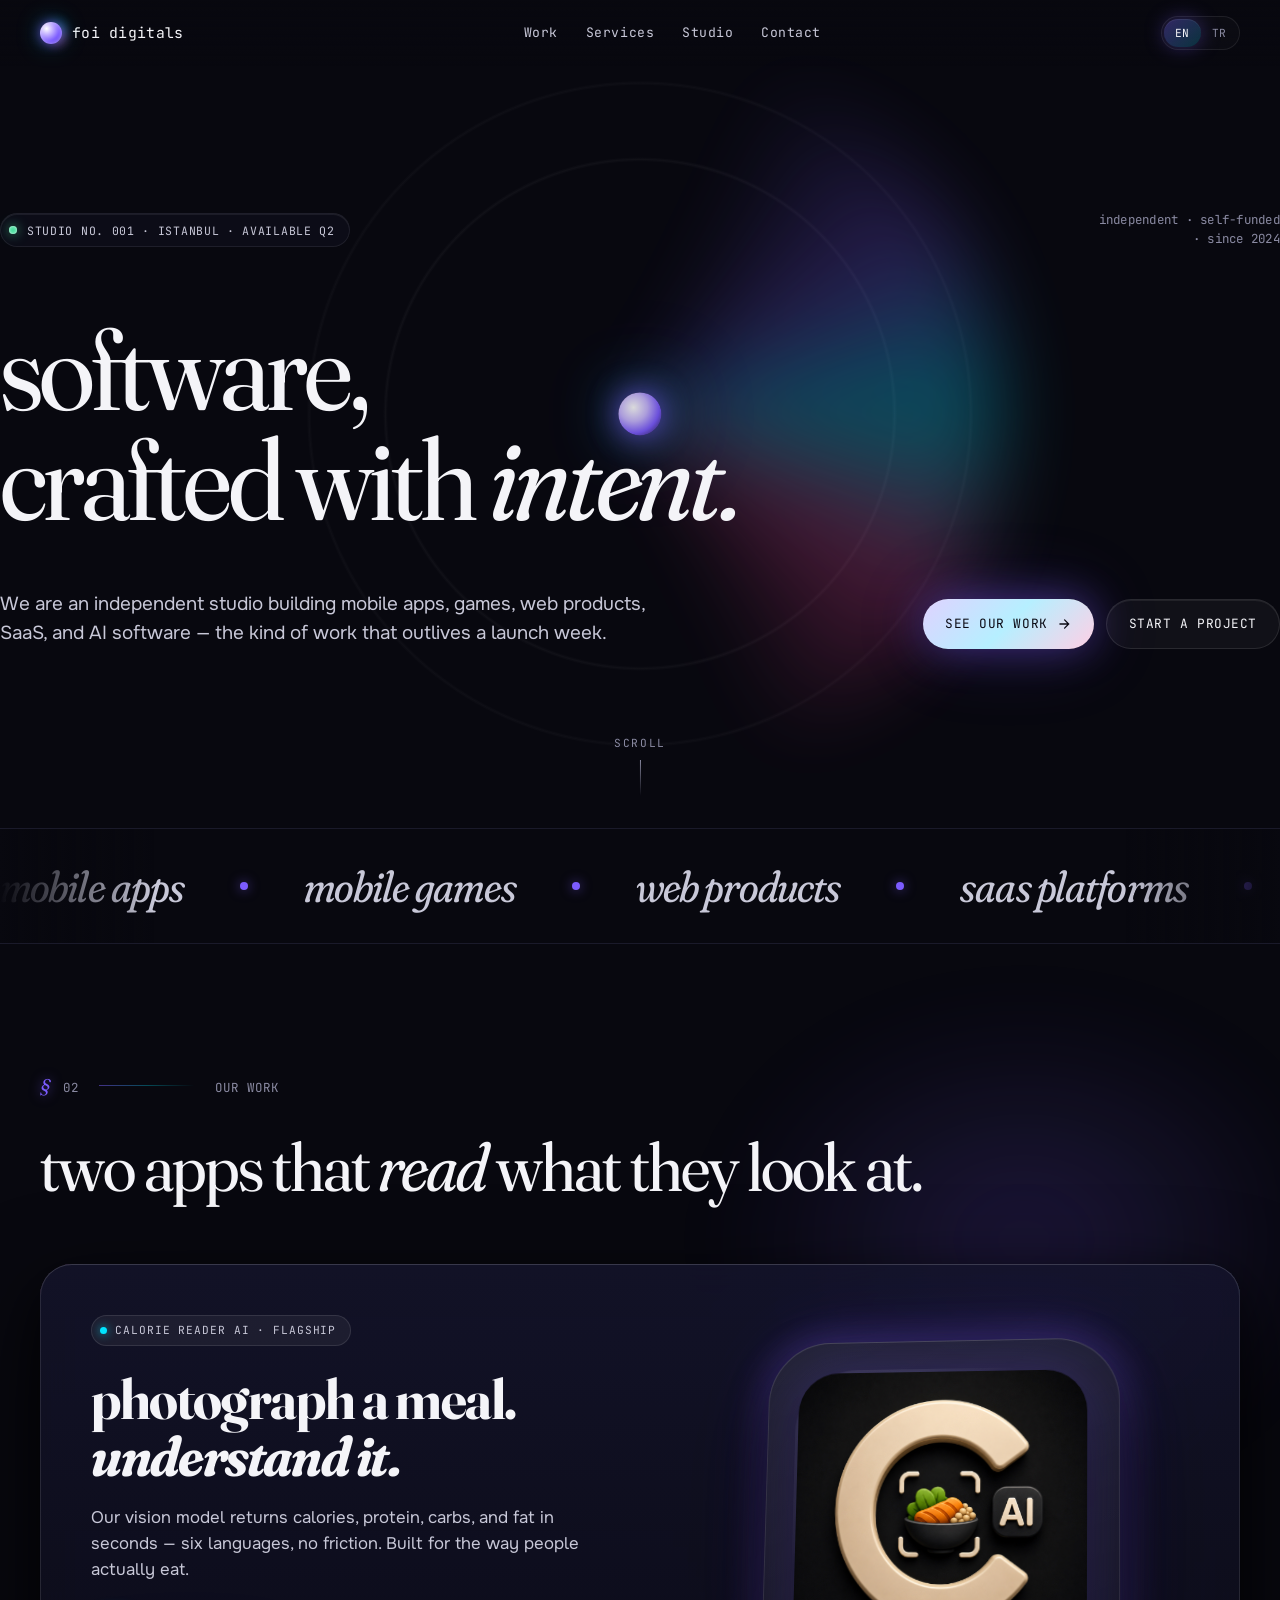
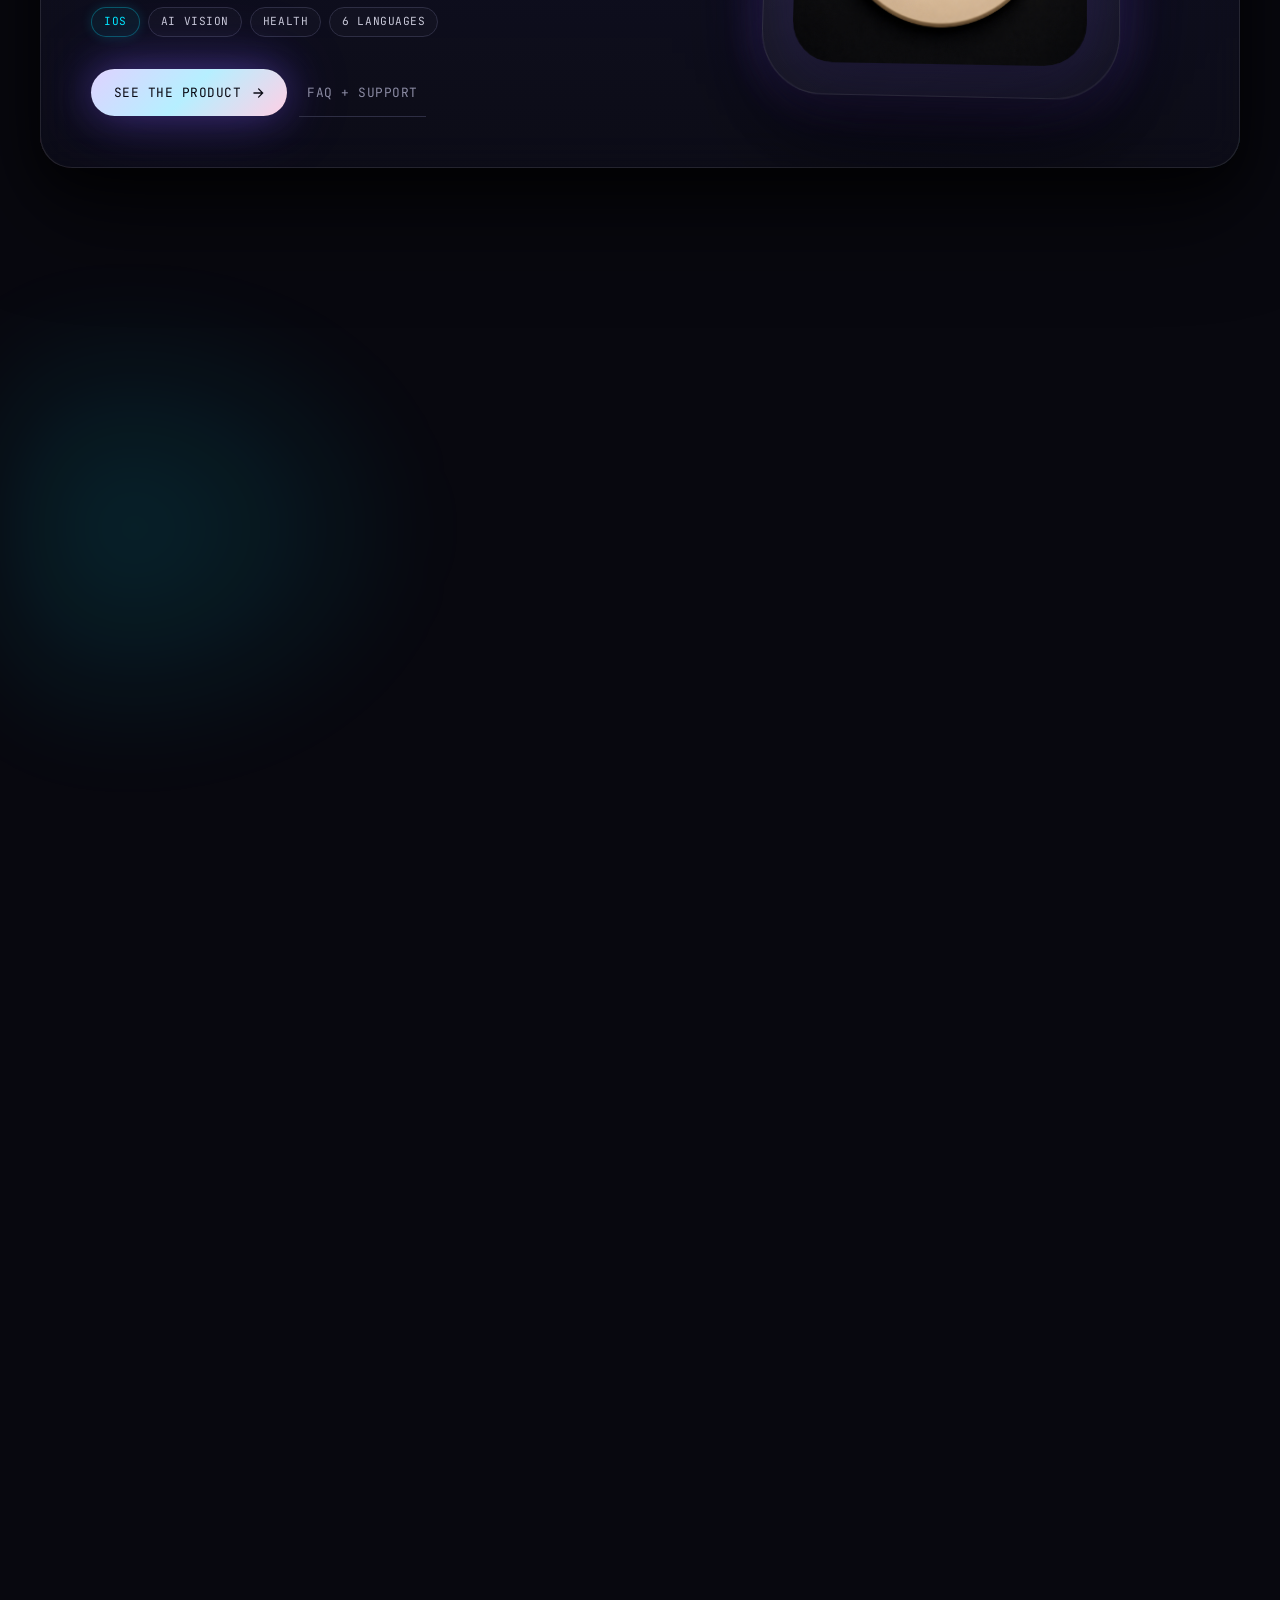
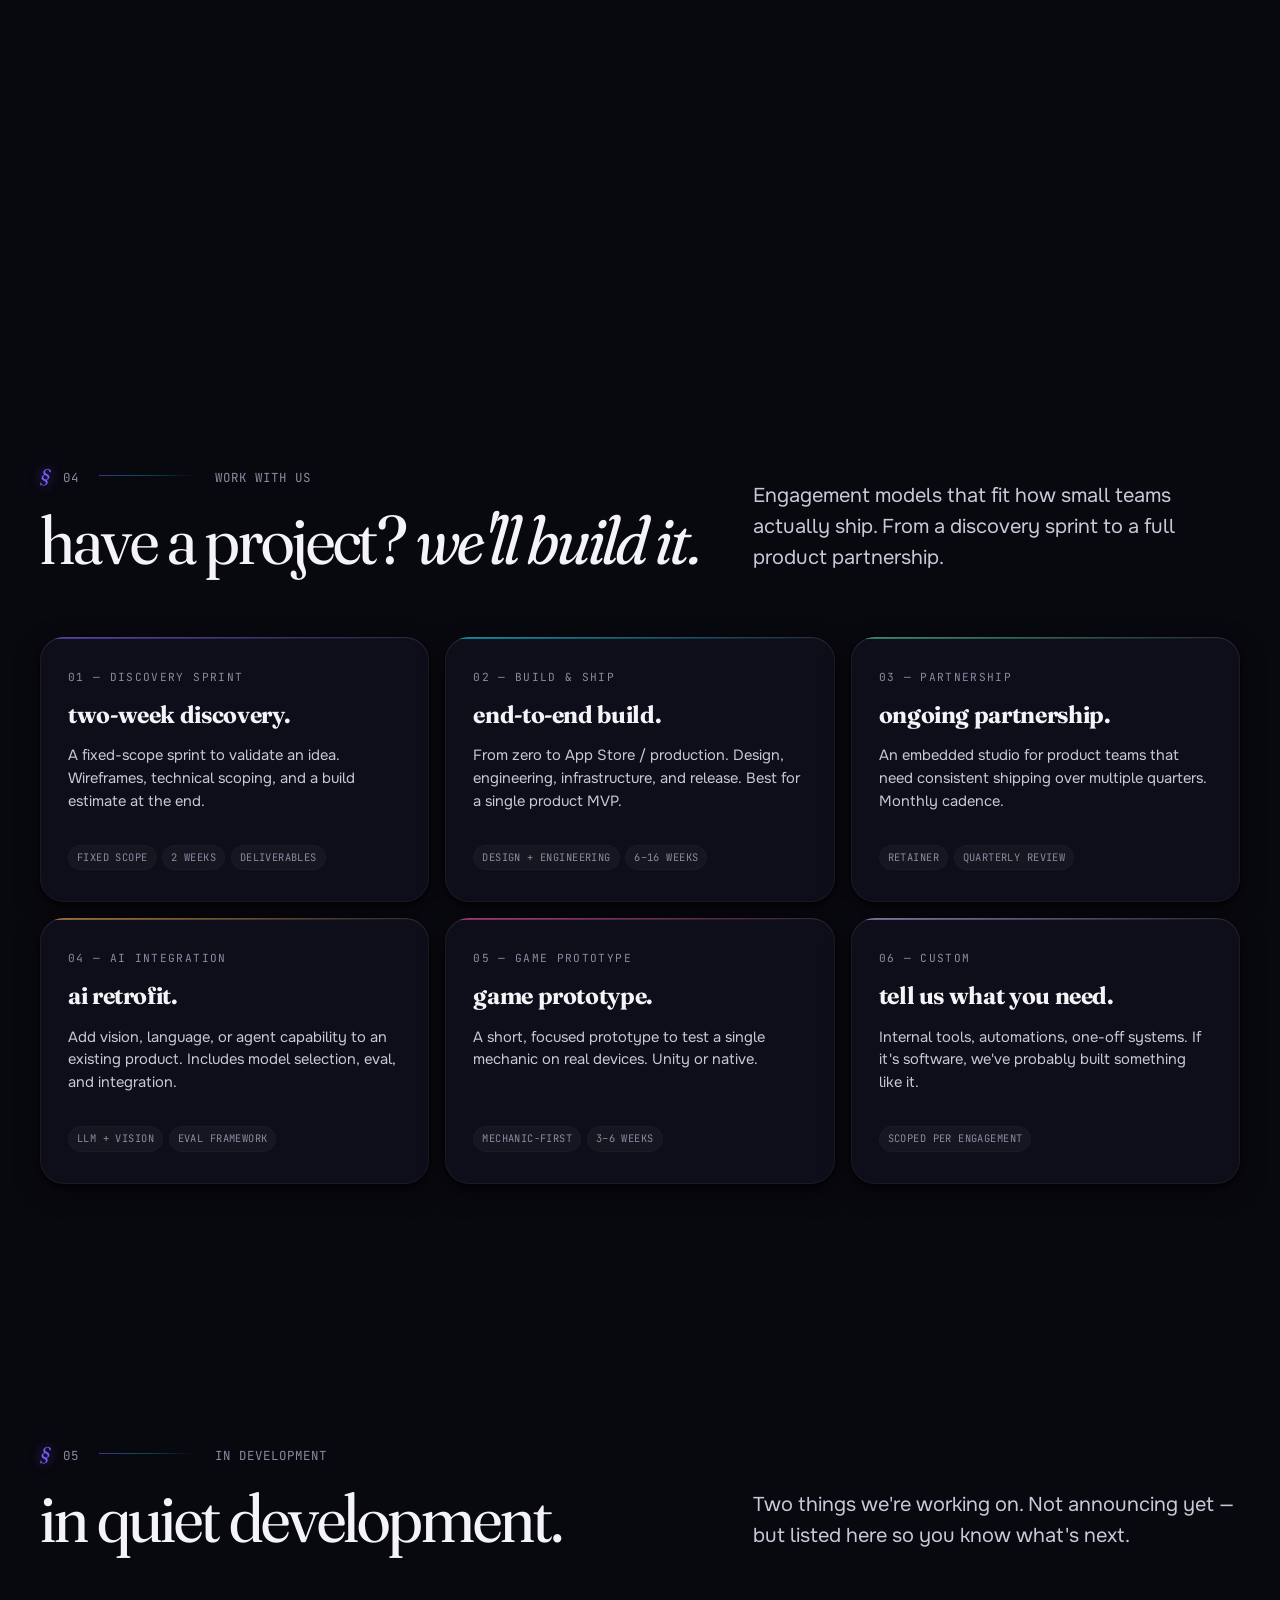
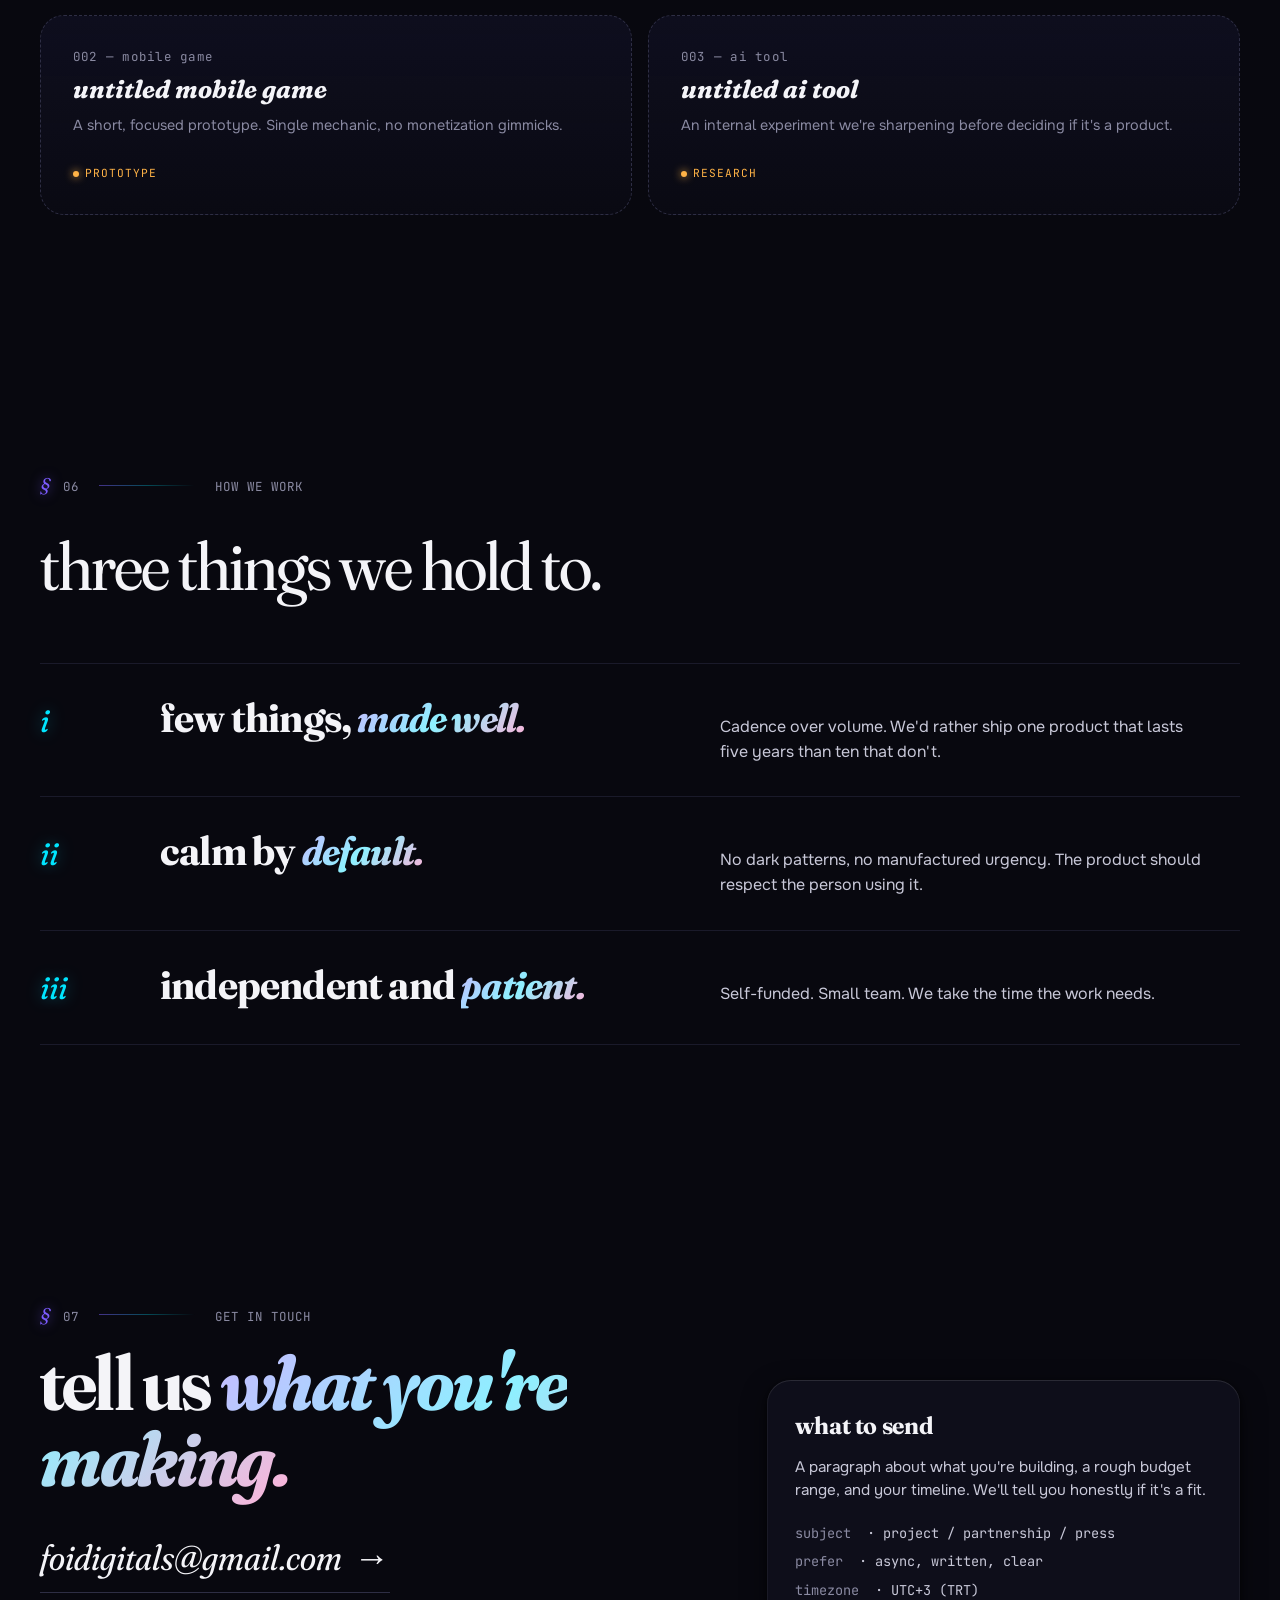
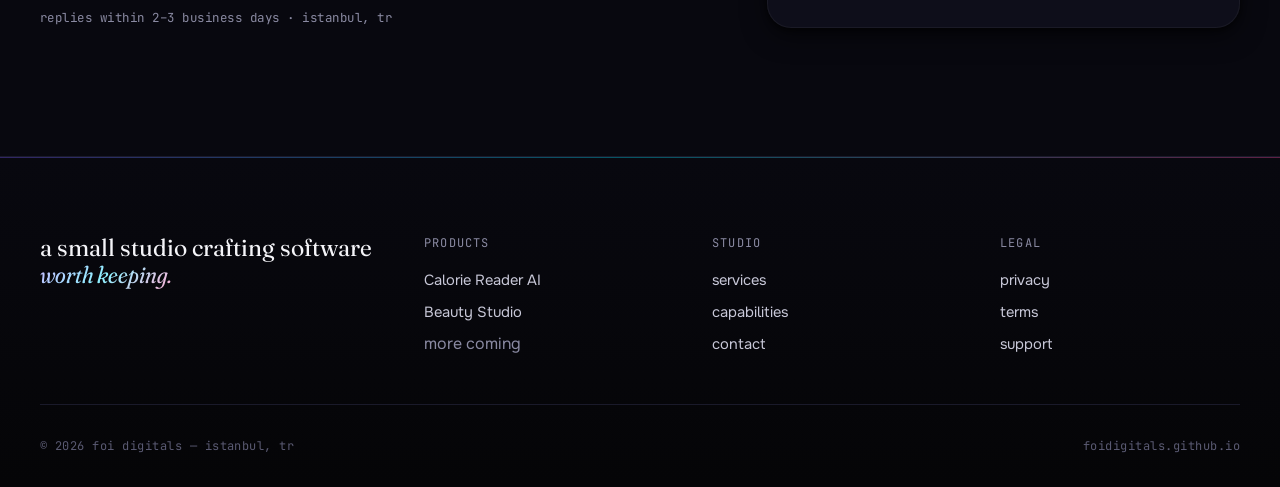
==== commit ea65b914: "up" ====
--- a/index.html
+++ b/index.html
@@ -141,7 +141,7 @@
       <div class="container">
         <header class="section-head reveal">
           <p class="section-id"><span>02</span><span class="rule"></span><span data-i18n="featured.id">our work</span></p>
-          <h2 class="h-display" data-i18n-html="featured.heading">a calorie tracker that <em>reads</em> your plate.</h2>
+          <h2 class="h-display" data-i18n-html="featured.heading">two apps that <em>read</em> what they look at.</h2>
         </header>
 
         <article class="featured-card reveal r-delay-1">
@@ -176,6 +176,39 @@
             </div>
           </div>
         </article>
+
+        <article class="featured-card reveal r-delay-2" style="margin-top: 1.5rem;">
+          <div class="featured-inner">
+            <div>
+              <span class="featured-pill">
+                <span class="orb" aria-hidden="true"></span>
+                <span data-i18n="featured2.pill">beauty studio · glow up ai</span>
+              </span>
+              <h3 class="featured-title" data-i18n-html="featured2.title">photograph a face. <em>style it.</em></h3>
+              <p class="featured-desc" data-i18n="featured2.desc">
+                Face structure, seasonal color palette, hair, makeup and outfits — 94 analyses returned as written reports, plus try-ons rendered on your own photo before you commit to anything.
+              </p>
+              <div class="featured-tags">
+                <span class="tag is-accent">iOS · Android</span>
+                <span class="tag" data-i18n="featured2.tag2">AI vision</span>
+                <span class="tag" data-i18n="featured2.tag3">lifestyle</span>
+                <span class="tag" data-i18n="featured2.tag4">9 languages</span>
+              </div>
+              <div class="featured-actions">
+                <a href="apps/beauty-studio/index.html" class="btn btn-primary">
+                  <span data-i18n="featured.ctaPrimary">see the product</span>
+                  <svg viewBox="0 0 24 24" fill="none" stroke="currentColor" stroke-width="2.2" stroke-linecap="round"><path d="M5 12h14M13 5l7 7-7 7"/></svg>
+                </a>
+                <a href="apps/beauty-studio/support.html" class="btn-ghost btn" data-i18n="featured.ctaGhost">faq + support</a>
+              </div>
+            </div>
+            <div class="featured-visual" data-tilt>
+              <div class="featured-logo">
+                <img src="assets/images/beauty-studio.png" alt="Beauty Studio: Glow Up AI app icon" />
+              </div>
+            </div>
+          </div>
+        </article>
       </div>
     </section>
 
@@ -448,6 +481,7 @@
           <h4 data-i18n="footer.col.products">products</h4>
           <ul>
             <li><a href="apps/calorie-reader-ai/index.html" data-i18n="footer.link.calorie">Calorie Reader AI</a></li>
+            <li><a href="apps/beauty-studio/index.html" data-i18n="footer.link.beauty">Beauty Studio</a></li>
             <li><span class="text-muted" data-i18n="footer.link.more">more coming</span></li>
           </ul>
         </div>
--- a/assets/styles.css
+++ b/assets/styles.css
@@ -1476,6 +1476,79 @@
   background: rgba(124,92,255,.06);
   border-radius: 0 8px 8px 0;
 }
+.longform-body hr {
+  border: 0;
+  height: 1px;
+  background: linear-gradient(90deg, transparent 0%, rgba(124,92,255,.4) 30%, rgba(0,229,255,.35) 50%, rgba(255,77,166,.4) 70%, transparent 100%);
+  margin: clamp(3rem, 6vw, 5rem) 0;
+  position: relative;
+}
+.longform-body hr::after {
+  content: "§";
+  position: absolute;
+  left: 50%;
+  top: 50%;
+  transform: translate(-50%, -50%);
+  background: var(--bg-1);
+  padding: 0 1rem;
+  font-family: var(--f-display);
+  font-style: italic;
+  color: var(--aur-violet);
+  text-shadow: 0 0 12px rgba(124,92,255,.6);
+  font-size: 1.25rem;
+}
+.longform-body .muted {
+  font-size: 0.88rem;
+  color: var(--ink-3);
+  background: rgba(255,255,255,.02);
+  border: 1px solid var(--ink-6);
+  padding: 0.85rem 1rem;
+  border-radius: 8px;
+  margin: 1rem 0 1.5rem;
+  line-height: 1.55;
+}
+.longform-body .table-wrap {
+  overflow-x: auto;
+  margin: 1.5rem 0;
+  -webkit-overflow-scrolling: touch;
+}
+.longform-body table {
+  width: 100%;
+  border-collapse: collapse;
+  font-size: 0.92rem;
+  background: rgba(20,20,43,.42);
+  border: 1px solid var(--ink-6);
+  border-radius: 12px;
+  overflow: hidden;
+  box-shadow: var(--inset-top), var(--inset-rim);
+}
+.longform-body th, .longform-body td {
+  padding: 0.85rem 1rem;
+  text-align: left;
+  vertical-align: top;
+  border-bottom: 1px solid var(--ink-6);
+}
+.longform-body th {
+  background: linear-gradient(180deg, rgba(124,92,255,.10), rgba(124,92,255,.04));
+  font-family: var(--f-mono);
+  font-size: 0.72rem;
+  text-transform: uppercase;
+  letter-spacing: 0.06em;
+  color: var(--ink-2);
+  font-weight: 500;
+  border-bottom-color: rgba(124,92,255,.25);
+}
+.longform-body tbody tr:last-child td { border-bottom: 0; }
+.longform-body tbody tr:hover { background: rgba(255,255,255,.02); }
+.longform-body td:first-child {
+  color: var(--ink-1);
+  font-weight: 500;
+  white-space: nowrap;
+}
+@media (max-width: 640px) {
+  .longform-body td:first-child { white-space: normal; }
+  .longform-body th, .longform-body td { padding: 0.6rem 0.7rem; font-size: 0.86rem; }
+}
 
 /* App index page bits */
 .app-hero {
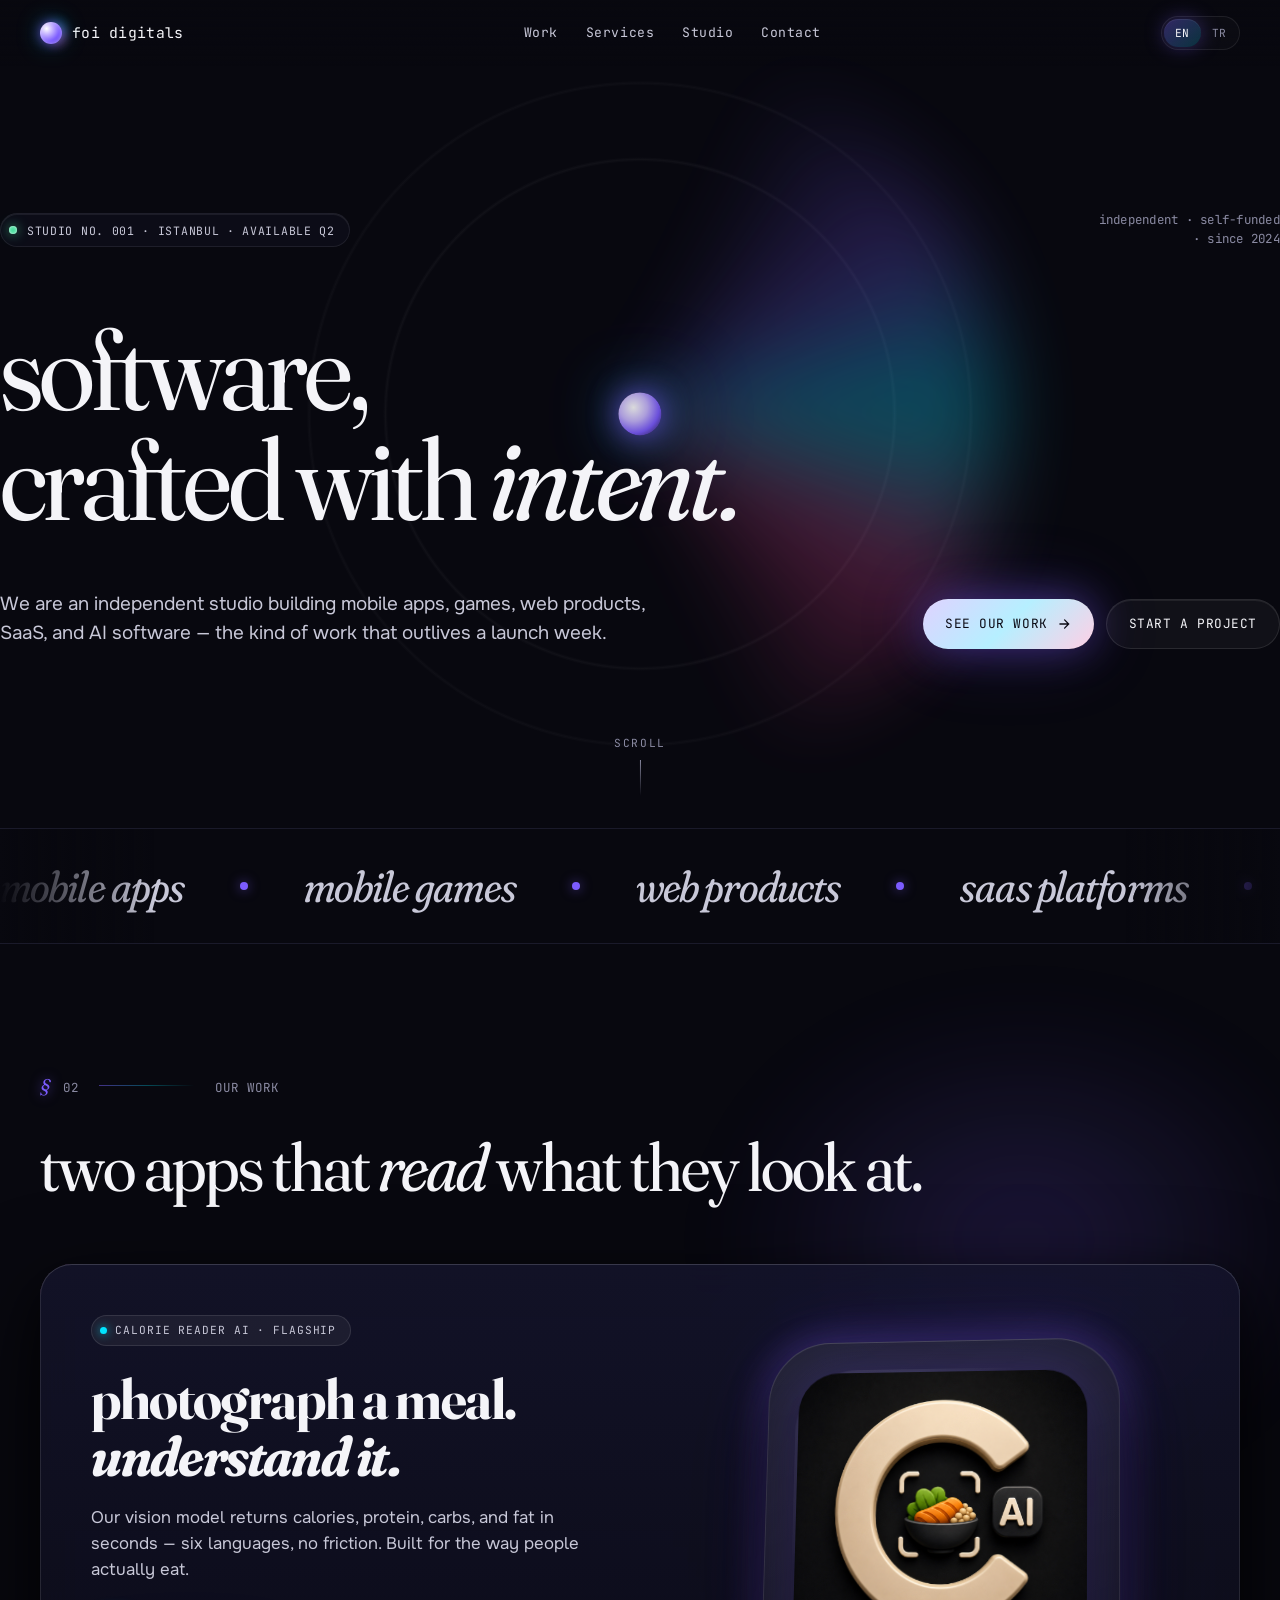
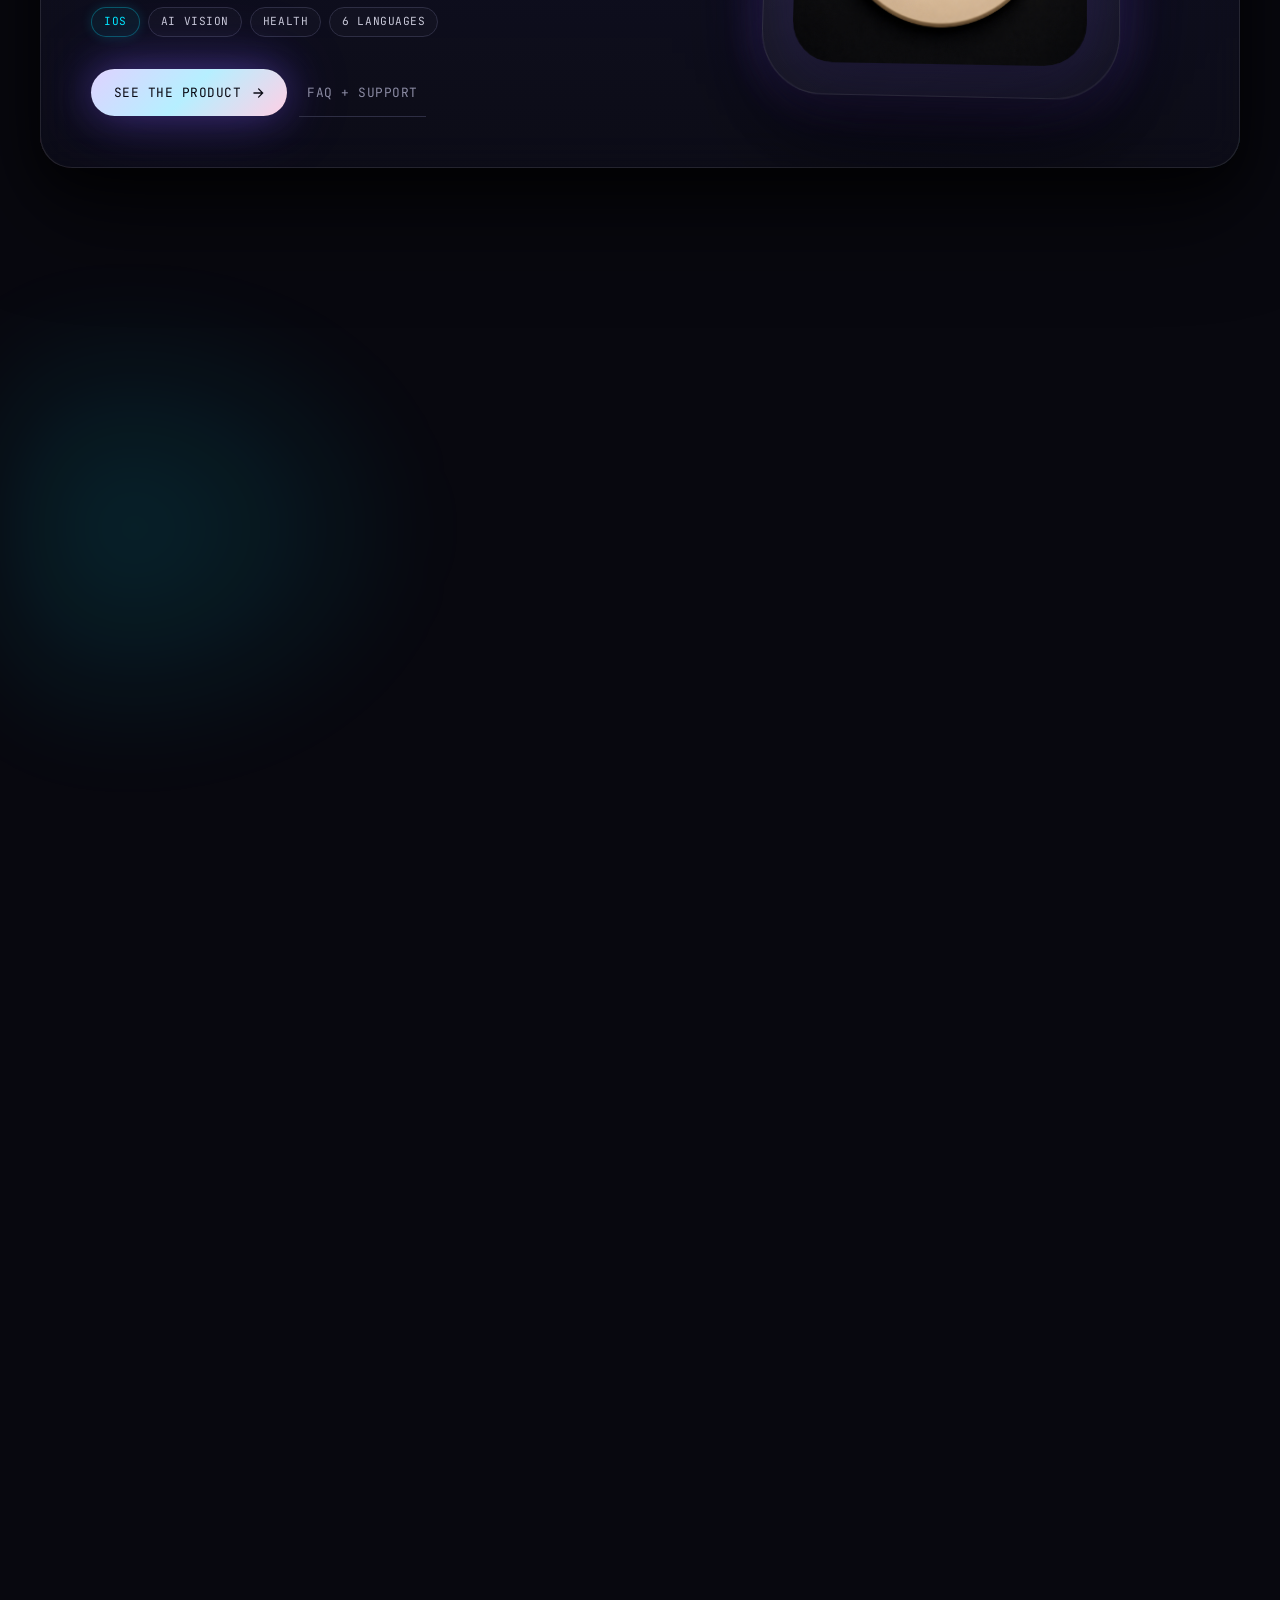
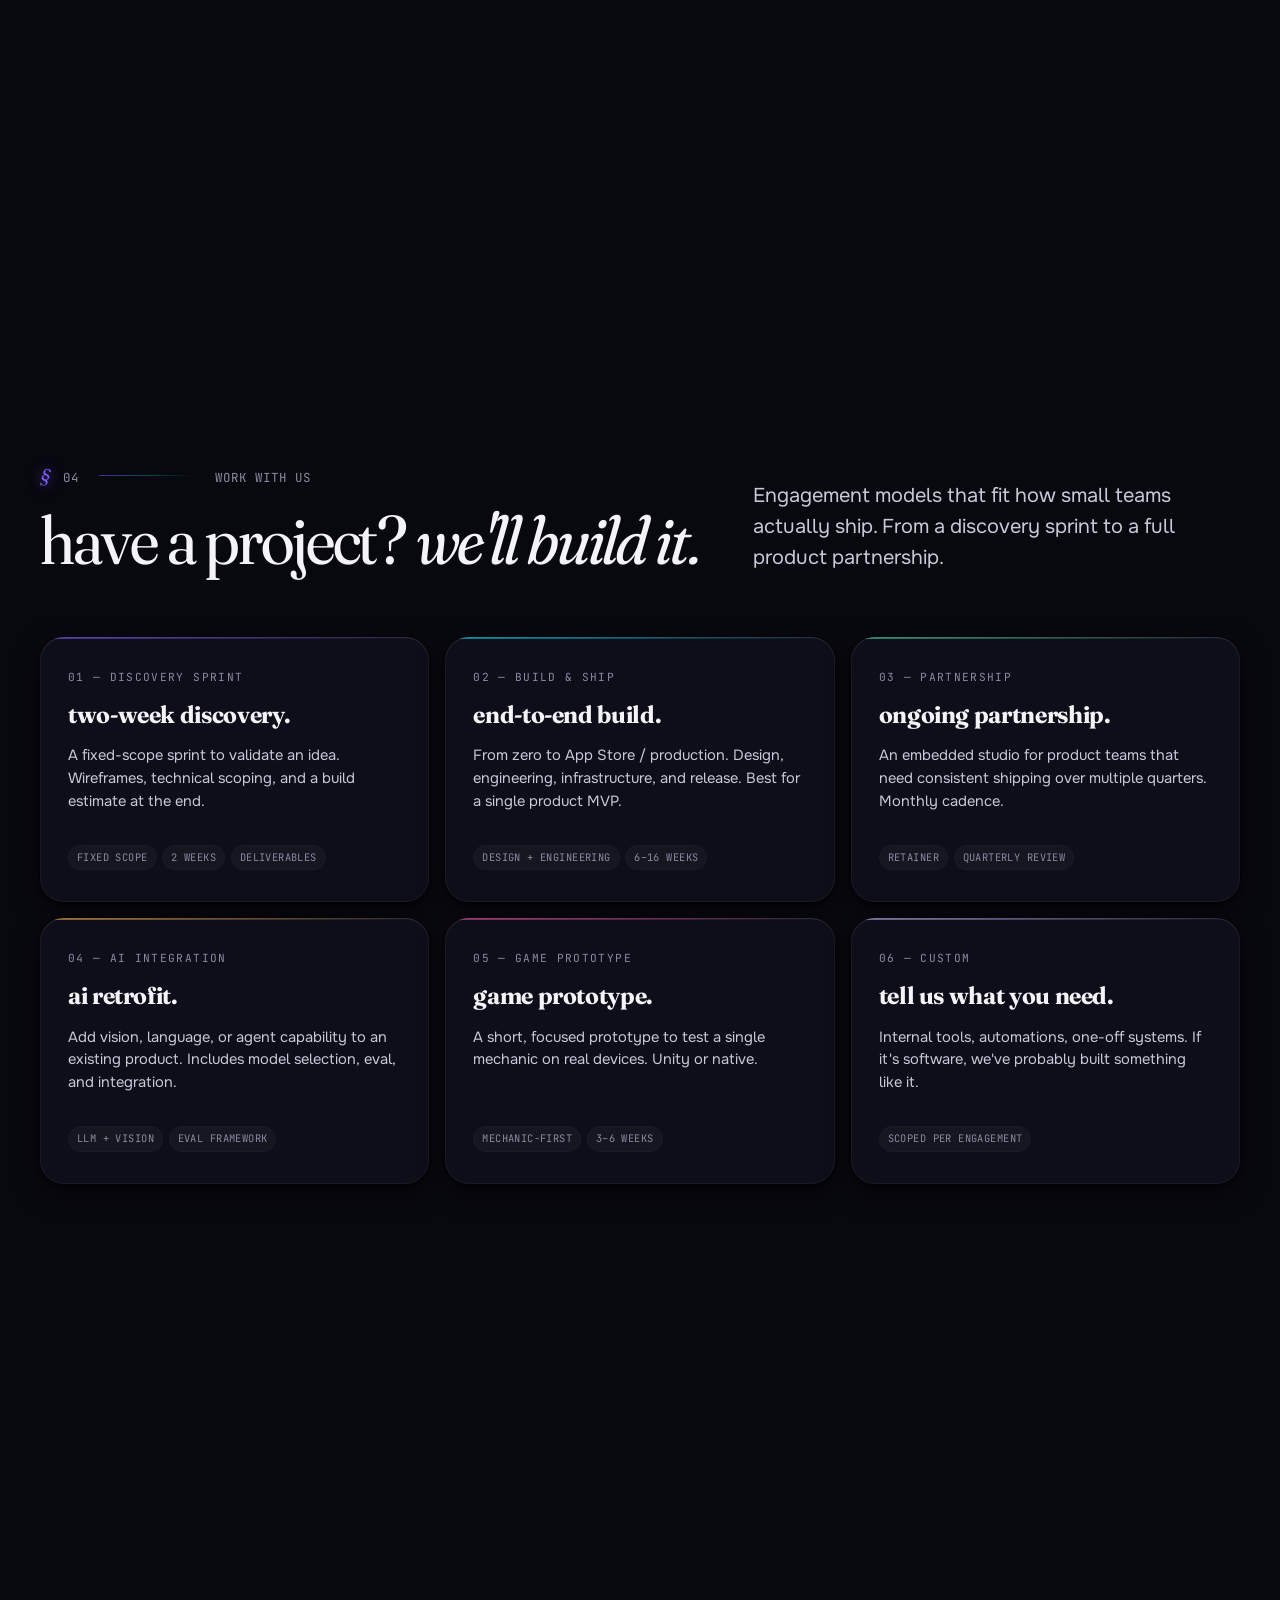
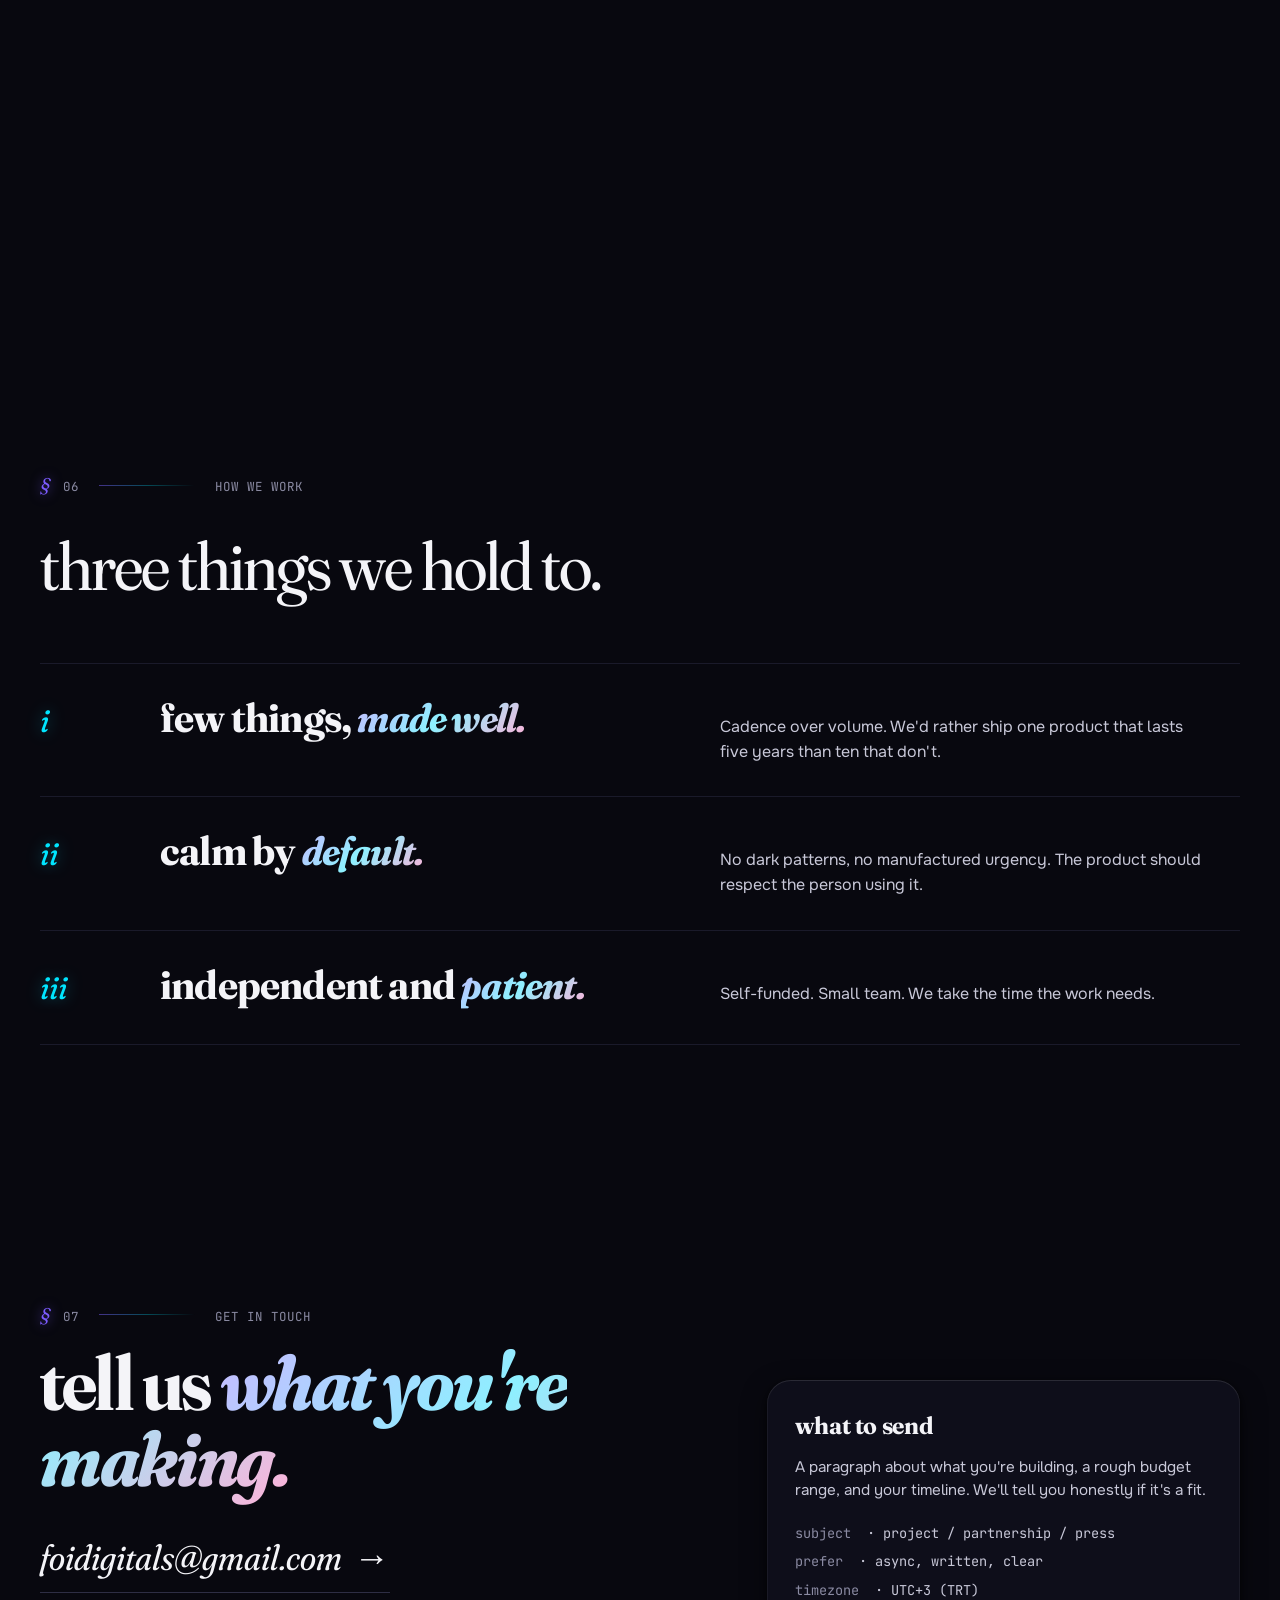
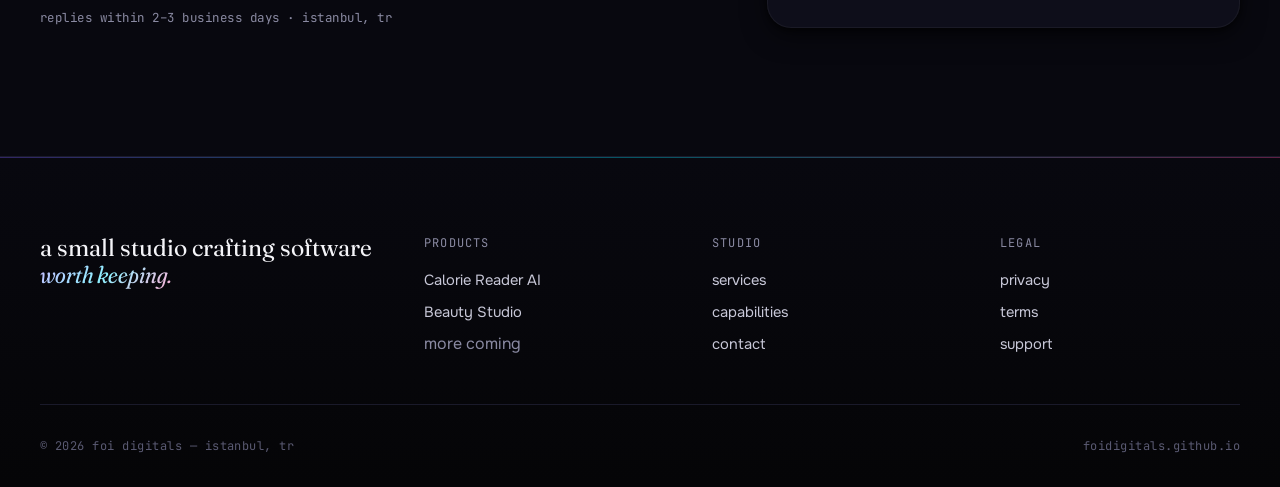
==== commit 107ac653: "up" ====
--- a/index.html
+++ b/index.html
@@ -186,7 +186,7 @@
               </span>
               <h3 class="featured-title" data-i18n-html="featured2.title">photograph a face. <em>style it.</em></h3>
               <p class="featured-desc" data-i18n="featured2.desc">
-                Face structure, seasonal color palette, hair, makeup and outfits — 94 analyses returned as written reports, plus try-ons rendered on your own photo before you commit to anything.
+                Face structure, seasonal color palette, hair, makeup and outfits — 92 analyses returned as written reports, plus try-ons rendered on your own photo before you commit to anything.
               </p>
               <div class="featured-tags">
                 <span class="tag is-accent">iOS · Android</span>
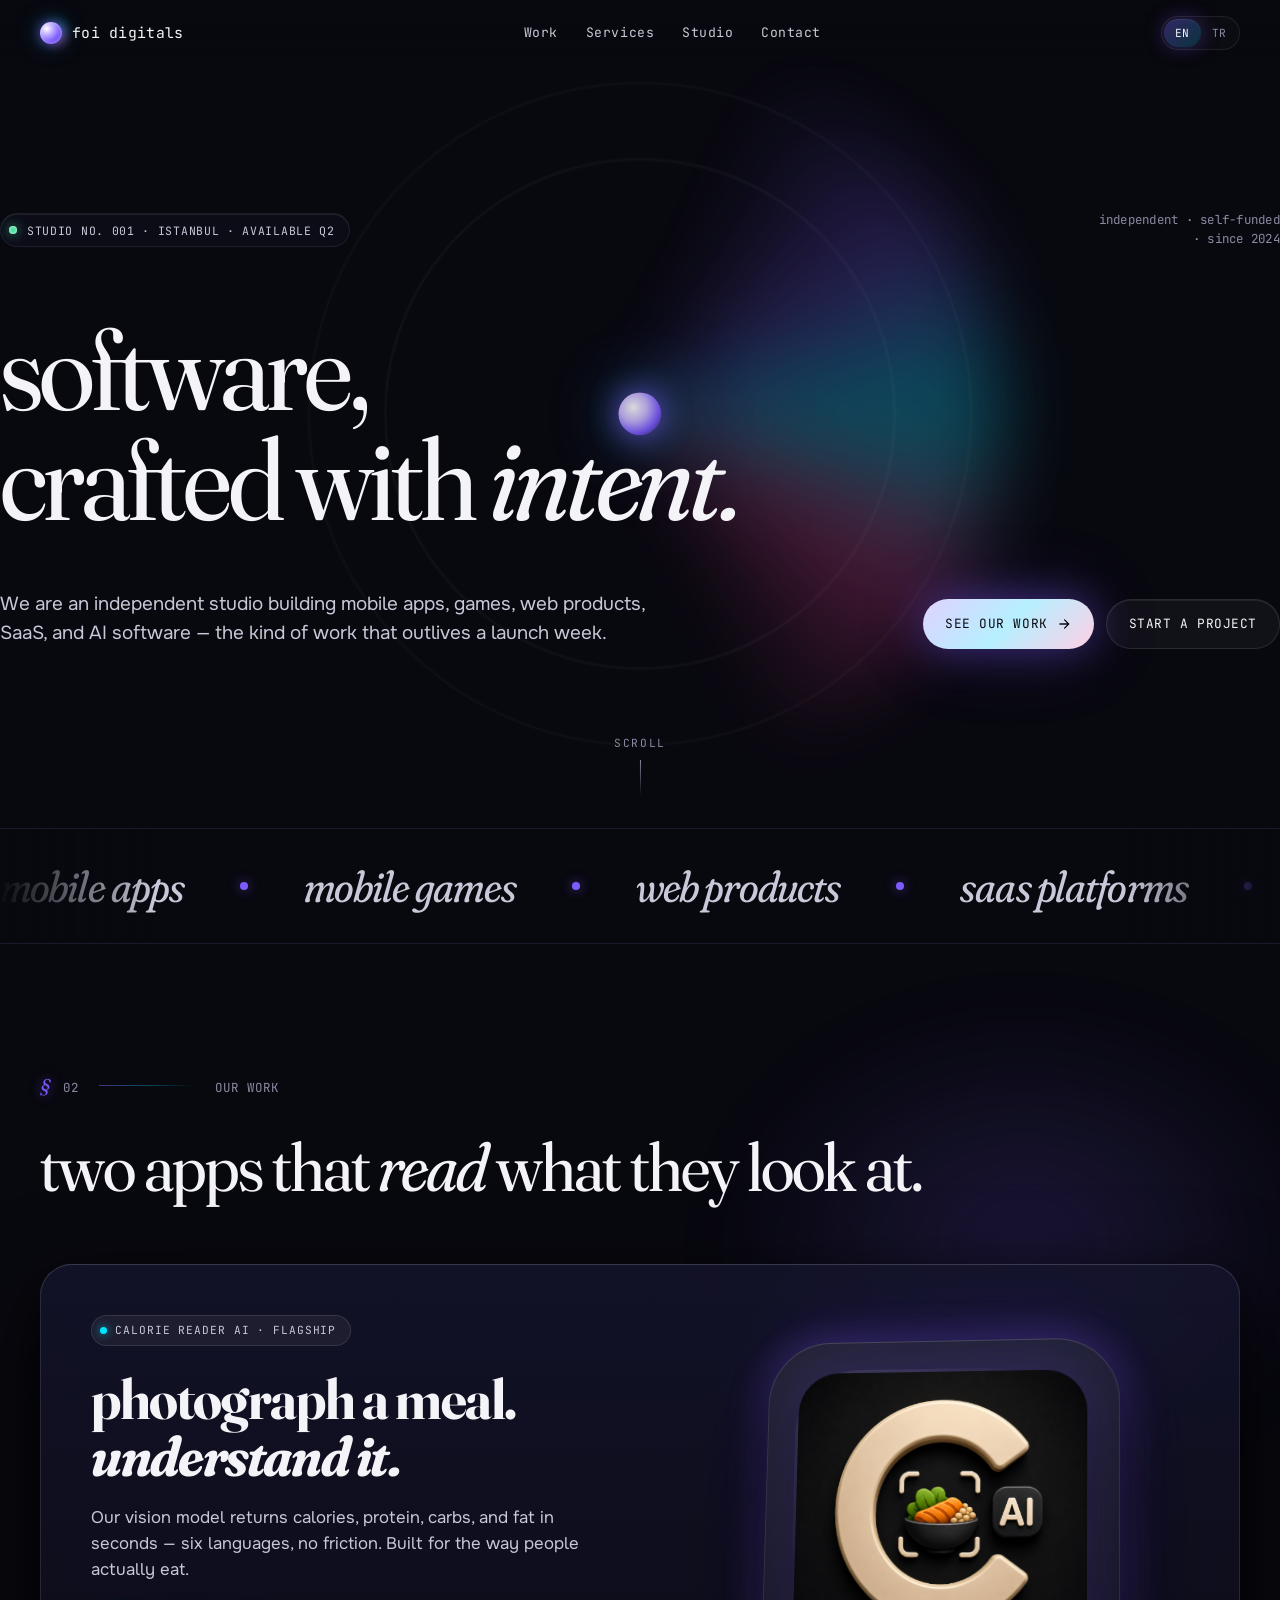
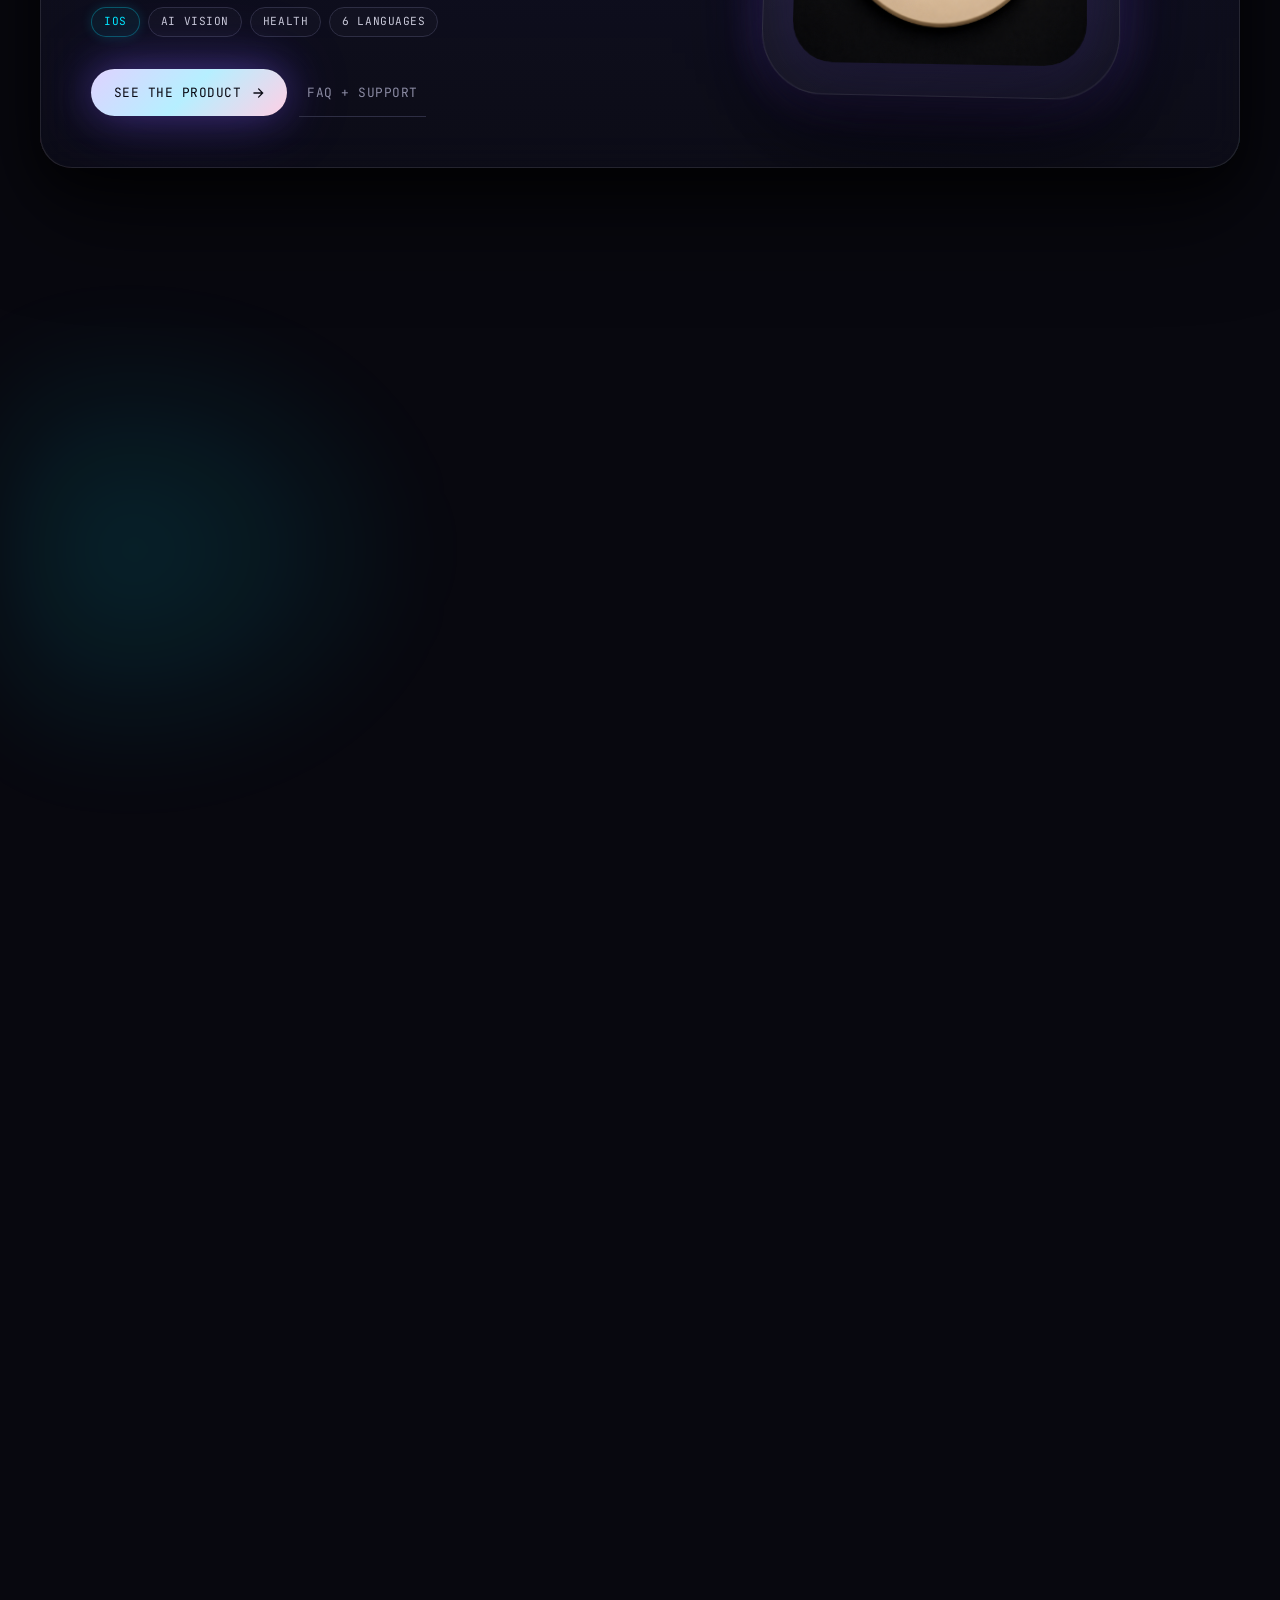
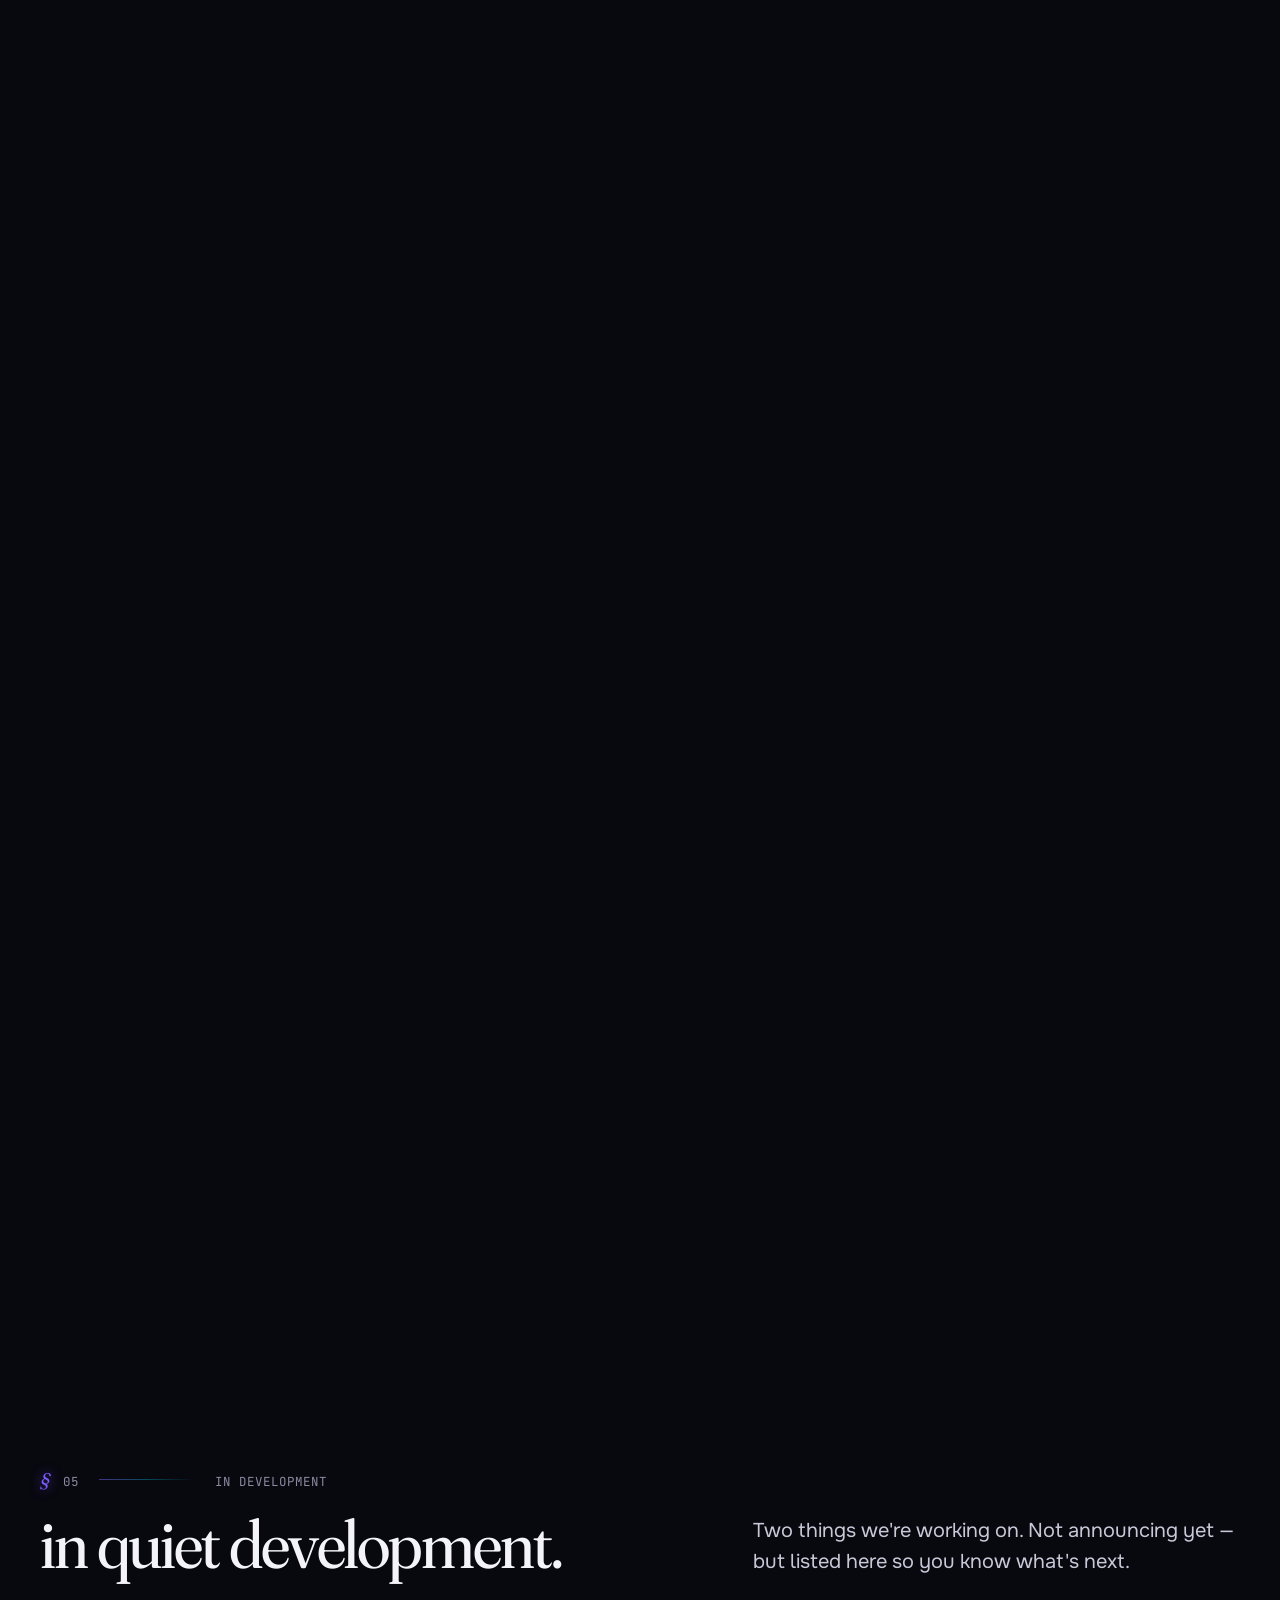
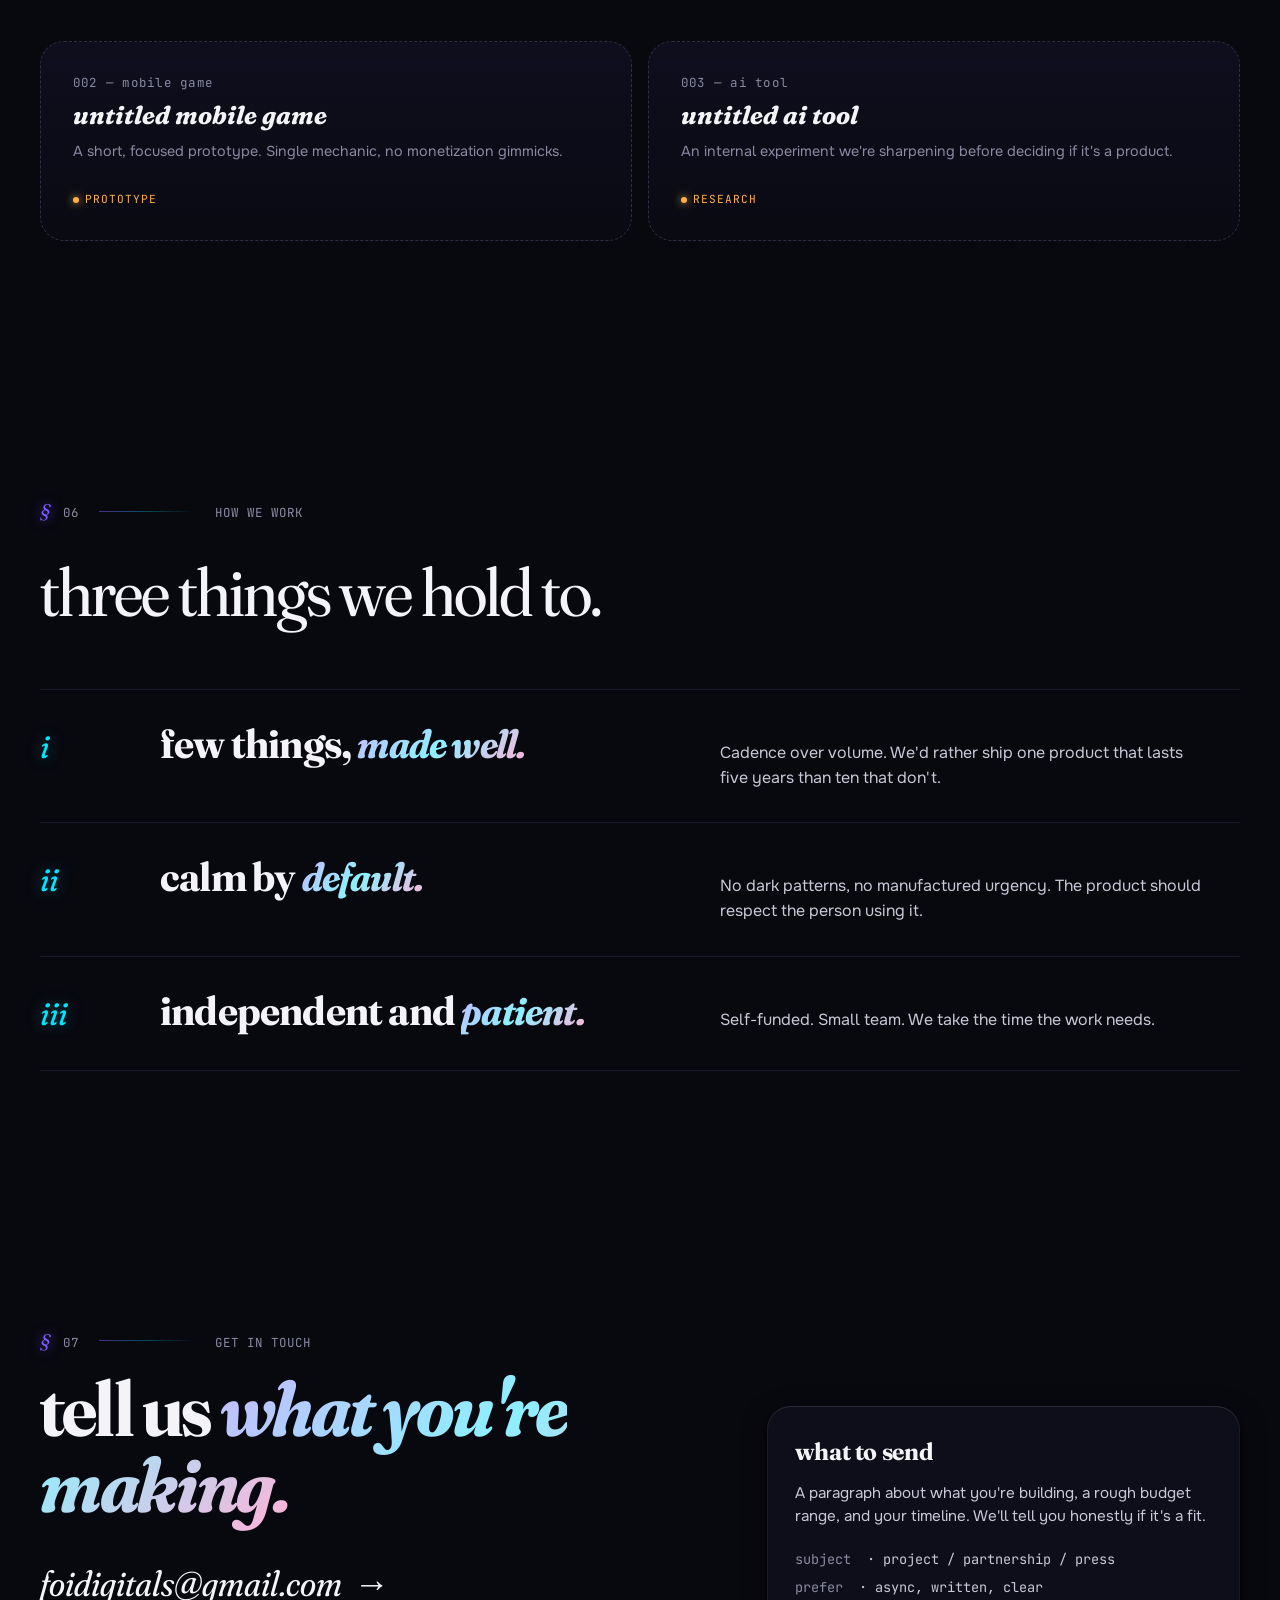
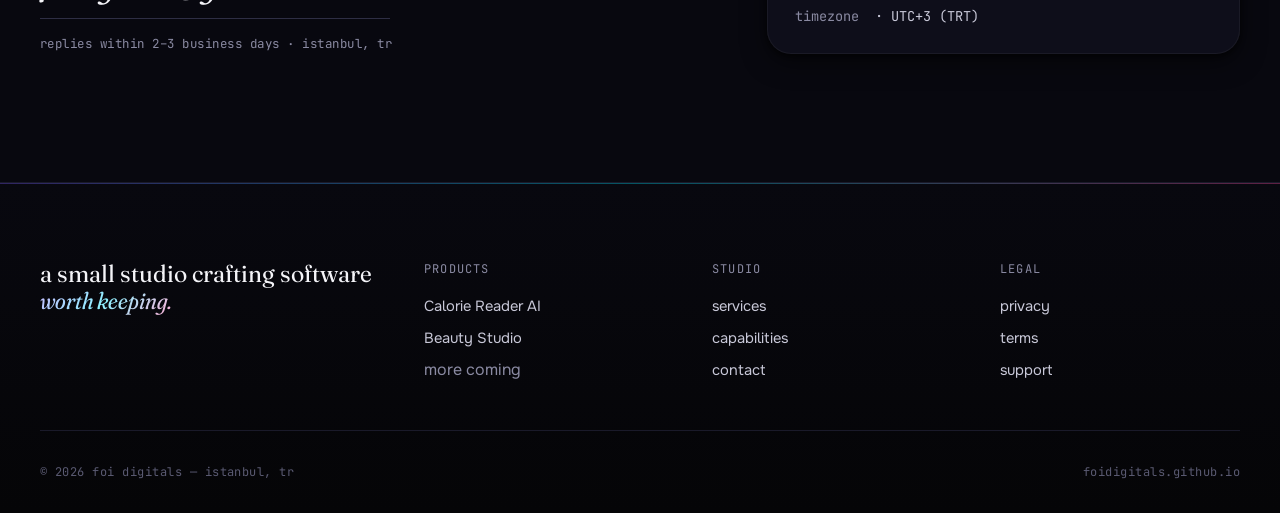
==== commit be784530: "up" ====
--- a/index.html
+++ b/index.html
@@ -182,16 +182,14 @@
             <div>
               <span class="featured-pill">
                 <span class="orb" aria-hidden="true"></span>
-                <span data-i18n="featured2.pill">beauty studio · glow up ai</span>
+                <span data-i18n="featured2.pill">beauty studio · photo editor</span>
               </span>
-              <h3 class="featured-title" data-i18n-html="featured2.title">photograph a face. <em>style it.</em></h3>
-              <p class="featured-desc" data-i18n="featured2.desc">
-                Face structure, seasonal color palette, hair, makeup and outfits — 92 analyses returned as written reports, plus try-ons rendered on your own photo before you commit to anything.
-              </p>
+              <h3 class="featured-title" data-i18n-html="featured2.title">edit a photo. <em>style your face.</em></h3>
+              <p class="featured-desc" data-i18n="featured2.desc">A full photo editor with filters, effects, text and stickers, and no watermark. Plus 92 analyses of face, color, hair and makeup, with try-ons rendered on your own photo before you commit to anything.</p>
               <div class="featured-tags">
                 <span class="tag is-accent">iOS · Android</span>
                 <span class="tag" data-i18n="featured2.tag2">AI vision</span>
-                <span class="tag" data-i18n="featured2.tag3">lifestyle</span>
+                <span class="tag" data-i18n="featured2.tag3">photo &amp; video</span>
                 <span class="tag" data-i18n="featured2.tag4">9 languages</span>
               </div>
               <div class="featured-actions">
@@ -204,7 +202,7 @@
             </div>
             <div class="featured-visual" data-tilt>
               <div class="featured-logo">
-                <img src="assets/images/beauty-studio.png" alt="Beauty Studio: Glow Up AI app icon" />
+                <img src="assets/images/beauty-studio.png" alt="Beauty Studio: Photo Editor app icon" />
               </div>
             </div>
           </div>
